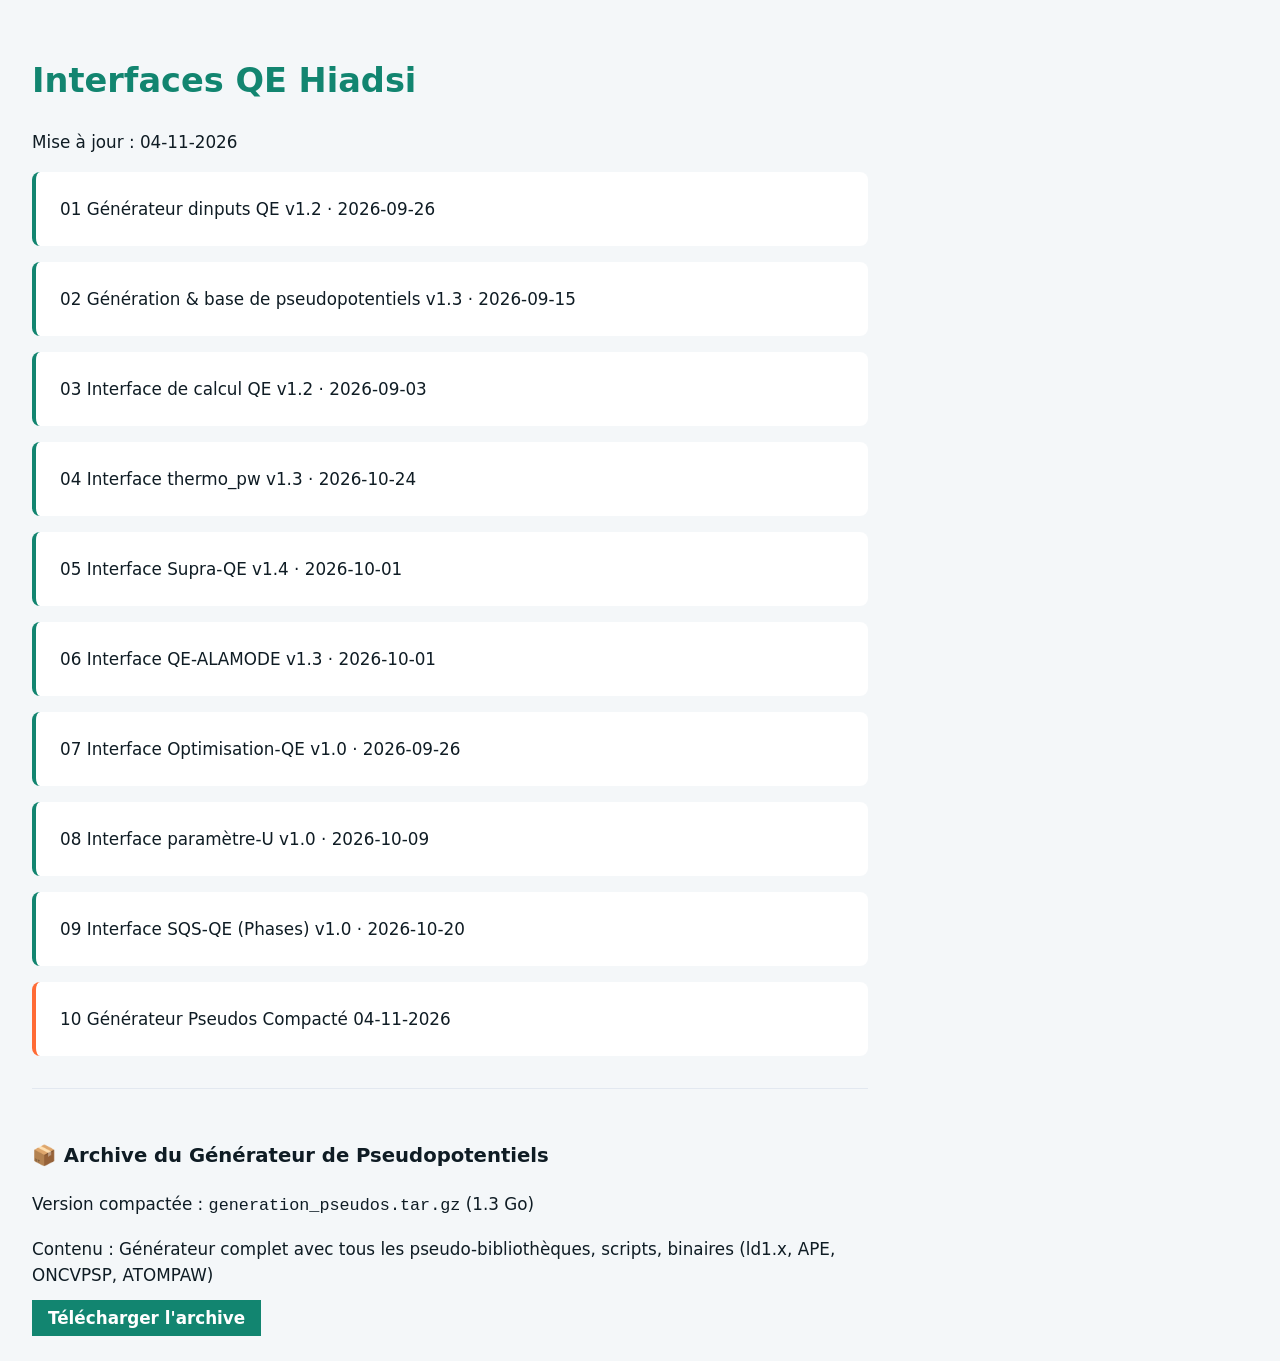
==== index.html @ 395f05a8 "Ajout lien de téléchargement archive générateur 04-11-2026" ====
<!DOCTYPE html>
<html lang="fr">
<head>
    <meta charset="UTF-8">
    <meta name="viewport" content="width=device-width, initial-scale=1.0">
    <title>Interfaces QE Hiadsi - 10 interfaces</title>
    <style>
        body { font-family: 'Source Sans 3', sans-serif; max-width: 900px; margin: 0 auto; padding: 2rem; background: #f5f7fa; }
        h1 { color: #128570; }
        .interface { background: white; padding: 1.5rem; margin: 1rem 0; border-radius: 8px; border-left: 4px solid #128570; }
        .interface.new { border-left-color: #ff6b35; }
        .version { color: #666; font-size: 0.9rem; }
    </style>
    <link rel="stylesheet" href="css/style.css?v=20261020">
</head>
<body>
    <h1>Interfaces QE Hiadsi</h1>
    <p>Mise à jour : 04-11-2026</p>
    <div class="interface">01 Générateur dinputs QE v1.2 · 2026-09-26</div>
    <div class="interface">02 Génération & base de pseudopotentiels v1.3 · 2026-09-15</div>
    <div class="interface">03 Interface de calcul QE v1.2 · 2026-09-03</div>
    <div class="interface">04 Interface thermo_pw v1.3 · 2026-10-24</div>
    <div class="interface">05 Interface Supra-QE v1.4 · 2026-10-01</div>
    <div class="interface">06 Interface QE-ALAMODE v1.3 · 2026-10-01</div>
    <div class="interface">07 Interface Optimisation-QE v1.0 · 2026-09-26</div>
    <div class="interface">08 Interface paramètre-U v1.0 · 2026-10-09</div>
    <div class="interface">09 Interface SQS-QE (Phases) v1.0 · 2026-10-20</div>
    <div class="interface new">10 Générateur Pseudos Compacté 04-11-2026</div>
    <div style="margin-top: 2rem; padding-top: 2rem; border-top: 1px solid #e2e8f0;">
        <h3>📦 Archive du Générateur de Pseudopotentiels</h3>
        <p>Version compactée : <code>generation_pseudos.tar.gz</code> (1.3 Go)</p>
        <p>Contenu : Générateur complet avec tous les pseudo-bibliothèques, scripts, binaires (ld1.x, APE, ONCVPSP, ATOMPAW)</p>
        <a href="generation_pseudos.tar.gz" download style="background: #128570; color: white; padding: 0.5rem 1rem; border-radius: 4; text-decoration: none; font-weight: bold;">Télécharger l'archive</a>
    </div>
</body>
</html>
---- css/style.css ----
/* HIADSI — Interfaces Quantum ESPRESSO */
:root {
  --ink: #0f1c24;
  --ink-soft: #243642;
  --mist: #e8eef2;
  --paper: #f4f7f9;
  --teal: #0d6e6e;
  --teal-bright: #128a8a;
  --copper: #b86b2e;
  --line: rgba(15, 28, 36, 0.12);
  --shadow: 0 24px 60px rgba(15, 28, 36, 0.1);
  --font-display: "Syne", system-ui, sans-serif;
  --font-body: "Source Sans 3", system-ui, sans-serif;
  --max: 1120px;
  --radius: 4px;
}

*,
*::before,
*::after {
  box-sizing: border-box;
}

html {
  scroll-behavior: smooth;
}

body {
  margin: 0;
  color: var(--ink);
  font-family: var(--font-body);
  font-size: 1.05rem;
  line-height: 1.55;
  background: var(--paper);
  overflow-x: hidden;
}

img {
  max-width: 100%;
  display: block;
}

a {
  color: inherit;
  text-decoration: none;
}

/* ——— Citation notice (top) ——— */
.cite-banner {
  position: relative;
  z-index: 25;
  padding: 0.42rem 0;
  background: #0a2a2a;
  color: #e8f4f3;
  border-bottom: 1px solid rgba(184, 107, 46, 0.45);
  font-size: 0.8rem;
  line-height: 1.3;
}

.cite-banner p {
  margin: 0;
  max-width: 68rem;
}

.cite-banner strong {
  color: #f0c48a;
  letter-spacing: 0.04em;
}

.cite-banner em {
  font-style: normal;
  font-weight: 600;
  color: #fff;
}

/* ——— Atmosphere ——— */
.bg-atmosphere {
  position: fixed;
  inset: 0;
  z-index: -1;
  background:
    radial-gradient(ellipse 90% 70% at 10% -10%, rgba(13, 110, 110, 0.18), transparent 55%),
    radial-gradient(ellipse 70% 50% at 90% 20%, rgba(184, 107, 46, 0.12), transparent 50%),
    linear-gradient(165deg, #edf3f6 0%, #e2eaef 45%, #dce8e8 100%);
}

.bg-lattice {
  position: fixed;
  inset: 0;
  z-index: -1;
  opacity: 0.35;
  background-image:
    linear-gradient(var(--line) 1px, transparent 1px),
    linear-gradient(90deg, var(--line) 1px, transparent 1px);
  background-size: 56px 56px;
  mask-image: radial-gradient(ellipse 80% 60% at 50% 20%, #000 20%, transparent 75%);
  pointer-events: none;
}

/* ——— Layout ——— */
.wrap {
  width: min(100% - 2.5rem, var(--max));
  margin-inline: auto;
}

.site-header {
  position: sticky;
  top: 0;
  z-index: 20;
  padding: 0.5rem 0;
  color: #f3faf9;
  background:
    radial-gradient(ellipse 80% 120% at 12% 0%, rgba(127, 212, 208, 0.22), transparent 55%),
    linear-gradient(125deg, #063636 0%, #0d6e6e 48%, #245f78 100%);
  border-bottom: 3px solid rgba(184, 107, 46, 0.5);
  box-shadow: 0 10px 28px rgba(15, 28, 36, 0.12);
}

.site-header .wrap,
.header-inner {
  display: flex;
  align-items: center;
  justify-content: space-between;
  gap: 1rem;
}

.nav-brand {
  font-family: var(--font-display);
  font-weight: 800;
  font-size: 0.96rem;
  letter-spacing: 0.04em;
  color: #fff;
}

.nav-links {
  display: flex;
  flex-wrap: wrap;
  gap: 0.7rem 1rem;
  font-size: 0.78rem;
  font-weight: 600;
  letter-spacing: 0.02em;
  justify-content: flex-end;
}

.nav-links a {
  color: rgba(243, 250, 249, 0.82);
  transition: color 0.2s ease;
}

.nav-links a:hover {
  color: #fff;
}

/* ——— Hero ——— */
.hero {
  min-height: min(62vh, 36rem);
  display: grid;
  align-content: center;
  padding: 1.8rem 0 2.2rem;
  position: relative;
  text-align: left;
}

.brand {
  font-family: var(--font-display);
  font-weight: 800;
  font-size: clamp(2.2rem, 6vw, 4.2rem);
  line-height: 0.95;
  letter-spacing: -0.03em;
  margin: 0 0 0.7rem;
  color: var(--ink);
}

.brand span {
  color: var(--teal);
}

.hero-lead {
  max-width: 34rem;
  font-size: clamp(1rem, 1.8vw, 1.2rem);
  color: var(--ink-soft);
  margin: 0 0 0.35rem;
  font-weight: 500;
}

.hero-sub {
  max-width: 32rem;
  margin: 0 0 1.2rem;
  color: rgba(15, 28, 36, 0.72);
  font-size: 0.96rem;
}

.cta-row {
  display: flex;
  flex-wrap: wrap;
  gap: 0.85rem;
  align-items: center;
}

.btn {
  display: inline-flex;
  align-items: center;
  justify-content: center;
  gap: 0.45rem;
  padding: 0.85rem 1.35rem;
  font-family: var(--font-display);
  font-weight: 700;
  font-size: 0.95rem;
  letter-spacing: 0.01em;
  border-radius: var(--radius);
  border: 2px solid transparent;
  cursor: pointer;
  transition: transform 0.2s ease, background 0.2s ease, color 0.2s ease, border-color 0.2s ease;
}

.btn:hover {
  transform: translateY(-2px);
}

.btn-primary {
  background: var(--teal);
  color: #fff;
}

.btn-primary:hover {
  background: var(--teal-bright);
}

.btn-ghost {
  background: transparent;
  border-color: rgba(15, 28, 36, 0.25);
  color: var(--ink);
}

.btn-ghost:hover {
  border-color: var(--ink);
}

.hero-meta {
  margin-top: 3rem;
  max-width: 36rem;
  display: flex;
  flex-direction: column;
  gap: 0.35rem;
  font-size: 0.92rem;
  color: rgba(15, 28, 36, 0.62);
  font-weight: 500;
  line-height: 1.45;
}

.hero-meta-name {
  font-weight: 700;
  letter-spacing: 0.04em;
  text-transform: uppercase;
  color: rgba(15, 28, 36, 0.72);
}

.hero-meta-aff {
  font-size: 0.86rem;
  font-weight: 500;
  letter-spacing: 0.01em;
  text-transform: none;
}

/* ——— Sections ——— */
section {
  padding: 2.3rem 0;
}

.section-head {
  max-width: 38rem;
  margin-bottom: 1.2rem;
}

.section-kicker {
  font-family: var(--font-display);
  font-size: 0.7rem;
  font-weight: 700;
  letter-spacing: 0.12em;
  text-transform: uppercase;
  color: var(--copper);
  margin: 0 0 0.45rem;
}

.section-head h2 {
  font-family: var(--font-display);
  font-size: clamp(1.5rem, 3.2vw, 2.2rem);
  line-height: 1.1;
  letter-spacing: -0.03em;
  margin: 0 0 0.5rem;
}

.section-head p {
  margin: 0;
  color: rgba(15, 28, 36, 0.7);
}

/* ——— Interface list (interaction containers) ——— */
.interface-list {
  display: grid;
  gap: 1rem;
}

.interface-item {
  display: grid;
  grid-template-columns: auto 1fr auto;
  gap: 0.7rem 0.8rem;
  align-items: center;
  padding: 0.8rem 0.9rem;
  background: rgba(255, 255, 255, 0.55);
  border: 1px solid rgba(15, 28, 36, 0.08);
  border-radius: var(--radius);
  backdrop-filter: blur(8px);
  transition: border-color 0.2s ease, transform 0.2s ease, box-shadow 0.2s ease;
}

.interface-item:hover {
  border-color: rgba(13, 110, 110, 0.35);
  transform: translateY(-2px);
  box-shadow: var(--shadow);
}

.iface-num {
  font-family: var(--font-display);
  font-weight: 800;
  font-size: 1.5rem;
  color: var(--teal);
  min-width: 2rem;
}

.iface-body h3 {
  font-family: var(--font-display);
  font-size: 0.98rem;
  margin: 0 0 0.2rem;
  letter-spacing: -0.02em;
}

.iface-body p {
  margin: 0;
  font-size: 0.84rem;
  color: rgba(15, 28, 36, 0.7);
}

.iface-actions {
  display: flex;
  flex-wrap: wrap;
  gap: 0.5rem;
  justify-content: flex-end;
}

.btn-sm {
  padding: 0.45rem 0.7rem;
  font-size: 0.76rem;
}

.btn-download {
  background: var(--ink);
  color: #fff;
  border: none;
  cursor: pointer;
  font: inherit;
}

.btn-download:hover {
  background: var(--ink-soft);
}

.dl-count {
  margin: 0.55rem 0 0;
  font-size: 0.82rem;
  font-weight: 600;
  color: rgba(15, 28, 36, 0.5);
}

/* ——— Stats ——— */
.stats-grid {
  display: grid;
  grid-template-columns: repeat(3, minmax(0, 1fr));
  gap: 1rem;
}

.stat-card {
  padding: 1.25rem 1rem;
  border-top: 2px solid rgba(13, 110, 110, 0.35);
  background: rgba(255, 255, 255, 0.35);
}

.stat-card h3 {
  margin: 0 0 0.75rem;
  font-family: var(--font-display);
  font-size: 0.95rem;
  letter-spacing: -0.02em;
  line-height: 1.3;
}

.stat-num {
  margin: 0;
  font-family: var(--font-display);
  font-size: 2.2rem;
  font-weight: 800;
  color: var(--teal);
  line-height: 1;
}

.stat-label {
  margin: 0.35rem 0 0;
  font-size: 0.8rem;
  color: rgba(15, 28, 36, 0.55);
}

@media (max-width: 960px) {
  .stats-grid {
    grid-template-columns: repeat(2, minmax(0, 1fr));
  }
}

@media (max-width: 520px) {
  .stats-grid {
    grid-template-columns: 1fr;
  }
}

/* ——— Download modal ——— */
body.modal-open {
  overflow: hidden;
}

.dl-modal[hidden] {
  display: none !important;
}

.dl-modal {
  position: fixed;
  inset: 0;
  z-index: 80;
  display: grid;
  place-items: center;
  padding: 1.25rem;
}

.dl-modal-backdrop {
  position: absolute;
  inset: 0;
  background: rgba(10, 18, 24, 0.55);
  backdrop-filter: blur(2px);
}

.dl-modal-panel {
  position: relative;
  z-index: 1;
  width: min(32rem, 100%);
  max-height: min(92vh, 40rem);
  overflow: auto;
  padding: 1.75rem 1.5rem 1.5rem;
  background: #f7f4ef;
  border: 1px solid rgba(15, 28, 36, 0.12);
  box-shadow: 0 24px 60px rgba(10, 18, 24, 0.28);
}

.dl-modal-panel h2 {
  margin: 0 0 0.35rem;
  font-family: var(--font-display);
  font-size: 1.45rem;
  letter-spacing: -0.02em;
}

.dl-modal-lead {
  margin: 0 0 0.75rem;
  color: rgba(15, 28, 36, 0.7);
}

.dl-modal-note {
  margin: 0 0 1.25rem;
  font-size: 0.9rem;
  color: rgba(15, 28, 36, 0.6);
  line-height: 1.45;
}

.dl-modal-x {
  position: absolute;
  top: 0.65rem;
  right: 0.75rem;
  border: none;
  background: transparent;
  font-size: 1.6rem;
  line-height: 1;
  color: rgba(15, 28, 36, 0.55);
  cursor: pointer;
}

.dl-modal-x:hover {
  color: var(--ink);
}

.dl-modal .suggest-actions {
  flex-wrap: wrap;
}

.kw-label {
  margin: 0.65rem 0 0.3rem;
  font-size: 0.72rem;
  font-weight: 700;
  letter-spacing: 0.06em;
  text-transform: uppercase;
  color: rgba(15, 28, 36, 0.45);
}

.iface-keywords {
  list-style: none;
  margin: 0 0 0.65rem;
  padding: 0;
  display: flex;
  flex-wrap: wrap;
  gap: 0.35rem;
}

.iface-keywords li {
  font-size: 0.72rem;
  font-weight: 500;
  line-height: 1.25;
  padding: 0.22rem 0.5rem;
  border-radius: 999px;
  border: 1px solid rgba(13, 110, 110, 0.22);
  background: rgba(13, 110, 110, 0.07);
  color: var(--ink-soft);
}

.tag {
  display: inline-block;
  margin-top: 0.45rem;
  font-size: 0.75rem;
  font-weight: 700;
  letter-spacing: 0.04em;
  text-transform: uppercase;
  color: var(--teal);
}
.tag-version {
  margin-top: 0;
  margin-left: 0.35rem;
  font-size: 0.68rem;
  color: var(--gold, #ffb066);
  vertical-align: middle;
}
.iface-release-date {
  display: block;
  margin-bottom: 0.45rem;
  font-size: 0.72rem;
  font-weight: 700;
  letter-spacing: 0.03em;
  color: var(--gold, #ffb066);
  text-align: center;
}

/* ——— How it works ——— */
.steps {
  display: grid;
  grid-template-columns: repeat(3, 1fr);
  gap: 0.8rem 1rem;
  counter-reset: step;
}

.step h3 {
  font-family: var(--font-display);
  font-size: 0.94rem;
  margin: 0 0 0.25rem;
}

.step p {
  margin: 0;
  color: rgba(15, 28, 36, 0.7);
  font-size: 0.84rem;
}

.step::before {
  counter-increment: step;
  content: "0" counter(step);
  display: block;
  font-family: var(--font-display);
  font-weight: 800;
  font-size: 2rem;
  color: var(--teal);
  line-height: 1;
  margin-bottom: 0.75rem;
  letter-spacing: -0.03em;
}

/* ——— Install note ——— */
.note-panel {
  padding: 2rem 0 0;
  border-top: 1px solid var(--line);
  margin-top: 3rem;
}

.note-panel pre {
  margin: 1rem 0 0;
  padding: 1.1rem 1.25rem;
  background: var(--ink);
  color: #d7e6e6;
  border-radius: var(--radius);
  overflow-x: auto;
  font-size: 0.9rem;
  line-height: 1.6;
}

/* ——— Feedback ——— */
.suggest-form {
  display: grid;
  gap: 1rem;
  max-width: 40rem;
  padding: 1.5rem;
  background: rgba(255, 255, 255, 0.6);
  border: 1px solid rgba(15, 28, 36, 0.1);
  border-radius: var(--radius);
}

.suggest-row {
  display: grid;
  gap: 0.4rem;
}

.suggest-row label {
  font-weight: 700;
  font-size: 0.9rem;
}

.suggest-row label span {
  font-weight: 500;
  color: rgba(15, 28, 36, 0.5);
}

.suggest-row input,
.suggest-row select,
.suggest-row textarea {
  width: 100%;
  padding: 0.75rem 0.9rem;
  border: 1px solid rgba(15, 28, 36, 0.2);
  border-radius: var(--radius);
  font: inherit;
  background: #fff;
  color: var(--ink);
}

.suggest-row textarea {
  resize: vertical;
  min-height: 8rem;
}

.suggest-row input:focus,
.suggest-row select:focus,
.suggest-row textarea:focus {
  outline: 2px solid rgba(13, 110, 110, 0.35);
  border-color: var(--teal);
}

.suggest-actions {
  display: flex;
  flex-wrap: wrap;
  align-items: center;
  gap: 1rem;
  margin-top: 0.25rem;
}

.suggest-status {
  margin: 0;
  font-size: 0.95rem;
  font-weight: 600;
}

.suggest-status.is-ok {
  color: var(--teal);
}

.suggest-status.is-err {
  color: #9b2c2c;
}

.suggest-list-wrap {
  margin-top: 2.5rem;
}

.suggest-list-title {
  font-family: var(--font-display);
  font-size: 1.25rem;
  margin: 0 0 1rem;
  letter-spacing: -0.02em;
}

.suggest-list {
  display: grid;
  gap: 0.85rem;
}

.suggest-card {
  padding: 1.1rem 1.2rem;
  background: rgba(255, 255, 255, 0.5);
  border-left: 3px solid var(--teal);
  border-radius: 0 var(--radius) var(--radius) 0;
}

.suggest-card header {
  display: flex;
  flex-wrap: wrap;
  gap: 0.5rem 1rem;
  margin-bottom: 0.45rem;
  font-size: 0.85rem;
  color: rgba(15, 28, 36, 0.55);
  font-weight: 600;
}

.suggest-card .iface {
  color: var(--teal);
}

.suggest-card p {
  margin: 0;
  white-space: pre-wrap;
  color: rgba(15, 28, 36, 0.8);
}

.suggest-empty {
  margin: 0;
  color: rgba(15, 28, 36, 0.55);
}

/* ——— Licence ——— */
.licence-grid {
  display: grid;
  grid-template-columns: 1fr 1fr;
  gap: 1.5rem;
}

.licence-col {
  padding: 1.5rem 1.4rem;
  border-radius: var(--radius);
  border: 1px solid rgba(15, 28, 36, 0.1);
  background: rgba(255, 255, 255, 0.55);
}

.licence-col h3 {
  font-family: var(--font-display);
  font-size: 1.15rem;
  margin: 0 0 0.85rem;
  letter-spacing: -0.02em;
}

.licence-col.ok h3 {
  color: var(--teal);
}

.licence-col.no h3 {
  color: var(--copper);
}

.licence-col ul {
  margin: 0;
  padding-left: 1.15rem;
  color: rgba(15, 28, 36, 0.75);
}

.licence-col li {
  margin-bottom: 0.4rem;
}

.licence-note {
  margin: 2rem 0 0;
  font-size: 0.95rem;
  color: rgba(15, 28, 36, 0.65);
}

.licence-note a {
  color: var(--teal);
  font-weight: 600;
  text-decoration: underline;
  text-underline-offset: 2px;
}

@media (max-width: 720px) {
  .licence-grid {
    grid-template-columns: 1fr;
  }
}

/* ——— Footer ——— */
.site-footer {
  padding: 2.5rem 0 3rem;
  border-top: 1px solid var(--line);
  font-size: 0.92rem;
  color: rgba(15, 28, 36, 0.6);
}

.site-footer .wrap {
  display: flex;
  flex-wrap: wrap;
  justify-content: space-between;
  gap: 1rem;
}

.site-footer strong {
  color: var(--ink);
  font-family: var(--font-display);
}

.footer-aff {
  text-align: right;
  line-height: 1.5;
  max-width: 28rem;
}

.footer-dl-stats {
  margin: 0.75rem 0 0;
  display: flex;
  flex-wrap: wrap;
  align-items: baseline;
  gap: 0.35rem 0.6rem;
  font-size: 0.88rem;
}

.footer-dl-num {
  font-family: var(--font-display);
  font-size: 1.35rem;
  font-weight: 700;
  color: var(--accent, #0d6b5c);
  letter-spacing: 0.02em;
}

@media (max-width: 720px) {
  .footer-aff {
    text-align: left;
  }
}

/* ——— Motion ——— */
.reveal {
  opacity: 0;
  transform: translateY(22px);
  transition: opacity 0.7s ease, transform 0.7s ease;
}

.reveal.is-visible {
  opacity: 1;
  transform: none;
}

.brand {
  animation: brandIn 1s cubic-bezier(0.22, 1, 0.36, 1) both;
}

.hero-lead,
.hero-sub,
.cta-row,
.hero-meta {
  animation: rise 0.9s cubic-bezier(0.22, 1, 0.36, 1) both;
}

.hero-lead { animation-delay: 0.15s; }
.hero-sub { animation-delay: 0.28s; }
.cta-row { animation-delay: 0.4s; }
.hero-meta { animation-delay: 0.55s; }

@keyframes brandIn {
  from {
    opacity: 0;
    transform: translateY(28px) scale(0.98);
    letter-spacing: 0.04em;
  }
  to {
    opacity: 1;
    transform: none;
    letter-spacing: -0.04em;
  }
}

@keyframes rise {
  from {
    opacity: 0;
    transform: translateY(16px);
  }
  to {
    opacity: 1;
    transform: none;
  }
}

/* ——— Responsive ——— */
@media (max-width: 820px) {
  .interface-item {
    grid-template-columns: auto 1fr;
  }

  .iface-actions {
    grid-column: 1 / -1;
    justify-content: flex-start;
  }

  .steps {
    grid-template-columns: 1fr;
    gap: 1.75rem;
  }
}

@media (max-width: 560px) {
  .nav-links {
    gap: 1rem;
    font-size: 0.85rem;
  }

  .hero {
    padding-top: 5.5rem;
  }

  .interface-item {
    grid-template-columns: 1fr;
    gap: 0.75rem;
  }
}

@media (prefers-reduced-motion: reduce) {
  *,
  *::before,
  *::after {
    animation: none !important;
    transition: none !important;
  }

  .reveal {
    opacity: 1;
    transform: none;
  }
}


/* ——— Suite workflow ——— */
.suite-section {
  padding-top: 3.5rem;
  border-top: 1px solid rgba(15, 28, 36, 0.06);
}

.suite-flow {
  list-style: none;
  margin: 1.75rem 0 0;
  padding: 0;
  display: grid;
  grid-template-columns: repeat(6, minmax(0, 1fr));
  gap: 0.65rem;
}

/* ——— Presentation (FR / EN) ——— */
.presentation-section {
  padding: 3.25rem 0 2.5rem;
  border-top: 1px solid rgba(15, 28, 36, 0.06);
}

.lang-switch {
  display: inline-flex;
  gap: 0.35rem;
  margin: 0 0 1.5rem;
  padding: 0.25rem;
  border: 1px solid var(--line);
  border-radius: 999px;
  background: rgba(255, 255, 255, 0.65);
}

.lang-btn {
  border: 0;
  background: transparent;
  font-family: var(--font-body);
  font-size: 0.88rem;
  font-weight: 600;
  padding: 0.4rem 0.95rem;
  border-radius: 999px;
  color: var(--ink-soft);
  cursor: pointer;
}

.lang-btn.is-active {
  background: var(--teal);
  color: #fff;
}

.pres-panel[hidden] {
  display: none !important;
}

.pres-intro {
  margin: 0 0 1.5rem;
  max-width: 48rem;
  font-size: 1.08rem;
  line-height: 1.6;
  color: rgba(15, 28, 36, 0.82);
}

.pres-list {
  list-style: none;
  margin: 0;
  padding: 0;
  display: grid;
  gap: 1rem;
}

.pres-list > li {
  padding: 1.15rem 1.25rem 1.2rem;
  background: rgba(255, 255, 255, 0.72);
  border: 1px solid var(--line);
  border-left: 4px solid var(--teal);
  border-radius: var(--radius);
  box-shadow: 0 10px 28px rgba(15, 28, 36, 0.04);
}

.pres-list h3 {
  margin: 0 0 0.55rem;
  font-family: var(--font-display);
  font-size: 1.15rem;
  letter-spacing: -0.02em;
  display: flex;
  flex-wrap: wrap;
  align-items: baseline;
  gap: 0.55rem;
}

.pres-n {
  font-size: 0.82rem;
  font-weight: 800;
  letter-spacing: 0.06em;
  color: var(--copper);
}

.pres-list p {
  margin: 0.35rem 0 0;
  font-size: 0.98rem;
  color: rgba(15, 28, 36, 0.78);
  line-height: 1.5;
}

.pres-list code {
  font-size: 0.9em;
  background: rgba(13, 110, 110, 0.08);
  padding: 0.05rem 0.3rem;
  border-radius: 3px;
}

.pres-note {
  margin: 1.5rem 0 0;
  max-width: 48rem;
  font-size: 0.95rem;
  color: rgba(15, 28, 36, 0.68);
  border-left: 3px solid rgba(184, 107, 46, 0.45);
  padding-left: 1rem;
  line-height: 1.5;
}

.pres-cta {
  display: flex;
  flex-wrap: wrap;
  gap: 0.75rem;
  margin: 1.75rem 0 0;
}

.suite-flow li {
  display: grid;
  gap: 0.25rem;
  padding: 1rem 0.9rem;
  border-top: 3px solid var(--teal);
  background: rgba(255, 255, 255, 0.45);
}

.suite-flow .flow-n {
  font-family: var(--font-display);
  font-weight: 800;
  font-size: 0.85rem;
  color: var(--copper);
  letter-spacing: 0.06em;
}

.suite-flow strong {
  font-family: var(--font-display);
  font-size: 1rem;
  letter-spacing: -0.02em;
}

.suite-flow span:last-child {
  font-size: 0.85rem;
  color: rgba(15, 28, 36, 0.62);
  line-height: 1.35;
}

.suite-en {
  margin: 0;
  max-width: 46rem;
  font-size: 0.98rem;
  color: rgba(15, 28, 36, 0.68);
  line-height: 1.55;
  border-left: 3px solid rgba(13, 110, 110, 0.35);
  padding-left: 1rem;
}

.suite-overview {
  margin-top: 2.75rem;
  max-width: 46rem;
  font-size: 1.02rem;
  color: rgba(15, 28, 36, 0.78);
  line-height: 1.6;
}

.suite-overview p {
  margin: 0 0 1rem;
}

.suite-overview a {
  color: var(--teal);
  word-break: break-all;
}

.suite-overview ul {
  margin: 0;
  padding-left: 1.15rem;
  display: grid;
  gap: 0.45rem;
}

.suite-overview li {
  padding-left: 0.15rem;
}

.interface-item {
  border-left: 3px solid transparent;
}

.interface-item:hover {
  border-left-color: var(--teal);
}


@media (max-width: 1100px) {
  .suite-flow {
    grid-template-columns: repeat(3, minmax(0, 1fr));
  }
}

@media (max-width: 900px) {
  .suite-flow {
    grid-template-columns: 1fr 1fr;
  }
  .nav-links {
    gap: 0.75rem;
    font-size: 0.82rem;
  }
}

@media (max-width: 560px) {
  .suite-flow {
    grid-template-columns: 1fr;
  }
  .site-header .wrap,
  .header-inner {
    flex-direction: column;
    align-items: flex-start;
  }
}
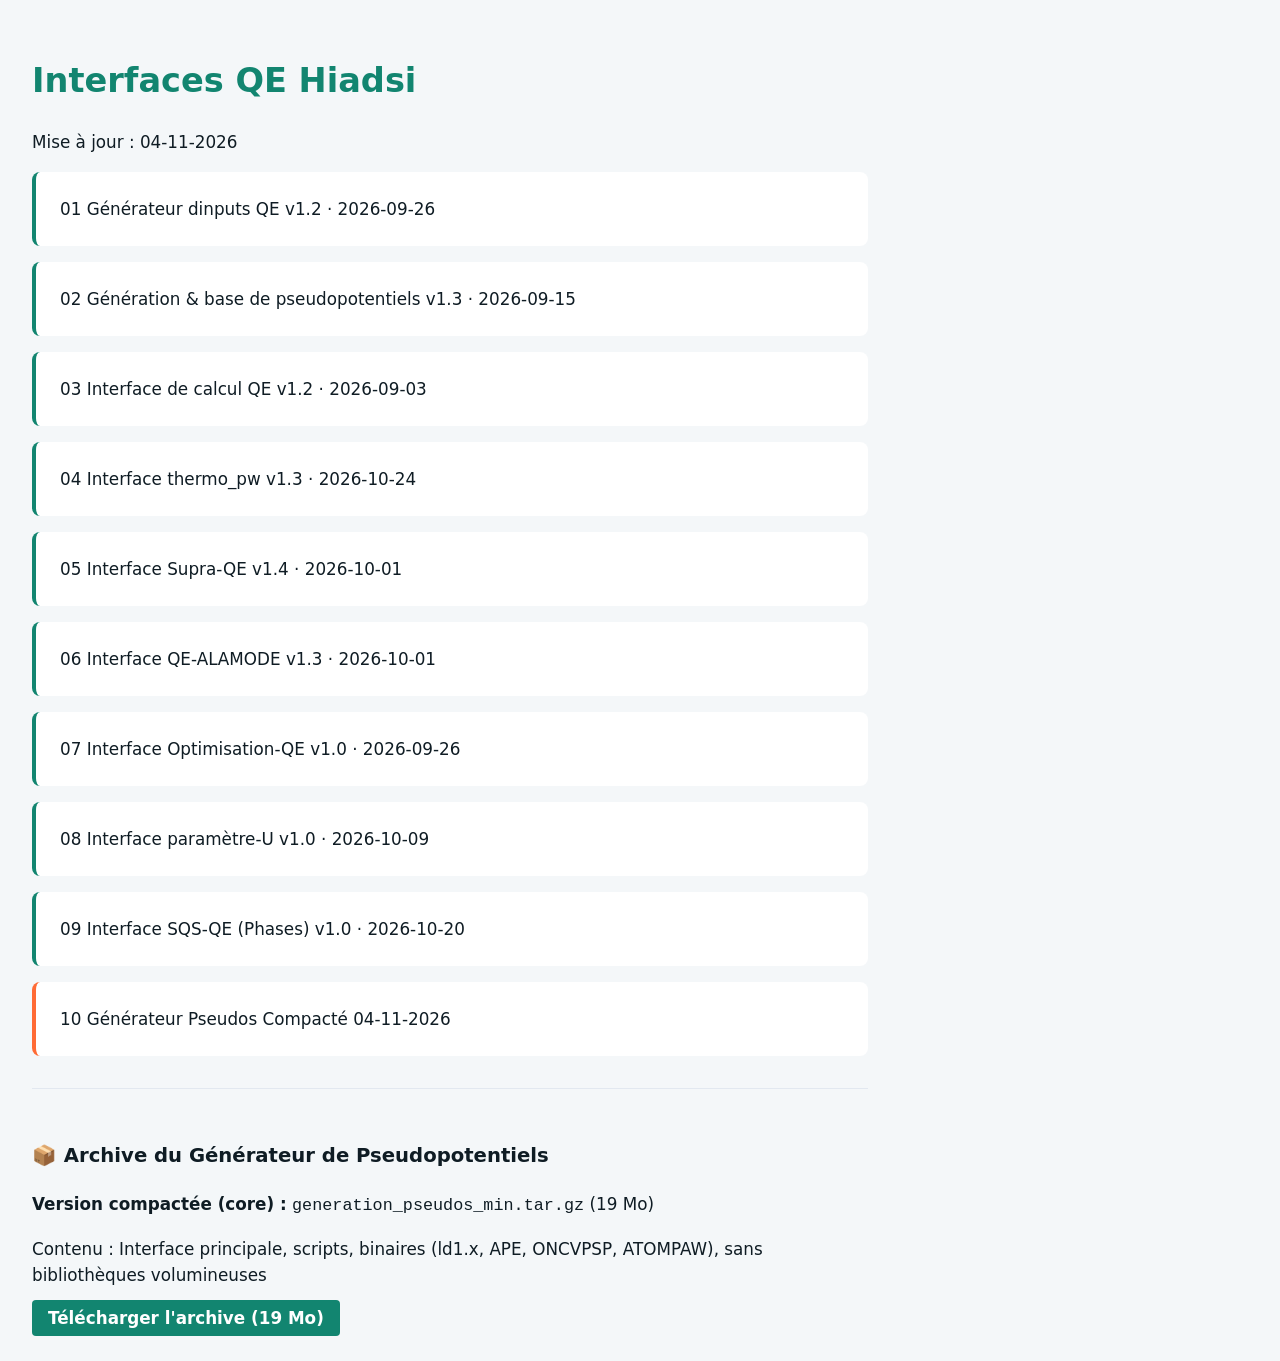
==== commit fa32efc9: "Mise à jour lien vers archive compactée 19MB" ====
--- a/index.html
+++ b/index.html
@@ -28,9 +28,9 @@
     <div class="interface new">10 Générateur Pseudos Compacté 04-11-2026</div>
     <div style="margin-top: 2rem; padding-top: 2rem; border-top: 1px solid #e2e8f0;">
         <h3>📦 Archive du Générateur de Pseudopotentiels</h3>
-        <p>Version compactée : <code>generation_pseudos.tar.gz</code> (1.3 Go)</p>
-        <p>Contenu : Générateur complet avec tous les pseudo-bibliothèques, scripts, binaires (ld1.x, APE, ONCVPSP, ATOMPAW)</p>
-        <a href="generation_pseudos.tar.gz" download style="background: #128570; color: white; padding: 0.5rem 1rem; border-radius: 4; text-decoration: none; font-weight: bold;">Télécharger l'archive</a>
+        <p><strong>Version compactée (core) :</strong> <code>generation_pseudos_min.tar.gz</code> (19 Mo)</p>
+        <p>Contenu : Interface principale, scripts, binaires (ld1.x, APE, ONCVPSP, ATOMPAW), sans bibliothèques volumineuses</p>
+        <a href="generation_pseudos_min.tar.gz" download style="background: #128570; color: white; padding: 0.5rem 1rem; border-radius: 4px; text-decoration: none; font-weight: bold;">Télécharger l'archive (19 Mo)</a>
     </div>
 </body>
 </html>
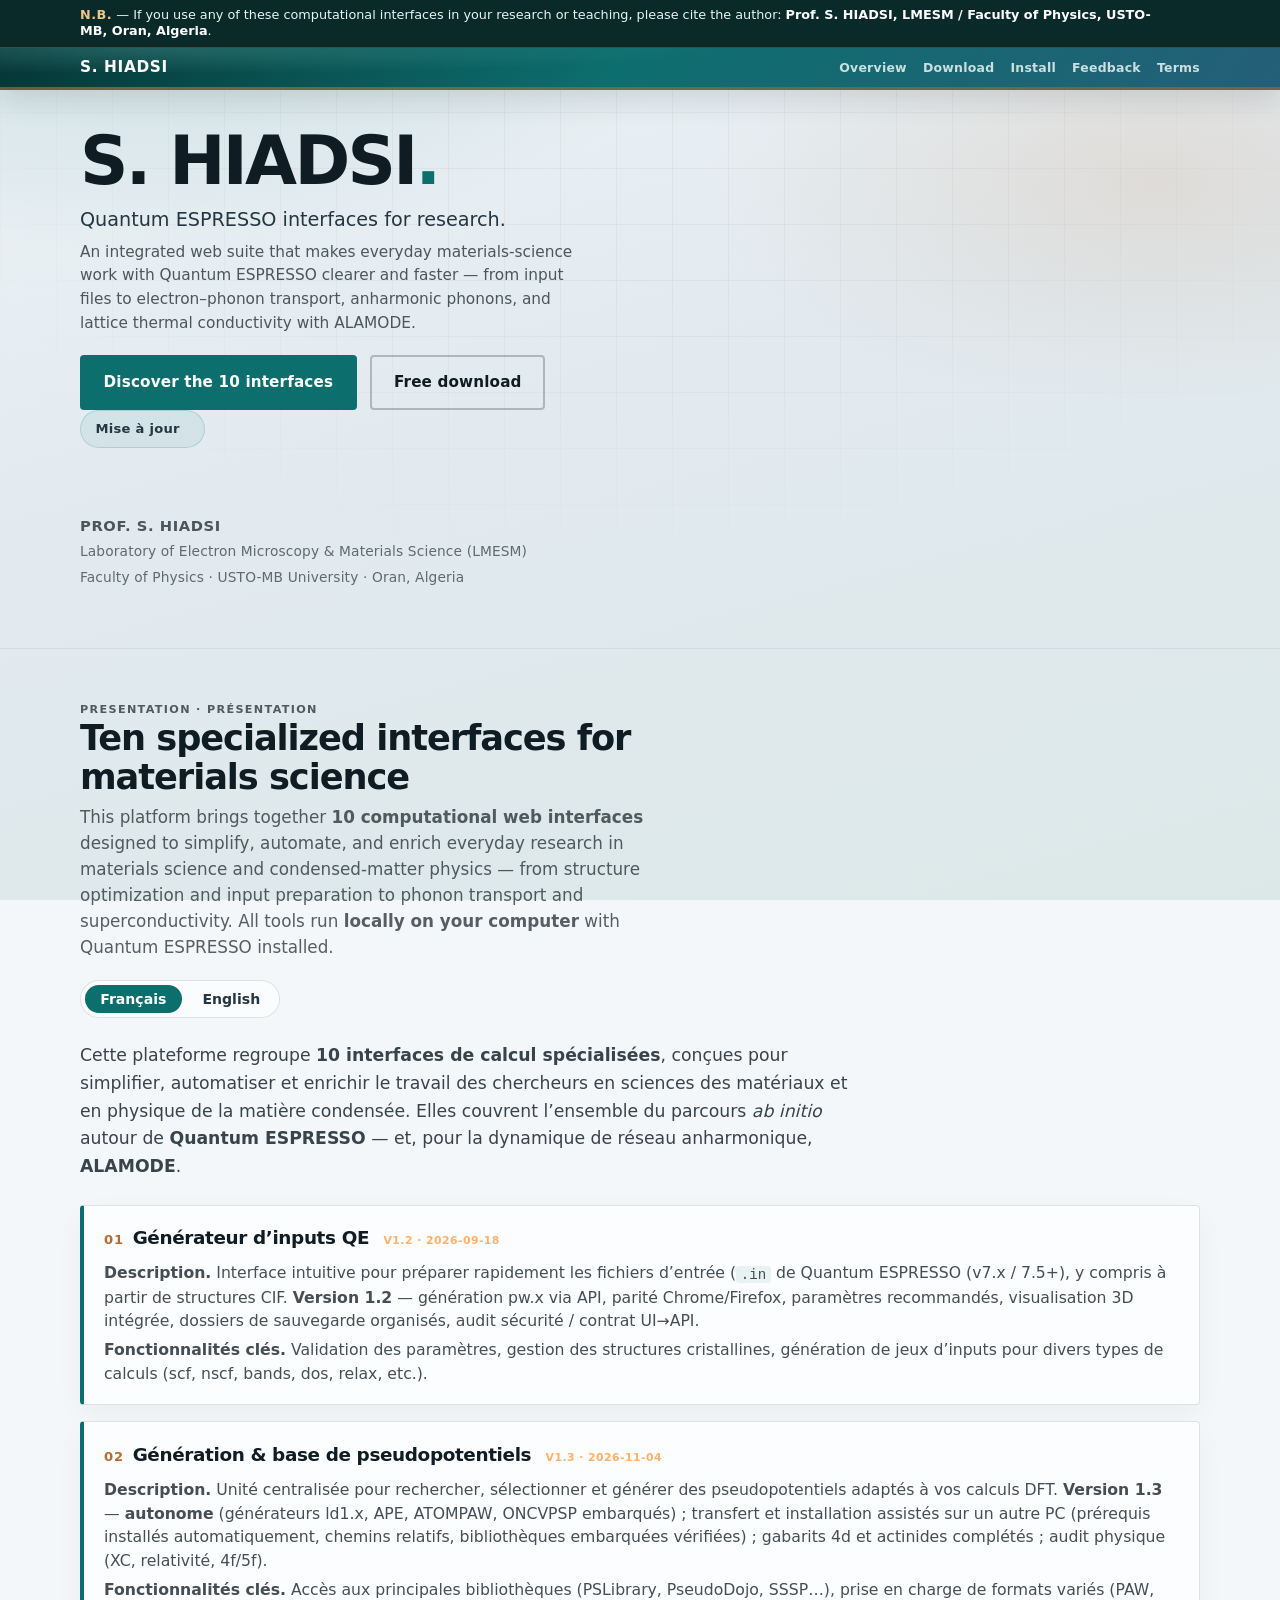
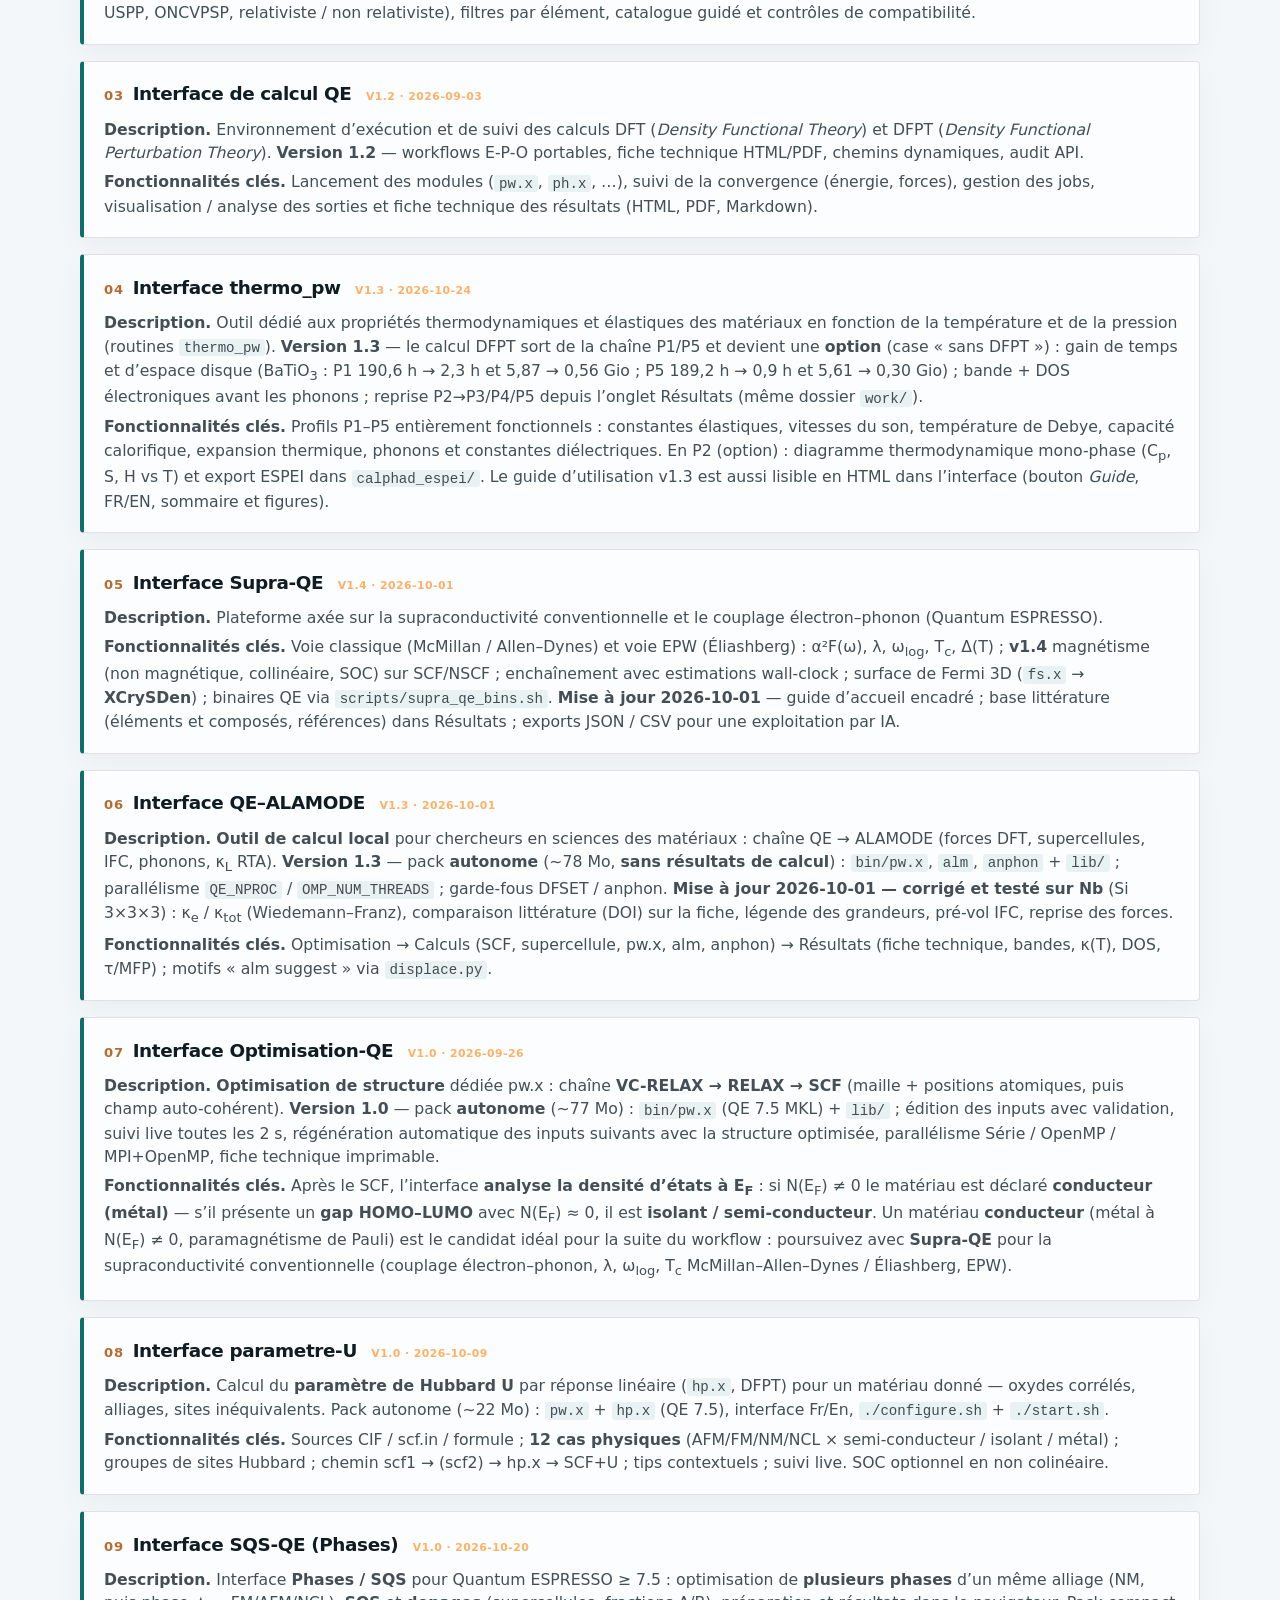
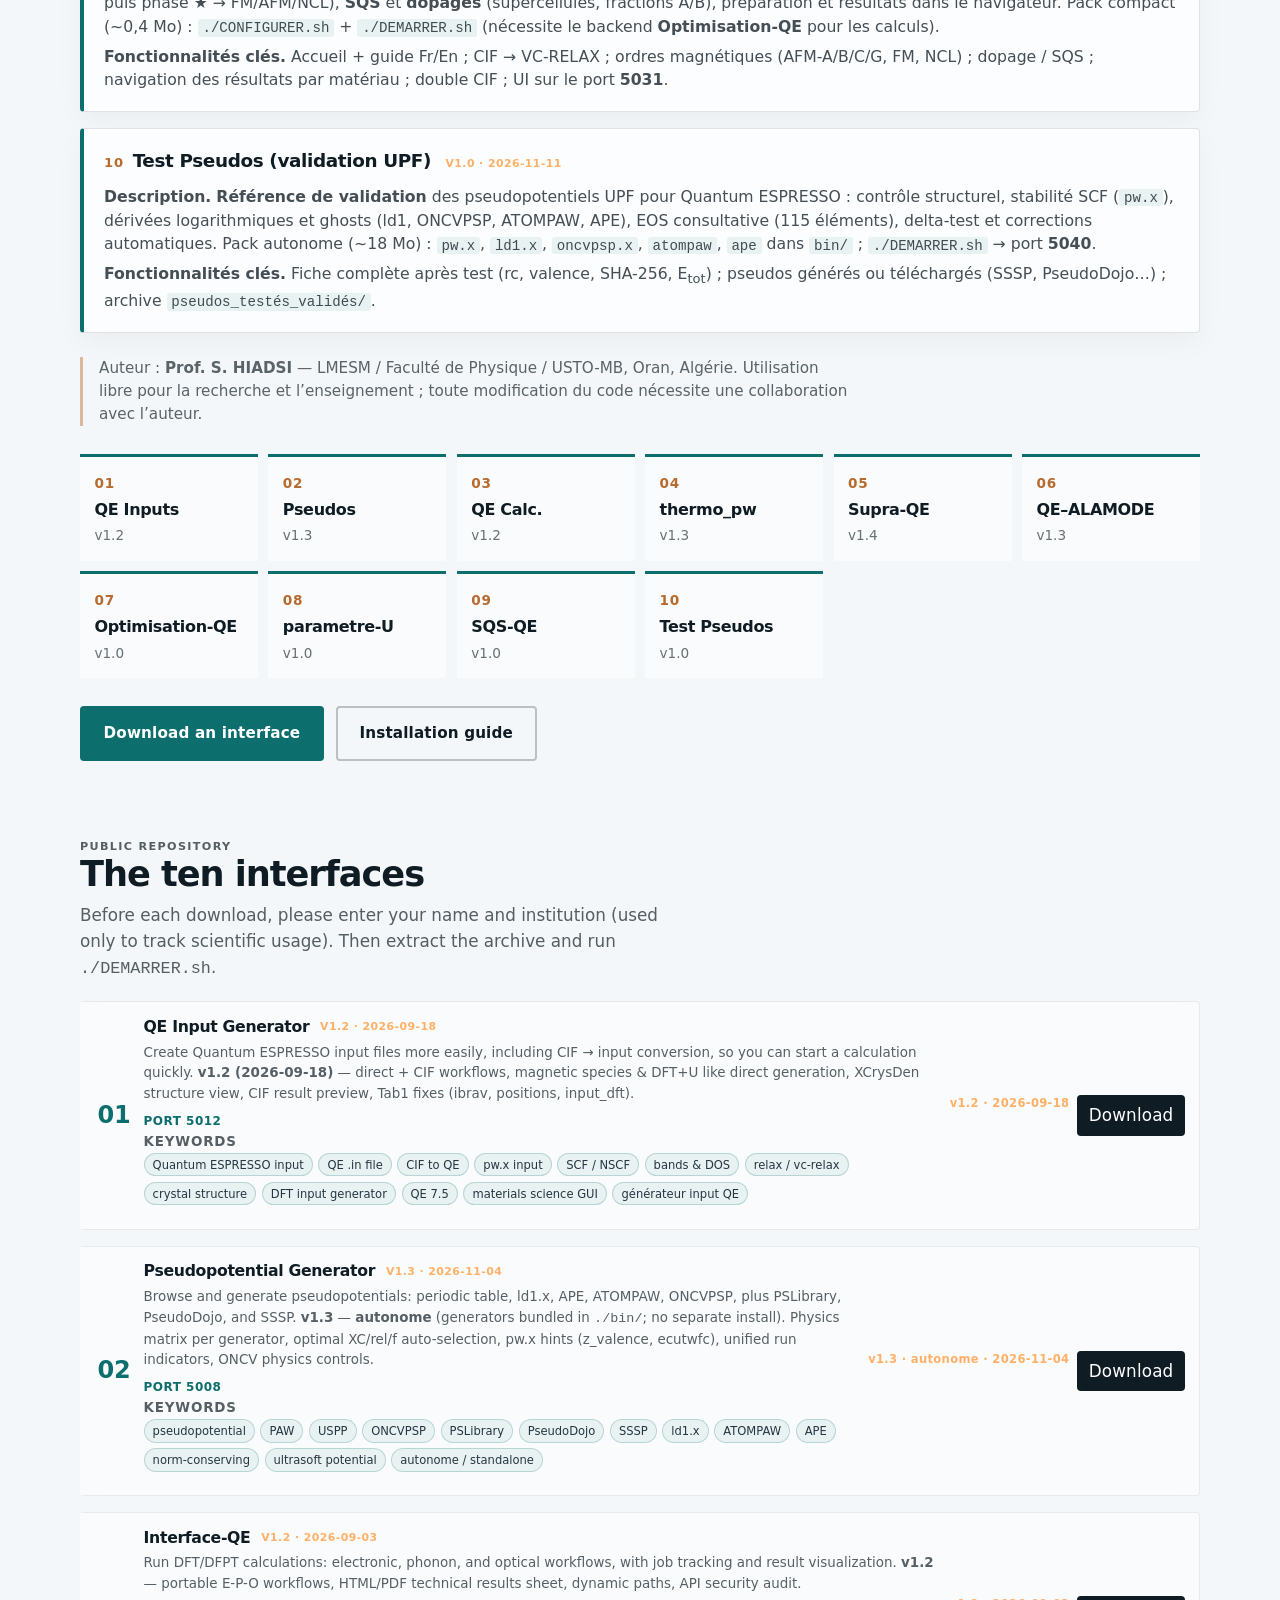
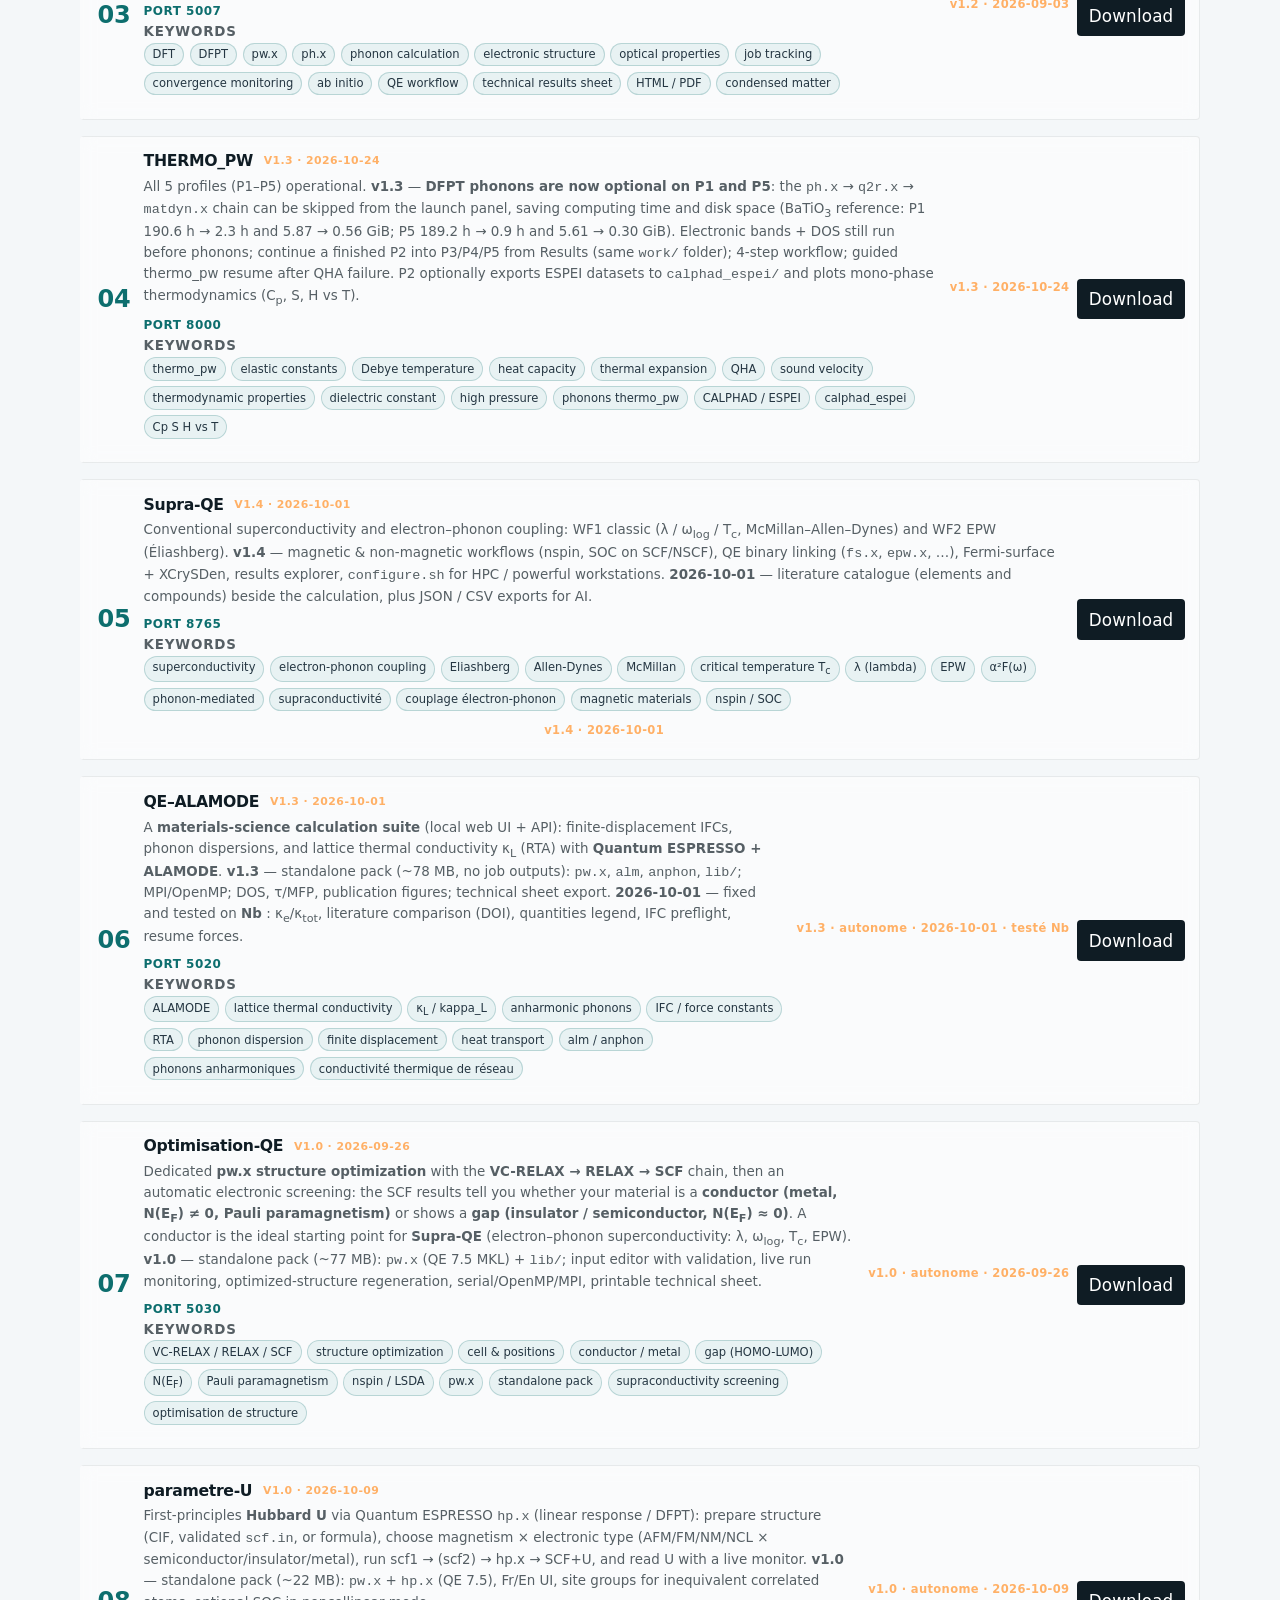
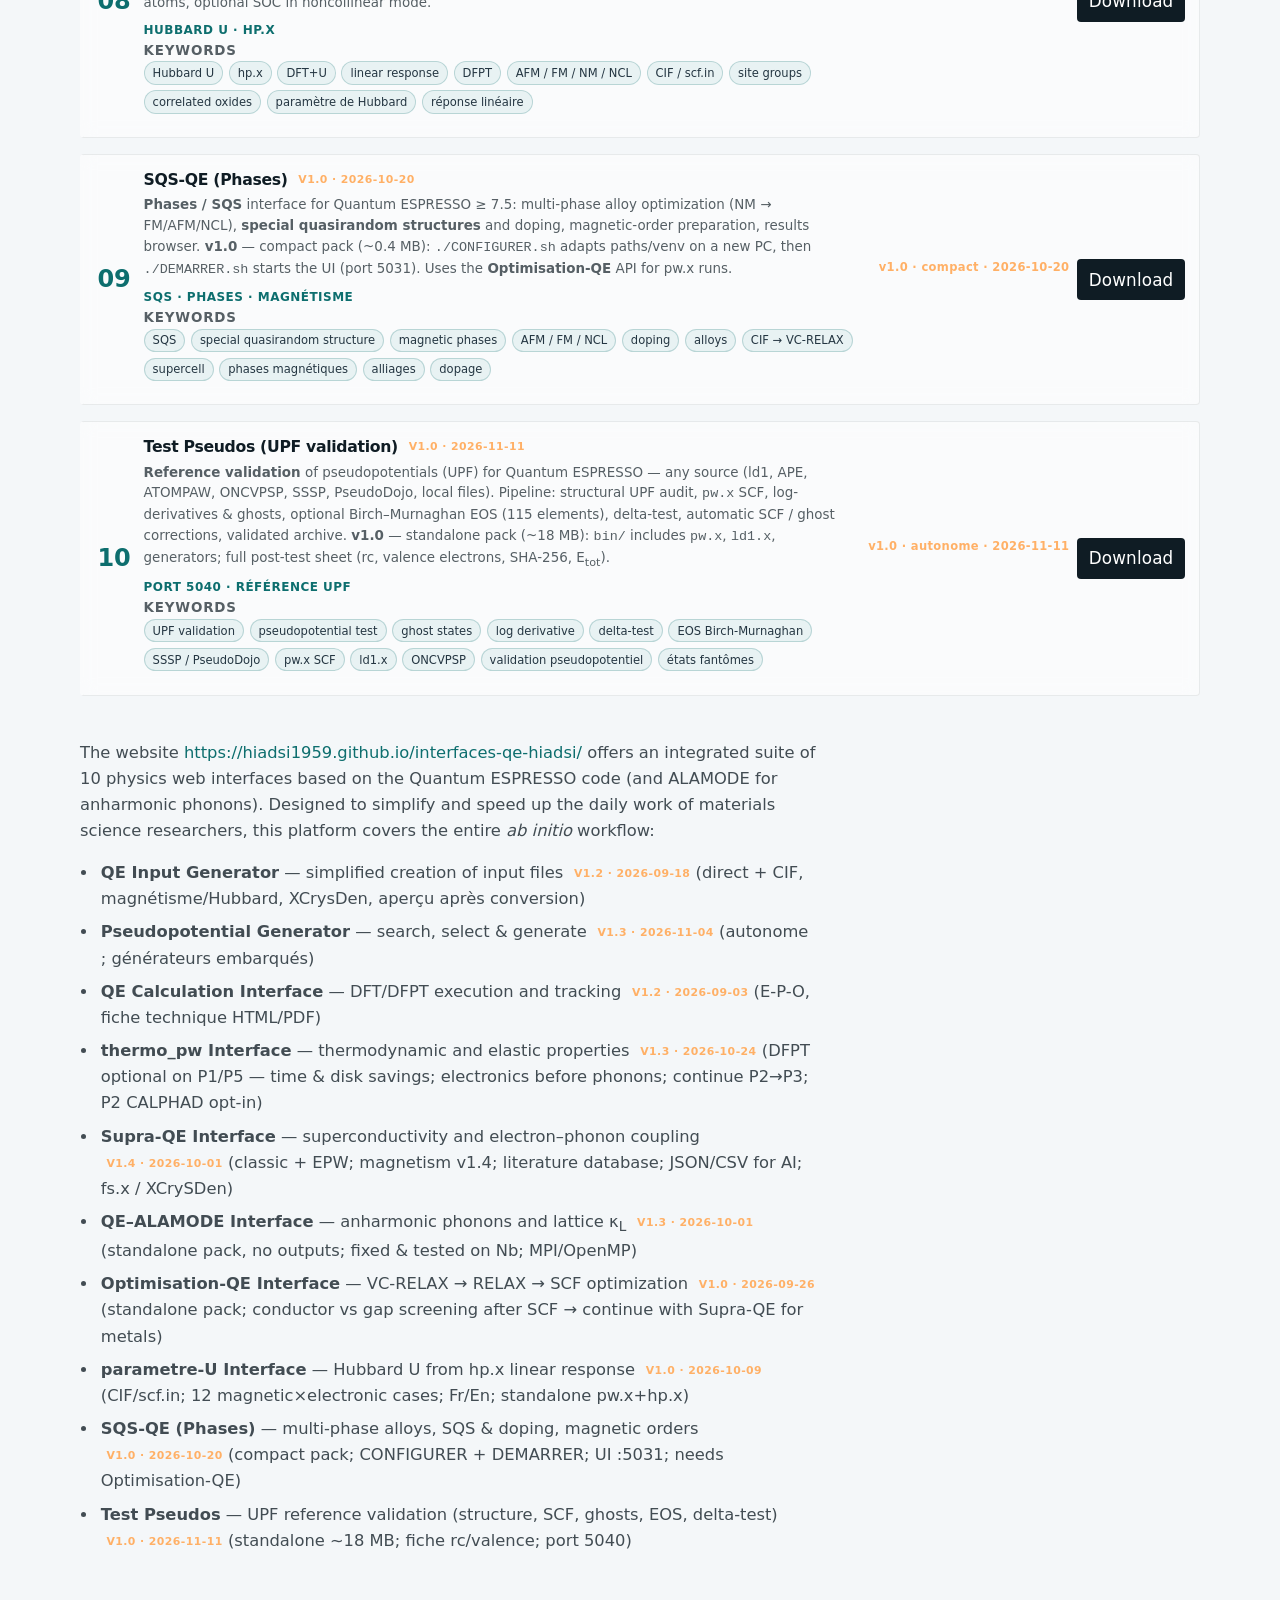
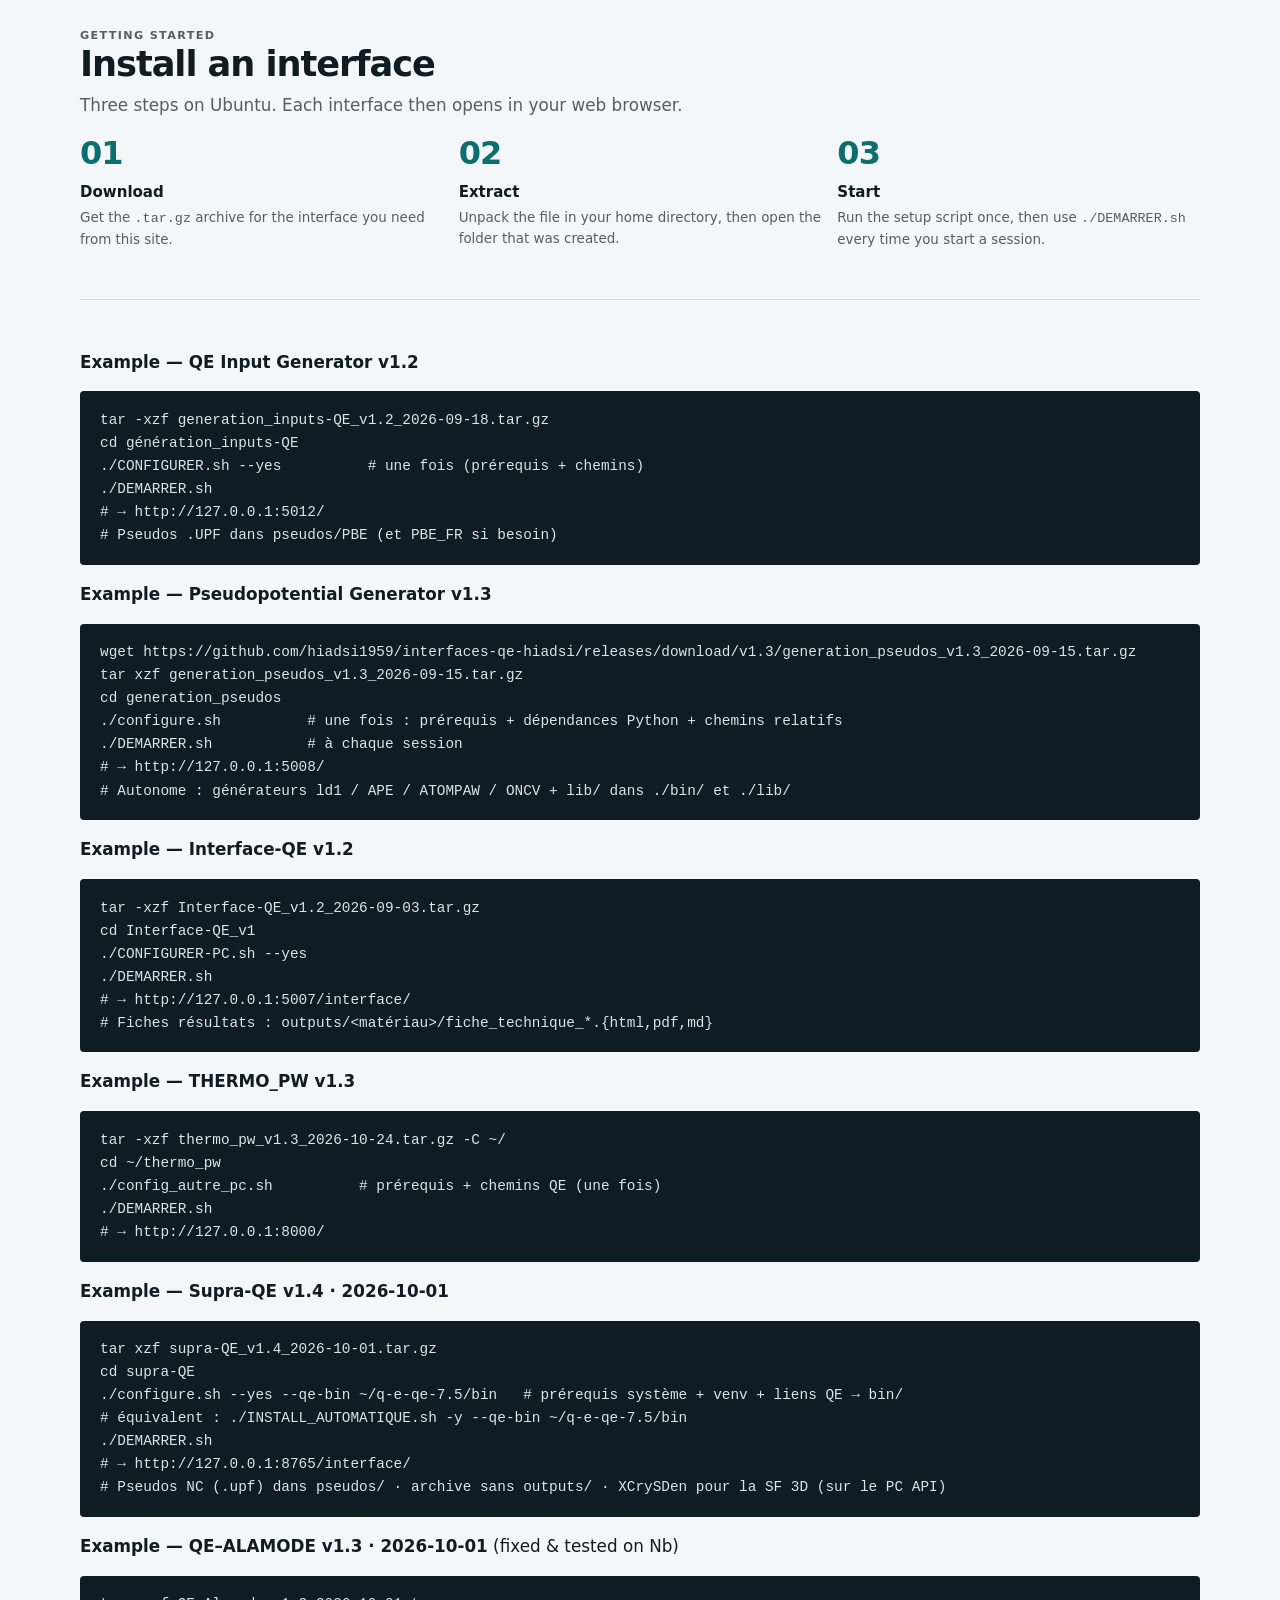
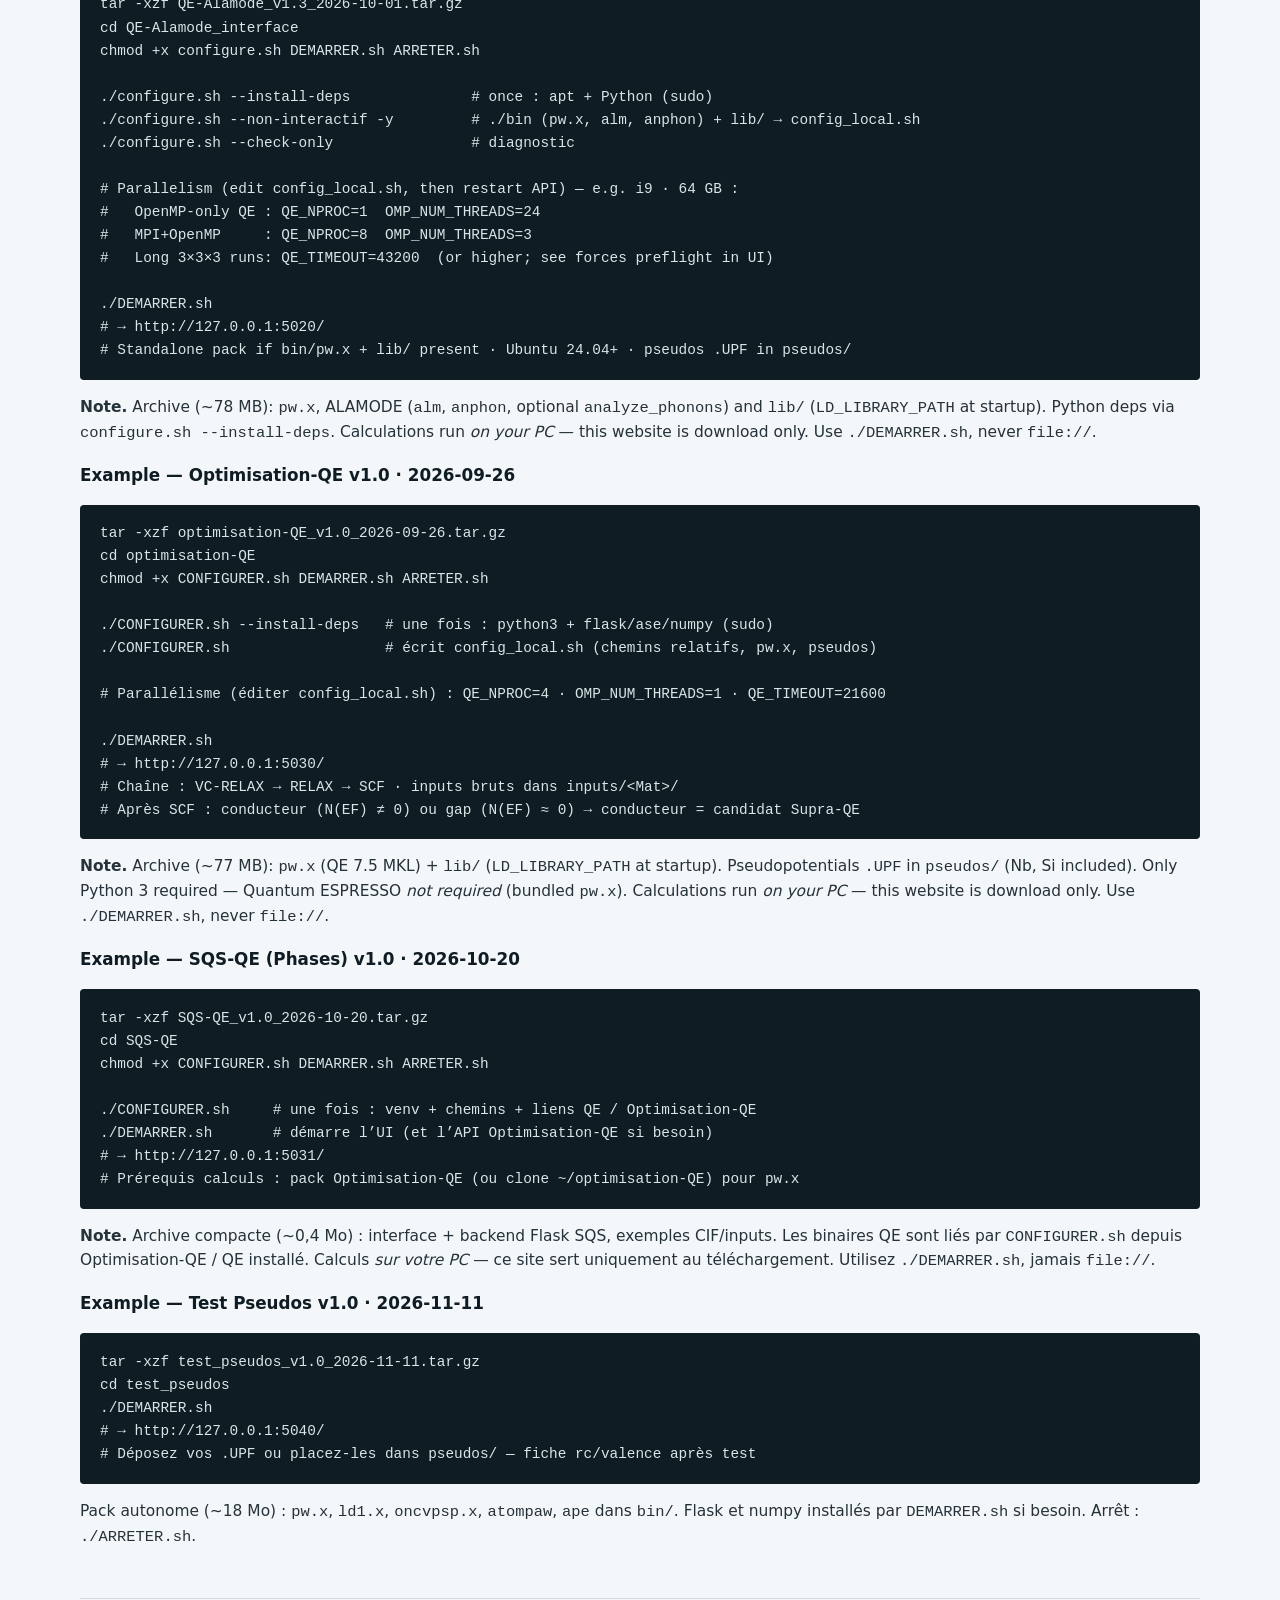
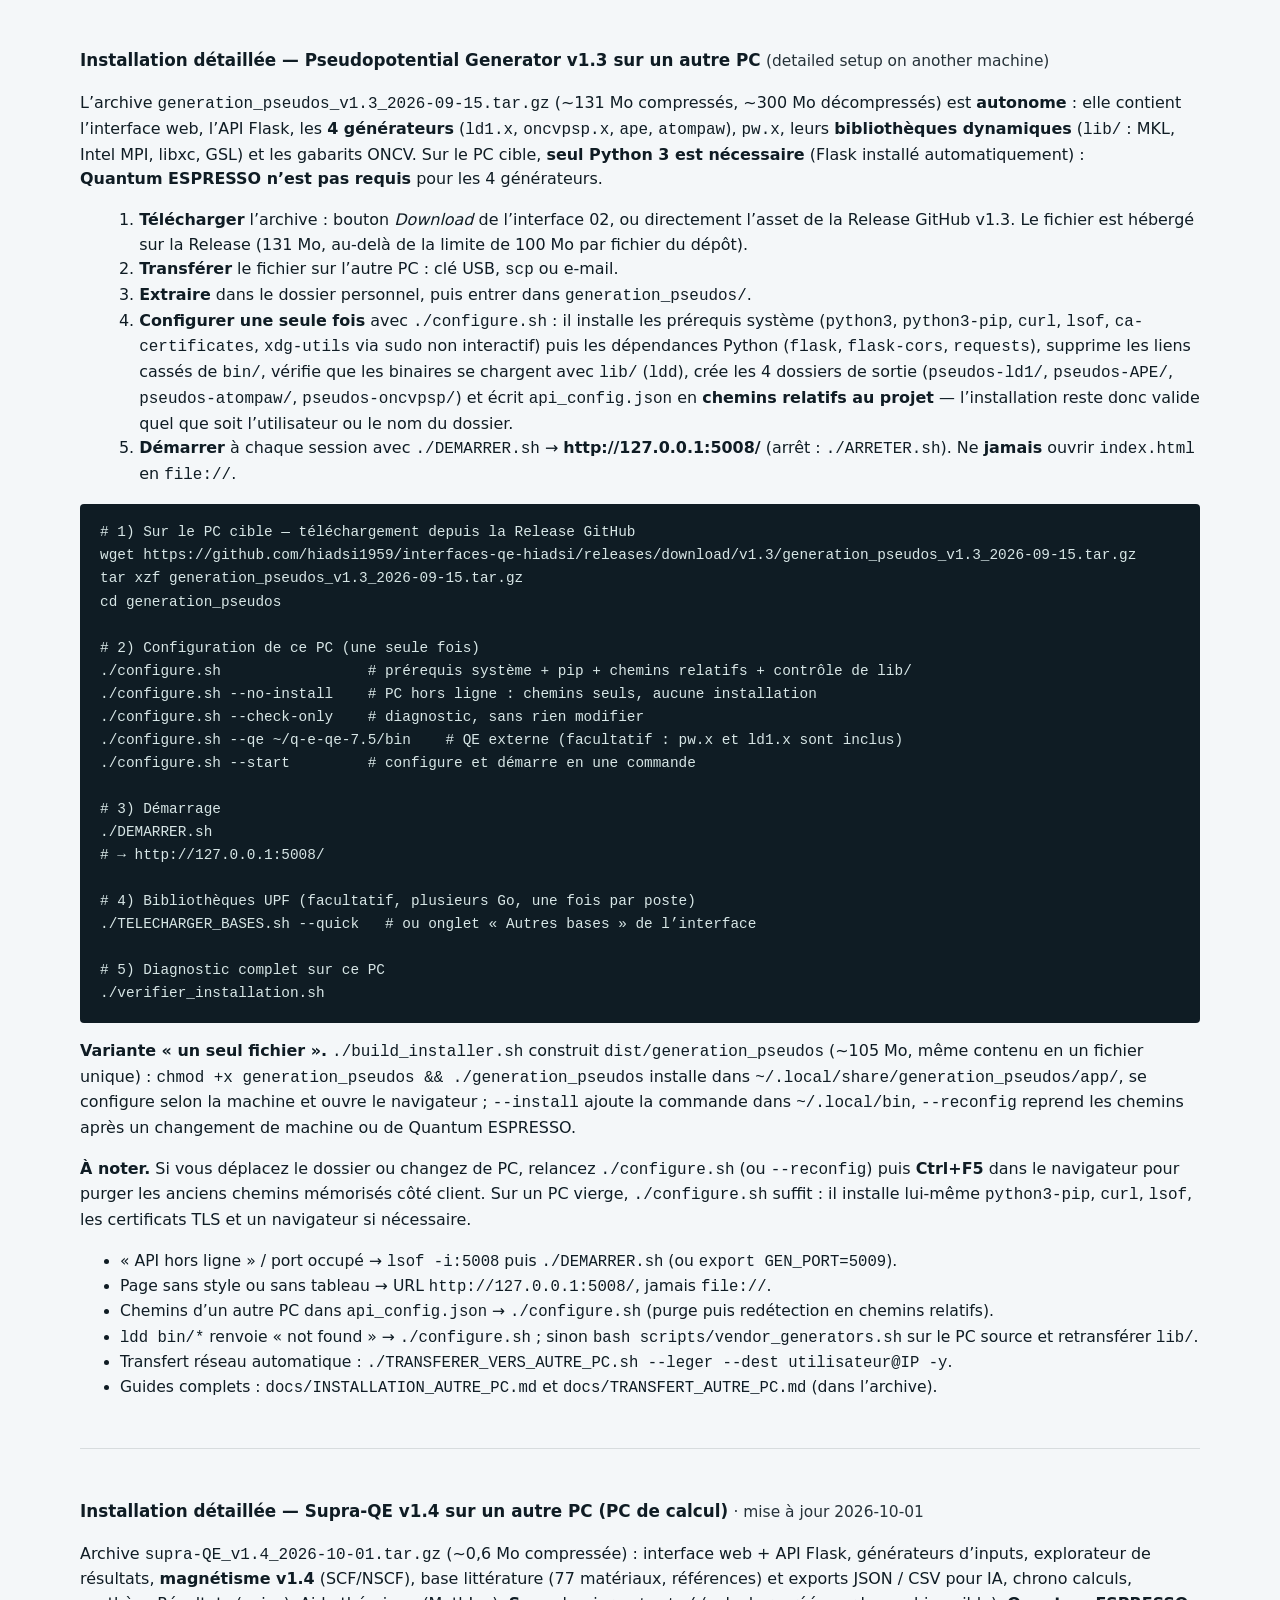
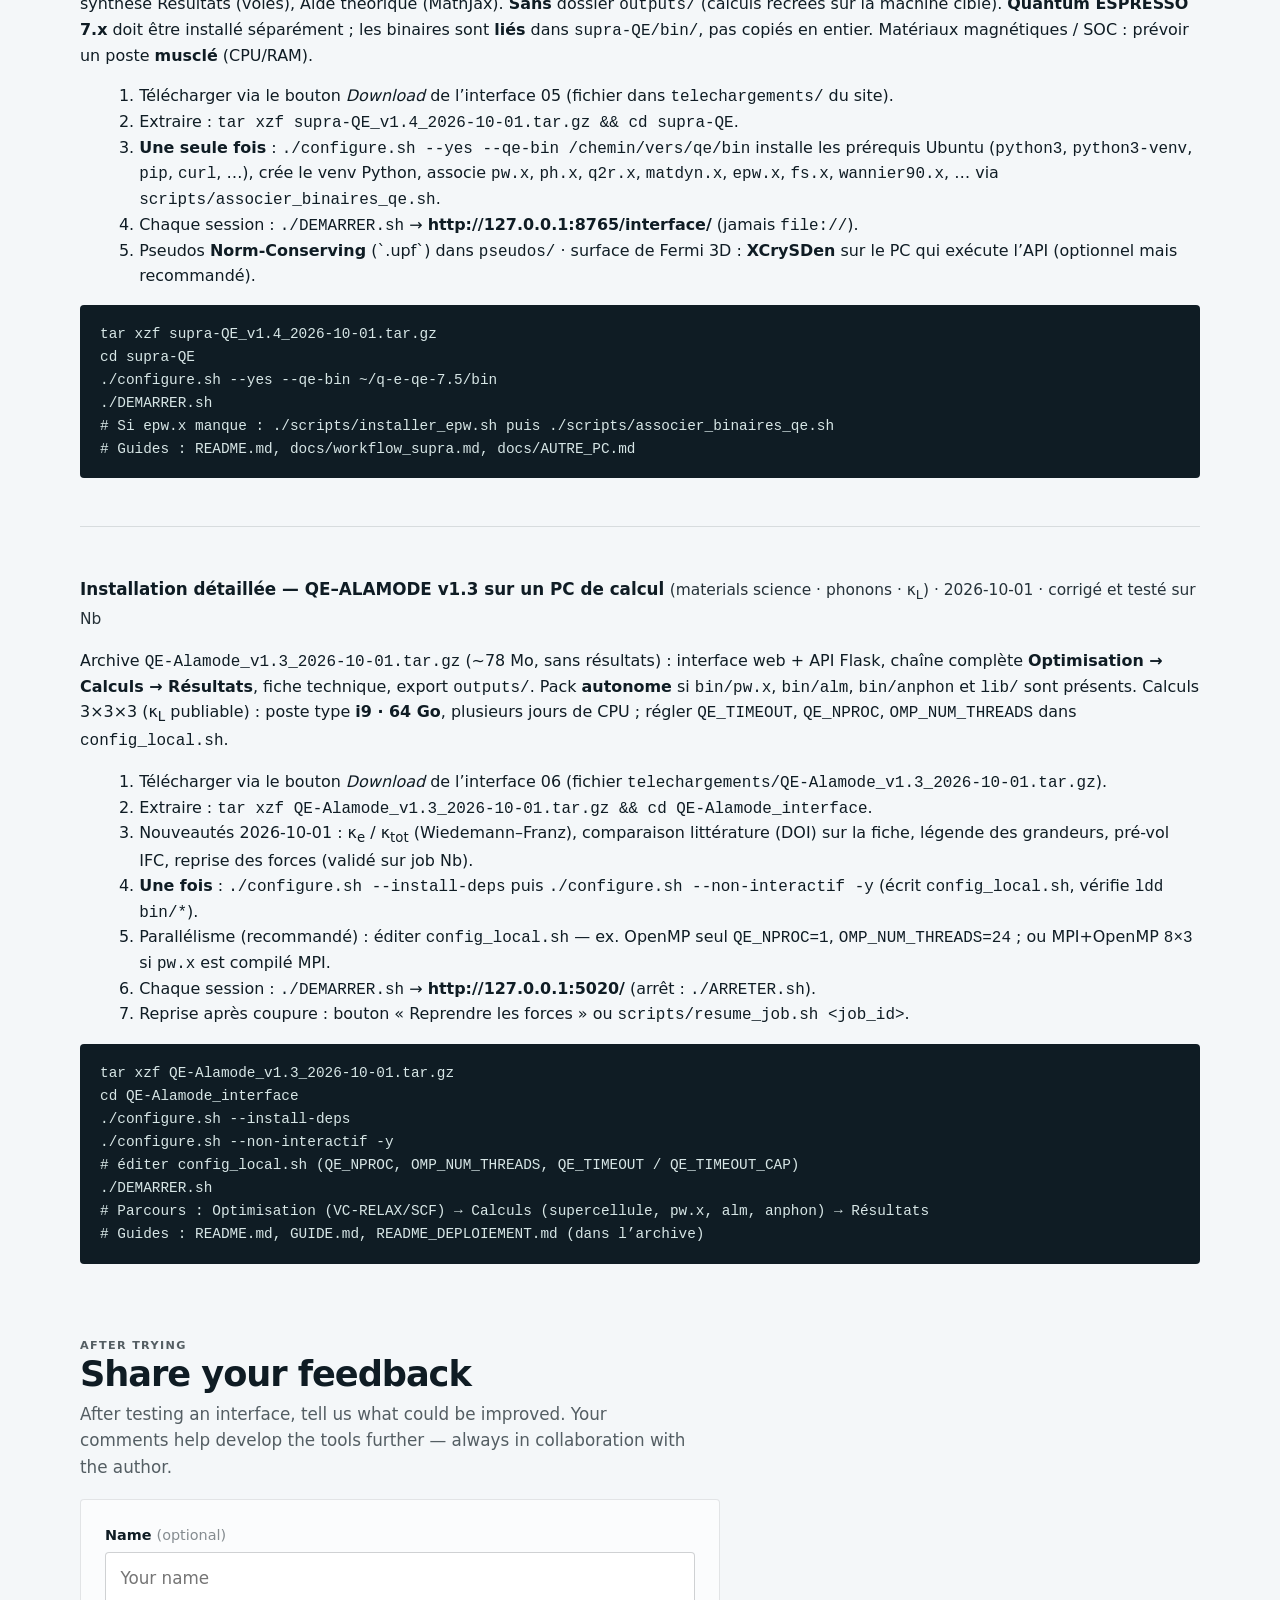
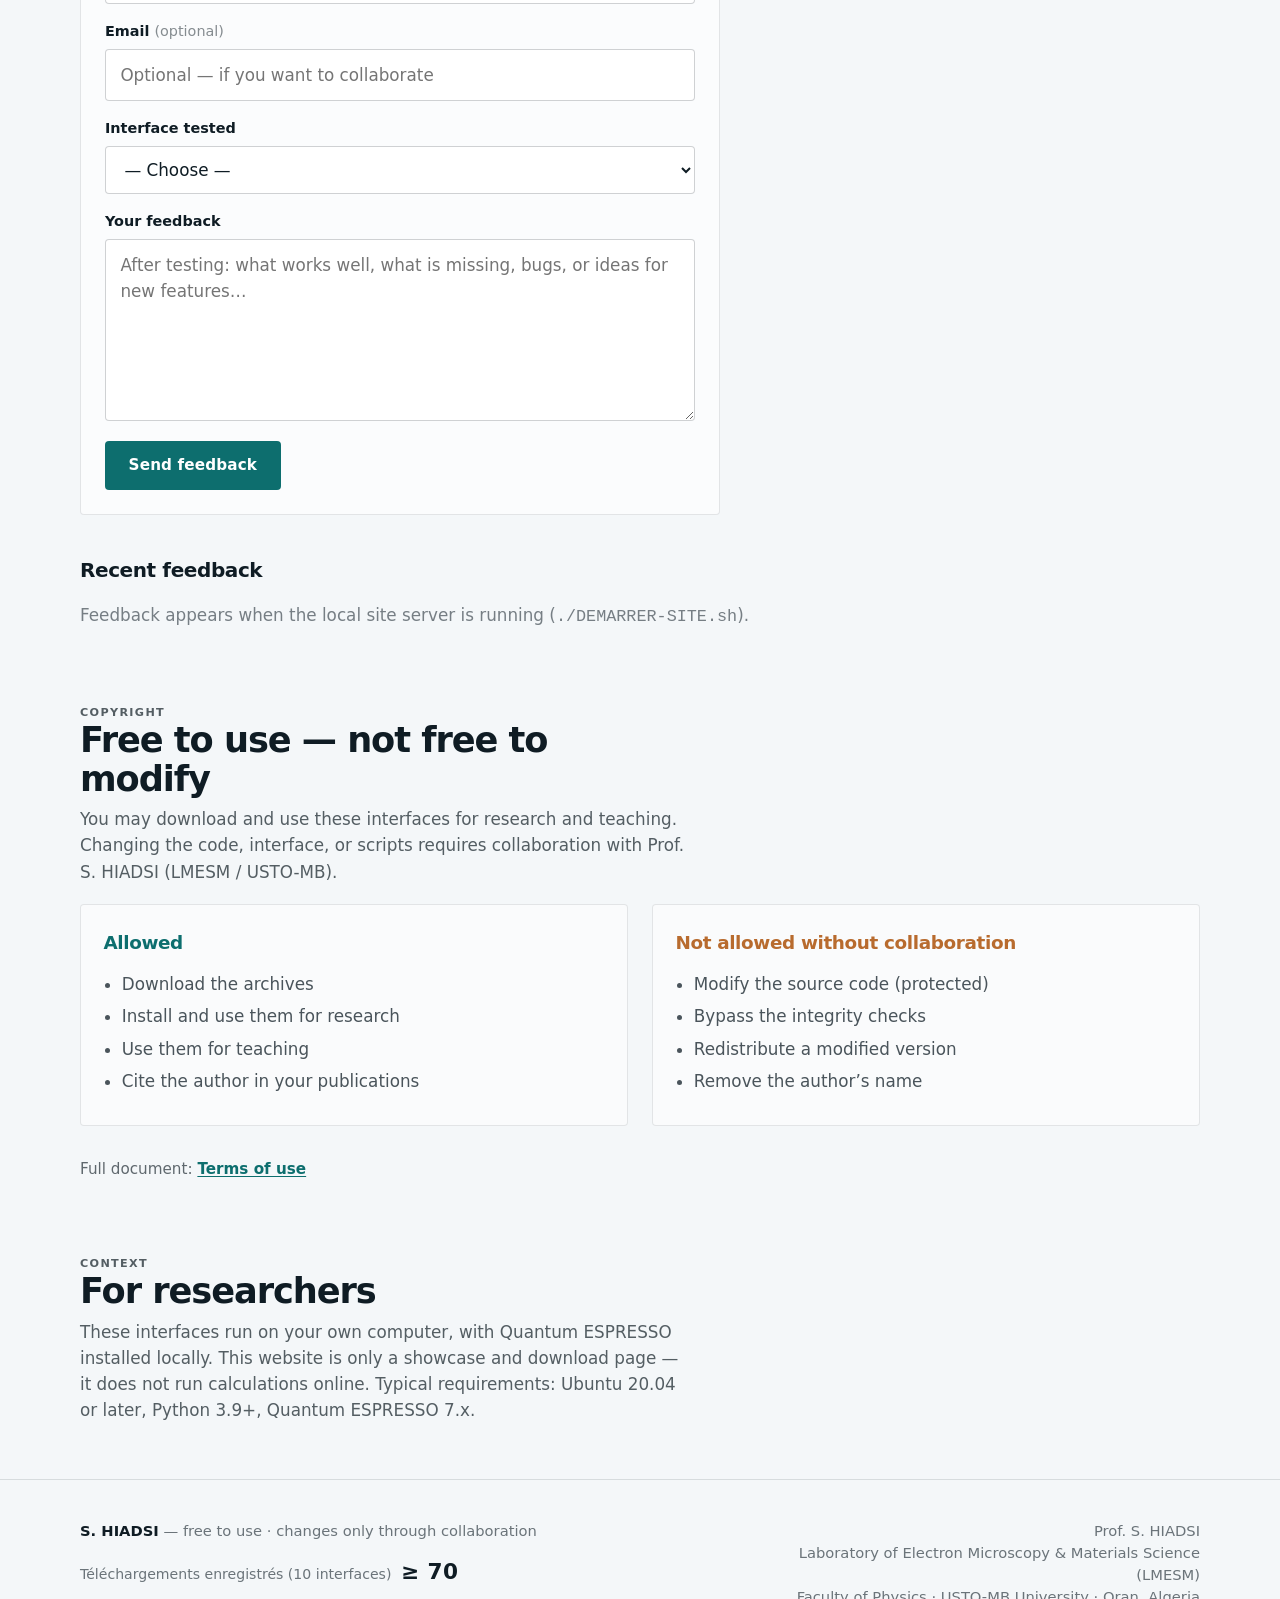
==== commit 640caebb: "Publish Test Pseudos v1.0 as 10th interface; site copy 9→10. Exclude local generation_pseudos v1.3 a" ====
--- a/index.html
+++ b/index.html
@@ -1,36 +1,1287 @@
 <!DOCTYPE html>
-<html lang="fr">
+<html lang="en">
 <head>
-    <meta charset="UTF-8">
-    <meta name="viewport" content="width=device-width, initial-scale=1.0">
-    <title>Interfaces QE Hiadsi - 10 interfaces</title>
-    <style>
-        body { font-family: 'Source Sans 3', sans-serif; max-width: 900px; margin: 0 auto; padding: 2rem; background: #f5f7fa; }
-        h1 { color: #128570; }
-        .interface { background: white; padding: 1.5rem; margin: 1rem 0; border-radius: 8px; border-left: 4px solid #128570; }
-        .interface.new { border-left-color: #ff6b35; }
-        .version { color: #666; font-size: 0.9rem; }
-    </style>
-    <link rel="stylesheet" href="css/style.css?v=20261020">
+  <meta charset="UTF-8" />
+  <meta name="viewport" content="width=device-width, initial-scale=1" />
+  <title>S. HIADSI — Quantum ESPRESSO Interfaces | DFT, DFPT, thermo_pw, Optimisation, Supra-QE, ALAMODE, parametre-U, SQS-QE, Test Pseudos</title>
+  <meta name="description" content="Free suite of ten Quantum ESPRESSO web interfaces for materials science researchers: QE input generator, pseudopotentials, Test Pseudos UPF validation, DFT/DFPT calculations, thermo_pw thermodynamics, VC-RELAX/RELAX/SCF structure optimization, Supra-QE superconductivity, QE–ALAMODE anharmonic phonons &amp; κ_L, parametre-U (Hubbard U via hp.x), and SQS-QE (phases, SQS alloys, magnetic orders)." />
+  <meta name="author" content="Prof. S. HIADSI, LMESM, Faculty of Physics, USTO-MB, Oran, Algeria" />
+  <meta name="robots" content="index, follow" />
+  <meta name="keywords" content="Quantum ESPRESSO, QE interfaces, DFT, DFPT, Hubbard U, hp.x, DFT+U, linear response, parametre-U, ab initio, materials science, condensed matter physics, pseudopotential, PAW, USPP, ONCVPSP, PSLibrary, PseudoDojo, SSSP, pw.x, ph.x, thermo_pw, elastic constants, Debye temperature, heat capacity, superconductivity, electron-phonon coupling, Eliashberg, Allen-Dynes, McMillan, Tc, EPW, ALAMODE, anharmonic phonons, lattice thermal conductivity, kappa_L, IFC, force constants, RTA, phonon dispersion, CIF to QE, SCF, NSCF, bands, DOS, HIADSI, LMESM, USTO-MB, Oran, Algeria, web interface Quantum ESPRESSO, générateur input QE, pseudopotentiel, conductivité thermique de réseau, phonons anharmoniques, paramètre de Hubbard, SQS, special quasirandom structure, phases magnétiques, alliages, dopage, AFM FM NCL" />
+  <link rel="canonical" href="https://hiadsi1959.github.io/interfaces-qe-hiadsi/" />
+  <meta property="og:title" content="S. HIADSI — Ten Quantum ESPRESSO Interfaces for Materials Science" />
+  <meta property="og:description" content="Free local web tools for QE inputs, pseudopotentials, Test Pseudos UPF validation, DFT/DFPT, thermo_pw, structure optimization (VC-RELAX/RELAX/SCF), superconductivity (Supra-QE), QE–ALAMODE phonon / κ_L, Hubbard U via hp.x (parametre-U), and SQS-QE phases / magnetic alloys." />
+  <meta property="og:url" content="https://hiadsi1959.github.io/interfaces-qe-hiadsi/" />
+  <meta property="og:type" content="website" />
+  <meta property="og:locale" content="en_US" />
+  <meta property="og:locale:alternate" content="fr_FR" />
+  <script type="application/ld+json">
+  {
+    "@context": "https://schema.org",
+    "@type": "WebSite",
+    "name": "S. HIADSI — Quantum ESPRESSO Interfaces",
+    "url": "https://hiadsi1959.github.io/interfaces-qe-hiadsi/",
+    "description": "Suite of ten free Quantum ESPRESSO web interfaces for materials science and condensed-matter research.",
+    "author": {
+      "@type": "Person",
+      "name": "S. HIADSI",
+      "affiliation": {
+        "@type": "Organization",
+        "name": "LMESM — Faculty of Physics, USTO-MB, Oran, Algeria"
+      }
+    },
+    "keywords": [
+      "Quantum ESPRESSO", "DFT", "DFPT", "pseudopotential", "thermo_pw",
+      "superconductivity", "ALAMODE", "lattice thermal conductivity", "phonons", "Hubbard U", "hp.x", "DFT+U", "SQS", "magnetic phases",
+      "materials science", "ab initio", "electron-phonon coupling"
+    ],
+    "hasPart": [
+      {
+        "@type": "SoftwareApplication",
+        "name": "QE Input Generator v1.2",
+        "applicationCategory": "ScientificApplication",
+        "keywords": "Quantum ESPRESSO input, QE .in file, CIF to QE, pw.x input, SCF, NSCF, bands, DOS, relax, crystal structure, DFT input generator, QE 7.5, materials science GUI, QE Input Generator v1.2, génération inputs QE"
+      },
+      {
+        "@type": "SoftwareApplication",
+        "name": "Pseudopotential Generator v1.3",
+        "applicationCategory": "ScientificApplication",
+        "keywords": "pseudopotential, PAW, USPP, ONCVPSP, PSLibrary, PseudoDojo, SSSP, ld1.x, ATOMPAW, APE, norm-conserving, ultrasoft, Pseudopotential Generator v1.3, autonome"
+      },
+      {
+        "@type": "SoftwareApplication",
+        "name": "Interface-QE v1.2",
+        "applicationCategory": "ScientificApplication",
+        "keywords": "DFT, DFPT, pw.x, ph.x, phonon calculation, electronic structure, optical properties, job tracking, convergence, ab initio, QE workflow, condensed matter, technical sheet, HTML PDF, Interface-QE v1.2"
+      },
+      {
+        "@type": "SoftwareApplication",
+        "name": "THERMO_PW v1.3",
+        "applicationCategory": "ScientificApplication",
+        "keywords": "thermo_pw, elastic constants, Debye temperature, heat capacity, thermal expansion, QHA, sound velocity, thermodynamic properties, dielectric constant, high pressure, CALPHAD, ESPEI, calphad_espei, mono-phase thermodynamics, optional DFPT, without-DFPT mode, faster P1 P5, smaller disk footprint"
+      },
+      {
+        "@type": "SoftwareApplication",
+        "name": "Supra-QE v1.4",
+        "applicationCategory": "ScientificApplication",
+        "keywords": "superconductivity, electron-phonon coupling, Eliashberg, Allen-Dynes, McMillan, critical temperature Tc, lambda, EPW, alpha2F, fs.x, XCrySDen, Fermi surface, phonon-mediated superconductivity, magnetic materials, nspin, spin-orbit, Supra-QE v1.4"
+      },
+      {
+        "@type": "SoftwareApplication",
+        "name": "QE–ALAMODE v1.3",
+        "applicationCategory": "ScientificApplication",
+        "keywords": "ALAMODE, lattice thermal conductivity, anharmonic phonons, IFC, force constants, RTA, kappa_L, phonon dispersion, finite displacement, heat transport, alm, anphon, MPI OpenMP, QE-ALAMODE v1.3, materials science DFT"
+      },
+      {
+        "@type": "SoftwareApplication",
+        "name": "Optimisation-QE v1.0",
+        "applicationCategory": "ScientificApplication",
+        "keywords": "VC-RELAX, RELAX, SCF, structure optimization, cell parameters, atomic positions, metal, insulator, gap, HOMO-LUMO, density of states at Fermi level, N(EF), Pauli paramagnetism, LSDA, nspin, pw.x, Quantum ESPRESSO, standalone pack, conductor screening, superconductivity workflow, Optimisation-QE"
+      }      ,
+      {
+        "@type": "SoftwareApplication",
+        "name": "parametre-U v1.0",
+        "applicationCategory": "ScientificApplication",
+        "keywords": "Hubbard U, hp.x, DFT+U, linear response, DFPT, Quantum ESPRESSO, AFM, FM, NM, noncollinear, SOC, CIF, scf.in, correlated materials, oxides, alloys, parametre-U"
+      },
+      {
+        "@type": "SoftwareApplication",
+        "name": "SQS-QE (Phases) v1.0",
+        "applicationCategory": "ScientificApplication",
+        "keywords": "SQS, special quasirandom structure, magnetic phases, AFM, FM, NCL, doping, alloys, CIF, VC-RELAX, Quantum ESPRESSO, Phases, SQS-QE, substitution, supercell"
+      }
+    ]
+  }
+  </script>
+  <link rel="preconnect" href="https://fonts.googleapis.com" />
+  <link rel="preconnect" href="https://fonts.gstatic.com" crossorigin />
+  <link href="https://fonts.googleapis.com/css2?family=Source+Sans+3:wght@400;500;600;700&family=Syne:wght@700;800&display=swap" rel="stylesheet" />
+  <link rel="stylesheet" href="css/style.css?v=20261020" />
 </head>
 <body>
-    <h1>Interfaces QE Hiadsi</h1>
-    <p>Mise à jour : 04-11-2026</p>
-    <div class="interface">01 Générateur dinputs QE v1.2 · 2026-09-26</div>
-    <div class="interface">02 Génération & base de pseudopotentiels v1.3 · 2026-09-15</div>
-    <div class="interface">03 Interface de calcul QE v1.2 · 2026-09-03</div>
-    <div class="interface">04 Interface thermo_pw v1.3 · 2026-10-24</div>
-    <div class="interface">05 Interface Supra-QE v1.4 · 2026-10-01</div>
-    <div class="interface">06 Interface QE-ALAMODE v1.3 · 2026-10-01</div>
-    <div class="interface">07 Interface Optimisation-QE v1.0 · 2026-09-26</div>
-    <div class="interface">08 Interface paramètre-U v1.0 · 2026-10-09</div>
-    <div class="interface">09 Interface SQS-QE (Phases) v1.0 · 2026-10-20</div>
-    <div class="interface new">10 Générateur Pseudos Compacté 04-11-2026</div>
-    <div style="margin-top: 2rem; padding-top: 2rem; border-top: 1px solid #e2e8f0;">
-        <h3>📦 Archive du Générateur de Pseudopotentiels</h3>
-        <p><strong>Version compactée (core) :</strong> <code>generation_pseudos_min.tar.gz</code> (19 Mo)</p>
-        <p>Contenu : Interface principale, scripts, binaires (ld1.x, APE, ONCVPSP, ATOMPAW), sans bibliothèques volumineuses</p>
-        <a href="generation_pseudos_min.tar.gz" download style="background: #128570; color: white; padding: 0.5rem 1rem; border-radius: 4px; text-decoration: none; font-weight: bold;">Télécharger l'archive (19 Mo)</a>
+  <div class="bg-atmosphere" aria-hidden="true"></div>
+  <div class="bg-lattice" aria-hidden="true"></div>
+
+  <aside class="cite-banner" role="note" aria-label="Citation notice">
+    <div class="wrap">
+      <p>
+        <strong>N.B.</strong> —
+        If you use any of these computational interfaces in your research or teaching,
+        please cite the author:
+        <em>Prof. S. HIADSI, LMESM / Faculty of Physics, USTO-MB, Oran, Algeria</em>.
+      </p>
     </div>
+  </aside>
+
+  <header class="site-header">
+    <div class="wrap header-inner">
+      <a href="#top" class="nav-brand" aria-label="S. HIADSI — home">S.&nbsp;HIADSI</a>
+      <nav class="nav-links" aria-label="Main navigation">
+        <a href="#presentation">Overview</a>
+        <a href="#interfaces">Download</a>
+        <a href="#install">Install</a>
+        <a href="#feedback">Feedback</a>
+        <a href="#license">Terms</a>
+      </nav>
+    </div>
+  </header>
+
+  <main id="top">
+    <section class="hero">
+      <div class="wrap">
+        <h1 class="brand">S.&nbsp;HIADSI<span>.</span></h1>
+        <p class="hero-lead">Quantum ESPRESSO interfaces for research.</p>
+        <p class="hero-sub">
+          An integrated web suite that makes everyday materials-science work with Quantum ESPRESSO
+          clearer and faster — from input files to electron–phonon transport, anharmonic phonons,
+          and lattice thermal conductivity with ALAMODE.
+        </p>
+        <div class="cta-row">
+          <a class="btn btn-primary" href="#presentation">Discover the 10 interfaces</a>
+          <a class="btn btn-ghost" href="#interfaces">Free download</a>
+        </div>
+        <div class="hero-update" aria-live="polite">
+          <span class="update-label" data-i18n-update="fr">Mise à jour</span>
+          <span class="update-label" data-i18n-update="en" hidden>Updated</span>
+          <time id="site-update-date" datetime=""></time>
+        </div>
+        <p class="hero-meta">
+          <span class="hero-meta-name">Prof. S. HIADSI</span>
+          <span class="hero-meta-aff">Laboratory of Electron Microscopy &amp; Materials Science (LMESM)</span>
+          <span class="hero-meta-aff">Faculty of Physics · USTO-MB University · Oran, Algeria</span>
+        </p>
+      </div>
+    </section>
+
+    <section id="presentation" class="presentation-section">
+      <div class="wrap">
+        <div class="section-head reveal">
+          <p class="section-kicker">Presentation · Présentation</p>
+          <h2>Ten specialized interfaces for materials science</h2>
+          <p>
+            This platform brings together <strong>10 computational web interfaces</strong>
+            designed to simplify, automate, and enrich everyday research in materials science
+            and condensed-matter physics — from structure optimization and input preparation to phonon transport and superconductivity.
+            All tools run <strong>locally on your computer</strong> with Quantum&nbsp;ESPRESSO installed.
+          </p>
+        </div>
+
+        <div class="lang-switch reveal" role="group" aria-label="Language">
+          <button type="button" class="lang-btn is-active" data-pres-lang="fr" aria-pressed="true">Français</button>
+          <button type="button" class="lang-btn" data-pres-lang="en" aria-pressed="false">English</button>
+        </div>
+
+        <!-- 🇫🇷 Français -->
+        <div class="pres-panel is-active" data-pres-panel="fr" lang="fr">
+          <p class="pres-intro">
+            Cette plateforme regroupe <strong>10 interfaces de calcul spécialisées</strong>, conçues pour
+            simplifier, automatiser et enrichir le travail des chercheurs en sciences des matériaux
+            et en physique de la matière condensée. Elles couvrent l’ensemble du parcours
+            <em>ab initio</em> autour de <strong>Quantum&nbsp;ESPRESSO</strong> — et, pour la dynamique
+            de réseau anharmonique, <strong>ALAMODE</strong>.
+          </p>
+          <ol class="pres-list">
+            <li>
+              <h3><span class="pres-n">01</span> Générateur d’inputs QE <span class="tag tag-version">v1.2 · 2026-09-18</span></h3>
+              <p><strong>Description.</strong> Interface intuitive pour préparer rapidement les fichiers d’entrée
+              (<code>.in</code> de Quantum&nbsp;ESPRESSO (v7.x / 7.5+), y compris à partir de structures CIF.
+              <strong>Version 1.2</strong> — génération pw.x via API, parité Chrome/Firefox, paramètres recommandés,
+              visualisation 3D intégrée, dossiers de sauvegarde organisés, audit sécurité / contrat UI→API.</p>
+              <p><strong>Fonctionnalités clés.</strong> Validation des paramètres, gestion des structures cristallines,
+              génération de jeux d’inputs pour divers types de calculs (scf, nscf, bands, dos, relax, etc.).</p>
+            </li>
+            <li>
+              <h3><span class="pres-n">02</span> Génération &amp; base de pseudopotentiels <span class="tag tag-version">v1.3 · 2026-11-04</span></h3>
+              <p><strong>Description.</strong> Unité centralisée pour rechercher, sélectionner et générer des pseudopotentiels
+              adaptés à vos calculs DFT.
+              <strong>Version 1.3</strong> — <strong>autonome</strong> (générateurs ld1.x, APE, ATOMPAW, ONCVPSP embarqués) ;
+              transfert et installation assistés sur un autre PC (prérequis installés automatiquement, chemins relatifs, bibliothèques embarquées vérifiées) ; gabarits 4d et actinides complétés ; audit physique (XC, relativité, 4f/5f).</p>
+              <p><strong>Fonctionnalités clés.</strong> Accès aux principales bibliothèques (PSLibrary, PseudoDojo, SSSP…),
+              prise en charge de formats variés (PAW, USPP, ONCVPSP, relativiste / non relativiste),
+              filtres par élément, catalogue guidé et contrôles de compatibilité.</p>
+            </li>
+            <li>
+              <h3><span class="pres-n">03</span> Interface de calcul QE <span class="tag tag-version">v1.2 · 2026-09-03</span></h3>
+              <p><strong>Description.</strong> Environnement d’exécution et de suivi des calculs
+              DFT (<em>Density Functional Theory</em>) et DFPT (<em>Density Functional Perturbation Theory</em>).
+              <strong>Version 1.2</strong> — workflows E-P-O portables, fiche technique HTML/PDF, chemins dynamiques, audit API.</p>
+              <p><strong>Fonctionnalités clés.</strong> Lancement des modules (<code>pw.x</code>, <code>ph.x</code>, …),
+              suivi de la convergence (énergie, forces), gestion des jobs, visualisation / analyse des sorties
+              et fiche technique des résultats (HTML, PDF, Markdown).</p>
+            </li>
+            <li>
+              <h3><span class="pres-n">04</span> Interface thermo_pw <span class="tag tag-version">v1.3 · 2026-10-24</span></h3>
+              <p><strong>Description.</strong> Outil dédié aux propriétés thermodynamiques et élastiques
+              des matériaux en fonction de la température et de la pression (routines <code>thermo_pw</code>).
+              <strong>Version 1.3</strong> — le calcul DFPT sort de la chaîne P1/P5 et devient une
+              <strong>option</strong> (case « sans DFPT ») : gain de temps et d’espace disque
+              (BaTiO<sub>3</sub> : P1 190,6 h → 2,3 h et 5,87 → 0,56 Gio ; P5 189,2 h → 0,9 h et 5,61 → 0,30 Gio) ;
+              bande + DOS électroniques avant les phonons ; reprise P2→P3/P4/P5 depuis l’onglet Résultats (même dossier <code>work/</code>).</p>
+              <p><strong>Fonctionnalités clés.</strong> Profils P1–P5 entièrement fonctionnels : constantes élastiques,
+              vitesses du son, température de Debye, capacité calorifique, expansion thermique, phonons et constantes
+              diélectriques. En P2 (option) : diagramme thermodynamique mono-phase (C<sub>p</sub>, S, H vs T) et export
+              ESPEI dans <code>calphad_espei/</code>. Le guide d’utilisation v1.3 est aussi lisible
+              en HTML dans l’interface (bouton <em>Guide</em>, FR/EN, sommaire et figures).</p>
+            </li>
+            <li>
+              <h3><span class="pres-n">05</span> Interface Supra-QE <span class="tag tag-version">v1.4 · 2026-10-01</span></h3>
+              <p><strong>Description.</strong> Plateforme axée sur la supraconductivité conventionnelle
+              et le couplage électron–phonon (Quantum&nbsp;ESPRESSO).</p>
+              <p><strong>Fonctionnalités clés.</strong> Voie classique (McMillan / Allen–Dynes) et voie EPW (Éliashberg) :
+              α²F(ω), λ, ω<sub>log</sub>, T<sub>c</sub>, Δ(T) ; <strong>v1.4</strong> magnétisme (non magnétique, collinéaire, SOC) sur SCF/NSCF ;
+              enchaînement avec estimations wall-clock ; surface de Fermi 3D (<code>fs.x</code> → <strong>XCrySDen</strong>) ;
+              binaires QE via <code>scripts/supra_qe_bins.sh</code>.
+              <strong>Mise à jour 2026-10-01</strong> — guide d’accueil encadré ; base littérature (éléments et composés, références) dans Résultats ; exports JSON / CSV pour une exploitation par IA.</p>
+            </li>
+            <li>
+              <h3><span class="pres-n">06</span> Interface QE–ALAMODE <span class="tag tag-version">v1.3 · 2026-10-01</span></h3>
+              <p><strong>Description.</strong> <strong>Outil de calcul local</strong> pour chercheurs en sciences des matériaux :
+              chaîne QE → ALAMODE (forces DFT, supercellules, IFC, phonons, κ<sub>L</sub> RTA).
+              <strong>Version 1.3</strong> — pack <strong>autonome</strong> (~78&nbsp;Mo, <strong>sans résultats de calcul</strong>) : <code>bin/pw.x</code>, <code>alm</code>, <code>anphon</code> + <code>lib/</code> ;
+              parallélisme <code>QE_NPROC</code> / <code>OMP_NUM_THREADS</code> ; garde-fous DFSET / anphon.
+              <strong>Mise à jour 2026-10-01 — corrigé et testé sur Nb</strong> (Si 3×3×3) : κ<sub>e</sub> / κ<sub>tot</sub> (Wiedemann–Franz), comparaison littérature (DOI) sur la fiche, légende des grandeurs, pré-vol IFC, reprise des forces.</p>
+              <p><strong>Fonctionnalités clés.</strong> Optimisation → Calculs (SCF, supercellule, pw.x, alm, anphon) → Résultats
+              (fiche technique, bandes, κ(T), DOS, τ/MFP) ; motifs « alm suggest » via <code>displace.py</code>.</p>
+            </li>
+            <li>
+              <h3><span class="pres-n">07</span> Interface Optimisation-QE <span class="tag tag-version">v1.0 · 2026-09-26</span></h3>
+              <p><strong>Description.</strong> <strong>Optimisation de structure</strong> dédiée pw.x&nbsp;: chaîne
+              <strong>VC-RELAX → RELAX → SCF</strong> (maille + positions atomiques, puis champ auto-cohérent).
+              <strong>Version 1.0</strong> — pack <strong>autonome</strong> (~77&nbsp;Mo) : <code>bin/pw.x</code> (QE&nbsp;7.5 MKL) + <code>lib/</code> ;
+              édition des inputs avec validation, suivi live toutes les 2&nbsp;s, régénération automatique des inputs suivants
+              avec la structure optimisée, parallélisme Série / OpenMP / MPI+OpenMP, fiche technique imprimable.</p>
+              <p><strong>Fonctionnalités clés.</strong> Après le SCF, l’interface <strong>analyse la densité d’états à E<sub>F</sub></strong> :
+              si N(E<sub>F</sub>) ≠ 0 le matériau est déclaré <strong>conducteur (métal)</strong> — s’il présente un
+              <strong>gap HOMO–LUMO</strong> avec N(E<sub>F</sub>) ≈ 0, il est <strong>isolant / semi-conducteur</strong>.
+              Un matériau <strong>conducteur</strong> (métal à N(E<sub>F</sub>) ≠ 0, paramagnétisme de Pauli) est le candidat idéal
+              pour la suite du workflow&nbsp;: poursuivez avec <strong>Supra-QE</strong> pour la supraconductivité
+              conventionnelle (couplage électron–phonon, λ, ω<sub>log</sub>, T<sub>c</sub> McMillan–Allen–Dynes / Éliashberg, EPW).</p>
+            </li>
+            <li>
+              <h3><span class="pres-n">08</span> Interface parametre-U <span class="tag tag-version">v1.0 · 2026-10-09</span></h3>
+              <p><strong>Description.</strong> Calcul du <strong>paramètre de Hubbard U</strong> par réponse linéaire
+              (<code>hp.x</code>, DFPT) pour un matériau donné — oxydes corrélés, alliages, sites inéquivalents.
+              Pack autonome (~22&nbsp;Mo) : <code>pw.x</code> + <code>hp.x</code> (QE&nbsp;7.5), interface Fr/En,
+              <code>./configure.sh</code> + <code>./start.sh</code>.</p>
+              <p><strong>Fonctionnalités clés.</strong> Sources CIF / scf.in / formule ; <strong>12 cas physiques</strong>
+              (AFM/FM/NM/NCL × semi-conducteur / isolant / métal) ; groupes de sites Hubbard ; chemin
+              scf1 → (scf2) → hp.x → SCF+U ; tips contextuels ; suivi live. SOC optionnel en non colinéaire.</p>
+            </li>
+            <li>
+              <h3><span class="pres-n">09</span> Interface SQS-QE (Phases) <span class="tag tag-version">v1.0 · 2026-10-20</span></h3>
+              <p><strong>Description.</strong> Interface <strong>Phases / SQS</strong> pour Quantum&nbsp;ESPRESSO ≥&nbsp;7.5&nbsp;:
+              optimisation de <strong>plusieurs phases</strong> d’un même alliage (NM, puis phase ★ → FM/AFM/NCL),
+              <strong>SQS</strong> et <strong>dopages</strong> (supercellules, fractions A/B), préparation et résultats
+              dans le navigateur. Pack compact (~0,4&nbsp;Mo) : <code>./CONFIGURER.sh</code> + <code>./DEMARRER.sh</code>
+              (nécessite le backend <strong>Optimisation-QE</strong> pour les calculs).</p>
+              <p><strong>Fonctionnalités clés.</strong> Accueil + guide Fr/En ; CIF → VC-RELAX ; ordres magnétiques
+              (AFM-A/B/C/G, FM, NCL) ; dopage / SQS ; navigation des résultats par matériau ; double CIF ;
+              UI sur le port <strong>5031</strong>.</p>
+            </li>
+            <li>
+              <h3><span class="pres-n">10</span> Test Pseudos (validation UPF) <span class="tag tag-version">v1.0 · 2026-11-11</span></h3>
+              <p><strong>Description.</strong> <strong>Référence de validation</strong> des pseudopotentiels UPF pour Quantum&nbsp;ESPRESSO :
+              contrôle structurel, stabilité SCF (<code>pw.x</code>), dérivées logarithmiques et ghosts (ld1, ONCVPSP, ATOMPAW, APE),
+              EOS consultative (115 éléments), delta-test et corrections automatiques.
+              Pack autonome (~18&nbsp;Mo) : <code>pw.x</code>, <code>ld1.x</code>, <code>oncvpsp.x</code>, <code>atompaw</code>, <code>ape</code> dans <code>bin/</code> ;
+              <code>./DEMARRER.sh</code> → port <strong>5040</strong>.</p>
+              <p><strong>Fonctionnalités clés.</strong> Fiche complète après test (rc, valence, SHA-256, E<sub>tot</sub>) ;
+              pseudos générés ou téléchargés (SSSP, PseudoDojo…) ; archive <code>pseudos_testés_validés/</code>.</p>
+            </li>
+
+          </ol>
+          <p class="pres-note">
+            Auteur : <strong>Prof. S. HIADSI</strong> — LMESM / Faculté de Physique / USTO-MB, Oran, Algérie.
+            Utilisation libre pour la recherche et l’enseignement ; toute modification du code nécessite une collaboration avec l’auteur.
+          </p>
+        </div>
+
+        <!-- 🇬🇧 English -->
+        <div class="pres-panel" data-pres-panel="en" lang="en" hidden>
+          <p class="pres-intro">
+            This platform brings together <strong>10 specialized computational interfaces</strong> designed to
+            streamline, automate, and enhance research workflows in materials science and condensed-matter physics.
+            Together they cover the full <em>ab initio</em> path around <strong>Quantum&nbsp;ESPRESSO</strong> —
+            and, for anharmonic lattice dynamics, <strong>ALAMODE</strong>.
+          </p>
+          <ol class="pres-list">
+            <li>
+              <h3><span class="pres-n">01</span> QE Input Generator <span class="tag tag-version">v1.2 · 2026-09-18</span></h3>
+              <p><strong>Description.</strong> An intuitive interface for the rapid setup of Quantum&nbsp;ESPRESSO
+              (v7.x / 7.5+) input files (<code>.in</code>), including CIF → input conversion.</p>
+              <p><strong>Key features.</strong> Parameter validation, crystal-structure handling, and fast generation
+              of input sets for scf, nscf, bands, dos, relax, and related calculation types.</p>
+            </li>
+            <li>
+              <h3><span class="pres-n">02</span> Pseudopotential Generator &amp; Database <span class="tag tag-version">v1.3 · 2026-11-04</span></h3>
+              <p><strong>Description.</strong> A centralized tool to search, select, and generate pseudopotentials
+              for DFT calculations.
+              <strong>Version 1.3</strong> — <strong>standalone</strong> (ld1.x, APE, ATOMPAW, ONCVPSP generators bundled);
+              guided transfer and setup on another PC (prerequisites installed automatically, relative paths, bundled libraries verified); 4d and actinide templates completed; physics audit (XC, relativity, 4f/5f).</p>
+              <p><strong>Key features.</strong> Access to major libraries (PSLibrary, PseudoDojo, SSSP, …),
+              support for PAW, USPP, ONCVPSP (relativistic / non-relativistic), element filters, guided catalogue, and compatibility checks.</p>
+            </li>
+            <li>
+              <h3><span class="pres-n">03</span> QE Calculation Interface <span class="tag tag-version">v1.2 · 2026-09-03</span></h3>
+              <p><strong>Description.</strong> An execution and monitoring environment for DFT and DFPT simulations.
+              <strong>Version 1.2</strong> — portable E-P-O workflows, HTML/PDF technical results sheet, dynamic paths, API audit.</p>
+              <p><strong>Key features.</strong> Launch of core modules (<code>pw.x</code>, <code>ph.x</code>, …),
+              tracking of energy/force convergence, job management, output visualization,
+              and a technical results sheet (HTML, PDF, Markdown).</p>
+            </li>
+            <li>
+              <h3><span class="pres-n">04</span> thermo_pw Interface <span class="tag tag-version">v1.3 · 2026-10-24</span></h3>
+              <p><strong>Description.</strong> A dedicated workflow for thermodynamic and elastic properties
+              under varying temperature and pressure, driven by <code>thermo_pw</code>.
+              <strong>Version 1.3</strong> — DFPT phonons are now <strong>optional</strong> in the P1/P5 chain
+              (“without DFPT” checkbox): saves computing time and disk space
+              (BaTiO<sub>3</sub>: P1 190.6 h → 2.3 h and 5.87 → 0.56 GiB ; P5 189.2 h → 0.9 h and 5.61 → 0.30 GiB) ;
+              electronic bands + DOS still run before phonons; continue P2→P3/P4/P5 from the Results tab (same <code>work/</code> folder).</p>
+              <p><strong>Key features.</strong> All P1–P5 profiles fully operational: elastic constants, sound velocities,
+              Debye temperature, heat capacity, thermal expansion, phonons, and dielectric constants. P2 optionally adds
+              a mono-phase thermodynamic plot (C<sub>p</sub>, S, H vs T) and ESPEI export to <code>calphad_espei/</code>.
+              The v1.3 user guide is also readable as HTML inside the interface (<em>Guide</em> button, FR/EN, contents and figures).</p>
+            </li>
+            <li>
+              <h3><span class="pres-n">05</span> Supra-QE Interface <span class="tag tag-version">v1.4 · 2026-10-01</span></h3>
+              <p><strong>Description.</strong> An analysis module focused on conventional superconductivity
+              and electron–phonon coupling (Quantum&nbsp;ESPRESSO).</p>
+              <p><strong>Key features.</strong> Classic route (McMillan / Allen–Dynes) and EPW (Éliashberg):
+              α²F(ω), λ, ω<sub>log</sub>, T<sub>c</sub>, Δ(T); <strong>v1.4</strong> magnetic &amp; non-magnetic materials (SCF/NSCF);
+              chain timing; 3D Fermi surface (<code>fs.x</code> → <strong>XCrySDen</strong>); QE binaries via
+              <code>scripts/supra_qe_bins.sh</code>.
+              <strong>2026-10-01 update</strong> — framed home guide; literature database (elements and compounds, with references) in Results; JSON / CSV exports for AI use.</p>
+            </li>
+            <li>
+              <h3><span class="pres-n">06</span> QE–ALAMODE Interface <span class="tag tag-version">v1.3 · 2026-10-01</span></h3>
+              <p><strong>Description.</strong> A <strong>local research workflow</strong> for materials scientists:
+              Quantum&nbsp;ESPRESSO + ALAMODE from DFT forces to anharmonic phonons and lattice κ<sub>L</sub> (RTA).
+              <strong>Version 1.3</strong> — <strong>standalone pack</strong> (~78&nbsp;MB, no job outputs): <code>pw.x</code>, <code>alm</code>, <code>anphon</code> + <code>lib/</code>;
+              MPI/OpenMP via <code>QE_NPROC</code> / <code>OMP_NUM_THREADS</code>; DFSET / anphon safeguards.
+              <strong>2026-10-01 update — fixed and tested on Nb</strong> (Si 3×3×3): κ<sub>e</sub>/κ<sub>tot</sub> (Wiedemann–Franz), literature comparison with DOI on the technical sheet, quantities legend, IFC preflight, resume forces.</p>
+              <p><strong>Key features.</strong> Optimization → Calculations → Results (technical sheet, bands, κ(T), DOS, τ/MFP);
+              alm-suggest displacements via bundled <code>displace.py</code>.</p>
+            </li>
+            <li>
+              <h3><span class="pres-n">07</span> Optimisation-QE Interface <span class="tag tag-version">v1.0 · 2026-09-26</span></h3>
+              <p><strong>Description.</strong> Dedicated <strong>pw.x structure optimization</strong>: the
+              <strong>VC-RELAX → RELAX → SCF</strong> chain (cell + atomic positions, then self-consistent field).
+              <strong>Version 1.0</strong> — <strong>standalone pack</strong> (~77&nbsp;MB): <code>bin/pw.x</code> (QE&nbsp;7.5 MKL) + <code>lib/</code>;
+              input editing with structure validation, live monitoring every 2&nbsp;s, automatic regeneration of follow-up inputs
+              with the optimized structure, Serial / OpenMP / MPI+OpenMP parallelism, printable technical sheet.</p>
+              <p><strong>Key features.</strong> After SCF, the interface <strong>analyzes the density of states at E<sub>F</sub></strong>:
+              if N(E<sub>F</sub>) ≠ 0 the material is identified as a <strong>conductor (metal)</strong> — if it shows a
+              <strong>HOMO–LUMO gap</strong> with N(E<sub>F</sub>) ≈ 0, it is an <strong>insulator / semiconductor</strong>.
+              A <strong>conducting</strong> material (metal with N(E<sub>F</sub>) ≠ 0, Pauli paramagnetism) is the ideal candidate
+              for the next step of the workflow: continue with <strong>Supra-QE</strong> for conventional superconductivity
+              (electron–phonon coupling, λ, ω<sub>log</sub>, McMillan–Allen–Dynes / Eliashberg T<sub>c</sub>, EPW).</p>
+            </li>
+            <li>
+              <h3><span class="pres-n">08</span> parametre-U Interface <span class="tag tag-version">v1.0 · 2026-10-09</span></h3>
+              <p><strong>Description.</strong> Compute the material-specific <strong>Hubbard U</strong> from first principles
+              via linear response (<code>hp.x</code>, DFPT) for correlated oxides and alloys.
+              Standalone pack (~22&nbsp;MB): <code>pw.x</code> + <code>hp.x</code> (QE&nbsp;7.5), Fr/En UI,
+              <code>./configure.sh</code> + <code>./start.sh</code>.</p>
+              <p><strong>Key features.</strong> CIF / scf.in / formula sources; <strong>12 physical cases</strong>
+              (AFM/FM/NM/NCL × semiconductor / insulator / metal); Hubbard site groups; pipeline
+              scf1 → (scf2) → hp.x → SCF+U; contextual tips; live monitor. Optional SOC for noncollinear runs.</p>
+            </li>
+            <li>
+              <h3><span class="pres-n">09</span> SQS-QE (Phases) Interface <span class="tag tag-version">v1.0 · 2026-10-20</span></h3>
+              <p><strong>Description.</strong> <strong>Phases / SQS</strong> web UI for Quantum&nbsp;ESPRESSO ≥&nbsp;7.5:
+              optimize <strong>several phases</strong> of the same alloy (NM, then ★ phase → FM/AFM/NCL),
+              <strong>SQS</strong> and <strong>doping</strong> (supercells, A/B fractions), prepare and browse results
+              in the browser. Compact pack (~0.4&nbsp;MB): <code>./CONFIGURER.sh</code> + <code>./DEMARRER.sh</code>
+              (requires the <strong>Optimisation-QE</strong> backend for calculations).</p>
+              <p><strong>Key features.</strong> Home + Fr/En guide; CIF → VC-RELAX; magnetic orders
+              (AFM-A/B/C/G, FM, NCL); doping / SQS; results browser by material; dual CIF;
+              UI on port <strong>5031</strong>.</p>
+            </li>
+            <li>
+              <h3><span class="pres-n">10</span> Test Pseudos (UPF validation) <span class="tag tag-version">v1.0 · 2026-11-11</span></h3>
+              <p><strong>Description.</strong> <strong>Reference validation</strong> of UPF pseudopotentials for Quantum&nbsp;ESPRESSO:
+              structural checks, SCF stability (<code>pw.x</code>), log-derivative / ghost analysis (ld1, ONCVPSP, ATOMPAW, APE),
+              optional EOS (115 elements), delta-test, and automatic corrections.
+              Standalone pack (~18&nbsp;MB): <code>pw.x</code>, <code>ld1.x</code>, <code>oncvpsp.x</code>, <code>atompaw</code>, <code>ape</code> in <code>bin/</code>;
+              <code>./DEMARRER.sh</code> → port <strong>5040</strong>.</p>
+              <p><strong>Key features.</strong> Full post-test sheet (rc, valence, SHA-256, E<sub>tot</sub>);
+              generated or downloaded pseudos (SSSP, PseudoDojo…); archive <code>pseudos_testés_validés/</code>.</p>
+            </li>
+
+          </ol>
+          <p class="pres-note">
+            Author: <strong>Prof. S. HIADSI</strong> — LMESM / Faculty of Physics / USTO-MB, Oran, Algeria.
+            Free to use for research and teaching; modifying the source code requires collaboration with the author.
+          </p>
+        </div>
+
+        <ol class="suite-flow reveal" aria-hidden="true">
+          <li><span class="flow-n">01</span><strong>QE Inputs</strong><span>v1.2</span></li>
+          <li><span class="flow-n">02</span><strong>Pseudos</strong><span>v1.3</span></li>
+          <li><span class="flow-n">03</span><strong>QE Calc.</strong><span>v1.2</span></li>
+          <li><span class="flow-n">04</span><strong>thermo_pw</strong><span>v1.3</span></li>
+          <li><span class="flow-n">05</span><strong>Supra-QE</strong><span>v1.4</span></li>
+          <li><span class="flow-n">06</span><strong>QE–ALAMODE</strong><span>v1.3</span></li>
+          <li><span class="flow-n">07</span><strong>Optimisation-QE</strong><span>v1.0</span></li>
+          <li><span class="flow-n">08</span><strong>parametre-U</strong><span>v1.0</span></li>
+          <li><span class="flow-n">09</span><strong>SQS-QE</strong><span>v1.0</span></li>
+          <li><span class="flow-n">10</span><strong>Test Pseudos</strong><span>v1.0</span></li>
+        </ol>
+
+        <p class="pres-cta reveal">
+          <a class="btn btn-primary" href="#interfaces">Download an interface</a>
+          <a class="btn btn-ghost" href="#install">Installation guide</a>
+        </p>
+      </div>
+    </section>
+
+    <section id="interfaces">
+      <div class="wrap">
+        <div class="section-head reveal">
+          <p class="section-kicker">Public repository</p>
+          <h2>The ten interfaces</h2>
+          <p>
+            Before each download, please enter your name and institution
+            (used only to track scientific usage). Then extract the archive and run
+            <code>./DEMARRER.sh</code>.
+          </p>
+        </div>
+
+        <div class="interface-list">
+          <article class="interface-item reveal" itemscope itemtype="https://schema.org/SoftwareApplication">
+            <div class="iface-num">01</div>
+            <div class="iface-body">
+              <h3 itemprop="name">QE Input Generator <span class="tag tag-version">v1.2 · 2026-09-18</span></h3>
+              <p itemprop="description">Create Quantum ESPRESSO input files more easily, including CIF → input conversion, so you can start a calculation quickly. <strong>v1.2 (2026-09-18)</strong> — direct + CIF workflows, magnetic species &amp; DFT+U like direct generation, XCrysDen structure view, CIF result preview, Tab1 fixes (ibrav, positions, input_dft).</p>
+              <span class="tag">Port 5012</span>
+              <p class="kw-label">Keywords</p>
+              <ul class="iface-keywords" aria-label="Keywords for QE Input Generator">
+                <li>Quantum ESPRESSO input</li>
+                <li>QE .in file</li>
+                <li>CIF to QE</li>
+                <li>pw.x input</li>
+                <li>SCF / NSCF</li>
+                <li>bands &amp; DOS</li>
+                <li>relax / vc-relax</li>
+                <li>crystal structure</li>
+                <li>DFT input generator</li>
+                <li>QE 7.5</li>
+                <li>materials science GUI</li>
+                <li>générateur input QE</li>
+              </ul>
+            </div>
+            <div class="iface-actions">
+              <span class="iface-release-date" title="Release date">v1.2 · 2026-09-18</span>
+              <button type="button" class="btn btn-sm btn-download"
+                data-interface="generation_inputs-QE"
+                data-label="QE Input Generator v1.2"
+                data-file="telechargements/generation_inputs-QE_v1.2_2026-09-18.tar.gz">Download</button>
+            </div>
+          </article>
+
+          <article class="interface-item reveal" itemscope itemtype="https://schema.org/SoftwareApplication">
+            <div class="iface-num">02</div>
+            <div class="iface-body">
+              <h3 itemprop="name">Pseudopotential Generator <span class="tag tag-version">v1.3 · 2026-11-04</span></h3>
+              <p itemprop="description">
+                Browse and generate pseudopotentials: periodic table, ld1.x, APE, ATOMPAW, ONCVPSP,
+                plus PSLibrary, PseudoDojo, and SSSP.
+                <strong>v1.3</strong> — <strong>autonome</strong> (generators bundled in <code>./bin/</code>;
+                no separate install). Physics matrix per generator, optimal XC/rel/f auto-selection,
+                pw.x hints (z_valence, ecutwfc), unified run indicators, ONCV physics controls.
+              </p>
+              <span class="tag">Port 5008</span>
+              <p class="kw-label">Keywords</p>
+              <ul class="iface-keywords" aria-label="Keywords for Pseudopotential Generator">
+                <li>pseudopotential</li>
+                <li>PAW</li>
+                <li>USPP</li>
+                <li>ONCVPSP</li>
+                <li>PSLibrary</li>
+                <li>PseudoDojo</li>
+                <li>SSSP</li>
+                <li>ld1.x</li>
+                <li>ATOMPAW</li>
+                <li>APE</li>
+                <li>norm-conserving</li>
+                <li>ultrasoft potential</li>
+                <li>autonome / standalone</li>
+              </ul>
+            </div>
+            <div class="iface-actions">
+              <span class="iface-release-date" title="Release date">v1.3 · autonome · 2026-11-04</span>
+              <button type="button" class="btn btn-sm btn-download"
+                data-interface="generation_pseudos"
+                data-label="Pseudopotential Generator v1.3"
+                data-file="telechargements/generation_pseudos_v1.3_2026-11-04.tar.gz">Download</button>
+            </div>
+          </article>
+
+          <article class="interface-item reveal" itemscope itemtype="https://schema.org/SoftwareApplication">
+            <div class="iface-num">03</div>
+            <div class="iface-body">
+              <h3 itemprop="name">Interface-QE <span class="tag tag-version">v1.2 · 2026-09-03</span></h3>
+              <p itemprop="description">Run DFT/DFPT calculations: electronic, phonon, and optical workflows, with job tracking and result visualization. <strong>v1.2</strong> — portable E-P-O workflows, HTML/PDF technical results sheet, dynamic paths, API security audit.</p>
+              <span class="tag">Port 5007</span>
+              <p class="kw-label">Keywords</p>
+              <ul class="iface-keywords" aria-label="Keywords for Interface-QE v1.2">
+                <li>DFT</li>
+                <li>DFPT</li>
+                <li>pw.x</li>
+                <li>ph.x</li>
+                <li>phonon calculation</li>
+                <li>electronic structure</li>
+                <li>optical properties</li>
+                <li>job tracking</li>
+                <li>convergence monitoring</li>
+                <li>ab initio</li>
+                <li>QE workflow</li>
+                <li>technical results sheet</li>
+                <li>HTML / PDF</li>
+                <li>condensed matter</li>
+              </ul>
+            </div>
+            <div class="iface-actions">
+              <span class="iface-release-date" title="Release date">v1.2 · 2026-09-03</span>
+              <button type="button" class="btn btn-sm btn-download"
+                data-interface="Interface-QE_v1"
+                data-label="Interface-QE v1.2"
+                data-file="telechargements/Interface-QE_v1.2_2026-09-03.tar.gz">Download</button>
+            </div>
+          </article>
+
+          <article class="interface-item reveal" itemscope itemtype="https://schema.org/SoftwareApplication">
+            <div class="iface-num">04</div>
+            <div class="iface-body">
+              <h3 itemprop="name">THERMO_PW <span class="tag tag-version">v1.3 · 2026-10-24</span></h3>
+              <p itemprop="description">All 5 profiles (P1–P5) operational. <strong>v1.3</strong> — <strong>DFPT phonons are now optional on P1 and P5</strong>: the <code>ph.x</code> → <code>q2r.x</code> → <code>matdyn.x</code> chain can be skipped from the launch panel, saving computing time and disk space (BaTiO<sub>3</sub> reference: P1 190.6 h → 2.3 h and 5.87 → 0.56 GiB; P5 189.2 h → 0.9 h and 5.61 → 0.30 GiB). Electronic bands + DOS still run before phonons; continue a finished P2 into P3/P4/P5 from Results (same <code>work/</code> folder); 4-step workflow; guided thermo_pw resume after QHA failure. P2 optionally exports ESPEI datasets to <code>calphad_espei/</code> and plots mono-phase thermodynamics (C<sub>p</sub>, S, H vs T).</p>
+              <span class="tag">Port 8000</span>
+              <p class="kw-label">Keywords</p>
+              <ul class="iface-keywords" aria-label="Keywords for THERMO_PW">
+                <li>thermo_pw</li>
+                <li>elastic constants</li>
+                <li>Debye temperature</li>
+                <li>heat capacity</li>
+                <li>thermal expansion</li>
+                <li>QHA</li>
+                <li>sound velocity</li>
+                <li>thermodynamic properties</li>
+                <li>dielectric constant</li>
+                <li>high pressure</li>
+                <li>phonons thermo_pw</li>
+                <li>CALPHAD / ESPEI</li>
+                <li>calphad_espei</li>
+                <li>Cp S H vs T</li>
+              </ul>
+            </div>
+            <div class="iface-actions">
+              <span class="iface-release-date" title="Release date">v1.3 · 2026-10-24</span>
+              <button type="button" class="btn btn-sm btn-download"
+                data-interface="thermo_pw"
+                data-label="THERMO_PW v1.3"
+                data-file="telechargements/thermo_pw_v1.3_2026-10-24.tar.gz">Download</button>
+            </div>
+          </article>
+
+          <article class="interface-item reveal" itemscope itemtype="https://schema.org/SoftwareApplication">
+            <div class="iface-num">05</div>
+            <div class="iface-body">
+              <h3 itemprop="name">Supra-QE <span class="tag tag-version">v1.4 · 2026-10-01</span></h3>
+              <p itemprop="description">
+                Conventional superconductivity and electron–phonon coupling: WF1 classic (λ / ω<sub>log</sub> / T<sub>c</sub>,
+                McMillan–Allen–Dynes) and WF2 EPW (Éliashberg). <strong>v1.4</strong> — magnetic &amp; non-magnetic workflows
+                (nspin, SOC on SCF/NSCF), QE binary linking (<code>fs.x</code>, <code>epw.x</code>, …),
+                Fermi-surface + XCrySDen, results explorer, <code>configure.sh</code> for HPC / powerful workstations.
+                <strong>2026-10-01</strong> — literature catalogue (elements and compounds) beside the calculation, plus JSON / CSV exports for AI.
+              </p>
+              <span class="tag">Port 8765</span>
+              <p class="kw-label">Keywords</p>
+              <ul class="iface-keywords" aria-label="Keywords for Supra-QE">
+                <li>superconductivity</li>
+                <li>electron-phonon coupling</li>
+                <li>Eliashberg</li>
+                <li>Allen-Dynes</li>
+                <li>McMillan</li>
+                <li>critical temperature T<sub>c</sub></li>
+                <li>λ (lambda)</li>
+                <li>EPW</li>
+                <li>α²F(ω)</li>
+                <li>phonon-mediated</li>
+                <li>supraconductivité</li>
+                <li>couplage électron-phonon</li>
+                <li>magnetic materials</li>
+                <li>nspin / SOC</li>
+              </ul>
+              <span class="iface-release-date" title="Release date">v1.4 · 2026-10-01</span>
+            </div>
+            <div class="iface-actions">
+              <button type="button" class="btn btn-sm btn-download"
+                data-interface="supra-QE"
+                data-label="Supra-QE v1.4"
+                data-file="telechargements/supra-QE_v1.4_2026-10-01.tar.gz">Download</button>
+            </div>
+          </article>
+
+          <article class="interface-item reveal" itemscope itemtype="https://schema.org/SoftwareApplication">
+            <div class="iface-num">06</div>
+            <div class="iface-body">
+              <h3 itemprop="name">QE–ALAMODE <span class="tag tag-version">v1.3 · 2026-10-01</span></h3>
+              <p itemprop="description">
+                A <strong>materials-science calculation suite</strong> (local web UI + API): finite-displacement
+                IFCs, phonon dispersions, and lattice thermal conductivity κ<sub>L</sub> (RTA) with
+                <strong>Quantum ESPRESSO + ALAMODE</strong>.
+                <strong>v1.3</strong> — standalone pack (~78&nbsp;MB, no job outputs): <code>pw.x</code>, <code>alm</code>, <code>anphon</code>, <code>lib/</code>;
+                MPI/OpenMP; DOS, τ/MFP, publication figures; technical sheet export.
+                <strong>2026-10-01</strong> — fixed and tested on <strong>Nb</strong> : κ<sub>e</sub>/κ<sub>tot</sub>, literature comparison (DOI), quantities legend, IFC preflight, resume forces.
+              </p>
+              <span class="tag">Port 5020</span>
+              <p class="kw-label">Keywords</p>
+              <ul class="iface-keywords" aria-label="Keywords for QE–ALAMODE">
+                <li>ALAMODE</li>
+                <li>lattice thermal conductivity</li>
+                <li>κ<sub>L</sub> / kappa_L</li>
+                <li>anharmonic phonons</li>
+                <li>IFC / force constants</li>
+                <li>RTA</li>
+                <li>phonon dispersion</li>
+                <li>finite displacement</li>
+                <li>heat transport</li>
+                <li>alm / anphon</li>
+                <li>phonons anharmoniques</li>
+                <li>conductivité thermique de réseau</li>
+              </ul>
+            </div>
+            <div class="iface-actions">
+              <span class="iface-release-date" title="Release date">v1.3 · autonome · 2026-10-01 · testé Nb</span>
+              <button type="button" class="btn btn-sm btn-download"
+                data-interface="QE-Alamode_interface"
+                data-label="QE–ALAMODE v1.3 · 2026-10-01"
+                data-file="telechargements/QE-Alamode_v1.3_2026-10-01.tar.gz">Download</button>
+            </div>
+          </article>
+
+          <article class="interface-item reveal" itemscope itemtype="https://schema.org/SoftwareApplication">
+            <div class="iface-num">07</div>
+            <div class="iface-body">
+              <h3 itemprop="name">Optimisation-QE <span class="tag tag-version">v1.0 · 2026-09-26</span></h3>
+              <p itemprop="description">
+                Dedicated <strong>pw.x structure optimization</strong> with the <strong>VC-RELAX → RELAX → SCF</strong> chain,
+                then an automatic electronic screening: the SCF results tell you whether your material is a
+                <strong>conductor (metal, N(E<sub>F</sub>) ≠ 0, Pauli paramagnetism)</strong> or shows a
+                <strong>gap (insulator / semiconductor, N(E<sub>F</sub>) ≈ 0)</strong>. A conductor is the ideal
+                starting point for <strong>Supra-QE</strong> (electron–phonon superconductivity: λ, ω<sub>log</sub>, T<sub>c</sub>, EPW).
+                <strong>v1.0</strong> — standalone pack (~77&nbsp;MB): <code>pw.x</code> (QE&nbsp;7.5 MKL) + <code>lib/</code>;
+                input editor with validation, live run monitoring, optimized-structure regeneration, serial/OpenMP/MPI,
+                printable technical sheet.
+              </p>
+              <span class="tag">Port 5030</span>
+              <p class="kw-label">Keywords</p>
+              <ul class="iface-keywords" aria-label="Keywords for Optimisation-QE">
+                <li>VC-RELAX / RELAX / SCF</li>
+                <li>structure optimization</li>
+                <li>cell &amp; positions</li>
+                <li>conductor / metal</li>
+                <li>gap (HOMO-LUMO)</li>
+                <li>N(E<sub>F</sub>)</li>
+                <li>Pauli paramagnetism</li>
+                <li>nspin / LSDA</li>
+                <li>pw.x</li>
+                <li>standalone pack</li>
+                <li>supraconductivity screening</li>
+                <li>optimisation de structure</li>
+              </ul>
+            </div>
+            <div class="iface-actions">
+              <span class="iface-release-date" title="Release date">v1.0 · autonome · 2026-09-26</span>
+              <button type="button" class="btn btn-sm btn-download"
+                data-interface="optimisation-QE"
+                data-label="Optimisation-QE v1.0"
+                data-file="telechargements/optimisation-QE_v1.0_2026-09-26.tar.gz">Download</button>
+            </div>
+          </article>
+
+          <article class="interface-item reveal" itemscope itemtype="https://schema.org/SoftwareApplication">
+            <div class="iface-num">08</div>
+            <div class="iface-body">
+              <h3 itemprop="name">parametre-U <span class="tag tag-version">v1.0 · 2026-10-09</span></h3>
+              <p itemprop="description">
+                First-principles <strong>Hubbard U</strong> via Quantum&nbsp;ESPRESSO <code>hp.x</code> (linear response / DFPT):
+                prepare structure (CIF, validated <code>scf.in</code>, or formula), choose magnetism × electronic type
+                (AFM/FM/NM/NCL × semiconductor/insulator/metal), run scf1 → (scf2) → hp.x → SCF+U, and read U with a live monitor.
+                <strong>v1.0</strong> — standalone pack (~22&nbsp;MB): <code>pw.x</code> + <code>hp.x</code> (QE&nbsp;7.5), Fr/En UI,
+                site groups for inequivalent correlated atoms, optional SOC in noncollinear mode.
+              </p>
+              <span class="tag">Hubbard U · hp.x</span>
+              <p class="kw-label">Keywords</p>
+              <ul class="iface-keywords" aria-label="Keywords for parametre-U">
+                <li>Hubbard U</li>
+                <li>hp.x</li>
+                <li>DFT+U</li>
+                <li>linear response</li>
+                <li>DFPT</li>
+                <li>AFM / FM / NM / NCL</li>
+                <li>CIF / scf.in</li>
+                <li>site groups</li>
+                <li>correlated oxides</li>
+                <li>paramètre de Hubbard</li>
+                <li>réponse linéaire</li>
+              </ul>
+            </div>
+            <div class="iface-actions">
+              <span class="iface-release-date" title="Release date">v1.0 · autonome · 2026-10-09</span>
+              <button type="button" class="btn btn-sm btn-download"
+                data-interface="parametre-U"
+                data-label="parametre-U v1.0"
+                data-file="telechargements/parametre-U_v1.0_2026-10-09.tar.gz">Download</button>
+            </div>
+          </article>
+
+          <article class="interface-item reveal" itemscope itemtype="https://schema.org/SoftwareApplication">
+            <div class="iface-num">09</div>
+            <div class="iface-body">
+              <h3 itemprop="name">SQS-QE (Phases) <span class="tag tag-version">v1.0 · 2026-10-20</span></h3>
+              <p itemprop="description">
+                <strong>Phases / SQS</strong> interface for Quantum&nbsp;ESPRESSO ≥&nbsp;7.5: multi-phase alloy optimization
+                (NM → FM/AFM/NCL), <strong>special quasirandom structures</strong> and doping, magnetic-order preparation,
+                results browser. <strong>v1.0</strong> — compact pack (~0.4&nbsp;MB): <code>./CONFIGURER.sh</code> adapts
+                paths/venv on a new PC, then <code>./DEMARRER.sh</code> starts the UI (port 5031). Uses the
+                <strong>Optimisation-QE</strong> API for pw.x runs.
+              </p>
+              <span class="tag">SQS · Phases · magnétisme</span>
+              <p class="kw-label">Keywords</p>
+              <ul class="iface-keywords" aria-label="Keywords for SQS-QE">
+                <li>SQS</li>
+                <li>special quasirandom structure</li>
+                <li>magnetic phases</li>
+                <li>AFM / FM / NCL</li>
+                <li>doping</li>
+                <li>alloys</li>
+                <li>CIF → VC-RELAX</li>
+                <li>supercell</li>
+                <li>phases magnétiques</li>
+                <li>alliages</li>
+                <li>dopage</li>
+              </ul>
+            </div>
+            <div class="iface-actions">
+              <span class="iface-release-date" title="Release date">v1.0 · compact · 2026-10-20</span>
+              <button type="button" class="btn btn-sm btn-download"
+                data-interface="SQS-QE"
+                data-label="SQS-QE (Phases) v1.0"
+                data-file="telechargements/SQS-QE_v1.0_2026-10-20.tar.gz">Download</button>
+            </div>
+          </article>
+
+          <article class="interface-item reveal" itemscope itemtype="https://schema.org/SoftwareApplication">
+            <div class="iface-num">10</div>
+            <div class="iface-body">
+              <h3 itemprop="name">Test Pseudos (UPF validation) <span class="tag tag-version">v1.0 · 2026-11-11</span></h3>
+              <p itemprop="description">
+                <strong>Reference validation</strong> of pseudopotentials (UPF) for Quantum&nbsp;ESPRESSO — any source
+                (ld1, APE, ATOMPAW, ONCVPSP, SSSP, PseudoDojo, local files). Pipeline: structural UPF audit,
+                <code>pw.x</code> SCF, log-derivatives &amp; ghosts, optional Birch–Murnaghan EOS (115 elements),
+                delta-test, automatic SCF / ghost corrections, validated archive.
+                <strong>v1.0</strong> — standalone pack (~18&nbsp;MB): <code>bin/</code> includes <code>pw.x</code>,
+                <code>ld1.x</code>, generators; full post-test sheet (rc, valence electrons, SHA-256, E<sub>tot</sub>).
+              </p>
+              <span class="tag">Port 5040 · référence UPF</span>
+              <p class="kw-label">Keywords</p>
+              <ul class="iface-keywords" aria-label="Keywords for Test Pseudos">
+                <li>UPF validation</li>
+                <li>pseudopotential test</li>
+                <li>ghost states</li>
+                <li>log derivative</li>
+                <li>delta-test</li>
+                <li>EOS Birch-Murnaghan</li>
+                <li>SSSP / PseudoDojo</li>
+                <li>pw.x SCF</li>
+                <li>ld1.x</li>
+                <li>ONCVPSP</li>
+                <li>validation pseudopotentiel</li>
+                <li>états fantômes</li>
+              </ul>
+            </div>
+            <div class="iface-actions">
+              <span class="iface-release-date" title="Release date">v1.0 · autonome · 2026-11-11</span>
+              <button type="button" class="btn btn-sm btn-download"
+                data-interface="test_pseudos"
+                data-label="Test Pseudos v1.0"
+                data-file="telechargements/test_pseudos_v1.0_2026-11-11.tar.gz">Download</button>
+            </div>
+          </article>
+
+        </div>
+
+        <div class="suite-overview reveal">
+          <p>
+            The website
+            <a href="https://hiadsi1959.github.io/interfaces-qe-hiadsi/">https://hiadsi1959.github.io/interfaces-qe-hiadsi/</a>
+            offers an integrated suite of 10 physics web interfaces based on the
+            Quantum&nbsp;ESPRESSO code (and ALAMODE for anharmonic phonons). Designed to simplify
+            and speed up the daily work of materials science researchers, this platform covers the entire
+            <em>ab initio</em> workflow:
+          </p>
+          <ul>
+            <li><strong>QE Input Generator</strong> — simplified creation of input files <span class="tag tag-version">v1.2 · 2026-09-18</span> (direct + CIF, magnétisme/Hubbard, XCrysDen, aperçu après conversion)</li>
+            <li><strong>Pseudopotential Generator</strong> — search, select &amp; generate <span class="tag tag-version">v1.3 · 2026-11-04</span> (autonome ; générateurs embarqués)</li>
+            <li><strong>QE Calculation Interface</strong> — DFT/DFPT execution and tracking <span class="tag tag-version">v1.2 · 2026-09-03</span> (E-P-O, fiche technique HTML/PDF)</li>
+            <li><strong>thermo_pw Interface</strong> — thermodynamic and elastic properties <span class="tag tag-version">v1.3 · 2026-10-24</span> (DFPT optional on P1/P5 — time &amp; disk savings; electronics before phonons; continue P2→P3; P2 CALPHAD opt-in)</li>
+            <li><strong>Supra-QE Interface</strong> — superconductivity and electron–phonon coupling <span class="tag tag-version">v1.4 · 2026-10-01</span> (classic + EPW; magnetism v1.4; literature database; JSON/CSV for AI; fs.x / XCrySDen)</li>
+            <li><strong>QE–ALAMODE Interface</strong> — anharmonic phonons and lattice κ<sub>L</sub> <span class="tag tag-version">v1.3 · 2026-10-01</span> (standalone pack, no outputs; fixed &amp; tested on Nb; MPI/OpenMP)</li>
+            <li><strong>Optimisation-QE Interface</strong> — VC-RELAX → RELAX → SCF optimization <span class="tag tag-version">v1.0 · 2026-09-26</span> (standalone pack; conductor vs gap screening after SCF → continue with Supra-QE for metals)</li>
+            <li><strong>parametre-U Interface</strong> — Hubbard U from hp.x linear response <span class="tag tag-version">v1.0 · 2026-10-09</span> (CIF/scf.in; 12 magnetic×electronic cases; Fr/En; standalone pw.x+hp.x)</li>
+            <li><strong>SQS-QE (Phases)</strong> — multi-phase alloys, SQS &amp; doping, magnetic orders <span class="tag tag-version">v1.0 · 2026-10-20</span> (compact pack; CONFIGURER + DEMARRER; UI :5031; needs Optimisation-QE)</li>
+            <li><strong>Test Pseudos</strong> — UPF reference validation (structure, SCF, ghosts, EOS, delta-test) <span class="tag tag-version">v1.0 · 2026-11-11</span> (standalone ~18&nbsp;MB; fiche rc/valence; port 5040)</li>
+          </ul>
+        </div>
+      </div>
+    </section>
+
+    <section id="install">
+      <div class="wrap">
+        <div class="section-head reveal">
+          <p class="section-kicker">Getting started</p>
+          <h2>Install an interface</h2>
+          <p>Three steps on Ubuntu. Each interface then opens in your web browser.</p>
+        </div>
+
+        <div class="steps reveal">
+          <div class="step">
+            <h3>Download</h3>
+            <p>Get the <code>.tar.gz</code> archive for the interface you need from this site.</p>
+          </div>
+          <div class="step">
+            <h3>Extract</h3>
+            <p>Unpack the file in your home directory, then open the folder that was created.</p>
+          </div>
+          <div class="step">
+            <h3>Start</h3>
+            <p>Run the setup script once, then use <code>./DEMARRER.sh</code> every time you start a session.</p>
+          </div>
+        </div>
+
+        <div class="note-panel reveal">
+          <p><strong>Example — QE Input Generator v1.2</strong></p>
+          <pre>tar -xzf generation_inputs-QE_v1.2_2026-09-18.tar.gz
+cd génération_inputs-QE
+./CONFIGURER.sh --yes          # une fois (prérequis + chemins)
+./DEMARRER.sh
+# → http://127.0.0.1:5012/
+# Pseudos .UPF dans pseudos/PBE (et PBE_FR si besoin)</pre>
+          <p style="margin-top:1rem"><strong>Example — Pseudopotential Generator v1.3</strong></p>
+          <pre>wget https://github.com/hiadsi1959/interfaces-qe-hiadsi/releases/download/v1.3/generation_pseudos_v1.3_2026-09-15.tar.gz
+tar xzf generation_pseudos_v1.3_2026-09-15.tar.gz
+cd generation_pseudos
+./configure.sh          # une fois : prérequis + dépendances Python + chemins relatifs
+./DEMARRER.sh           # à chaque session
+# → http://127.0.0.1:5008/
+# Autonome : générateurs ld1 / APE / ATOMPAW / ONCV + lib/ dans ./bin/ et ./lib/</pre>
+          <p style="margin-top:1rem"><strong>Example — Interface-QE v1.2</strong></p>
+          <pre>tar -xzf Interface-QE_v1.2_2026-09-03.tar.gz
+cd Interface-QE_v1
+./CONFIGURER-PC.sh --yes
+./DEMARRER.sh
+# → http://127.0.0.1:5007/interface/
+# Fiches résultats : outputs/&lt;matériau&gt;/fiche_technique_*.{html,pdf,md}</pre>
+          <p style="margin-top:1rem"><strong>Example — THERMO_PW v1.3</strong></p>
+          <pre>tar -xzf thermo_pw_v1.3_2026-10-24.tar.gz -C ~/
+cd ~/thermo_pw
+./config_autre_pc.sh          # prérequis + chemins QE (une fois)
+./DEMARRER.sh
+# → http://127.0.0.1:8000/</pre>
+          <p style="margin-top:1rem"><strong>Example — Supra-QE v1.4 · 2026-10-01</strong></p>
+          <pre>tar xzf supra-QE_v1.4_2026-10-01.tar.gz
+cd supra-QE
+./configure.sh --yes --qe-bin ~/q-e-qe-7.5/bin   # prérequis système + venv + liens QE → bin/
+# équivalent : ./INSTALL_AUTOMATIQUE.sh -y --qe-bin ~/q-e-qe-7.5/bin
+./DEMARRER.sh
+# → http://127.0.0.1:8765/interface/
+# Pseudos NC (.upf) dans pseudos/ · archive sans outputs/ · XCrySDen pour la SF 3D (sur le PC API)</pre>
+          <p style="margin-top:1rem"><strong>Example — QE–ALAMODE v1.3 · 2026-10-01</strong> (fixed &amp; tested on Nb)</p>
+          <pre>tar -xzf QE-Alamode_v1.3_2026-10-01.tar.gz
+cd QE-Alamode_interface
+chmod +x configure.sh DEMARRER.sh ARRETER.sh
+
+./configure.sh --install-deps              # once : apt + Python (sudo)
+./configure.sh --non-interactif -y         # ./bin (pw.x, alm, anphon) + lib/ → config_local.sh
+./configure.sh --check-only                # diagnostic
+
+# Parallelism (edit config_local.sh, then restart API) — e.g. i9 · 64 GB :
+#   OpenMP-only QE : QE_NPROC=1  OMP_NUM_THREADS=24
+#   MPI+OpenMP     : QE_NPROC=8  OMP_NUM_THREADS=3
+#   Long 3×3×3 runs: QE_TIMEOUT=43200  (or higher; see forces preflight in UI)
+
+./DEMARRER.sh
+# → http://127.0.0.1:5020/
+# Standalone pack if bin/pw.x + lib/ present · Ubuntu 24.04+ · pseudos .UPF in pseudos/</pre>
+          <p style="margin-top:1rem;font-size:0.92em;opacity:0.9">
+            <strong>Note.</strong> Archive (~78&nbsp;MB): <code>pw.x</code>, ALAMODE (<code>alm</code>, <code>anphon</code>, optional <code>analyze_phonons</code>)
+            and <code>lib/</code> (<code>LD_LIBRARY_PATH</code> at startup). Python deps via <code>configure.sh --install-deps</code>.
+            Calculations run <em>on your PC</em> — this website is download only. Use <code>./DEMARRER.sh</code>, never <code>file://</code>.
+          </p>
+          <p style="margin-top:1rem"><strong>Example — Optimisation-QE v1.0 · 2026-09-26</strong></p>
+          <pre>tar -xzf optimisation-QE_v1.0_2026-09-26.tar.gz
+cd optimisation-QE
+chmod +x CONFIGURER.sh DEMARRER.sh ARRETER.sh
+
+./CONFIGURER.sh --install-deps   # une fois : python3 + flask/ase/numpy (sudo)
+./CONFIGURER.sh                  # écrit config_local.sh (chemins relatifs, pw.x, pseudos)
+
+# Parallélisme (éditer config_local.sh) : QE_NPROC=4 · OMP_NUM_THREADS=1 · QE_TIMEOUT=21600
+
+./DEMARRER.sh
+# → http://127.0.0.1:5030/
+# Chaîne : VC-RELAX → RELAX → SCF · inputs bruts dans inputs/&lt;Mat&gt;/
+# Après SCF : conducteur (N(EF) ≠ 0) ou gap (N(EF) ≈ 0) → conducteur = candidat Supra-QE</pre>
+          <p style="margin-top:1rem;font-size:0.92em;opacity:0.9">
+            <strong>Note.</strong> Archive (~77&nbsp;MB): <code>pw.x</code> (QE&nbsp;7.5 MKL) + <code>lib/</code> (<code>LD_LIBRARY_PATH</code> at startup).
+            Pseudopotentials <code>.UPF</code> in <code>pseudos/</code> (Nb, Si included). Only Python 3 required —
+            Quantum&nbsp;ESPRESSO <em>not required</em> (bundled <code>pw.x</code>). Calculations run <em>on your PC</em> —
+            this website is download only. Use <code>./DEMARRER.sh</code>, never <code>file://</code>.
+          </p>
+          <p style="margin-top:1rem"><strong>Example — SQS-QE (Phases) v1.0 · 2026-10-20</strong></p>
+          <pre>tar -xzf SQS-QE_v1.0_2026-10-20.tar.gz
+cd SQS-QE
+chmod +x CONFIGURER.sh DEMARRER.sh ARRETER.sh
+
+./CONFIGURER.sh     # une fois : venv + chemins + liens QE / Optimisation-QE
+./DEMARRER.sh       # démarre l’UI (et l’API Optimisation-QE si besoin)
+# → http://127.0.0.1:5031/
+# Prérequis calculs : pack Optimisation-QE (ou clone ~/optimisation-QE) pour pw.x</pre>
+          <p style="margin-top:1rem;font-size:0.92em;opacity:0.9">
+            <strong>Note.</strong> Archive compacte (~0,4&nbsp;Mo) : interface + backend Flask SQS, exemples CIF/inputs.
+            Les binaires QE sont liés par <code>CONFIGURER.sh</code> depuis Optimisation-QE / QE installé.
+            Calculs <em>sur votre PC</em> — ce site sert uniquement au téléchargement. Utilisez <code>./DEMARRER.sh</code>, jamais <code>file://</code>.
+          </p>
+          <p style="margin-top:1rem"><strong>Example — Test Pseudos v1.0 · 2026-11-11</strong></p>
+          <pre>tar -xzf test_pseudos_v1.0_2026-11-11.tar.gz
+cd test_pseudos
+./DEMARRER.sh
+# → http://127.0.0.1:5040/
+# Déposez vos .UPF ou placez-les dans pseudos/ — fiche rc/valence après test</pre>
+          <p style="margin-top:1rem;font-size:0.92em;opacity:0.9">
+            Pack autonome (~18&nbsp;Mo) : <code>pw.x</code>, <code>ld1.x</code>, <code>oncvpsp.x</code>, <code>atompaw</code>, <code>ape</code> dans <code>bin/</code>.
+            Flask et numpy installés par <code>DEMARRER.sh</code> si besoin. Arrêt : <code>./ARRETER.sh</code>.
+          </p>
+
+        </div>
+
+        <div class="note-panel reveal" id="install-pseudos-autre-pc">
+          <p><strong>Installation détaillée — Pseudopotential Generator v1.3 sur un autre PC</strong>
+          <span style="font-size:0.92em;opacity:0.9">(detailed setup on another machine)</span></p>
+          <p style="font-size:0.95em">
+            L’archive <code>generation_pseudos_v1.3_2026-09-15.tar.gz</code> (~131 Mo compressés, ~300 Mo décompressés) est
+            <strong>autonome</strong> : elle contient l’interface web, l’API Flask, les
+            <strong>4 générateurs</strong> (<code>ld1.x</code>, <code>oncvpsp.x</code>, <code>ape</code>,
+            <code>atompaw</code>), <code>pw.x</code>, leurs <strong>bibliothèques dynamiques</strong>
+            (<code>lib/</code> : MKL, Intel MPI, libxc, GSL) et les gabarits ONCV.
+            Sur le PC cible, <strong>seul Python 3 est nécessaire</strong> (Flask installé automatiquement) :
+            <strong>Quantum&nbsp;ESPRESSO n’est pas requis</strong> pour les 4 générateurs.
+          </p>
+          <ol style="margin:0.6rem 0 0.6rem 1.2rem;font-size:0.95em">
+            <li><strong>Télécharger</strong> l’archive : bouton <em>Download</em> de l’interface 02, ou
+            directement l’asset de la Release GitHub
+            <a href="https://github.com/hiadsi1959/interfaces-qe-hiadsi/releases/download/v1.3/generation_pseudos_v1.3_2026-09-15.tar.gz">v1.3</a>. Le fichier est hébergé sur la Release
+            (131 Mo, au-delà de la limite de 100 Mo par fichier du dépôt).</li>
+            <li><strong>Transférer</strong> le fichier sur l’autre PC : clé USB, <code>scp</code> ou e-mail.</li>
+            <li><strong>Extraire</strong> dans le dossier personnel, puis entrer dans
+            <code>generation_pseudos/</code>.</li>
+            <li><strong>Configurer une seule fois</strong> avec <code>./configure.sh</code> : il installe les
+            prérequis système (<code>python3</code>, <code>python3-pip</code>, <code>curl</code>,
+            <code>lsof</code>, <code>ca-certificates</code>, <code>xdg-utils</code> via <code>sudo</code>
+            non interactif) puis les dépendances Python (<code>flask</code>, <code>flask-cors</code>,
+            <code>requests</code>), supprime les liens cassés de <code>bin/</code>, vérifie que les binaires
+            se chargent avec <code>lib/</code> (<code>ldd</code>), crée les 4 dossiers de sortie
+            (<code>pseudos-ld1/</code>, <code>pseudos-APE/</code>, <code>pseudos-atompaw/</code>,
+            <code>pseudos-oncvpsp/</code>) et écrit <code>api_config.json</code> en
+            <strong>chemins relatifs au projet</strong> — l’installation reste donc valide quel que soit
+            l’utilisateur ou le nom du dossier.</li>
+            <li><strong>Démarrer</strong> à chaque session avec <code>./DEMARRER.sh</code> →
+            <strong>http://127.0.0.1:5008/</strong> (arrêt : <code>./ARRETER.sh</code>).
+            Ne <strong>jamais</strong> ouvrir <code>index.html</code> en <code>file://</code>.</li>
+          </ol>
+          <pre># 1) Sur le PC cible — téléchargement depuis la Release GitHub
+wget https://github.com/hiadsi1959/interfaces-qe-hiadsi/releases/download/v1.3/generation_pseudos_v1.3_2026-09-15.tar.gz
+tar xzf generation_pseudos_v1.3_2026-09-15.tar.gz
+cd generation_pseudos
+
+# 2) Configuration de ce PC (une seule fois)
+./configure.sh                 # prérequis système + pip + chemins relatifs + contrôle de lib/
+./configure.sh --no-install    # PC hors ligne : chemins seuls, aucune installation
+./configure.sh --check-only    # diagnostic, sans rien modifier
+./configure.sh --qe ~/q-e-qe-7.5/bin    # QE externe (facultatif : pw.x et ld1.x sont inclus)
+./configure.sh --start         # configure et démarre en une commande
+
+# 3) Démarrage
+./DEMARRER.sh
+# → http://127.0.0.1:5008/
+
+# 4) Bibliothèques UPF (facultatif, plusieurs Go, une fois par poste)
+./TELECHARGER_BASES.sh --quick   # ou onglet « Autres bases » de l’interface
+
+# 5) Diagnostic complet sur ce PC
+./verifier_installation.sh</pre>
+          <p style="font-size:0.95em">
+            <strong>Variante « un seul fichier ».</strong> <code>./build_installer.sh</code> construit
+            <code>dist/generation_pseudos</code> (~105 Mo, même contenu en un fichier unique) :
+            <code>chmod +x generation_pseudos &amp;&amp; ./generation_pseudos</code> installe dans
+            <code>~/.local/share/generation_pseudos/app/</code>, se configure selon la machine et ouvre
+            le navigateur ; <code>--install</code> ajoute la commande dans <code>~/.local/bin</code>,
+            <code>--reconfig</code> reprend les chemins après un changement de machine ou de Quantum&nbsp;ESPRESSO.
+          </p>
+          <p style="font-size:0.95em">
+            <strong>À noter.</strong> Si vous déplacez le dossier ou changez de PC, relancez
+            <code>./configure.sh</code> (ou <code>--reconfig</code>) puis <strong>Ctrl+F5</strong> dans le
+            navigateur pour purger les anciens chemins mémorisés côté client. Sur un PC vierge,
+            <code>./configure.sh</code> suffit : il installe lui-même <code>python3-pip</code>,
+            <code>curl</code>, <code>lsof</code>, les certificats TLS et un navigateur si nécessaire.
+          </p>
+          <ul style="font-size:0.93em;margin-top:0.4rem">
+            <li>« API hors ligne » / port occupé → <code>lsof -i:5008</code> puis <code>./DEMARRER.sh</code>
+            (ou <code>export GEN_PORT=5009</code>).</li>
+            <li>Page sans style ou sans tableau → URL <code>http://127.0.0.1:5008/</code>, jamais <code>file://</code>.</li>
+            <li>Chemins d’un autre PC dans <code>api_config.json</code> → <code>./configure.sh</code>
+            (purge puis redétection en chemins relatifs).</li>
+            <li><code>ldd bin/*</code> renvoie « not found » → <code>./configure.sh</code> ; sinon
+            <code>bash scripts/vendor_generators.sh</code> sur le PC source et retransférer <code>lib/</code>.</li>
+            <li>Transfert réseau automatique :
+            <code>./TRANSFERER_VERS_AUTRE_PC.sh --leger --dest utilisateur@IP -y</code>.</li>
+            <li>Guides complets : <code>docs/INSTALLATION_AUTRE_PC.md</code> et
+            <code>docs/TRANSFERT_AUTRE_PC.md</code> (dans l’archive).</li>
+          </ul>
+        </div>
+
+        <div class="note-panel reveal" id="install-supra-autre-pc">
+          <p><strong>Installation détaillée — Supra-QE v1.4 sur un autre PC (PC de calcul)</strong>
+          <span style="font-size:0.92em;opacity:0.9">· mise à jour 2026-10-01</span></p>
+          <p style="font-size:0.95em">
+            Archive <code>supra-QE_v1.4_2026-10-01.tar.gz</code> (~0,6 Mo compressée) : interface web + API Flask,
+            générateurs d’inputs, explorateur de résultats, <strong>magnétisme v1.4</strong> (SCF/NSCF),
+            base littérature (77 matériaux, références) et exports JSON / CSV pour IA,
+            chrono calculs, synthèse Résultats (voies), Aide théorique (MathJax). <strong>Sans</strong> dossier <code>outputs/</code>
+            (calculs recréés sur la machine cible). <strong>Quantum ESPRESSO 7.x</strong> doit être installé
+            séparément ; les binaires sont <strong>liés</strong> dans <code>supra-QE/bin/</code>, pas copiés en entier.
+            Matériaux magnétiques / SOC : prévoir un poste <strong>musclé</strong> (CPU/RAM).
+          </p>
+          <ol style="margin:0.6rem 0 0.6rem 1.2rem;font-size:0.95em">
+            <li>Télécharger via le bouton <em>Download</em> de l’interface 05 (fichier dans
+            <code>telechargements/</code> du site).</li>
+            <li>Extraire : <code>tar xzf supra-QE_v1.4_2026-10-01.tar.gz && cd supra-QE</code>.</li>
+            <li><strong>Une seule fois</strong> : <code>./configure.sh --yes --qe-bin /chemin/vers/qe/bin</code>
+            installe les prérequis Ubuntu (<code>python3</code>, <code>python3-venv</code>, <code>pip</code>,
+            <code>curl</code>, …), crée le venv Python, associe
+            <code>pw.x</code>, <code>ph.x</code>, <code>q2r.x</code>, <code>matdyn.x</code>,
+            <code>epw.x</code>, <code>fs.x</code>, <code>wannier90.x</code>, … via
+            <code>scripts/associer_binaires_qe.sh</code>.</li>
+            <li>Chaque session : <code>./DEMARRER.sh</code> → <strong>http://127.0.0.1:8765/interface/</strong>
+            (jamais <code>file://</code>).</li>
+            <li>Pseudos <strong>Norm-Conserving</strong> (`.upf`) dans <code>pseudos/</code> · surface de Fermi 3D :
+            <strong>XCrySDen</strong> sur le PC qui exécute l’API (optionnel mais recommandé).</li>
+          </ol>
+          <pre>tar xzf supra-QE_v1.4_2026-10-01.tar.gz
+cd supra-QE
+./configure.sh --yes --qe-bin ~/q-e-qe-7.5/bin
+./DEMARRER.sh
+# Si epw.x manque : ./scripts/installer_epw.sh puis ./scripts/associer_binaires_qe.sh
+# Guides : README.md, docs/workflow_supra.md, docs/AUTRE_PC.md</pre>
+        </div>
+
+        <div class="note-panel reveal" id="install-qe-alamode-autre-pc">
+          <p><strong>Installation détaillée — QE–ALAMODE v1.3 sur un PC de calcul</strong>
+          <span style="font-size:0.92em;opacity:0.9">(materials science · phonons · κ<sub>L</sub>) · 2026-10-01 · corrigé et testé sur Nb</span></p>
+          <p style="font-size:0.95em">
+            Archive <code>QE-Alamode_v1.3_2026-10-01.tar.gz</code> (~78&nbsp;Mo, sans résultats) : interface web + API Flask, chaîne complète
+            <strong>Optimisation → Calculs → Résultats</strong>, fiche technique, export <code>outputs/</code>.
+            Pack <strong>autonome</strong> si <code>bin/pw.x</code>, <code>bin/alm</code>, <code>bin/anphon</code> et <code>lib/</code> sont présents.
+            Calculs 3×3×3 (κ<sub>L</sub> publiable) : poste type <strong>i9 · 64&nbsp;Go</strong>, plusieurs jours de CPU ;
+            régler <code>QE_TIMEOUT</code>, <code>QE_NPROC</code>, <code>OMP_NUM_THREADS</code> dans <code>config_local.sh</code>.
+          </p>
+          <ol style="margin:0.6rem 0 0.6rem 1.2rem;font-size:0.95em">
+            <li>Télécharger via le bouton <em>Download</em> de l’interface 06 (fichier <code>telechargements/QE-Alamode_v1.3_2026-10-01.tar.gz</code>).</li>
+            <li>Extraire : <code>tar xzf QE-Alamode_v1.3_2026-10-01.tar.gz && cd QE-Alamode_interface</code>.</li>
+            <li>Nouveautés 2026-10-01 : κ<sub>e</sub> / κ<sub>tot</sub> (Wiedemann–Franz), comparaison littérature (DOI) sur la fiche, légende des grandeurs, pré-vol IFC, reprise des forces (validé sur job Nb).</li>
+            <li><strong>Une fois</strong> : <code>./configure.sh --install-deps</code> puis <code>./configure.sh --non-interactif -y</code>
+            (écrit <code>config_local.sh</code>, vérifie <code>ldd bin/*</code>).</li>
+            <li>Parallélisme (recommandé) : éditer <code>config_local.sh</code> — ex. OpenMP seul
+            <code>QE_NPROC=1</code>, <code>OMP_NUM_THREADS=24</code> ; ou MPI+OpenMP <code>8×3</code> si <code>pw.x</code> est compilé MPI.</li>
+            <li>Chaque session : <code>./DEMARRER.sh</code> → <strong>http://127.0.0.1:5020/</strong> (arrêt : <code>./ARRETER.sh</code>).</li>
+            <li>Reprise après coupure : bouton « Reprendre les forces » ou <code>scripts/resume_job.sh &lt;job_id&gt;</code>.</li>
+          </ol>
+          <pre>tar xzf QE-Alamode_v1.3_2026-10-01.tar.gz
+cd QE-Alamode_interface
+./configure.sh --install-deps
+./configure.sh --non-interactif -y
+# éditer config_local.sh (QE_NPROC, OMP_NUM_THREADS, QE_TIMEOUT / QE_TIMEOUT_CAP)
+./DEMARRER.sh
+# Parcours : Optimisation (VC-RELAX/SCF) → Calculs (supercellule, pw.x, alm, anphon) → Résultats
+# Guides : README.md, GUIDE.md, README_DEPLOIEMENT.md (dans l’archive)</pre>
+        </div>
+      </div>
+    </section>
+
+    <section id="feedback">
+      <div class="wrap">
+        <div class="section-head reveal">
+          <p class="section-kicker">After trying</p>
+          <h2>Share your feedback</h2>
+          <p>
+            After testing an interface, tell us what could be improved.
+            Your comments help develop the tools further — always in collaboration with the author.
+          </p>
+        </div>
+
+        <form id="form-suggestions" class="suggest-form reveal" novalidate>
+          <div class="suggest-row">
+            <label for="sug-nom">Name <span>(optional)</span></label>
+            <input id="sug-nom" name="nom" type="text" maxlength="80" placeholder="Your name" />
+          </div>
+          <div class="suggest-row">
+            <label for="sug-email">Email <span>(optional)</span></label>
+            <input id="sug-email" name="email" type="email" maxlength="120" placeholder="Optional — if you want to collaborate" />
+          </div>
+          <div class="suggest-row">
+            <label for="sug-interface">Interface tested</label>
+            <select id="sug-interface" name="interface" required>
+              <option value="">— Choose —</option>
+              <option value="generation_inputs-QE">QE Input Generator v1.2</option>
+              <option value="generation_pseudos">Pseudopotential Generator v1.3</option>
+              <option value="Interface-QE_v1">Interface-QE v1.2</option>
+              <option value="thermo_pw">THERMO_PW v1.3</option>
+              <option value="supra-QE">Supra-QE v1.4</option>
+              <option value="QE-Alamode_interface">QE–ALAMODE v1.3</option>
+              <option value="optimisation-QE">Optimisation-QE v1.0</option>
+              <option value="plusieurs">Several interfaces</option>
+              <option value="autre">Other / general comments</option>
+            </select>
+          </div>
+          <div class="suggest-row">
+            <label for="sug-message">Your feedback</label>
+            <textarea id="sug-message" name="message" required minlength="10" maxlength="4000" rows="6"
+              placeholder="After testing: what works well, what is missing, bugs, or ideas for new features…"></textarea>
+          </div>
+          <div class="suggest-actions">
+            <button class="btn btn-primary" type="submit">Send feedback</button>
+            <p id="sug-status" class="suggest-status" role="status" aria-live="polite"></p>
+          </div>
+        </form>
+
+        <div class="suggest-list-wrap reveal">
+          <h3 class="suggest-list-title">Recent feedback</h3>
+          <div id="liste-suggestions" class="suggest-list">
+            <p class="suggest-empty">Loading…</p>
+          </div>
+        </div>
+      </div>
+    </section>
+
+    <section id="license">
+      <div class="wrap">
+        <div class="section-head reveal">
+          <p class="section-kicker">Copyright</p>
+          <h2>Free to use — not free to modify</h2>
+          <p>
+            You may download and use these interfaces for research and teaching.
+            Changing the code, interface, or scripts requires collaboration with
+            Prof. S. HIADSI (LMESM / USTO-MB).
+          </p>
+        </div>
+
+        <div class="licence-grid reveal">
+          <div class="licence-col ok">
+            <h3>Allowed</h3>
+            <ul>
+              <li>Download the archives</li>
+              <li>Install and use them for research</li>
+              <li>Use them for teaching</li>
+              <li>Cite the author in your publications</li>
+            </ul>
+          </div>
+          <div class="licence-col no">
+            <h3>Not allowed without collaboration</h3>
+            <ul>
+              <li>Modify the source code (protected)</li>
+              <li>Bypass the integrity checks</li>
+              <li>Redistribute a modified version</li>
+              <li>Remove the author’s name</li>
+            </ul>
+          </div>
+        </div>
+
+        <p class="licence-note reveal">
+          Full document:
+          <a href="TERMS_OF_USE.md">Terms of use</a>
+        </p>
+      </div>
+    </section>
+
+    <section id="about">
+      <div class="wrap">
+        <div class="section-head reveal">
+          <p class="section-kicker">Context</p>
+          <h2>For researchers</h2>
+          <p>
+            These interfaces run on your own computer, with Quantum ESPRESSO installed locally.
+            This website is only a showcase and download page — it does not run calculations online.
+            Typical requirements: Ubuntu 20.04 or later, Python 3.9+, Quantum ESPRESSO 7.x.
+          </p>
+        </div>
+      </div>
+    </section>
+  </main>
+
+  <footer class="site-footer">
+    <div class="wrap">
+      <div>
+        <div><strong>S. HIADSI</strong> — free to use · changes only through collaboration</div>
+        <p class="footer-dl-stats" id="footer-dl-stats" aria-live="polite">
+          <span class="footer-dl-label" data-i18n-footer="fr">Téléchargements enregistrés (10 interfaces)</span>
+          <span class="footer-dl-label" data-i18n-footer="en" hidden>Recorded downloads (10 interfaces)</span>
+          <strong id="footer-dl-total" class="footer-dl-num" title="Baseline historique + compteur en ligne">…</strong>
+        </p>
+      </div>
+      <div class="footer-aff">
+        Prof. S. HIADSI<br />
+        Laboratory of Electron Microscopy &amp; Materials Science (LMESM)<br />
+        Faculty of Physics · USTO-MB University · Oran, Algeria
+      </div>
+    </div>
+  </footer>
+
+  <div id="dl-modal" class="dl-modal" hidden>
+    <div class="dl-modal-backdrop" data-dl-close></div>
+    <div class="dl-modal-panel" role="dialog" aria-modal="true" aria-labelledby="dl-modal-title">
+      <button type="button" class="dl-modal-x" data-dl-close aria-label="Close">×</button>
+      <h2 id="dl-modal-title">Before you download</h2>
+      <p class="dl-modal-lead">
+        Interface: <strong id="dl-modal-iface">—</strong>
+      </p>
+      <p class="dl-modal-note">
+        This information helps Prof. S. HIADSI track how the interfaces are used
+        in research and teaching. It is not published on the website.
+      </p>
+      <form id="form-download" novalidate>
+        <div class="suggest-row">
+          <label for="dl-nom">Full name</label>
+          <input id="dl-nom" name="nom" type="text" maxlength="80" required placeholder="Your name" autocomplete="name" />
+        </div>
+        <div class="suggest-row">
+          <label for="dl-organisme">Institution / laboratory</label>
+          <input id="dl-organisme" name="organisme" type="text" maxlength="160" required placeholder="e.g. LMESM, USTO-MB" autocomplete="organization" />
+        </div>
+        <div class="suggest-row">
+          <label for="dl-email">Email <span>(optional)</span></label>
+          <input id="dl-email" name="email" type="email" maxlength="120" placeholder="Optional — if you want to collaborate" autocomplete="email" />
+        </div>
+        <div class="suggest-actions">
+          <button class="btn btn-primary" type="submit">Download archive</button>
+          <button class="btn btn-ghost" type="button" data-dl-close>Cancel</button>
+        </div>
+        <p id="dl-status" class="suggest-status" role="status" aria-live="polite"></p>
+      </form>
+    </div>
+  </div>
+
+  <script src="js/config.js?v=20261020"></script>
+  <script src="js/main.js?v=20261020"></script>
 </body>
-</html>+</html>
--- a/css/style.css
+++ b/css/style.css
@@ -197,6 +197,26 @@
   align-items: center;
 }
 
+.hero-update {
+  display: inline-flex;
+  align-items: center;
+  gap: 0.6rem;
+  margin: 0 0 1.2rem;
+  padding: 0.5rem 0.9rem;
+  border-radius: 999px;
+  border: 1px solid rgba(13, 110, 110, 0.18);
+  background: rgba(13, 110, 110, 0.07);
+  color: var(--ink-soft);
+  font-size: 0.82rem;
+  font-weight: 700;
+  letter-spacing: 0.02em;
+}
+
+.hero-update time {
+  color: var(--teal);
+  font-weight: 800;
+}
+
 .btn {
   display: inline-flex;
   align-items: center;
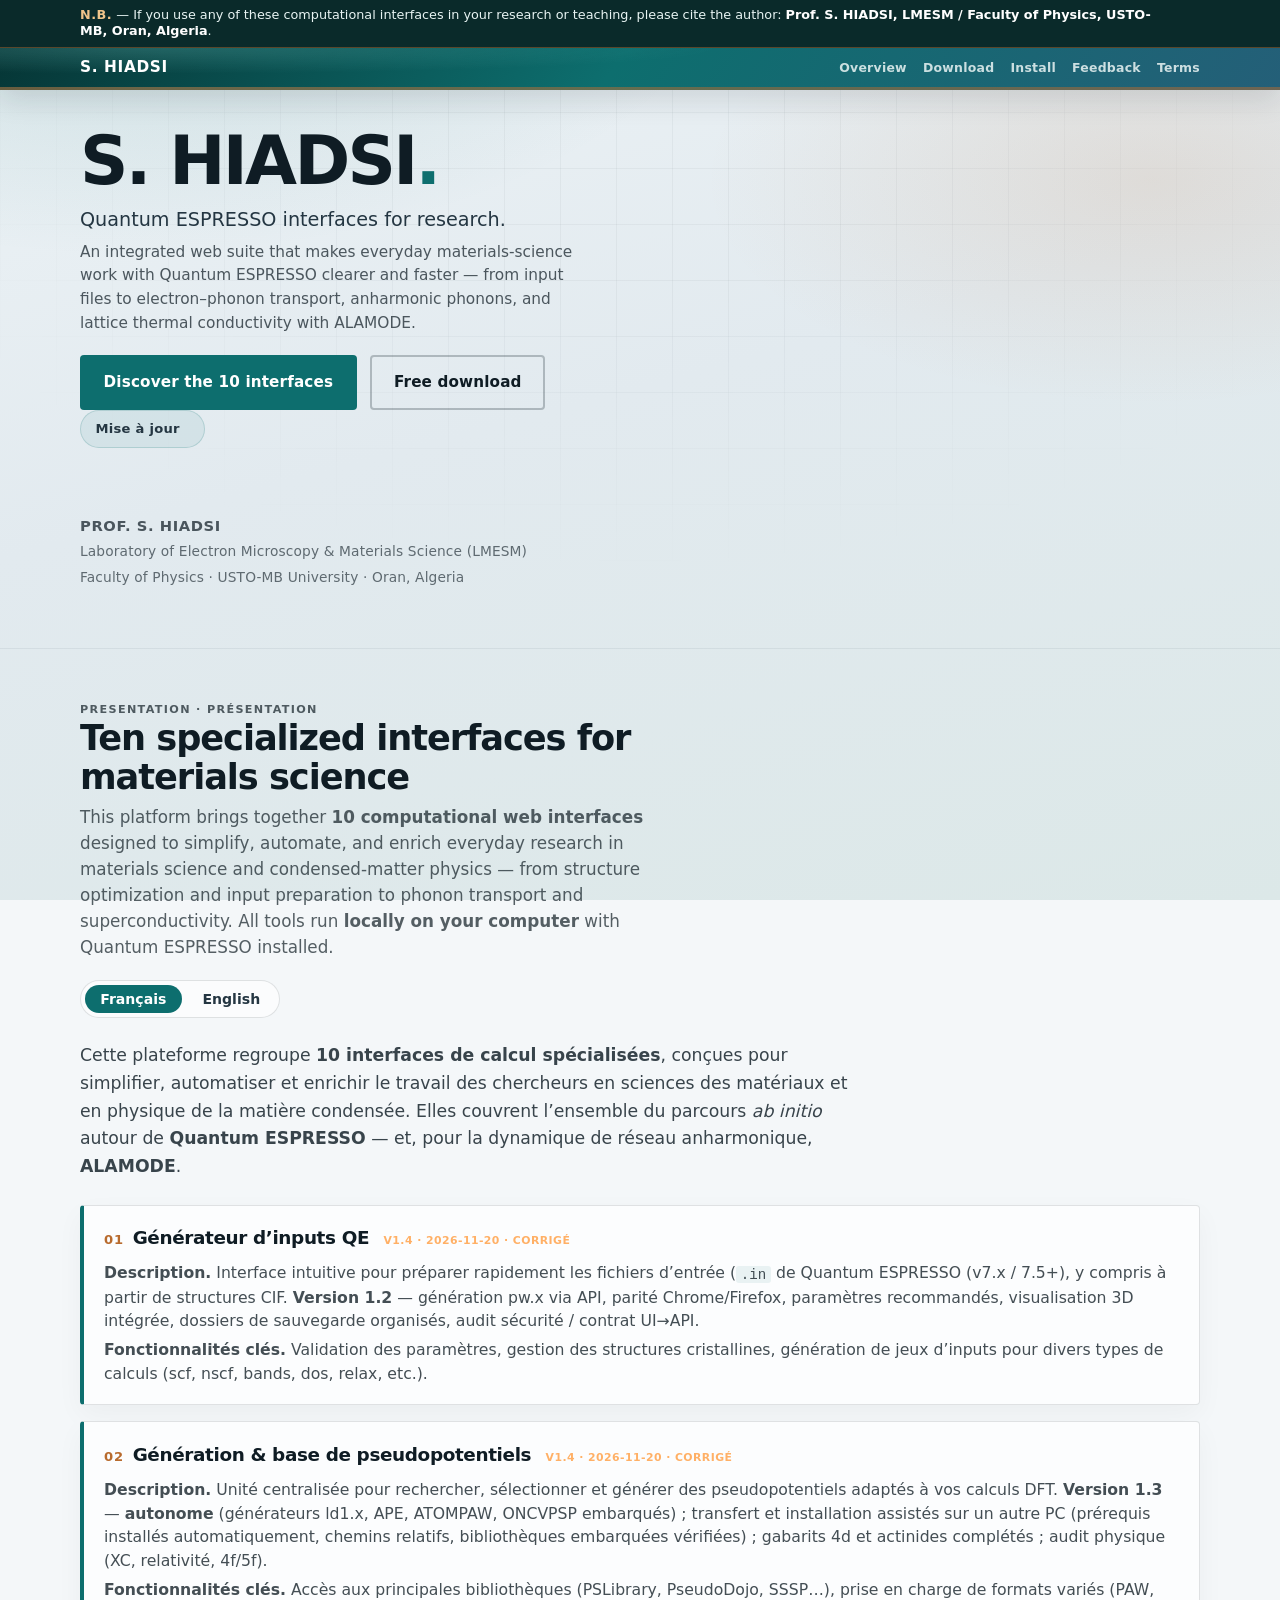
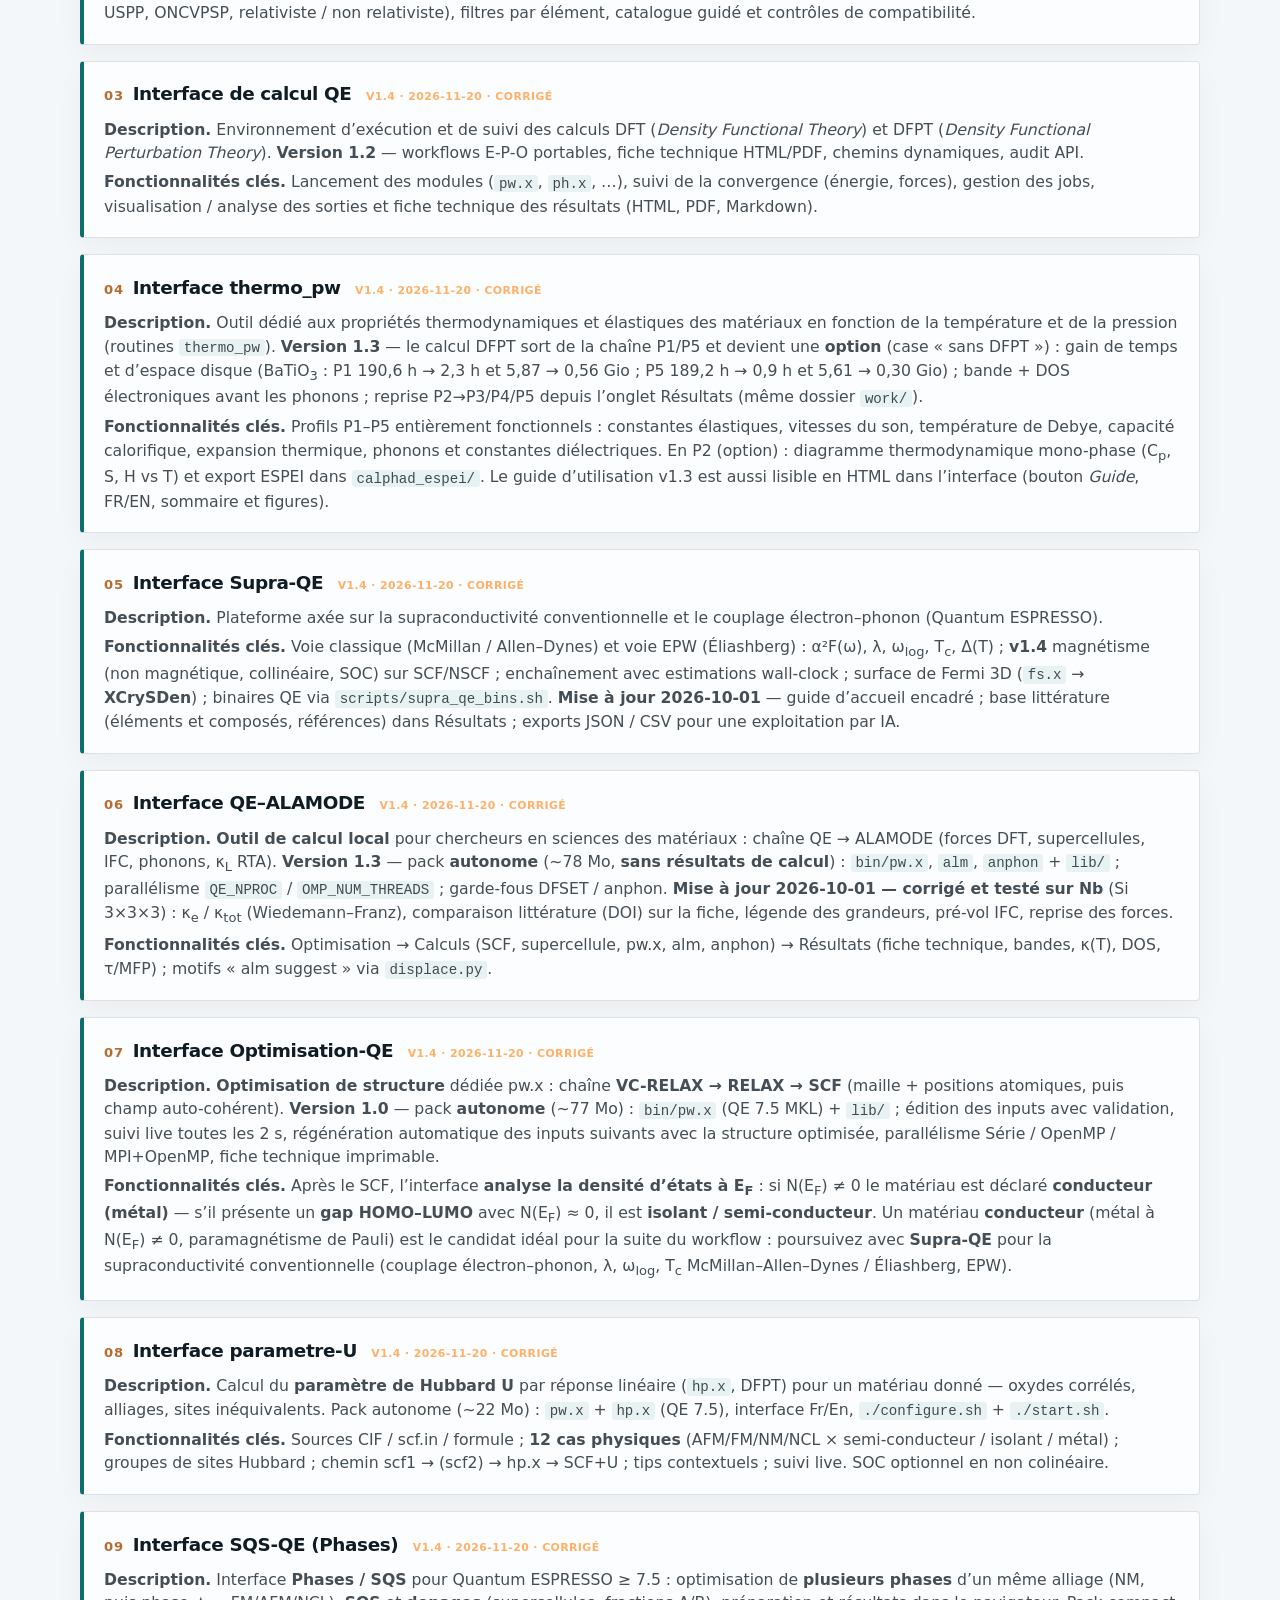
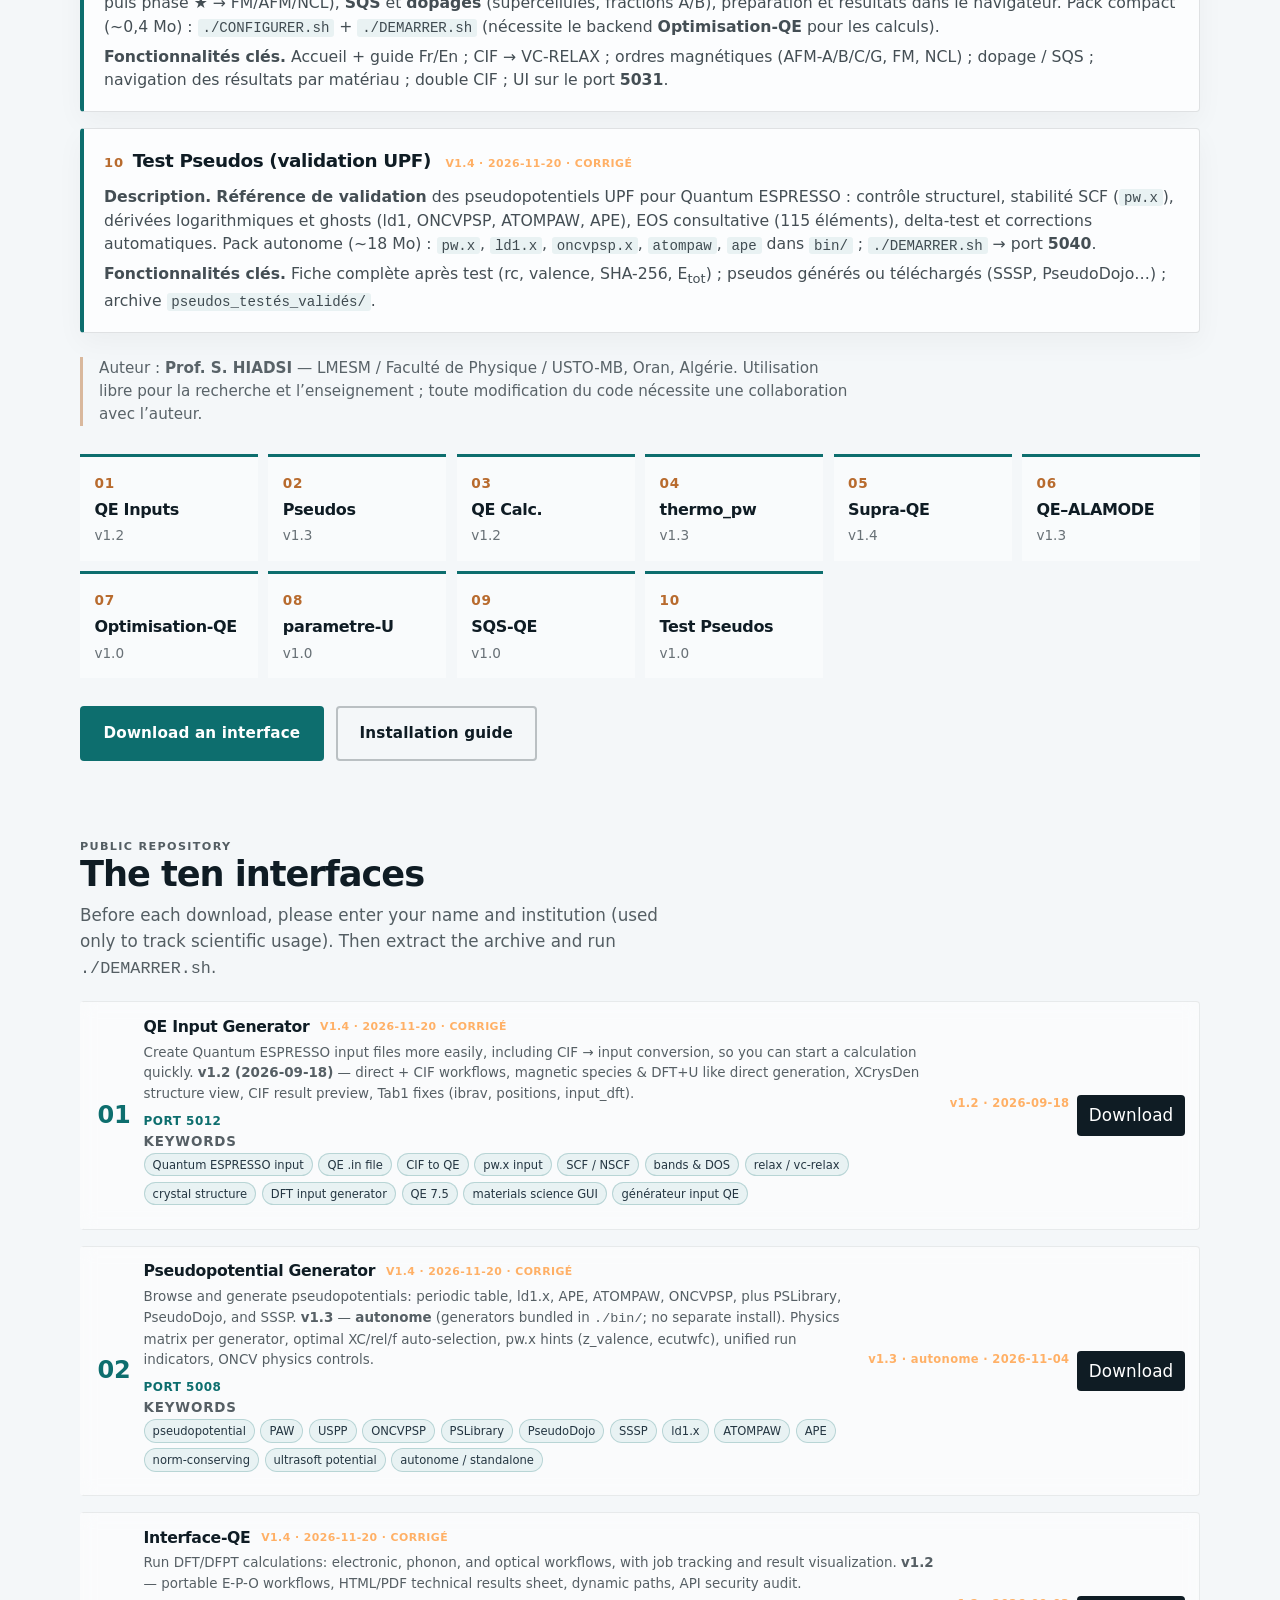
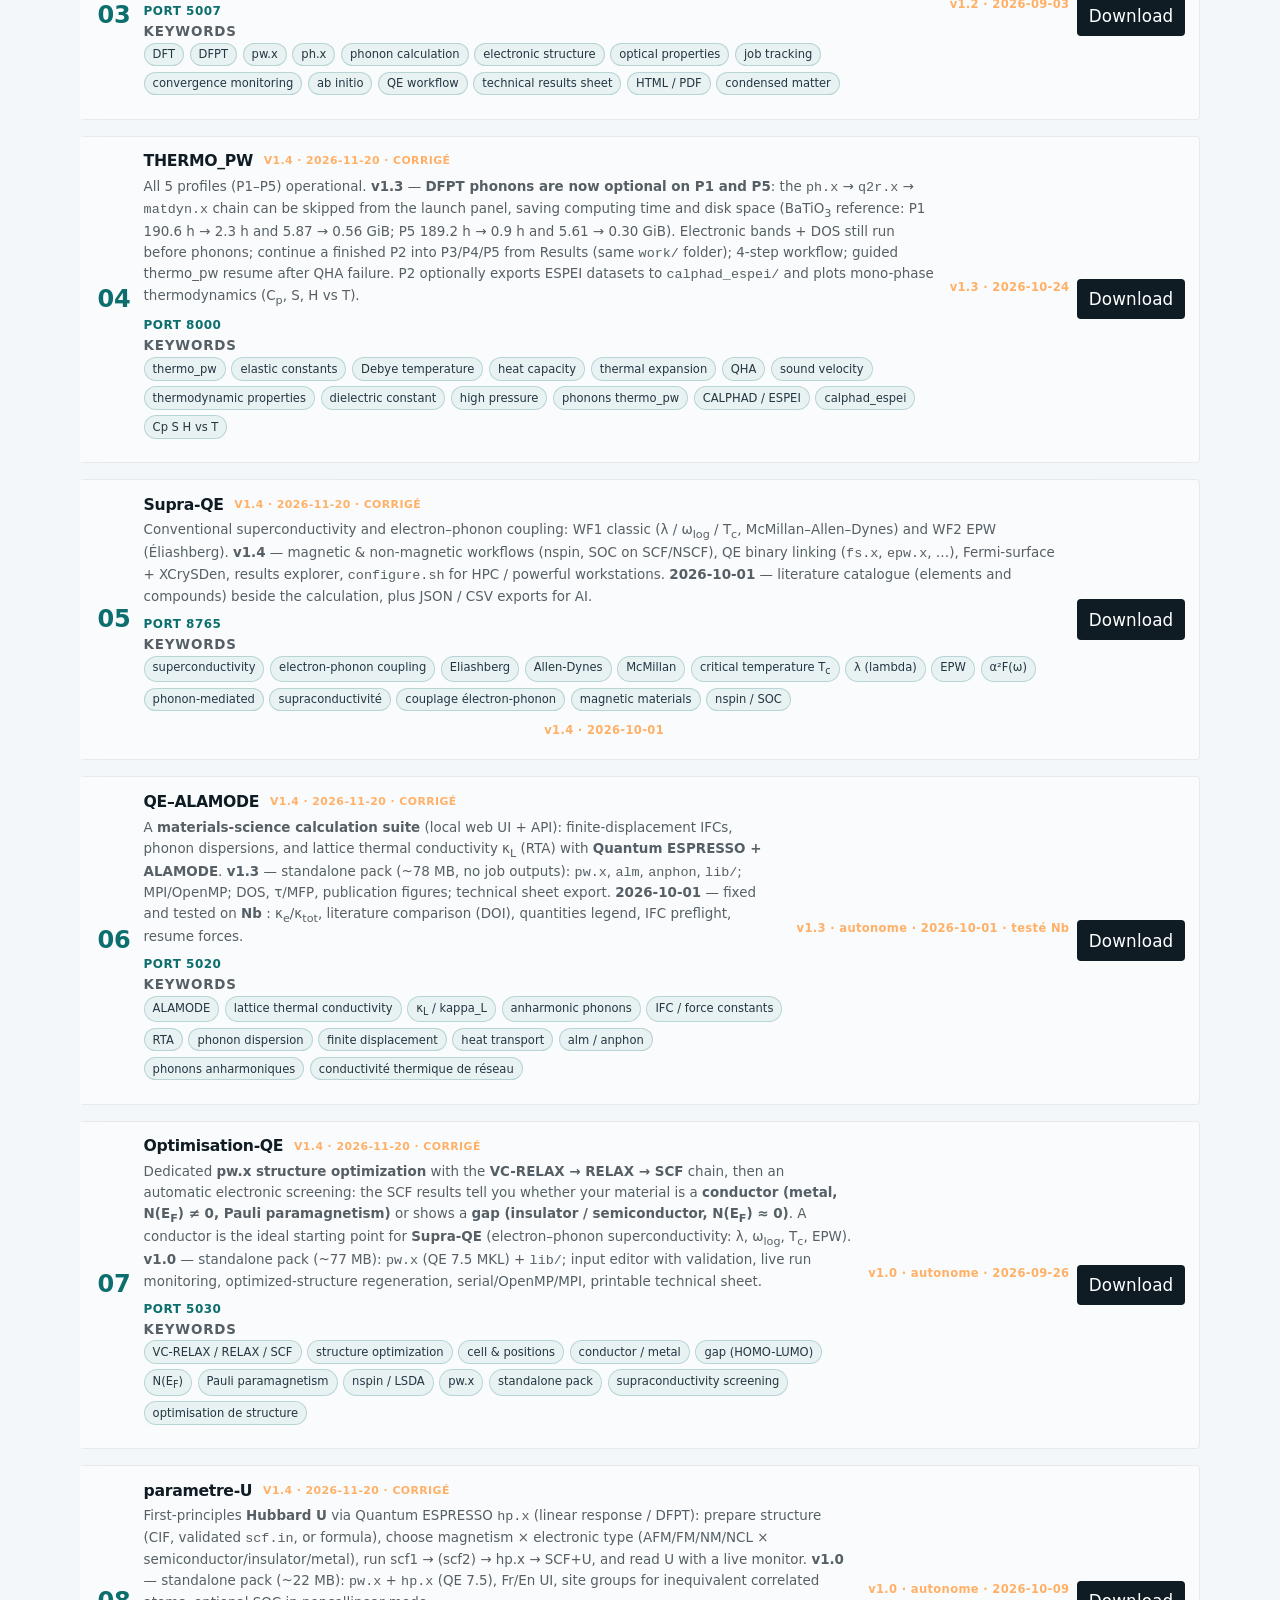
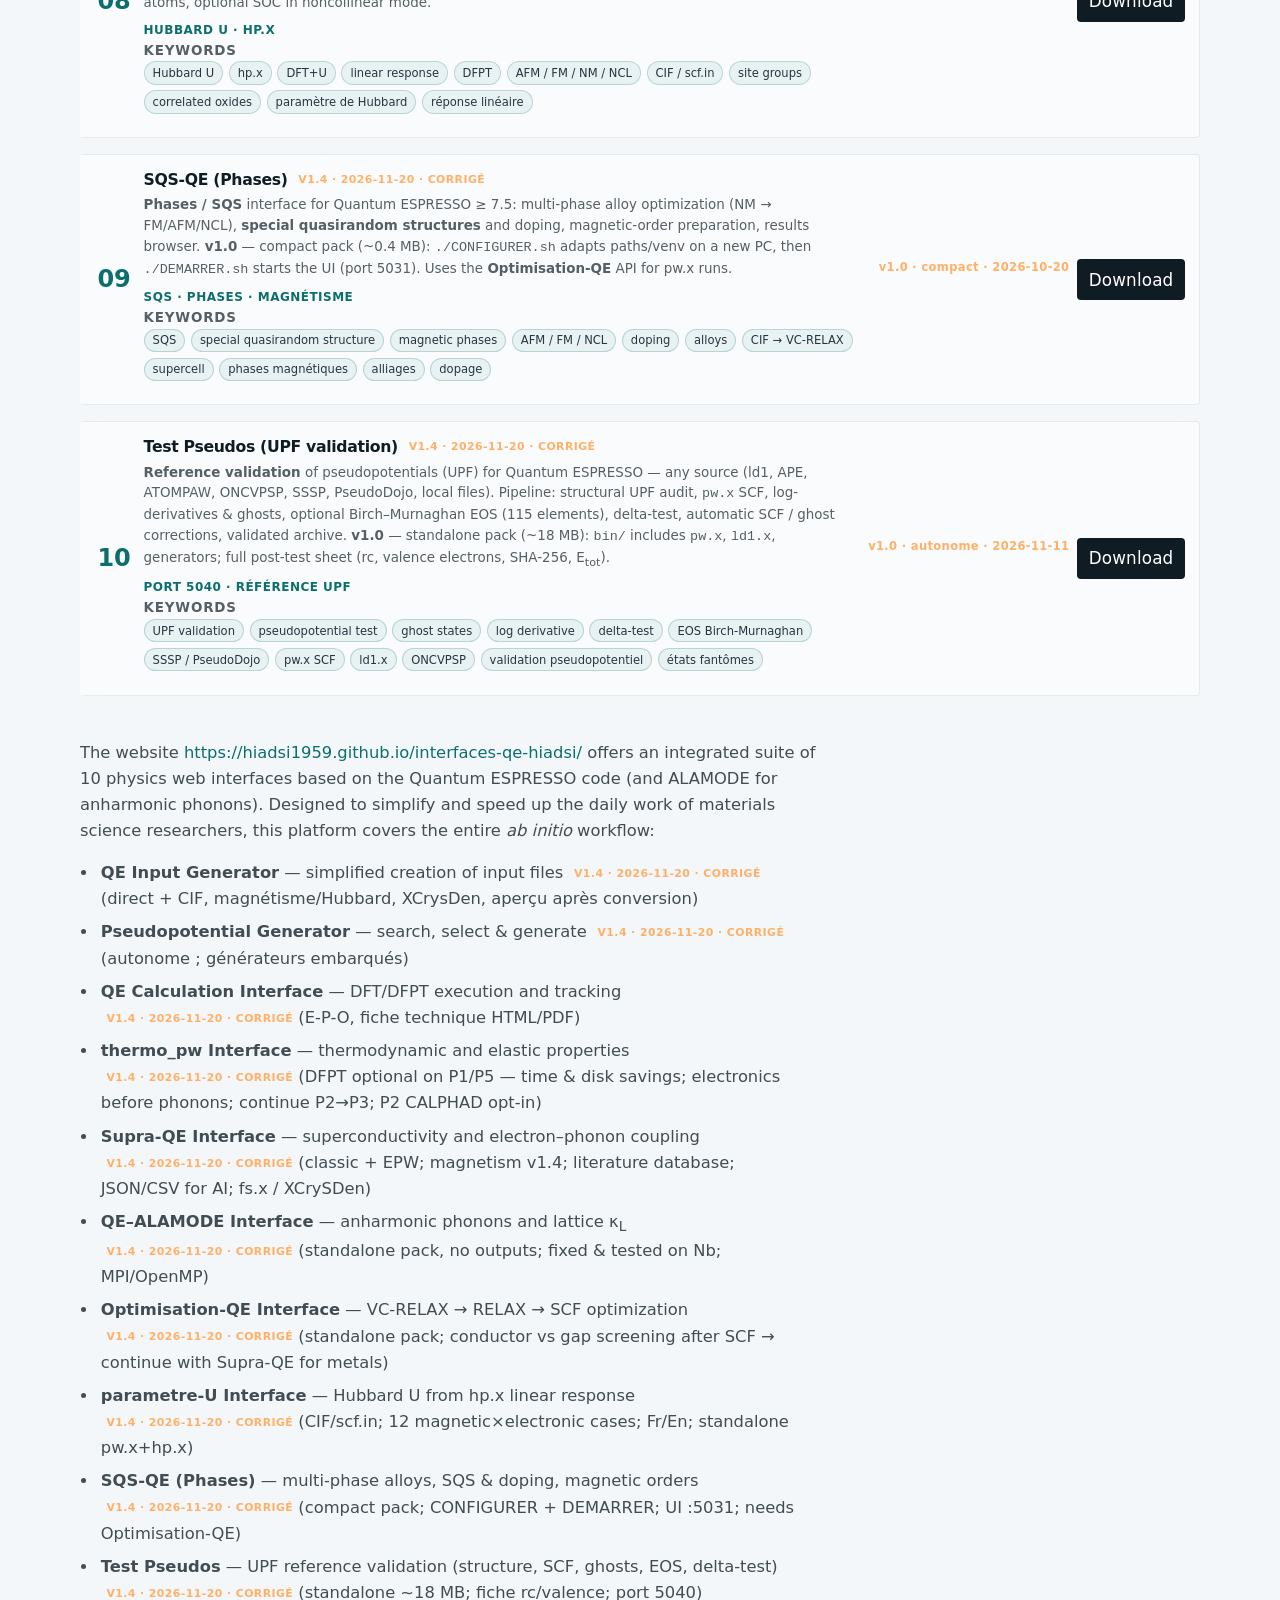
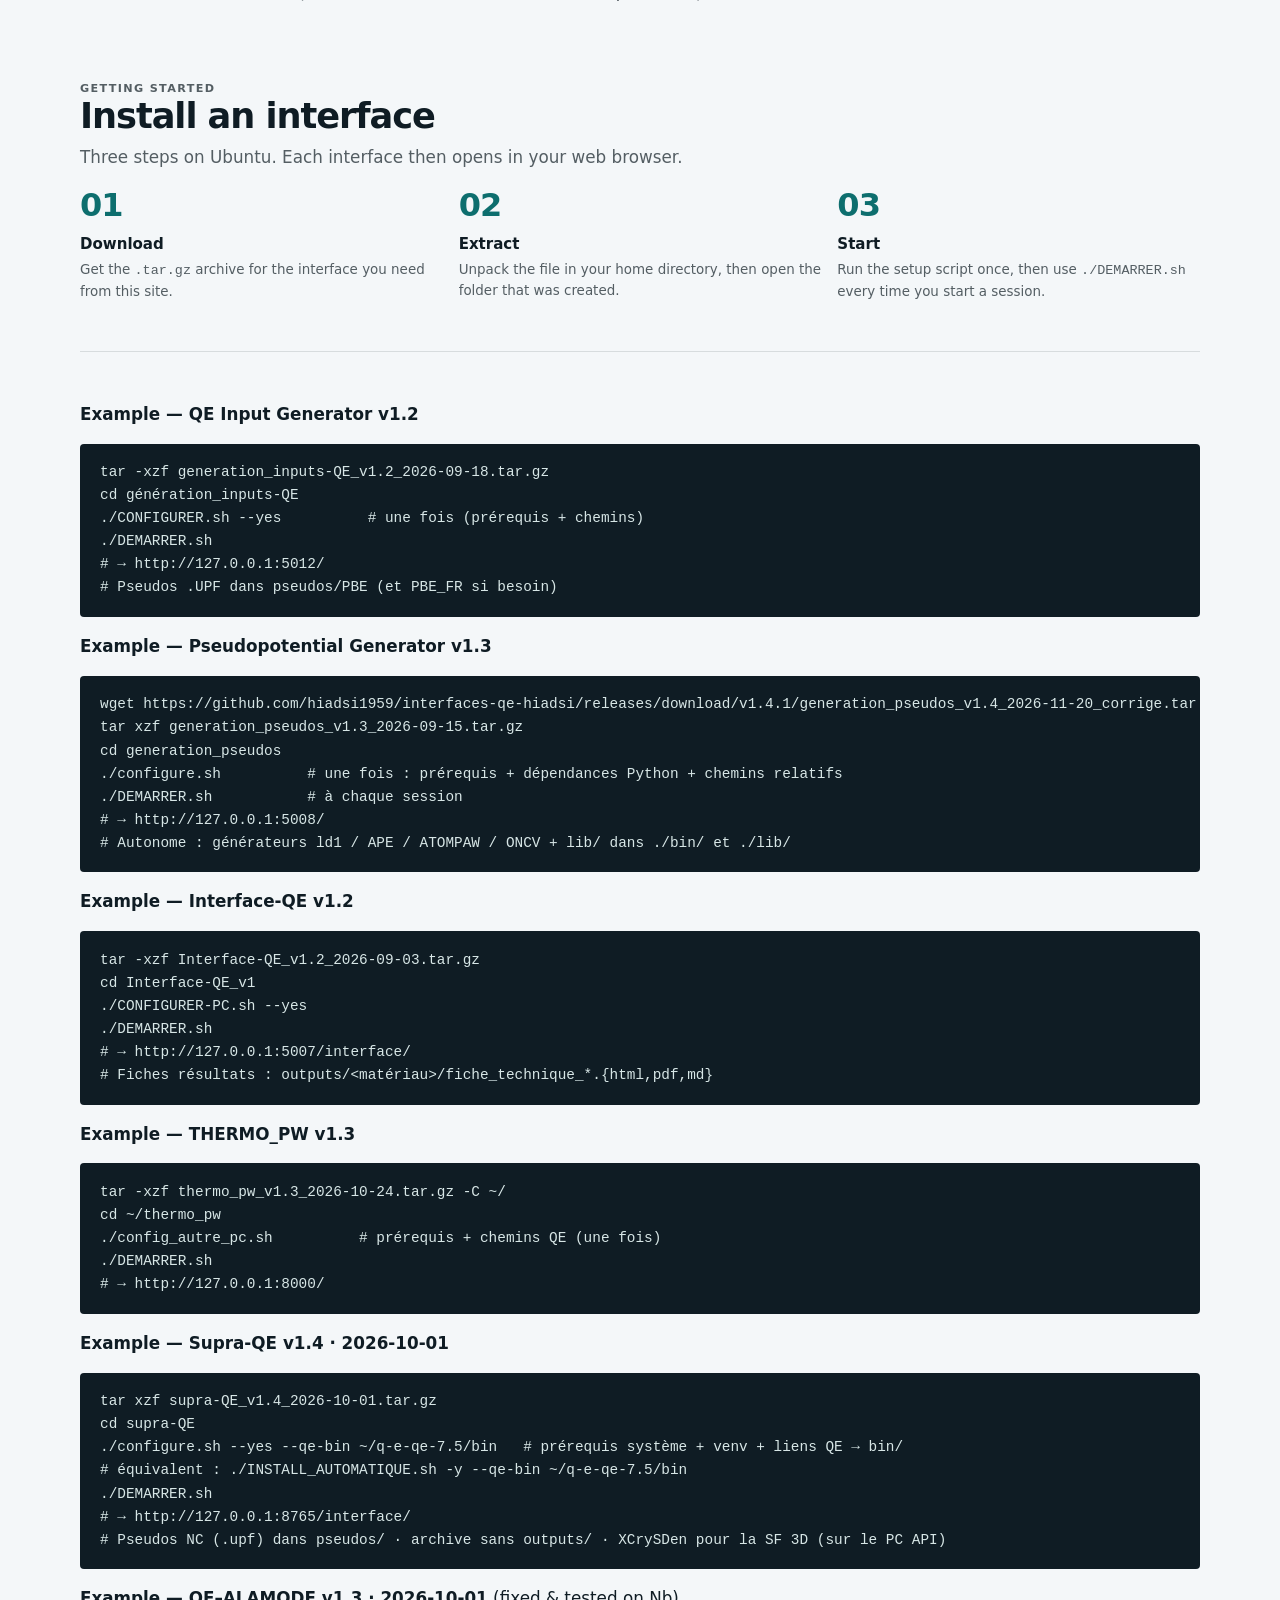
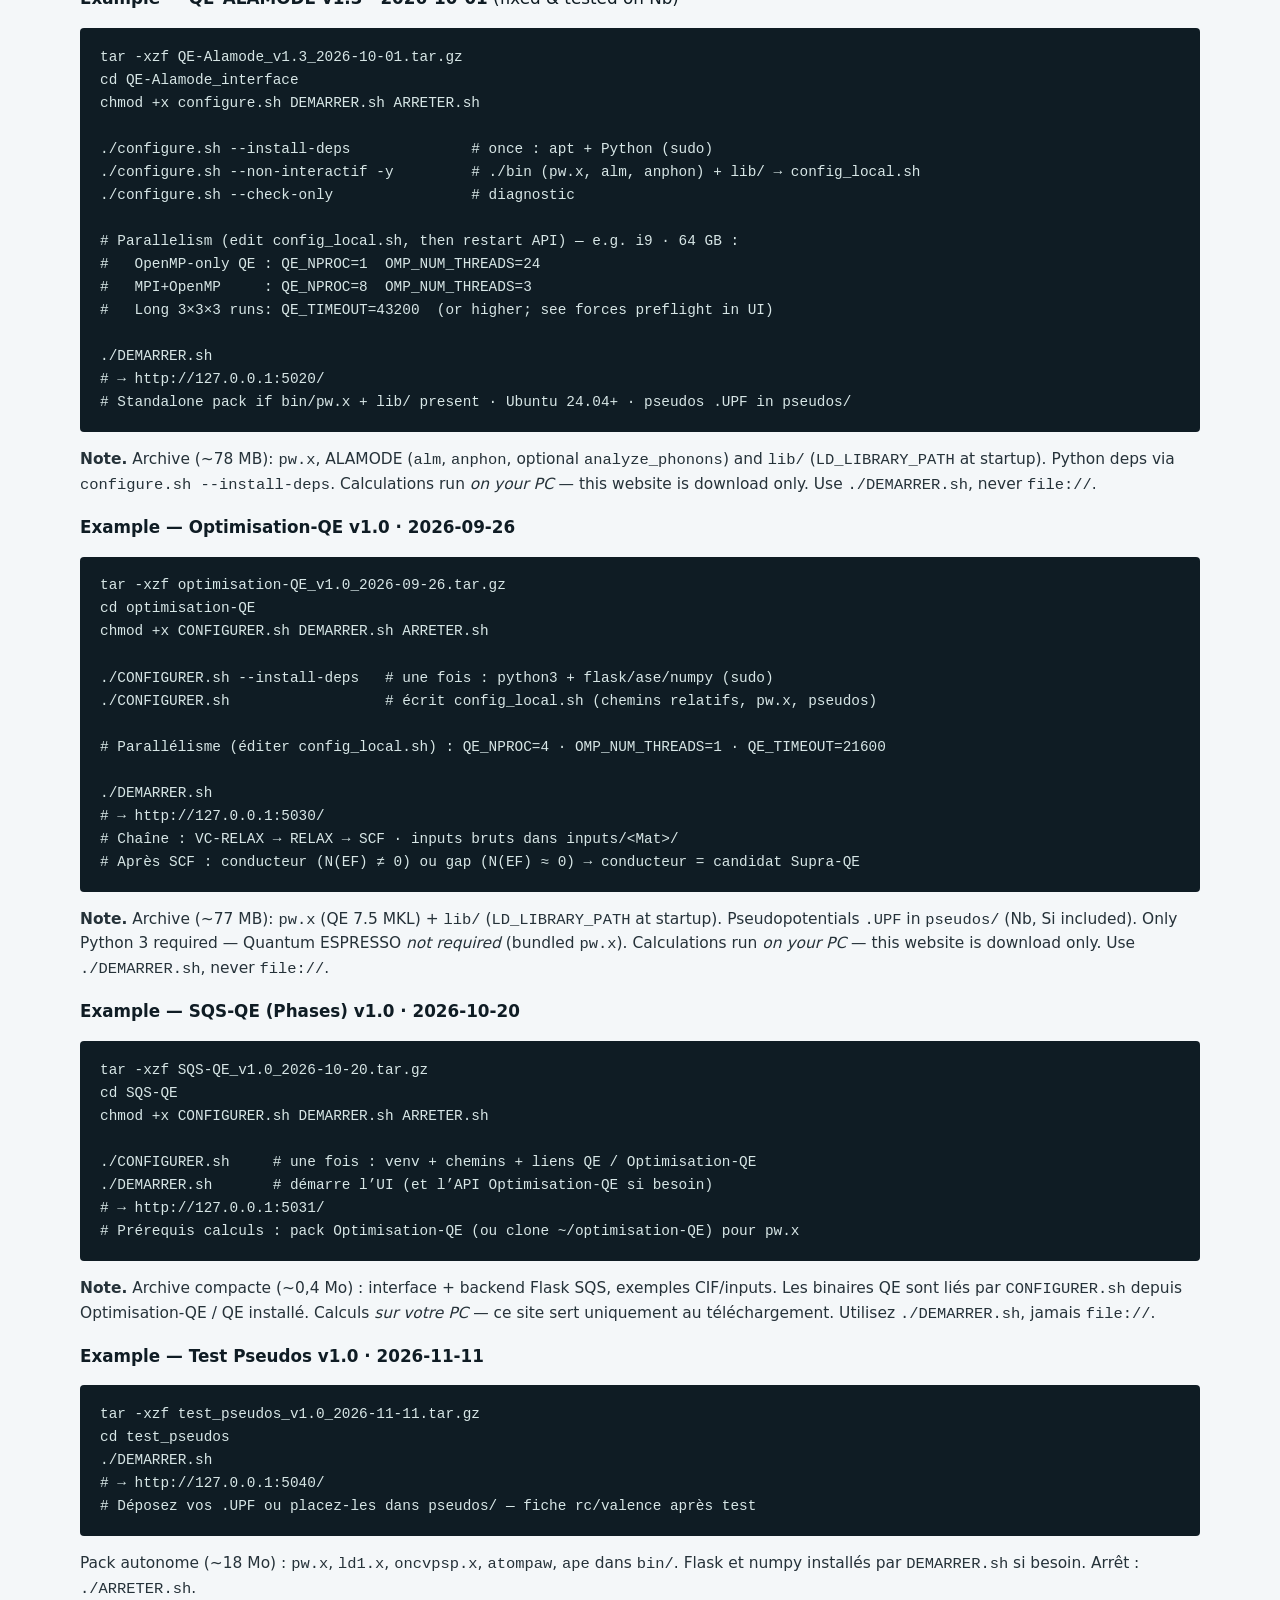
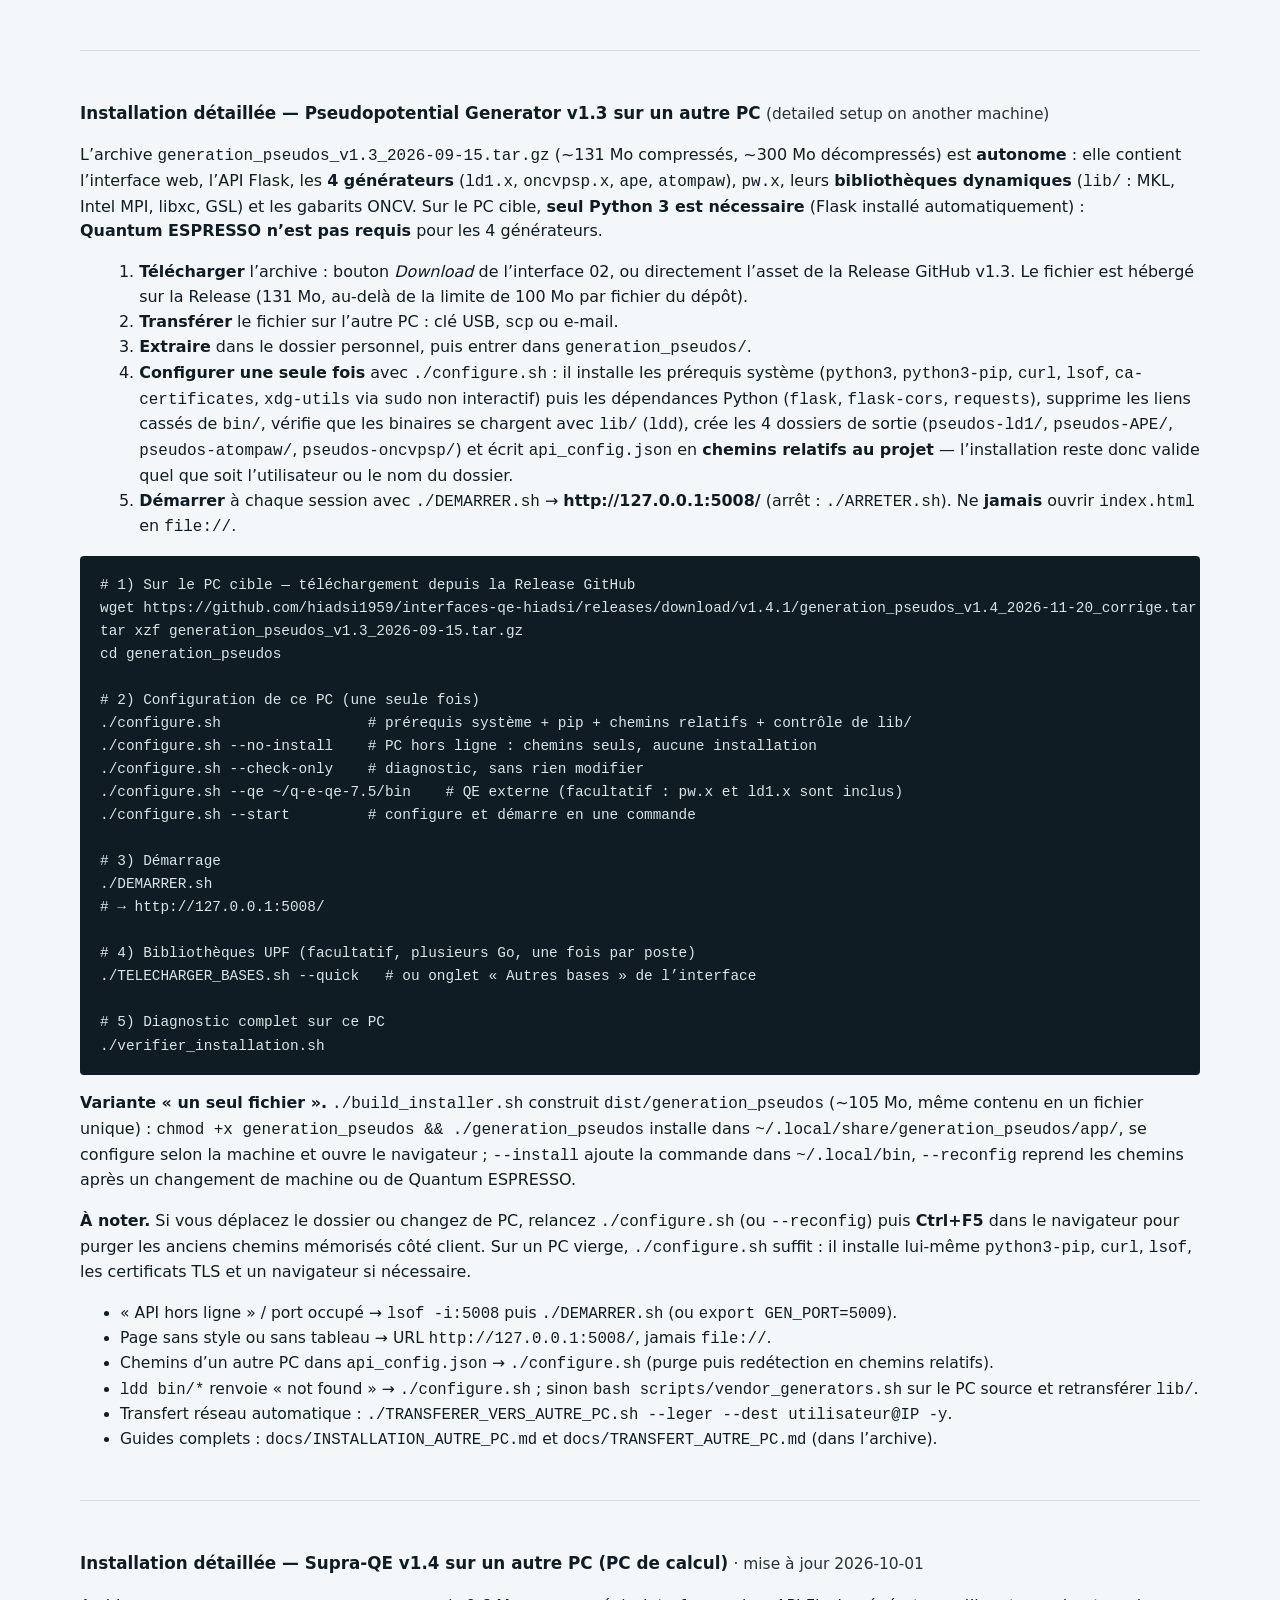
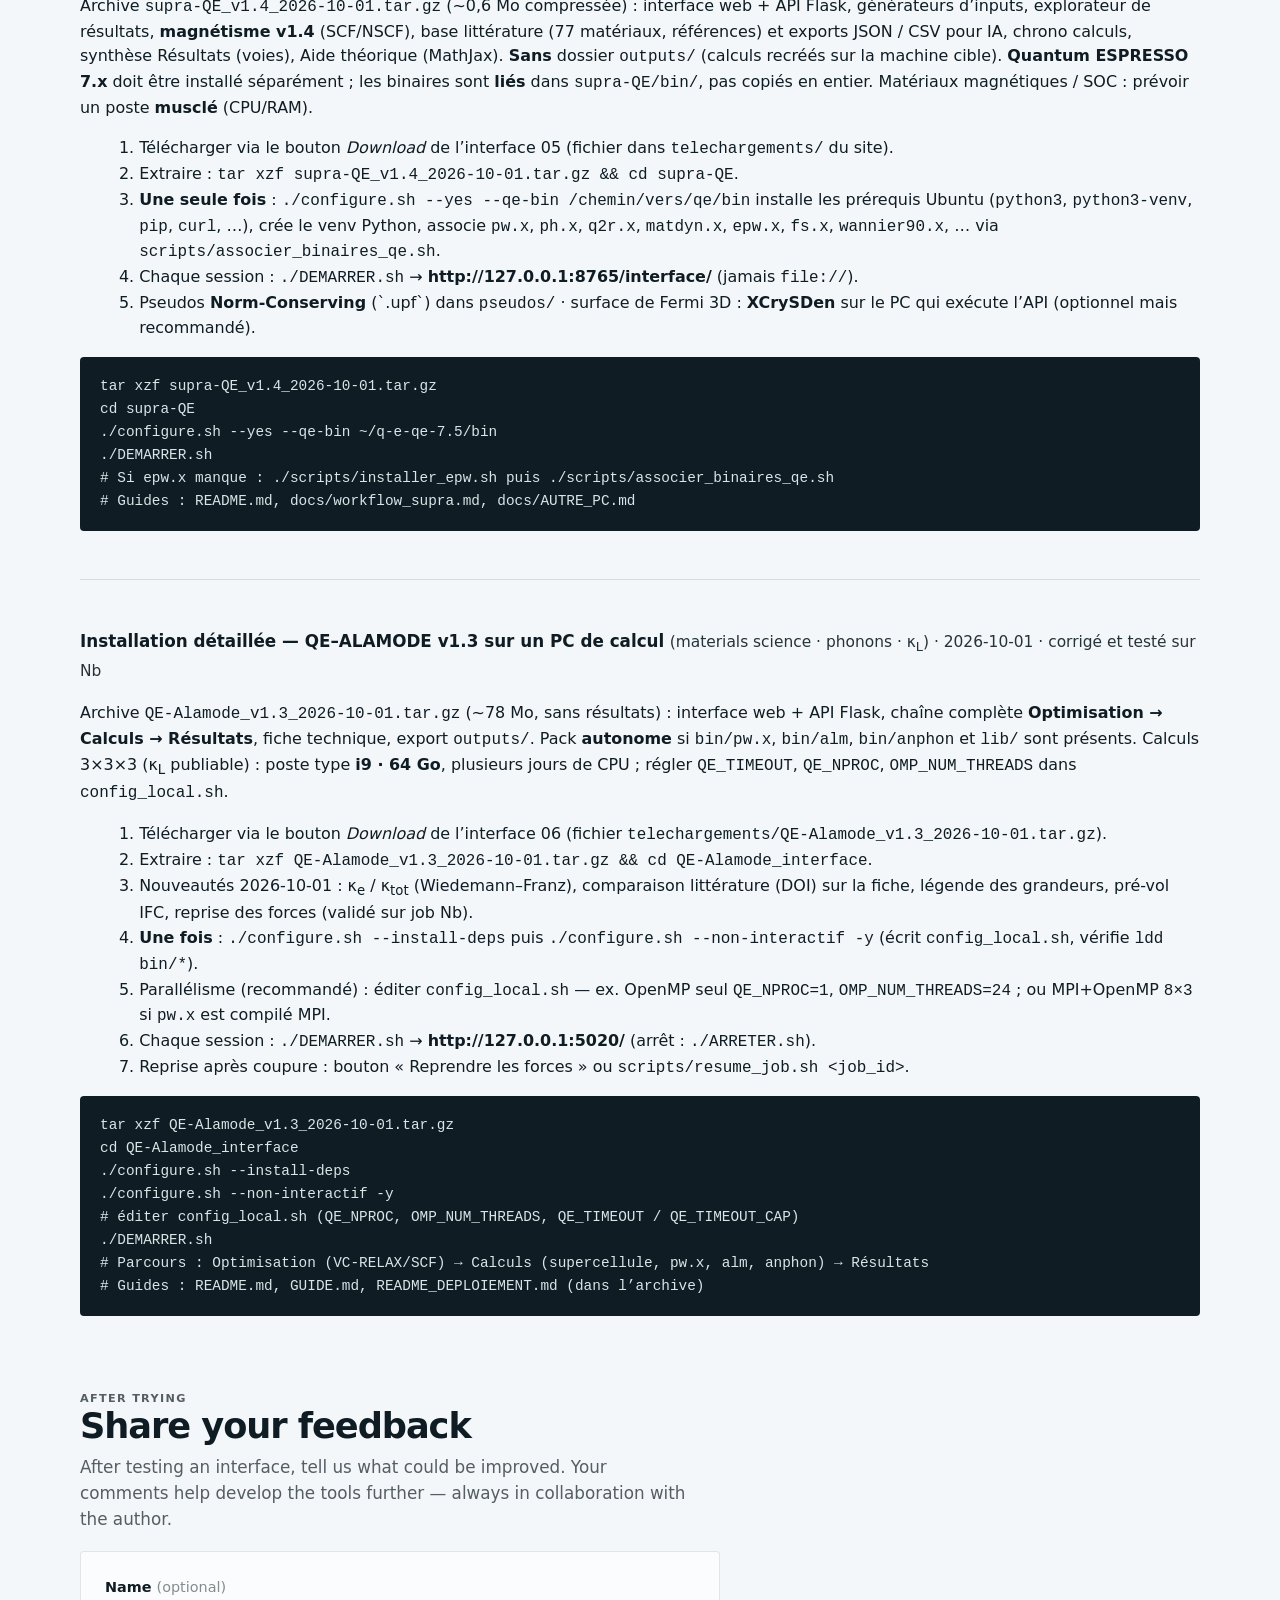
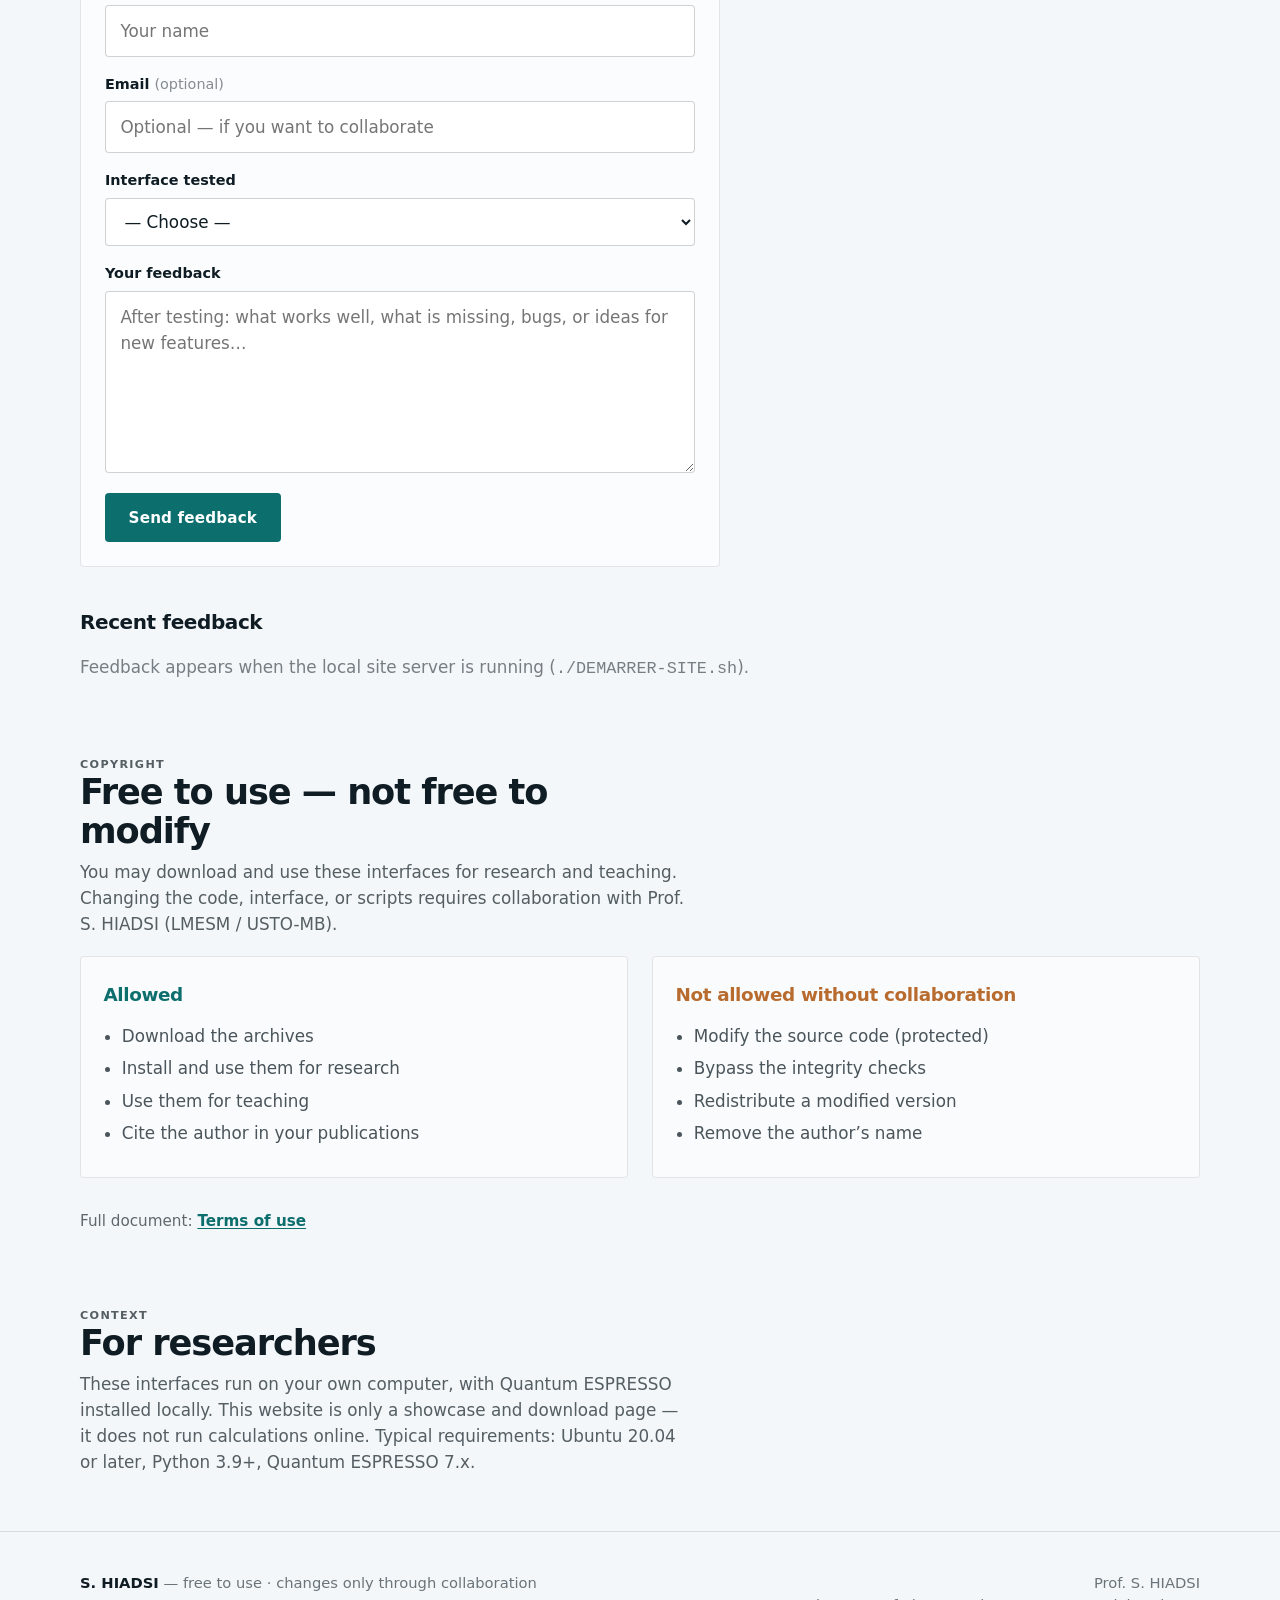
==== commit f536c267: "Pseudopotential Generator v1.4 corrigé (2026-11-20) — Release v1.4.1 Co-authored-by: Cursor <cursora" ====
--- a/index.html
+++ b/index.html
@@ -182,7 +182,7 @@
           </p>
           <ol class="pres-list">
             <li>
-              <h3><span class="pres-n">01</span> Générateur d’inputs QE <span class="tag tag-version">v1.2 · 2026-09-18</span></h3>
+              <h3><span class="pres-n">01</span> Générateur d’inputs QE <span class="tag tag-version">v1.4 · 2026-11-20 · corrigé</span></h3>
               <p><strong>Description.</strong> Interface intuitive pour préparer rapidement les fichiers d’entrée
               (<code>.in</code> de Quantum&nbsp;ESPRESSO (v7.x / 7.5+), y compris à partir de structures CIF.
               <strong>Version 1.2</strong> — génération pw.x via API, parité Chrome/Firefox, paramètres recommandés,
@@ -191,7 +191,7 @@
               génération de jeux d’inputs pour divers types de calculs (scf, nscf, bands, dos, relax, etc.).</p>
             </li>
             <li>
-              <h3><span class="pres-n">02</span> Génération &amp; base de pseudopotentiels <span class="tag tag-version">v1.3 · 2026-11-04</span></h3>
+              <h3><span class="pres-n">02</span> Génération &amp; base de pseudopotentiels <span class="tag tag-version">v1.4 · 2026-11-20 · corrigé</span></h3>
               <p><strong>Description.</strong> Unité centralisée pour rechercher, sélectionner et générer des pseudopotentiels
               adaptés à vos calculs DFT.
               <strong>Version 1.3</strong> — <strong>autonome</strong> (générateurs ld1.x, APE, ATOMPAW, ONCVPSP embarqués) ;
@@ -201,7 +201,7 @@
               filtres par élément, catalogue guidé et contrôles de compatibilité.</p>
             </li>
             <li>
-              <h3><span class="pres-n">03</span> Interface de calcul QE <span class="tag tag-version">v1.2 · 2026-09-03</span></h3>
+              <h3><span class="pres-n">03</span> Interface de calcul QE <span class="tag tag-version">v1.4 · 2026-11-20 · corrigé</span></h3>
               <p><strong>Description.</strong> Environnement d’exécution et de suivi des calculs
               DFT (<em>Density Functional Theory</em>) et DFPT (<em>Density Functional Perturbation Theory</em>).
               <strong>Version 1.2</strong> — workflows E-P-O portables, fiche technique HTML/PDF, chemins dynamiques, audit API.</p>
@@ -210,7 +210,7 @@
               et fiche technique des résultats (HTML, PDF, Markdown).</p>
             </li>
             <li>
-              <h3><span class="pres-n">04</span> Interface thermo_pw <span class="tag tag-version">v1.3 · 2026-10-24</span></h3>
+              <h3><span class="pres-n">04</span> Interface thermo_pw <span class="tag tag-version">v1.4 · 2026-11-20 · corrigé</span></h3>
               <p><strong>Description.</strong> Outil dédié aux propriétés thermodynamiques et élastiques
               des matériaux en fonction de la température et de la pression (routines <code>thermo_pw</code>).
               <strong>Version 1.3</strong> — le calcul DFPT sort de la chaîne P1/P5 et devient une
@@ -224,7 +224,7 @@
               en HTML dans l’interface (bouton <em>Guide</em>, FR/EN, sommaire et figures).</p>
             </li>
             <li>
-              <h3><span class="pres-n">05</span> Interface Supra-QE <span class="tag tag-version">v1.4 · 2026-10-01</span></h3>
+              <h3><span class="pres-n">05</span> Interface Supra-QE <span class="tag tag-version">v1.4 · 2026-11-20 · corrigé</span></h3>
               <p><strong>Description.</strong> Plateforme axée sur la supraconductivité conventionnelle
               et le couplage électron–phonon (Quantum&nbsp;ESPRESSO).</p>
               <p><strong>Fonctionnalités clés.</strong> Voie classique (McMillan / Allen–Dynes) et voie EPW (Éliashberg) :
@@ -234,7 +234,7 @@
               <strong>Mise à jour 2026-10-01</strong> — guide d’accueil encadré ; base littérature (éléments et composés, références) dans Résultats ; exports JSON / CSV pour une exploitation par IA.</p>
             </li>
             <li>
-              <h3><span class="pres-n">06</span> Interface QE–ALAMODE <span class="tag tag-version">v1.3 · 2026-10-01</span></h3>
+              <h3><span class="pres-n">06</span> Interface QE–ALAMODE <span class="tag tag-version">v1.4 · 2026-11-20 · corrigé</span></h3>
               <p><strong>Description.</strong> <strong>Outil de calcul local</strong> pour chercheurs en sciences des matériaux :
               chaîne QE → ALAMODE (forces DFT, supercellules, IFC, phonons, κ<sub>L</sub> RTA).
               <strong>Version 1.3</strong> — pack <strong>autonome</strong> (~78&nbsp;Mo, <strong>sans résultats de calcul</strong>) : <code>bin/pw.x</code>, <code>alm</code>, <code>anphon</code> + <code>lib/</code> ;
@@ -244,7 +244,7 @@
               (fiche technique, bandes, κ(T), DOS, τ/MFP) ; motifs « alm suggest » via <code>displace.py</code>.</p>
             </li>
             <li>
-              <h3><span class="pres-n">07</span> Interface Optimisation-QE <span class="tag tag-version">v1.0 · 2026-09-26</span></h3>
+              <h3><span class="pres-n">07</span> Interface Optimisation-QE <span class="tag tag-version">v1.4 · 2026-11-20 · corrigé</span></h3>
               <p><strong>Description.</strong> <strong>Optimisation de structure</strong> dédiée pw.x&nbsp;: chaîne
               <strong>VC-RELAX → RELAX → SCF</strong> (maille + positions atomiques, puis champ auto-cohérent).
               <strong>Version 1.0</strong> — pack <strong>autonome</strong> (~77&nbsp;Mo) : <code>bin/pw.x</code> (QE&nbsp;7.5 MKL) + <code>lib/</code> ;
@@ -258,7 +258,7 @@
               conventionnelle (couplage électron–phonon, λ, ω<sub>log</sub>, T<sub>c</sub> McMillan–Allen–Dynes / Éliashberg, EPW).</p>
             </li>
             <li>
-              <h3><span class="pres-n">08</span> Interface parametre-U <span class="tag tag-version">v1.0 · 2026-10-09</span></h3>
+              <h3><span class="pres-n">08</span> Interface parametre-U <span class="tag tag-version">v1.4 · 2026-11-20 · corrigé</span></h3>
               <p><strong>Description.</strong> Calcul du <strong>paramètre de Hubbard U</strong> par réponse linéaire
               (<code>hp.x</code>, DFPT) pour un matériau donné — oxydes corrélés, alliages, sites inéquivalents.
               Pack autonome (~22&nbsp;Mo) : <code>pw.x</code> + <code>hp.x</code> (QE&nbsp;7.5), interface Fr/En,
@@ -268,7 +268,7 @@
               scf1 → (scf2) → hp.x → SCF+U ; tips contextuels ; suivi live. SOC optionnel en non colinéaire.</p>
             </li>
             <li>
-              <h3><span class="pres-n">09</span> Interface SQS-QE (Phases) <span class="tag tag-version">v1.0 · 2026-10-20</span></h3>
+              <h3><span class="pres-n">09</span> Interface SQS-QE (Phases) <span class="tag tag-version">v1.4 · 2026-11-20 · corrigé</span></h3>
               <p><strong>Description.</strong> Interface <strong>Phases / SQS</strong> pour Quantum&nbsp;ESPRESSO ≥&nbsp;7.5&nbsp;:
               optimisation de <strong>plusieurs phases</strong> d’un même alliage (NM, puis phase ★ → FM/AFM/NCL),
               <strong>SQS</strong> et <strong>dopages</strong> (supercellules, fractions A/B), préparation et résultats
@@ -279,7 +279,7 @@
               UI sur le port <strong>5031</strong>.</p>
             </li>
             <li>
-              <h3><span class="pres-n">10</span> Test Pseudos (validation UPF) <span class="tag tag-version">v1.0 · 2026-11-11</span></h3>
+              <h3><span class="pres-n">10</span> Test Pseudos (validation UPF) <span class="tag tag-version">v1.4 · 2026-11-20 · corrigé</span></h3>
               <p><strong>Description.</strong> <strong>Référence de validation</strong> des pseudopotentiels UPF pour Quantum&nbsp;ESPRESSO :
               contrôle structurel, stabilité SCF (<code>pw.x</code>), dérivées logarithmiques et ghosts (ld1, ONCVPSP, ATOMPAW, APE),
               EOS consultative (115 éléments), delta-test et corrections automatiques.
@@ -306,14 +306,14 @@
           </p>
           <ol class="pres-list">
             <li>
-              <h3><span class="pres-n">01</span> QE Input Generator <span class="tag tag-version">v1.2 · 2026-09-18</span></h3>
+              <h3><span class="pres-n">01</span> QE Input Generator <span class="tag tag-version">v1.4 · 2026-11-20 · corrigé</span></h3>
               <p><strong>Description.</strong> An intuitive interface for the rapid setup of Quantum&nbsp;ESPRESSO
               (v7.x / 7.5+) input files (<code>.in</code>), including CIF → input conversion.</p>
               <p><strong>Key features.</strong> Parameter validation, crystal-structure handling, and fast generation
               of input sets for scf, nscf, bands, dos, relax, and related calculation types.</p>
             </li>
             <li>
-              <h3><span class="pres-n">02</span> Pseudopotential Generator &amp; Database <span class="tag tag-version">v1.3 · 2026-11-04</span></h3>
+              <h3><span class="pres-n">02</span> Pseudopotential Generator &amp; Database <span class="tag tag-version">v1.4 · 2026-11-20 · corrigé</span></h3>
               <p><strong>Description.</strong> A centralized tool to search, select, and generate pseudopotentials
               for DFT calculations.
               <strong>Version 1.3</strong> — <strong>standalone</strong> (ld1.x, APE, ATOMPAW, ONCVPSP generators bundled);
@@ -322,7 +322,7 @@
               support for PAW, USPP, ONCVPSP (relativistic / non-relativistic), element filters, guided catalogue, and compatibility checks.</p>
             </li>
             <li>
-              <h3><span class="pres-n">03</span> QE Calculation Interface <span class="tag tag-version">v1.2 · 2026-09-03</span></h3>
+              <h3><span class="pres-n">03</span> QE Calculation Interface <span class="tag tag-version">v1.4 · 2026-11-20 · corrigé</span></h3>
               <p><strong>Description.</strong> An execution and monitoring environment for DFT and DFPT simulations.
               <strong>Version 1.2</strong> — portable E-P-O workflows, HTML/PDF technical results sheet, dynamic paths, API audit.</p>
               <p><strong>Key features.</strong> Launch of core modules (<code>pw.x</code>, <code>ph.x</code>, …),
@@ -330,7 +330,7 @@
               and a technical results sheet (HTML, PDF, Markdown).</p>
             </li>
             <li>
-              <h3><span class="pres-n">04</span> thermo_pw Interface <span class="tag tag-version">v1.3 · 2026-10-24</span></h3>
+              <h3><span class="pres-n">04</span> thermo_pw Interface <span class="tag tag-version">v1.4 · 2026-11-20 · corrigé</span></h3>
               <p><strong>Description.</strong> A dedicated workflow for thermodynamic and elastic properties
               under varying temperature and pressure, driven by <code>thermo_pw</code>.
               <strong>Version 1.3</strong> — DFPT phonons are now <strong>optional</strong> in the P1/P5 chain
@@ -343,7 +343,7 @@
               The v1.3 user guide is also readable as HTML inside the interface (<em>Guide</em> button, FR/EN, contents and figures).</p>
             </li>
             <li>
-              <h3><span class="pres-n">05</span> Supra-QE Interface <span class="tag tag-version">v1.4 · 2026-10-01</span></h3>
+              <h3><span class="pres-n">05</span> Supra-QE Interface <span class="tag tag-version">v1.4 · 2026-11-20 · corrigé</span></h3>
               <p><strong>Description.</strong> An analysis module focused on conventional superconductivity
               and electron–phonon coupling (Quantum&nbsp;ESPRESSO).</p>
               <p><strong>Key features.</strong> Classic route (McMillan / Allen–Dynes) and EPW (Éliashberg):
@@ -353,7 +353,7 @@
               <strong>2026-10-01 update</strong> — framed home guide; literature database (elements and compounds, with references) in Results; JSON / CSV exports for AI use.</p>
             </li>
             <li>
-              <h3><span class="pres-n">06</span> QE–ALAMODE Interface <span class="tag tag-version">v1.3 · 2026-10-01</span></h3>
+              <h3><span class="pres-n">06</span> QE–ALAMODE Interface <span class="tag tag-version">v1.4 · 2026-11-20 · corrigé</span></h3>
               <p><strong>Description.</strong> A <strong>local research workflow</strong> for materials scientists:
               Quantum&nbsp;ESPRESSO + ALAMODE from DFT forces to anharmonic phonons and lattice κ<sub>L</sub> (RTA).
               <strong>Version 1.3</strong> — <strong>standalone pack</strong> (~78&nbsp;MB, no job outputs): <code>pw.x</code>, <code>alm</code>, <code>anphon</code> + <code>lib/</code>;
@@ -363,7 +363,7 @@
               alm-suggest displacements via bundled <code>displace.py</code>.</p>
             </li>
             <li>
-              <h3><span class="pres-n">07</span> Optimisation-QE Interface <span class="tag tag-version">v1.0 · 2026-09-26</span></h3>
+              <h3><span class="pres-n">07</span> Optimisation-QE Interface <span class="tag tag-version">v1.4 · 2026-11-20 · corrigé</span></h3>
               <p><strong>Description.</strong> Dedicated <strong>pw.x structure optimization</strong>: the
               <strong>VC-RELAX → RELAX → SCF</strong> chain (cell + atomic positions, then self-consistent field).
               <strong>Version 1.0</strong> — <strong>standalone pack</strong> (~77&nbsp;MB): <code>bin/pw.x</code> (QE&nbsp;7.5 MKL) + <code>lib/</code>;
@@ -377,7 +377,7 @@
               (electron–phonon coupling, λ, ω<sub>log</sub>, McMillan–Allen–Dynes / Eliashberg T<sub>c</sub>, EPW).</p>
             </li>
             <li>
-              <h3><span class="pres-n">08</span> parametre-U Interface <span class="tag tag-version">v1.0 · 2026-10-09</span></h3>
+              <h3><span class="pres-n">08</span> parametre-U Interface <span class="tag tag-version">v1.4 · 2026-11-20 · corrigé</span></h3>
               <p><strong>Description.</strong> Compute the material-specific <strong>Hubbard U</strong> from first principles
               via linear response (<code>hp.x</code>, DFPT) for correlated oxides and alloys.
               Standalone pack (~22&nbsp;MB): <code>pw.x</code> + <code>hp.x</code> (QE&nbsp;7.5), Fr/En UI,
@@ -387,7 +387,7 @@
               scf1 → (scf2) → hp.x → SCF+U; contextual tips; live monitor. Optional SOC for noncollinear runs.</p>
             </li>
             <li>
-              <h3><span class="pres-n">09</span> SQS-QE (Phases) Interface <span class="tag tag-version">v1.0 · 2026-10-20</span></h3>
+              <h3><span class="pres-n">09</span> SQS-QE (Phases) Interface <span class="tag tag-version">v1.4 · 2026-11-20 · corrigé</span></h3>
               <p><strong>Description.</strong> <strong>Phases / SQS</strong> web UI for Quantum&nbsp;ESPRESSO ≥&nbsp;7.5:
               optimize <strong>several phases</strong> of the same alloy (NM, then ★ phase → FM/AFM/NCL),
               <strong>SQS</strong> and <strong>doping</strong> (supercells, A/B fractions), prepare and browse results
@@ -398,7 +398,7 @@
               UI on port <strong>5031</strong>.</p>
             </li>
             <li>
-              <h3><span class="pres-n">10</span> Test Pseudos (UPF validation) <span class="tag tag-version">v1.0 · 2026-11-11</span></h3>
+              <h3><span class="pres-n">10</span> Test Pseudos (UPF validation) <span class="tag tag-version">v1.4 · 2026-11-20 · corrigé</span></h3>
               <p><strong>Description.</strong> <strong>Reference validation</strong> of UPF pseudopotentials for Quantum&nbsp;ESPRESSO:
               structural checks, SCF stability (<code>pw.x</code>), log-derivative / ghost analysis (ld1, ONCVPSP, ATOMPAW, APE),
               optional EOS (115 elements), delta-test, and automatic corrections.
@@ -451,7 +451,7 @@
           <article class="interface-item reveal" itemscope itemtype="https://schema.org/SoftwareApplication">
             <div class="iface-num">01</div>
             <div class="iface-body">
-              <h3 itemprop="name">QE Input Generator <span class="tag tag-version">v1.2 · 2026-09-18</span></h3>
+              <h3 itemprop="name">QE Input Generator <span class="tag tag-version">v1.4 · 2026-11-20 · corrigé</span></h3>
               <p itemprop="description">Create Quantum ESPRESSO input files more easily, including CIF → input conversion, so you can start a calculation quickly. <strong>v1.2 (2026-09-18)</strong> — direct + CIF workflows, magnetic species &amp; DFT+U like direct generation, XCrysDen structure view, CIF result preview, Tab1 fixes (ibrav, positions, input_dft).</p>
               <span class="tag">Port 5012</span>
               <p class="kw-label">Keywords</p>
@@ -482,7 +482,7 @@
           <article class="interface-item reveal" itemscope itemtype="https://schema.org/SoftwareApplication">
             <div class="iface-num">02</div>
             <div class="iface-body">
-              <h3 itemprop="name">Pseudopotential Generator <span class="tag tag-version">v1.3 · 2026-11-04</span></h3>
+              <h3 itemprop="name">Pseudopotential Generator <span class="tag tag-version">v1.4 · 2026-11-20 · corrigé</span></h3>
               <p itemprop="description">
                 Browse and generate pseudopotentials: periodic table, ld1.x, APE, ATOMPAW, ONCVPSP,
                 plus PSLibrary, PseudoDojo, and SSSP.
@@ -512,15 +512,15 @@
               <span class="iface-release-date" title="Release date">v1.3 · autonome · 2026-11-04</span>
               <button type="button" class="btn btn-sm btn-download"
                 data-interface="generation_pseudos"
-                data-label="Pseudopotential Generator v1.3"
-                data-file="telechargements/generation_pseudos_v1.3_2026-11-04.tar.gz">Download</button>
+                data-label="Pseudopotential Generator v1.4 corrigé"
+                data-file="https://github.com/hiadsi1959/interfaces-qe-hiadsi/releases/download/v1.4.1/generation_pseudos_v1.4_2026-11-20_corrige.tar.gz">Download</button>
             </div>
           </article>
 
           <article class="interface-item reveal" itemscope itemtype="https://schema.org/SoftwareApplication">
             <div class="iface-num">03</div>
             <div class="iface-body">
-              <h3 itemprop="name">Interface-QE <span class="tag tag-version">v1.2 · 2026-09-03</span></h3>
+              <h3 itemprop="name">Interface-QE <span class="tag tag-version">v1.4 · 2026-11-20 · corrigé</span></h3>
               <p itemprop="description">Run DFT/DFPT calculations: electronic, phonon, and optical workflows, with job tracking and result visualization. <strong>v1.2</strong> — portable E-P-O workflows, HTML/PDF technical results sheet, dynamic paths, API security audit.</p>
               <span class="tag">Port 5007</span>
               <p class="kw-label">Keywords</p>
@@ -553,7 +553,7 @@
           <article class="interface-item reveal" itemscope itemtype="https://schema.org/SoftwareApplication">
             <div class="iface-num">04</div>
             <div class="iface-body">
-              <h3 itemprop="name">THERMO_PW <span class="tag tag-version">v1.3 · 2026-10-24</span></h3>
+              <h3 itemprop="name">THERMO_PW <span class="tag tag-version">v1.4 · 2026-11-20 · corrigé</span></h3>
               <p itemprop="description">All 5 profiles (P1–P5) operational. <strong>v1.3</strong> — <strong>DFPT phonons are now optional on P1 and P5</strong>: the <code>ph.x</code> → <code>q2r.x</code> → <code>matdyn.x</code> chain can be skipped from the launch panel, saving computing time and disk space (BaTiO<sub>3</sub> reference: P1 190.6 h → 2.3 h and 5.87 → 0.56 GiB; P5 189.2 h → 0.9 h and 5.61 → 0.30 GiB). Electronic bands + DOS still run before phonons; continue a finished P2 into P3/P4/P5 from Results (same <code>work/</code> folder); 4-step workflow; guided thermo_pw resume after QHA failure. P2 optionally exports ESPEI datasets to <code>calphad_espei/</code> and plots mono-phase thermodynamics (C<sub>p</sub>, S, H vs T).</p>
               <span class="tag">Port 8000</span>
               <p class="kw-label">Keywords</p>
@@ -586,7 +586,7 @@
           <article class="interface-item reveal" itemscope itemtype="https://schema.org/SoftwareApplication">
             <div class="iface-num">05</div>
             <div class="iface-body">
-              <h3 itemprop="name">Supra-QE <span class="tag tag-version">v1.4 · 2026-10-01</span></h3>
+              <h3 itemprop="name">Supra-QE <span class="tag tag-version">v1.4 · 2026-11-20 · corrigé</span></h3>
               <p itemprop="description">
                 Conventional superconductivity and electron–phonon coupling: WF1 classic (λ / ω<sub>log</sub> / T<sub>c</sub>,
                 McMillan–Allen–Dynes) and WF2 EPW (Éliashberg). <strong>v1.4</strong> — magnetic &amp; non-magnetic workflows
@@ -625,7 +625,7 @@
           <article class="interface-item reveal" itemscope itemtype="https://schema.org/SoftwareApplication">
             <div class="iface-num">06</div>
             <div class="iface-body">
-              <h3 itemprop="name">QE–ALAMODE <span class="tag tag-version">v1.3 · 2026-10-01</span></h3>
+              <h3 itemprop="name">QE–ALAMODE <span class="tag tag-version">v1.4 · 2026-11-20 · corrigé</span></h3>
               <p itemprop="description">
                 A <strong>materials-science calculation suite</strong> (local web UI + API): finite-displacement
                 IFCs, phonon dispersions, and lattice thermal conductivity κ<sub>L</sub> (RTA) with
@@ -663,7 +663,7 @@
           <article class="interface-item reveal" itemscope itemtype="https://schema.org/SoftwareApplication">
             <div class="iface-num">07</div>
             <div class="iface-body">
-              <h3 itemprop="name">Optimisation-QE <span class="tag tag-version">v1.0 · 2026-09-26</span></h3>
+              <h3 itemprop="name">Optimisation-QE <span class="tag tag-version">v1.4 · 2026-11-20 · corrigé</span></h3>
               <p itemprop="description">
                 Dedicated <strong>pw.x structure optimization</strong> with the <strong>VC-RELAX → RELAX → SCF</strong> chain,
                 then an automatic electronic screening: the SCF results tell you whether your material is a
@@ -703,7 +703,7 @@
           <article class="interface-item reveal" itemscope itemtype="https://schema.org/SoftwareApplication">
             <div class="iface-num">08</div>
             <div class="iface-body">
-              <h3 itemprop="name">parametre-U <span class="tag tag-version">v1.0 · 2026-10-09</span></h3>
+              <h3 itemprop="name">parametre-U <span class="tag tag-version">v1.4 · 2026-11-20 · corrigé</span></h3>
               <p itemprop="description">
                 First-principles <strong>Hubbard U</strong> via Quantum&nbsp;ESPRESSO <code>hp.x</code> (linear response / DFPT):
                 prepare structure (CIF, validated <code>scf.in</code>, or formula), choose magnetism × electronic type
@@ -739,7 +739,7 @@
           <article class="interface-item reveal" itemscope itemtype="https://schema.org/SoftwareApplication">
             <div class="iface-num">09</div>
             <div class="iface-body">
-              <h3 itemprop="name">SQS-QE (Phases) <span class="tag tag-version">v1.0 · 2026-10-20</span></h3>
+              <h3 itemprop="name">SQS-QE (Phases) <span class="tag tag-version">v1.4 · 2026-11-20 · corrigé</span></h3>
               <p itemprop="description">
                 <strong>Phases / SQS</strong> interface for Quantum&nbsp;ESPRESSO ≥&nbsp;7.5: multi-phase alloy optimization
                 (NM → FM/AFM/NCL), <strong>special quasirandom structures</strong> and doping, magnetic-order preparation,
@@ -775,7 +775,7 @@
           <article class="interface-item reveal" itemscope itemtype="https://schema.org/SoftwareApplication">
             <div class="iface-num">10</div>
             <div class="iface-body">
-              <h3 itemprop="name">Test Pseudos (UPF validation) <span class="tag tag-version">v1.0 · 2026-11-11</span></h3>
+              <h3 itemprop="name">Test Pseudos (UPF validation) <span class="tag tag-version">v1.4 · 2026-11-20 · corrigé</span></h3>
               <p itemprop="description">
                 <strong>Reference validation</strong> of pseudopotentials (UPF) for Quantum&nbsp;ESPRESSO — any source
                 (ld1, APE, ATOMPAW, ONCVPSP, SSSP, PseudoDojo, local files). Pipeline: structural UPF audit,
@@ -822,16 +822,16 @@
             <em>ab initio</em> workflow:
           </p>
           <ul>
-            <li><strong>QE Input Generator</strong> — simplified creation of input files <span class="tag tag-version">v1.2 · 2026-09-18</span> (direct + CIF, magnétisme/Hubbard, XCrysDen, aperçu après conversion)</li>
-            <li><strong>Pseudopotential Generator</strong> — search, select &amp; generate <span class="tag tag-version">v1.3 · 2026-11-04</span> (autonome ; générateurs embarqués)</li>
-            <li><strong>QE Calculation Interface</strong> — DFT/DFPT execution and tracking <span class="tag tag-version">v1.2 · 2026-09-03</span> (E-P-O, fiche technique HTML/PDF)</li>
-            <li><strong>thermo_pw Interface</strong> — thermodynamic and elastic properties <span class="tag tag-version">v1.3 · 2026-10-24</span> (DFPT optional on P1/P5 — time &amp; disk savings; electronics before phonons; continue P2→P3; P2 CALPHAD opt-in)</li>
-            <li><strong>Supra-QE Interface</strong> — superconductivity and electron–phonon coupling <span class="tag tag-version">v1.4 · 2026-10-01</span> (classic + EPW; magnetism v1.4; literature database; JSON/CSV for AI; fs.x / XCrySDen)</li>
-            <li><strong>QE–ALAMODE Interface</strong> — anharmonic phonons and lattice κ<sub>L</sub> <span class="tag tag-version">v1.3 · 2026-10-01</span> (standalone pack, no outputs; fixed &amp; tested on Nb; MPI/OpenMP)</li>
-            <li><strong>Optimisation-QE Interface</strong> — VC-RELAX → RELAX → SCF optimization <span class="tag tag-version">v1.0 · 2026-09-26</span> (standalone pack; conductor vs gap screening after SCF → continue with Supra-QE for metals)</li>
-            <li><strong>parametre-U Interface</strong> — Hubbard U from hp.x linear response <span class="tag tag-version">v1.0 · 2026-10-09</span> (CIF/scf.in; 12 magnetic×electronic cases; Fr/En; standalone pw.x+hp.x)</li>
-            <li><strong>SQS-QE (Phases)</strong> — multi-phase alloys, SQS &amp; doping, magnetic orders <span class="tag tag-version">v1.0 · 2026-10-20</span> (compact pack; CONFIGURER + DEMARRER; UI :5031; needs Optimisation-QE)</li>
-            <li><strong>Test Pseudos</strong> — UPF reference validation (structure, SCF, ghosts, EOS, delta-test) <span class="tag tag-version">v1.0 · 2026-11-11</span> (standalone ~18&nbsp;MB; fiche rc/valence; port 5040)</li>
+            <li><strong>QE Input Generator</strong> — simplified creation of input files <span class="tag tag-version">v1.4 · 2026-11-20 · corrigé</span> (direct + CIF, magnétisme/Hubbard, XCrysDen, aperçu après conversion)</li>
+            <li><strong>Pseudopotential Generator</strong> — search, select &amp; generate <span class="tag tag-version">v1.4 · 2026-11-20 · corrigé</span> (autonome ; générateurs embarqués)</li>
+            <li><strong>QE Calculation Interface</strong> — DFT/DFPT execution and tracking <span class="tag tag-version">v1.4 · 2026-11-20 · corrigé</span> (E-P-O, fiche technique HTML/PDF)</li>
+            <li><strong>thermo_pw Interface</strong> — thermodynamic and elastic properties <span class="tag tag-version">v1.4 · 2026-11-20 · corrigé</span> (DFPT optional on P1/P5 — time &amp; disk savings; electronics before phonons; continue P2→P3; P2 CALPHAD opt-in)</li>
+            <li><strong>Supra-QE Interface</strong> — superconductivity and electron–phonon coupling <span class="tag tag-version">v1.4 · 2026-11-20 · corrigé</span> (classic + EPW; magnetism v1.4; literature database; JSON/CSV for AI; fs.x / XCrySDen)</li>
+            <li><strong>QE–ALAMODE Interface</strong> — anharmonic phonons and lattice κ<sub>L</sub> <span class="tag tag-version">v1.4 · 2026-11-20 · corrigé</span> (standalone pack, no outputs; fixed &amp; tested on Nb; MPI/OpenMP)</li>
+            <li><strong>Optimisation-QE Interface</strong> — VC-RELAX → RELAX → SCF optimization <span class="tag tag-version">v1.4 · 2026-11-20 · corrigé</span> (standalone pack; conductor vs gap screening after SCF → continue with Supra-QE for metals)</li>
+            <li><strong>parametre-U Interface</strong> — Hubbard U from hp.x linear response <span class="tag tag-version">v1.4 · 2026-11-20 · corrigé</span> (CIF/scf.in; 12 magnetic×electronic cases; Fr/En; standalone pw.x+hp.x)</li>
+            <li><strong>SQS-QE (Phases)</strong> — multi-phase alloys, SQS &amp; doping, magnetic orders <span class="tag tag-version">v1.4 · 2026-11-20 · corrigé</span> (compact pack; CONFIGURER + DEMARRER; UI :5031; needs Optimisation-QE)</li>
+            <li><strong>Test Pseudos</strong> — UPF reference validation (structure, SCF, ghosts, EOS, delta-test) <span class="tag tag-version">v1.4 · 2026-11-20 · corrigé</span> (standalone ~18&nbsp;MB; fiche rc/valence; port 5040)</li>
           </ul>
         </div>
       </div>
@@ -869,7 +869,7 @@
 # → http://127.0.0.1:5012/
 # Pseudos .UPF dans pseudos/PBE (et PBE_FR si besoin)</pre>
           <p style="margin-top:1rem"><strong>Example — Pseudopotential Generator v1.3</strong></p>
-          <pre>wget https://github.com/hiadsi1959/interfaces-qe-hiadsi/releases/download/v1.3/generation_pseudos_v1.3_2026-09-15.tar.gz
+          <pre>wget https://github.com/hiadsi1959/interfaces-qe-hiadsi/releases/download/v1.4.1/generation_pseudos_v1.4_2026-11-20_corrige.tar.gz
 tar xzf generation_pseudos_v1.3_2026-09-15.tar.gz
 cd generation_pseudos
 ./configure.sh          # une fois : prérequis + dépendances Python + chemins relatifs
@@ -1001,7 +1001,7 @@
             Ne <strong>jamais</strong> ouvrir <code>index.html</code> en <code>file://</code>.</li>
           </ol>
           <pre># 1) Sur le PC cible — téléchargement depuis la Release GitHub
-wget https://github.com/hiadsi1959/interfaces-qe-hiadsi/releases/download/v1.3/generation_pseudos_v1.3_2026-09-15.tar.gz
+wget https://github.com/hiadsi1959/interfaces-qe-hiadsi/releases/download/v1.4.1/generation_pseudos_v1.4_2026-11-20_corrige.tar.gz
 tar xzf generation_pseudos_v1.3_2026-09-15.tar.gz
 cd generation_pseudos
 
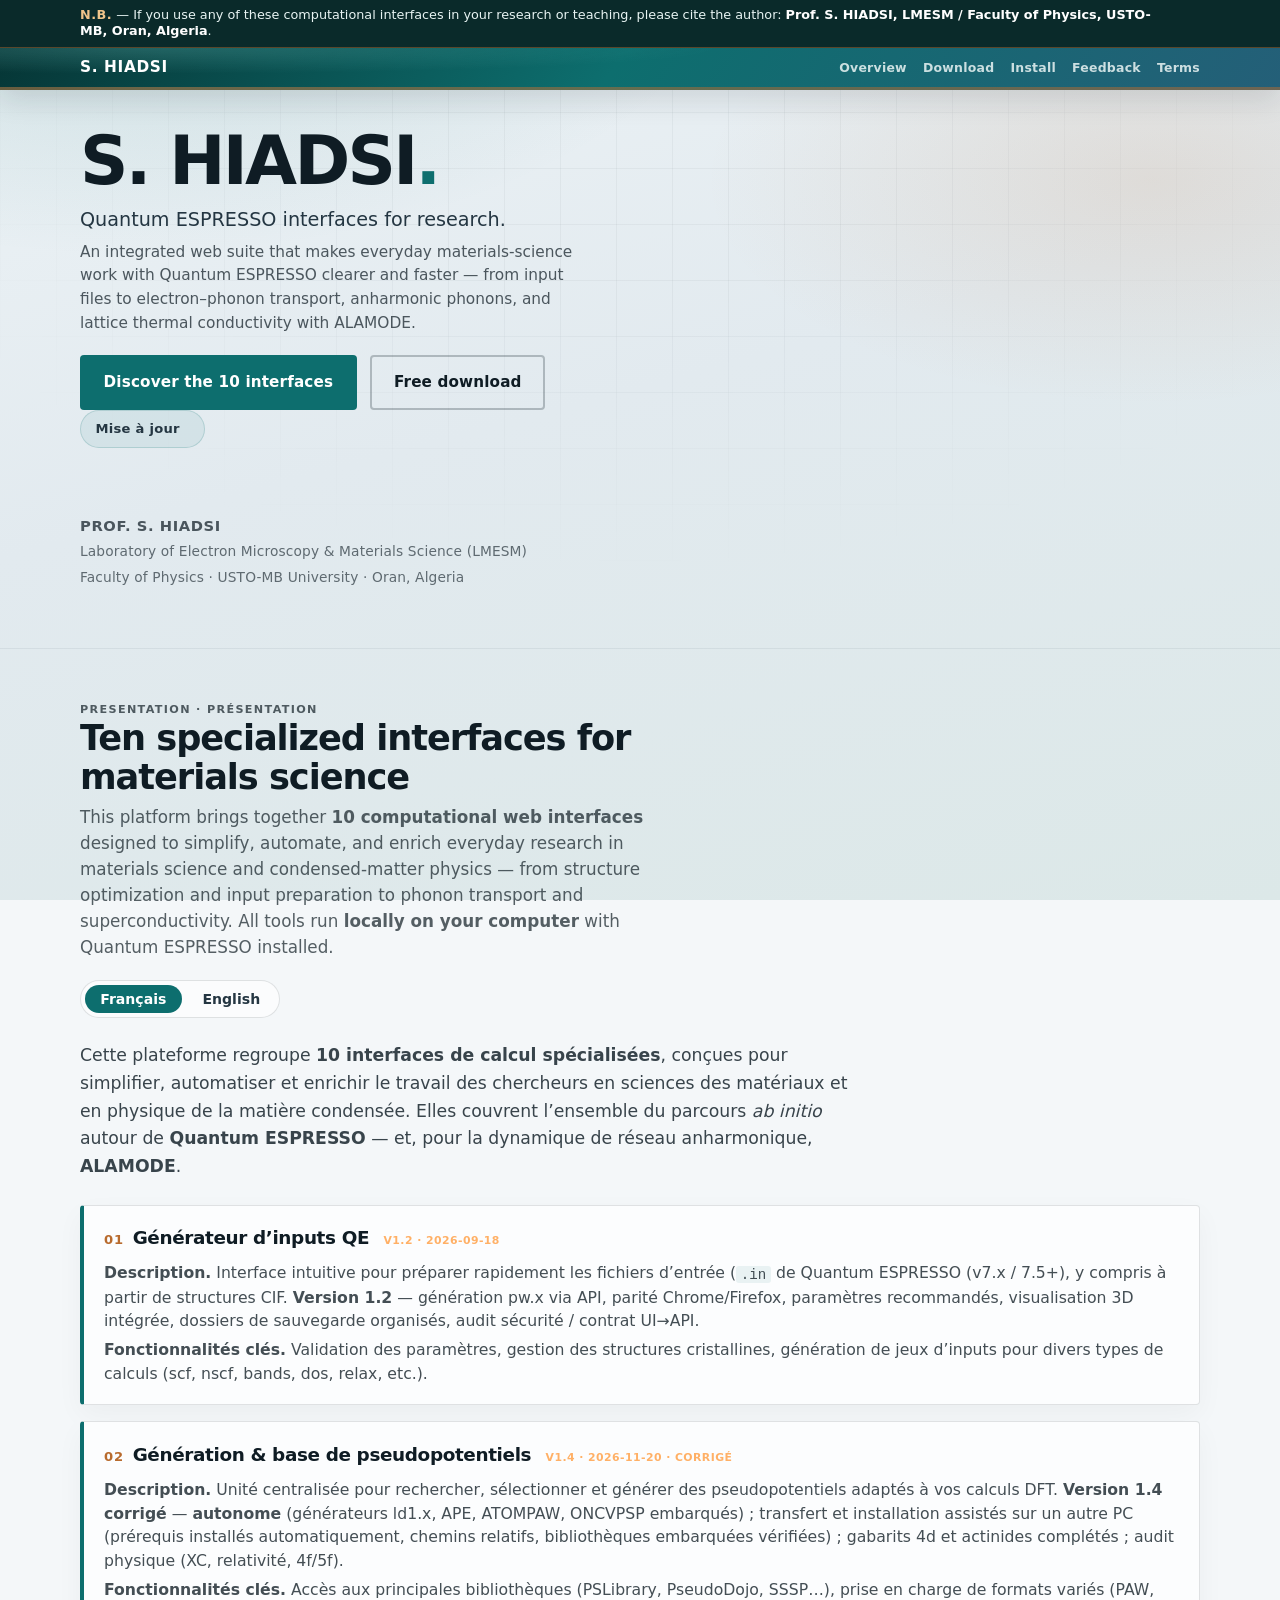
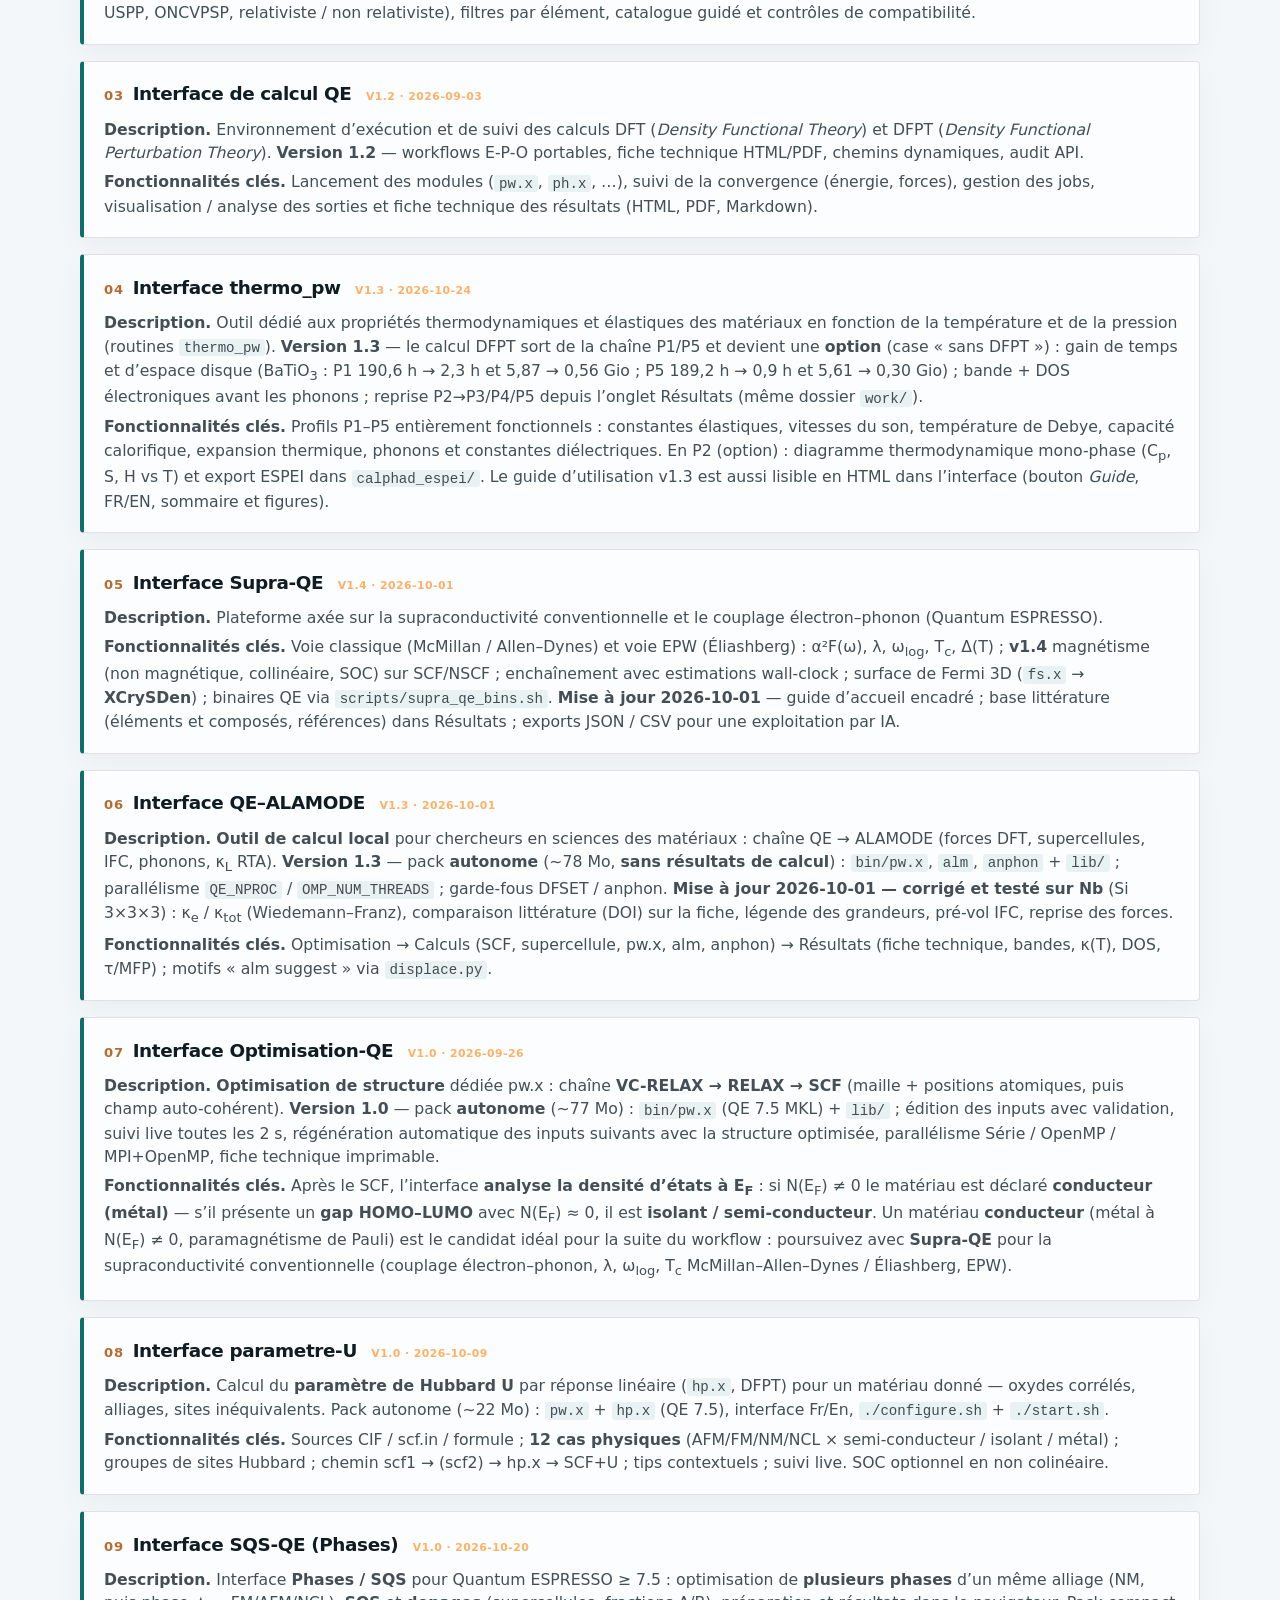
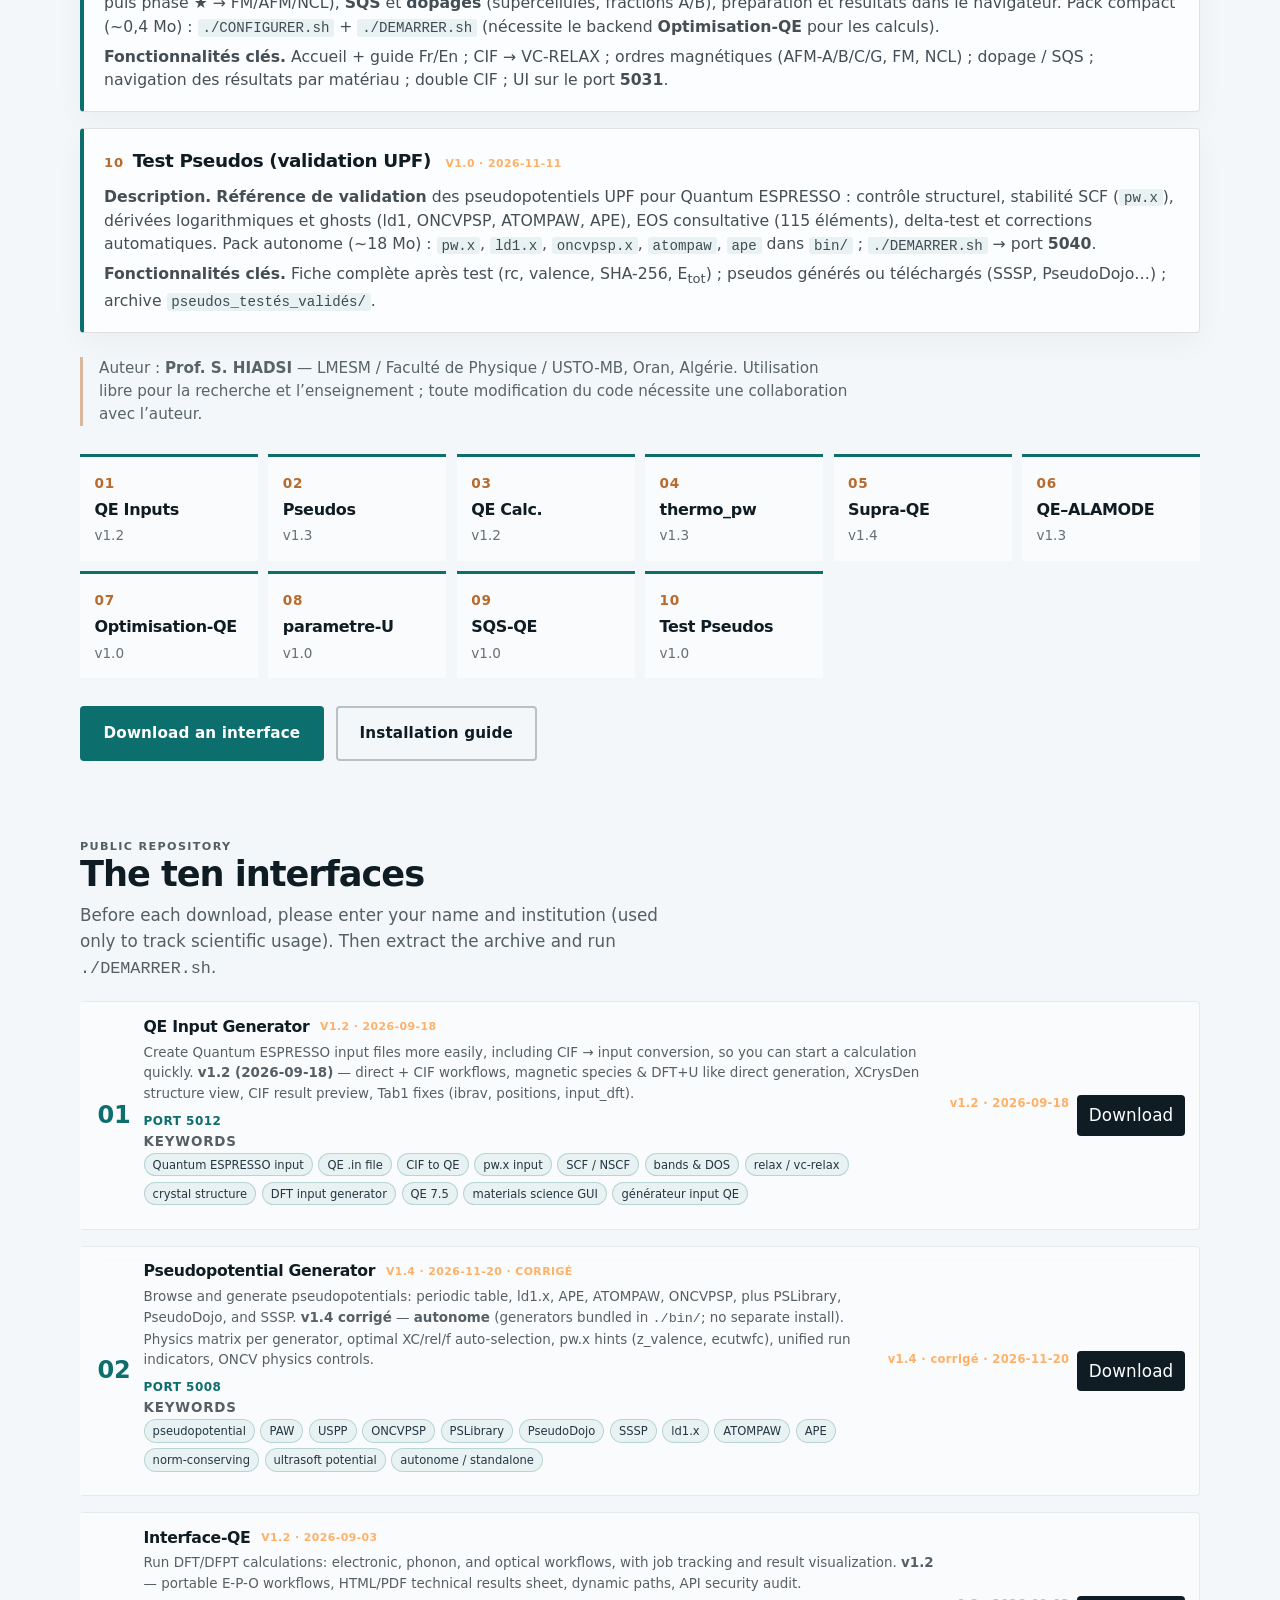
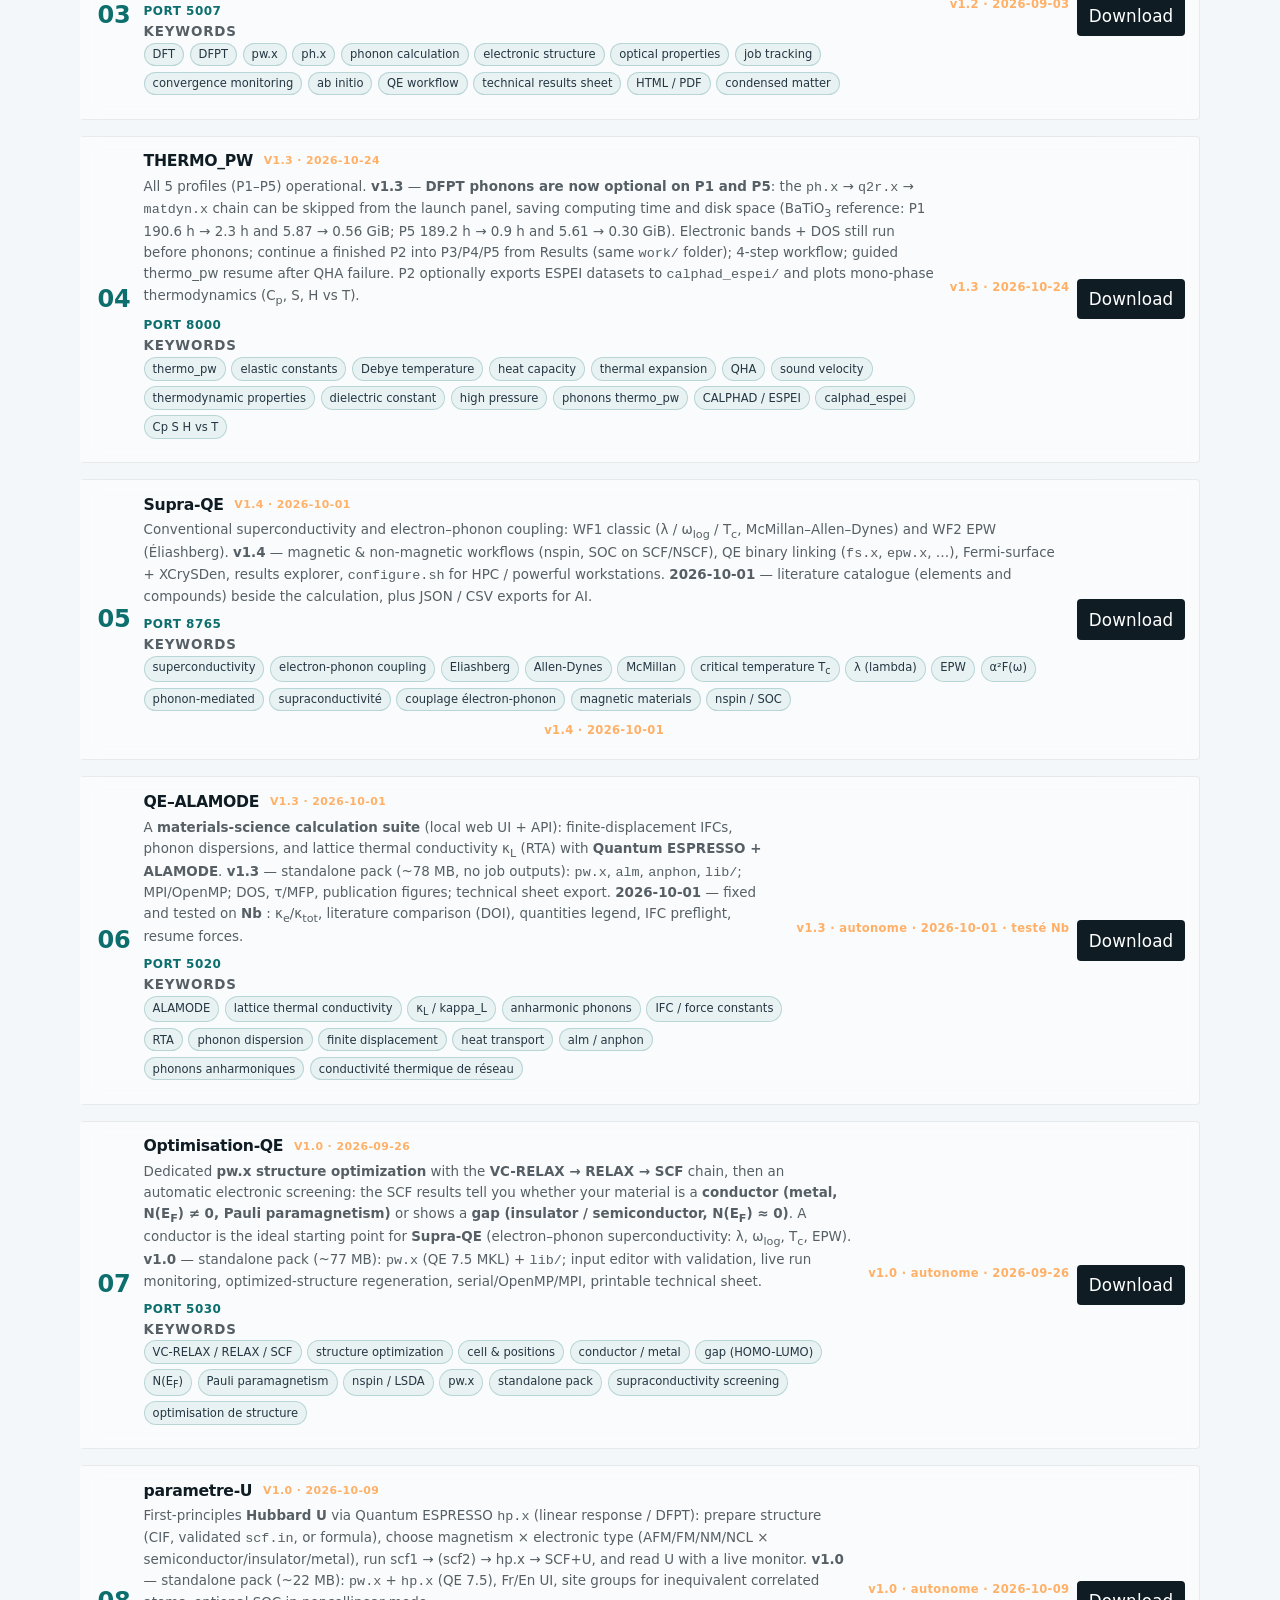
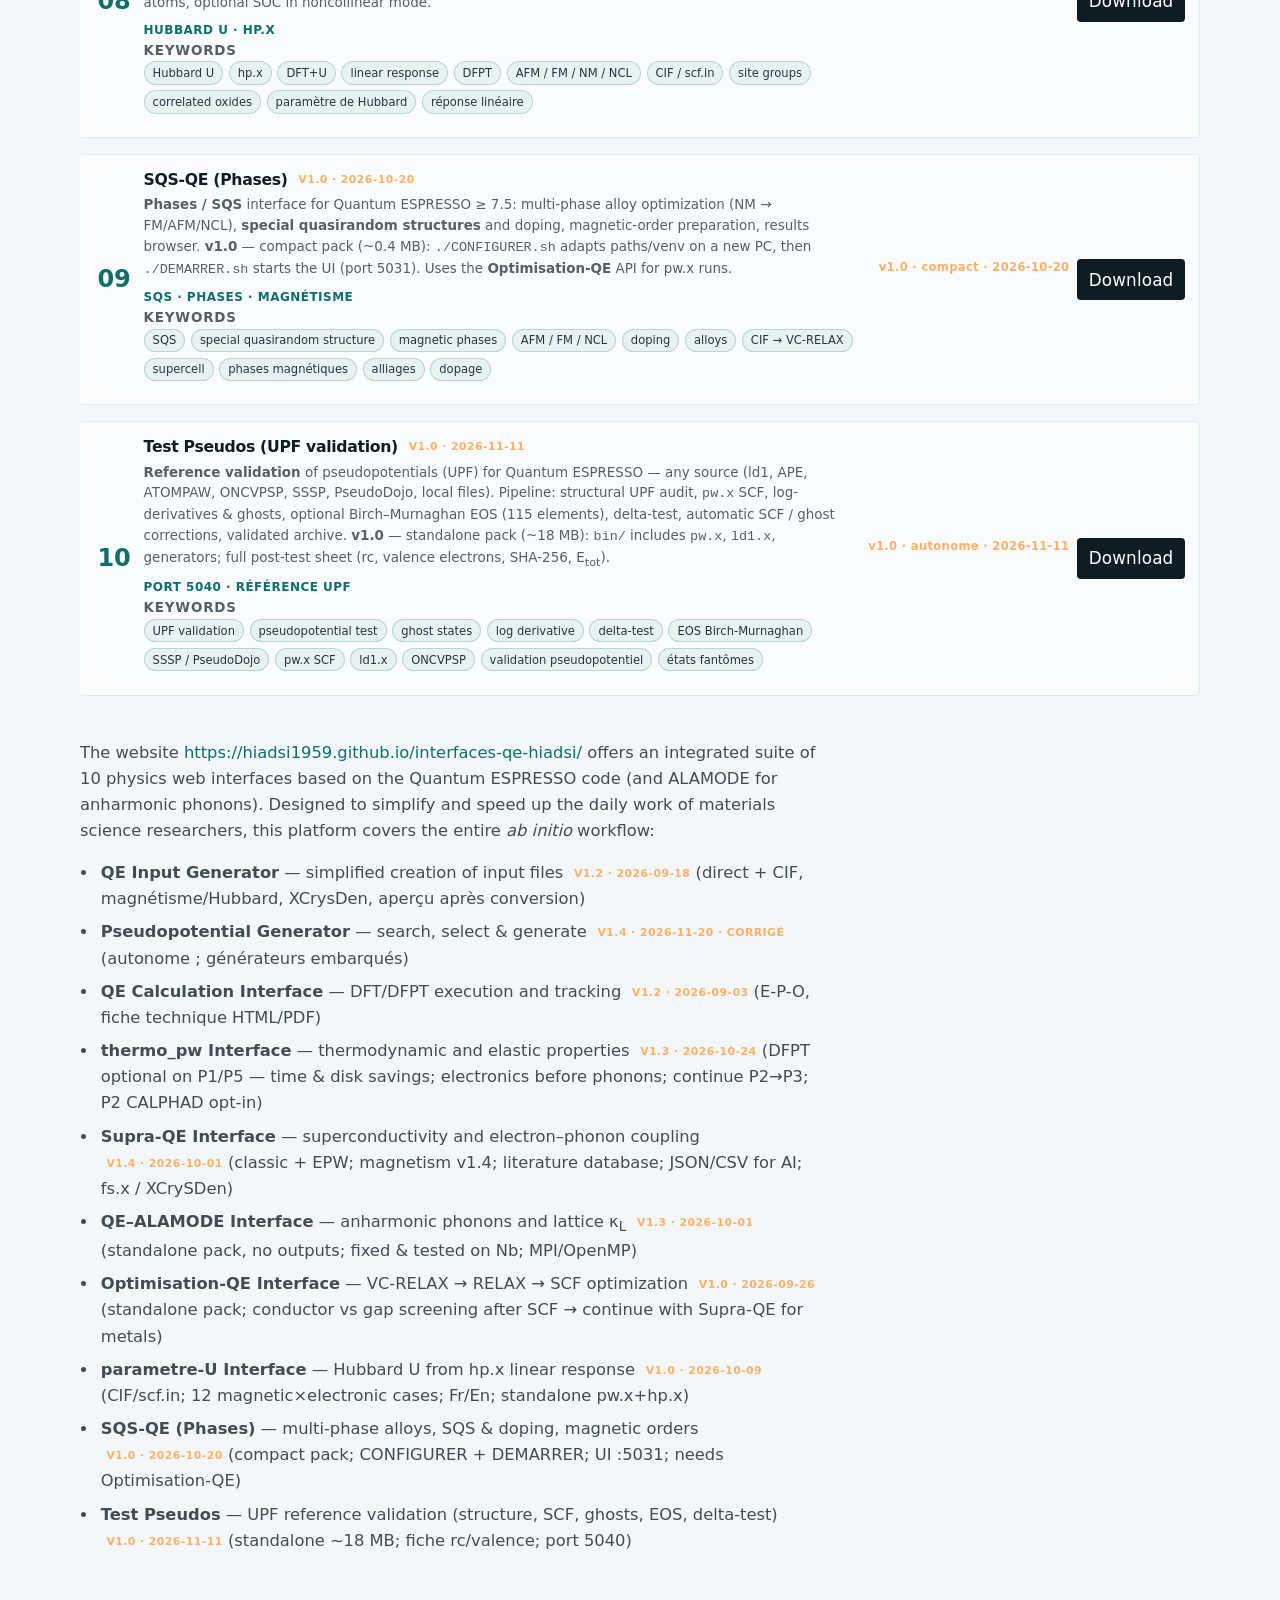
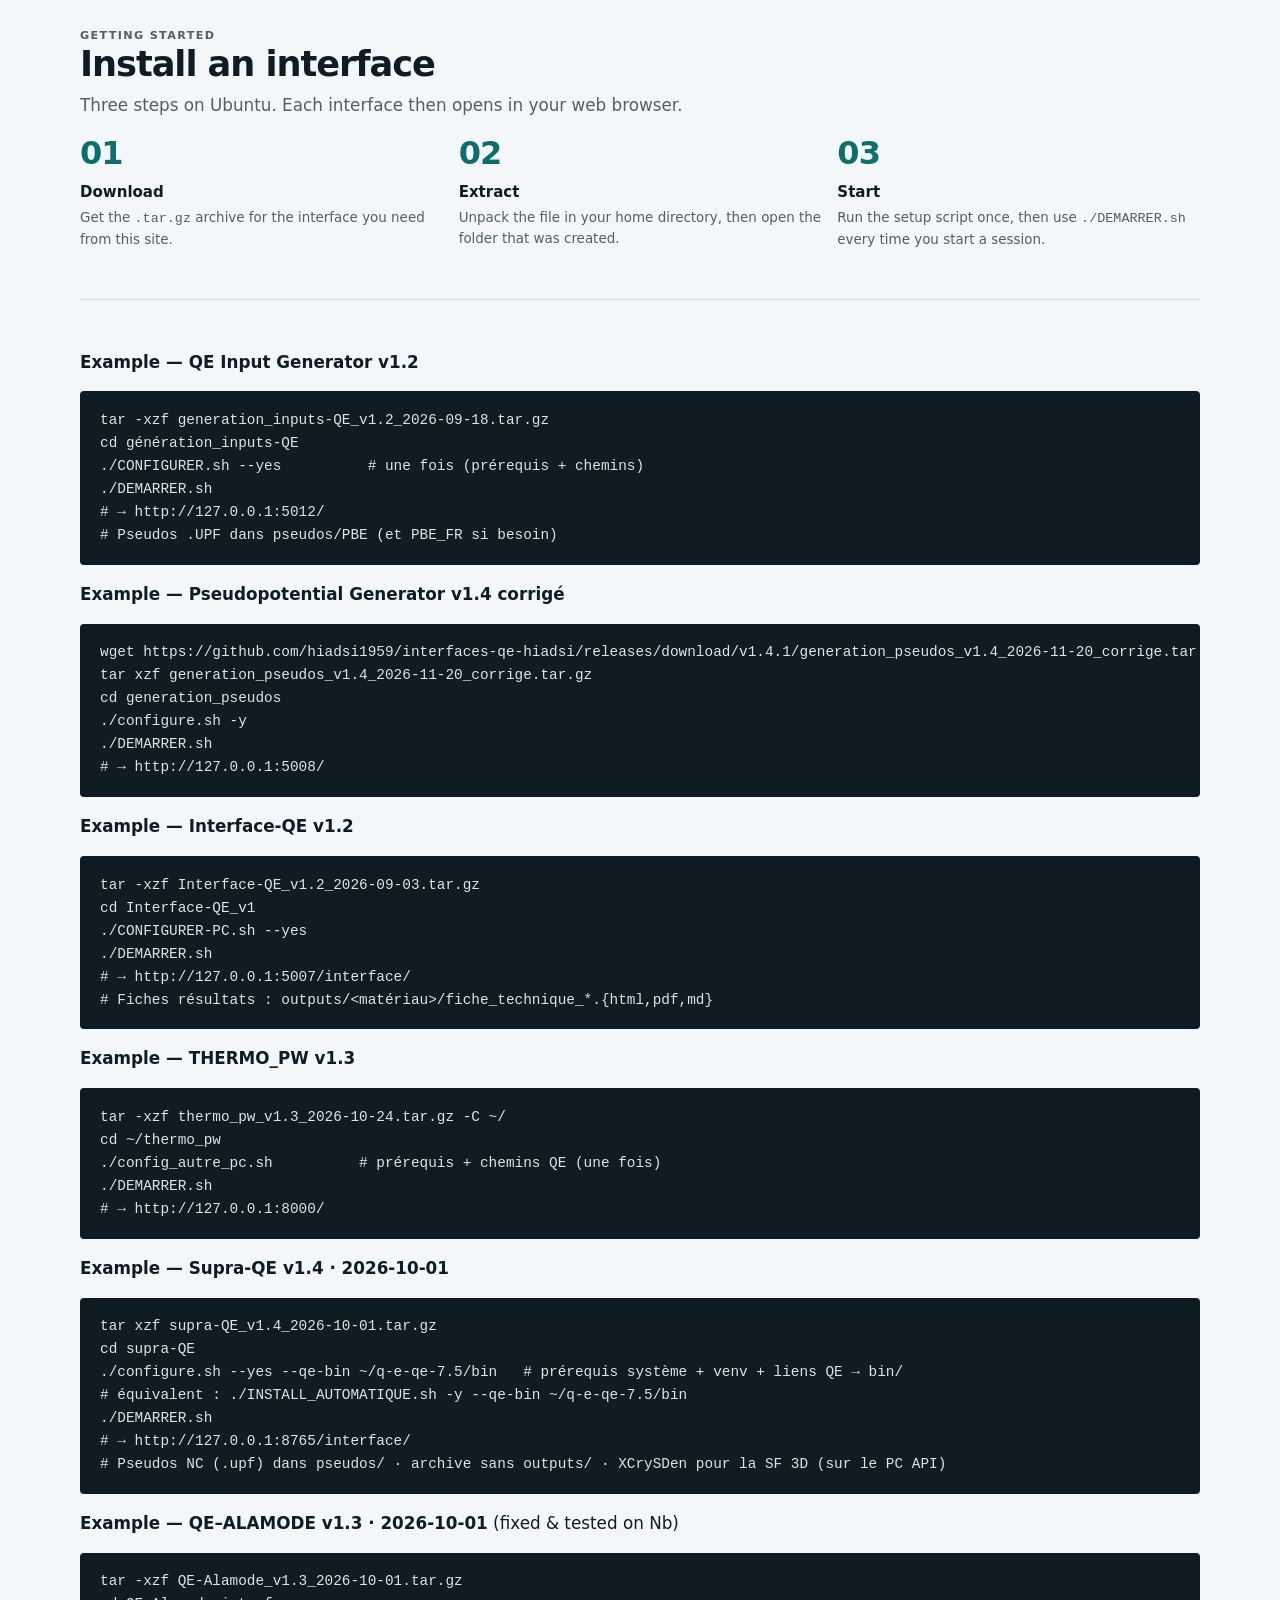
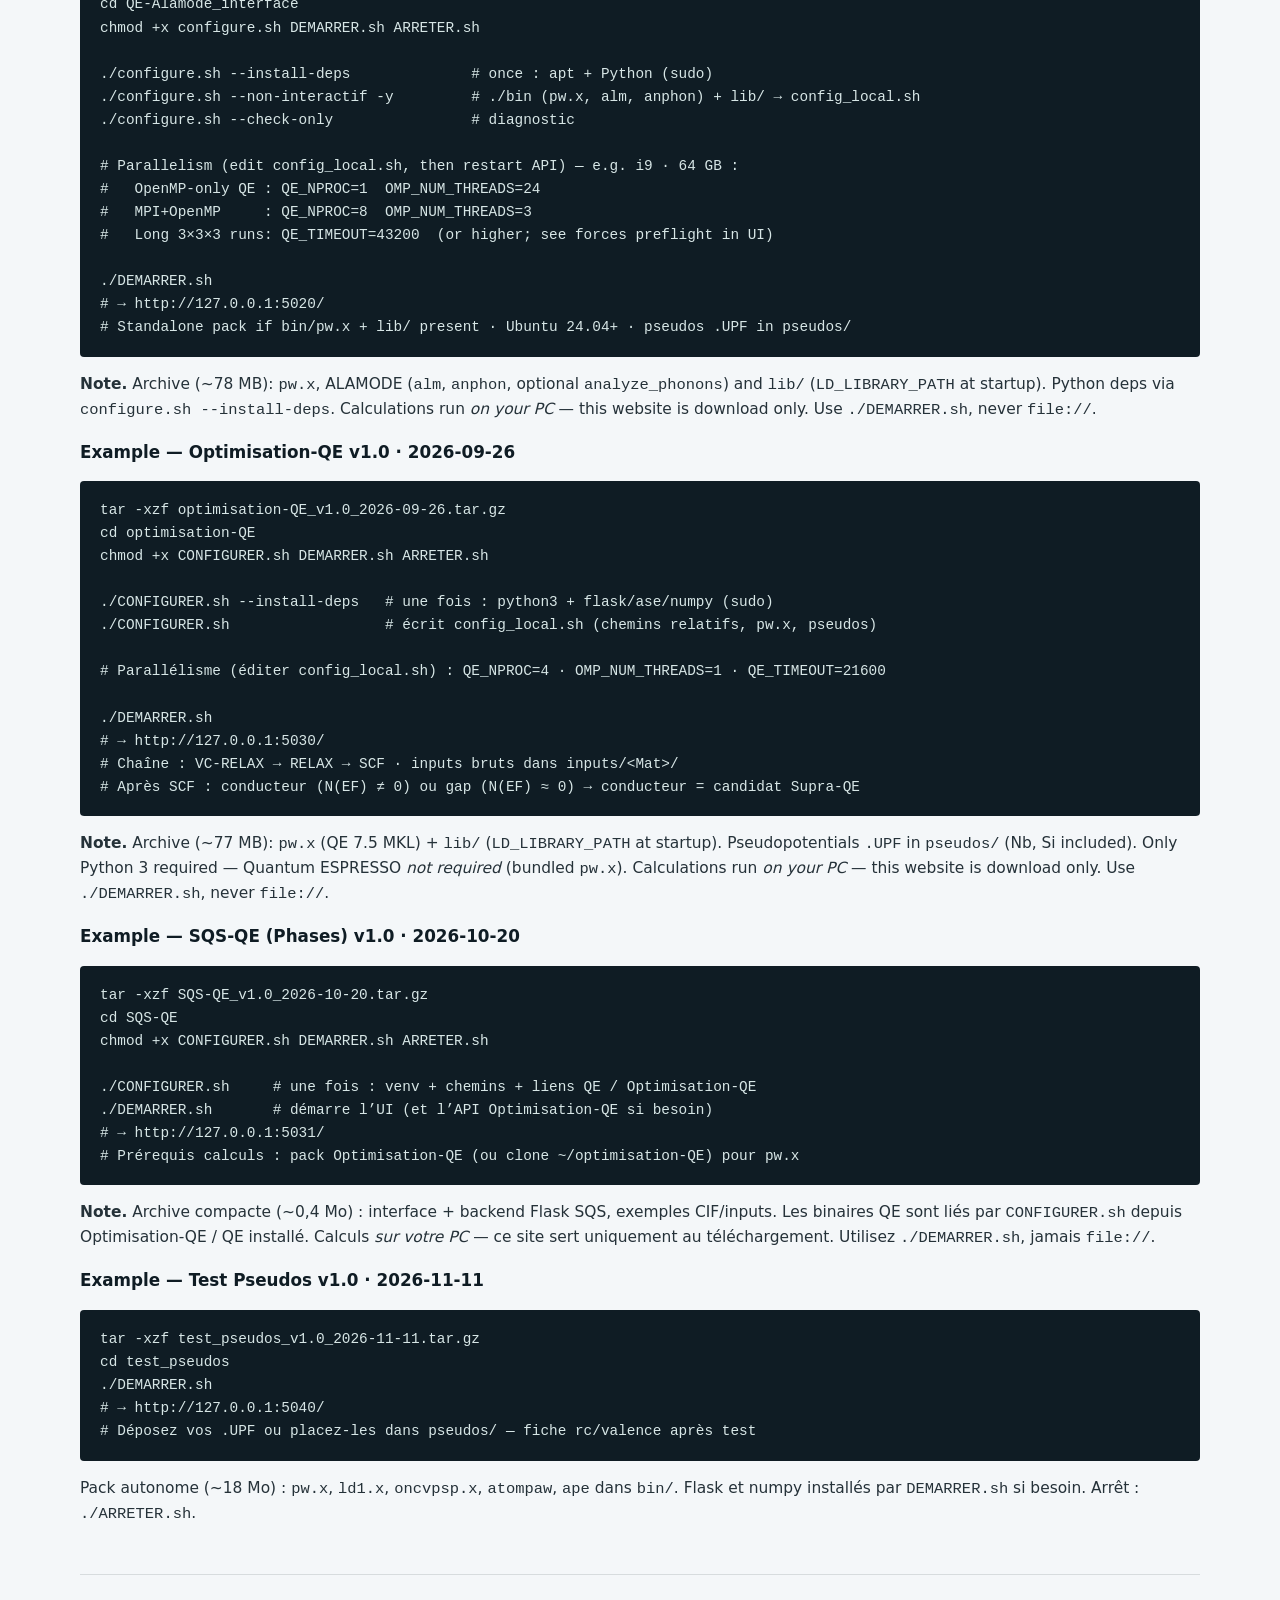
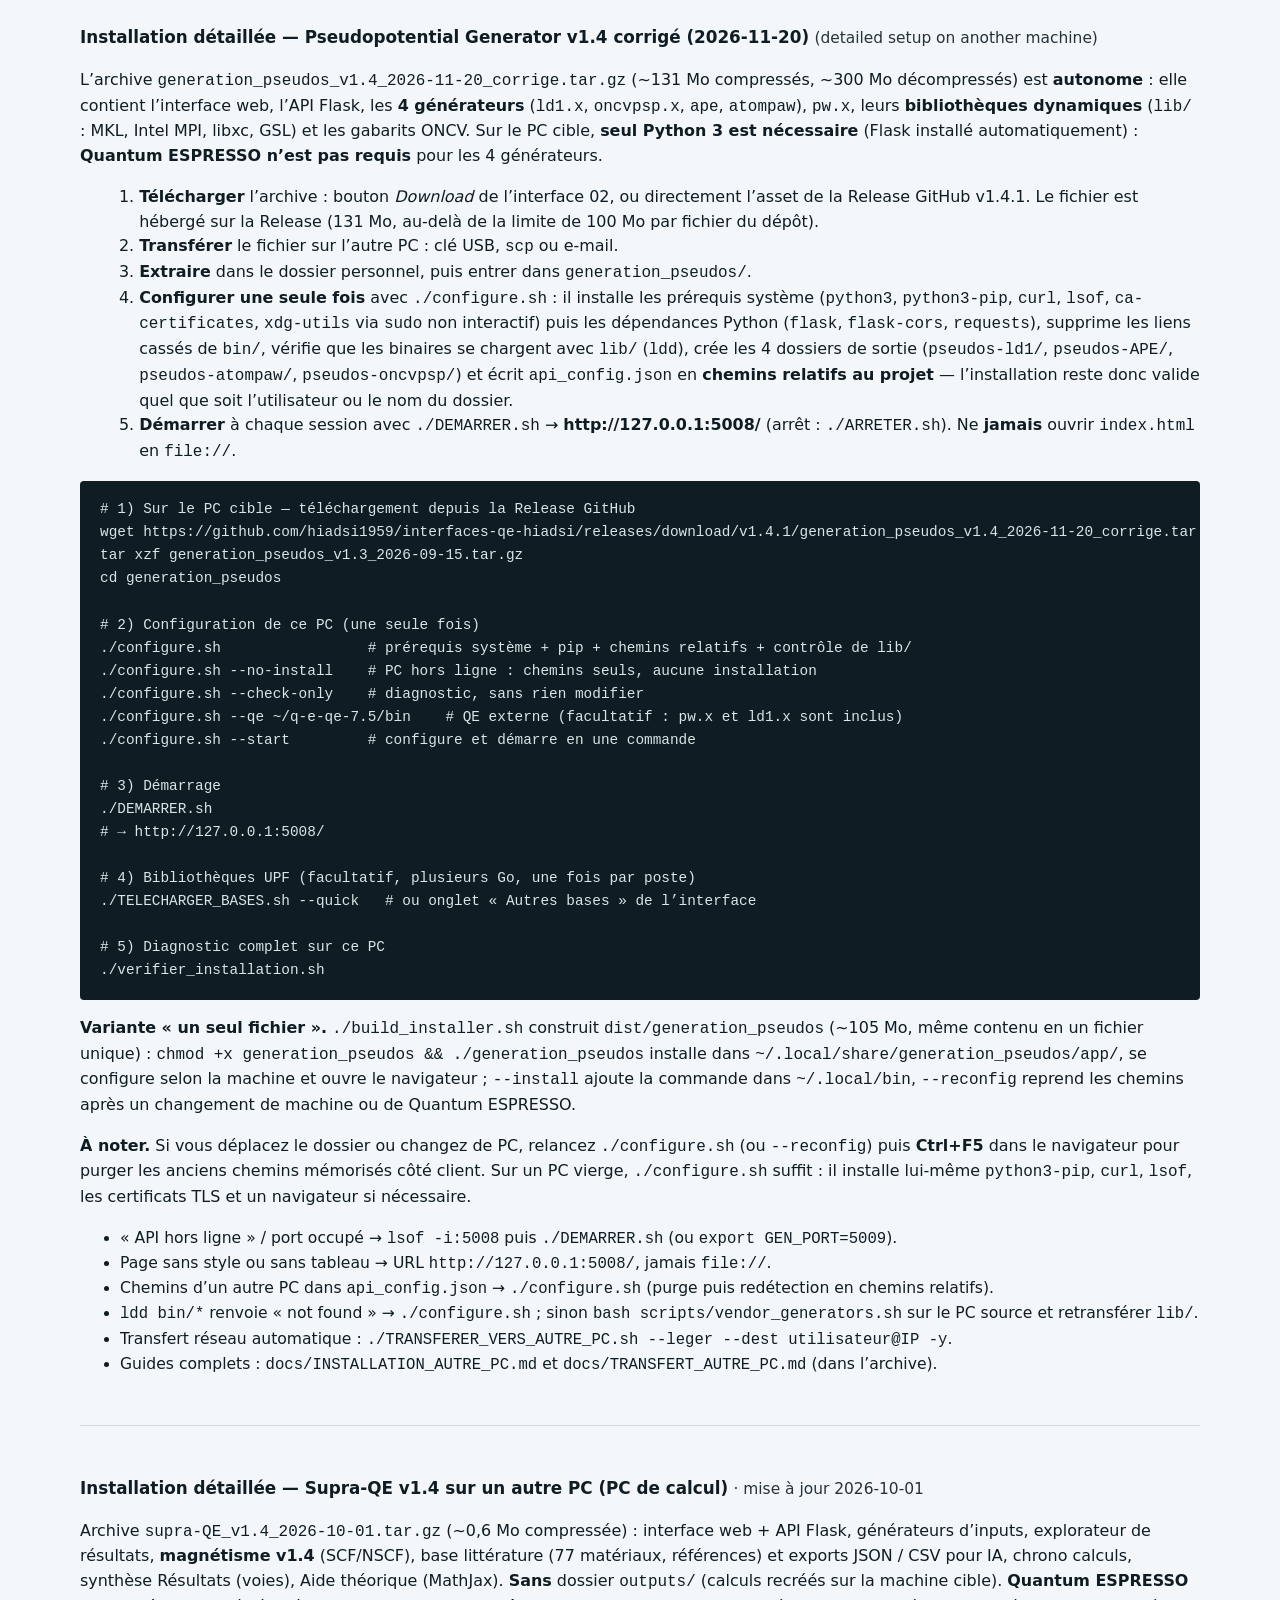
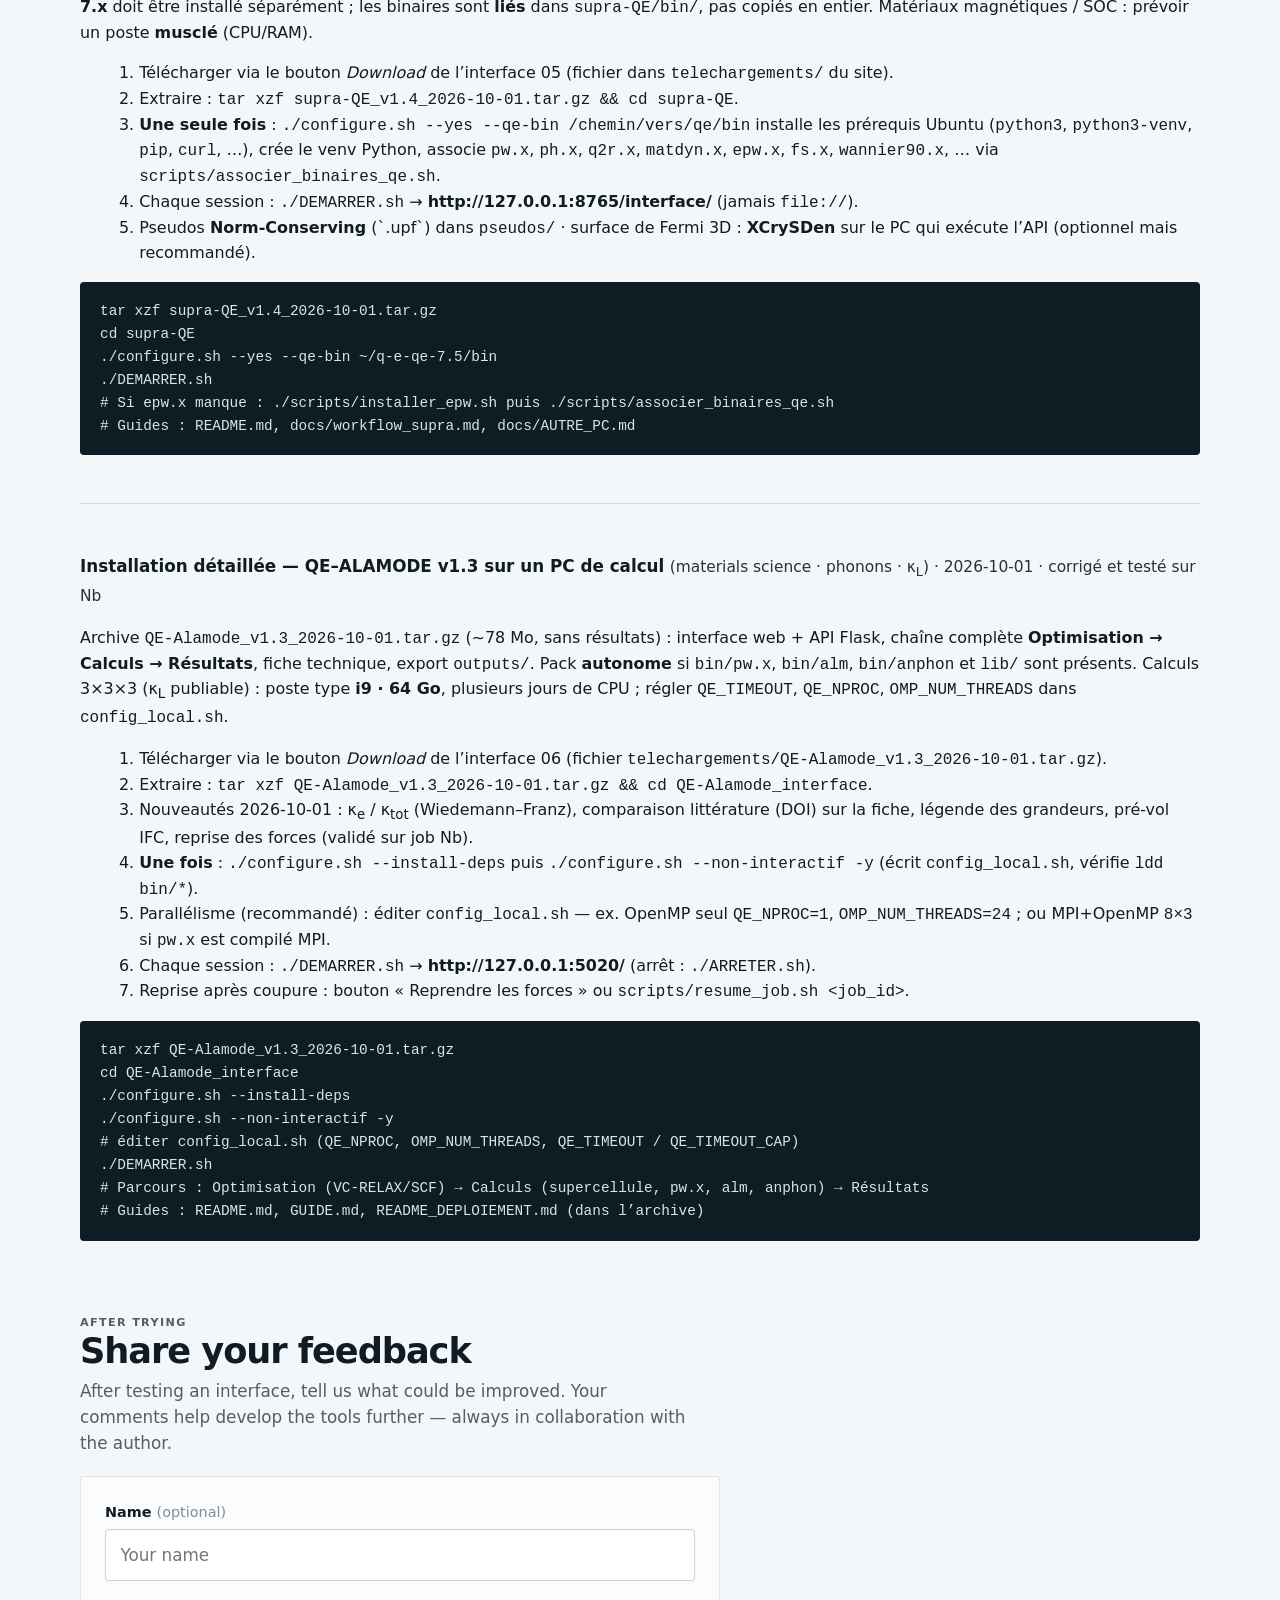
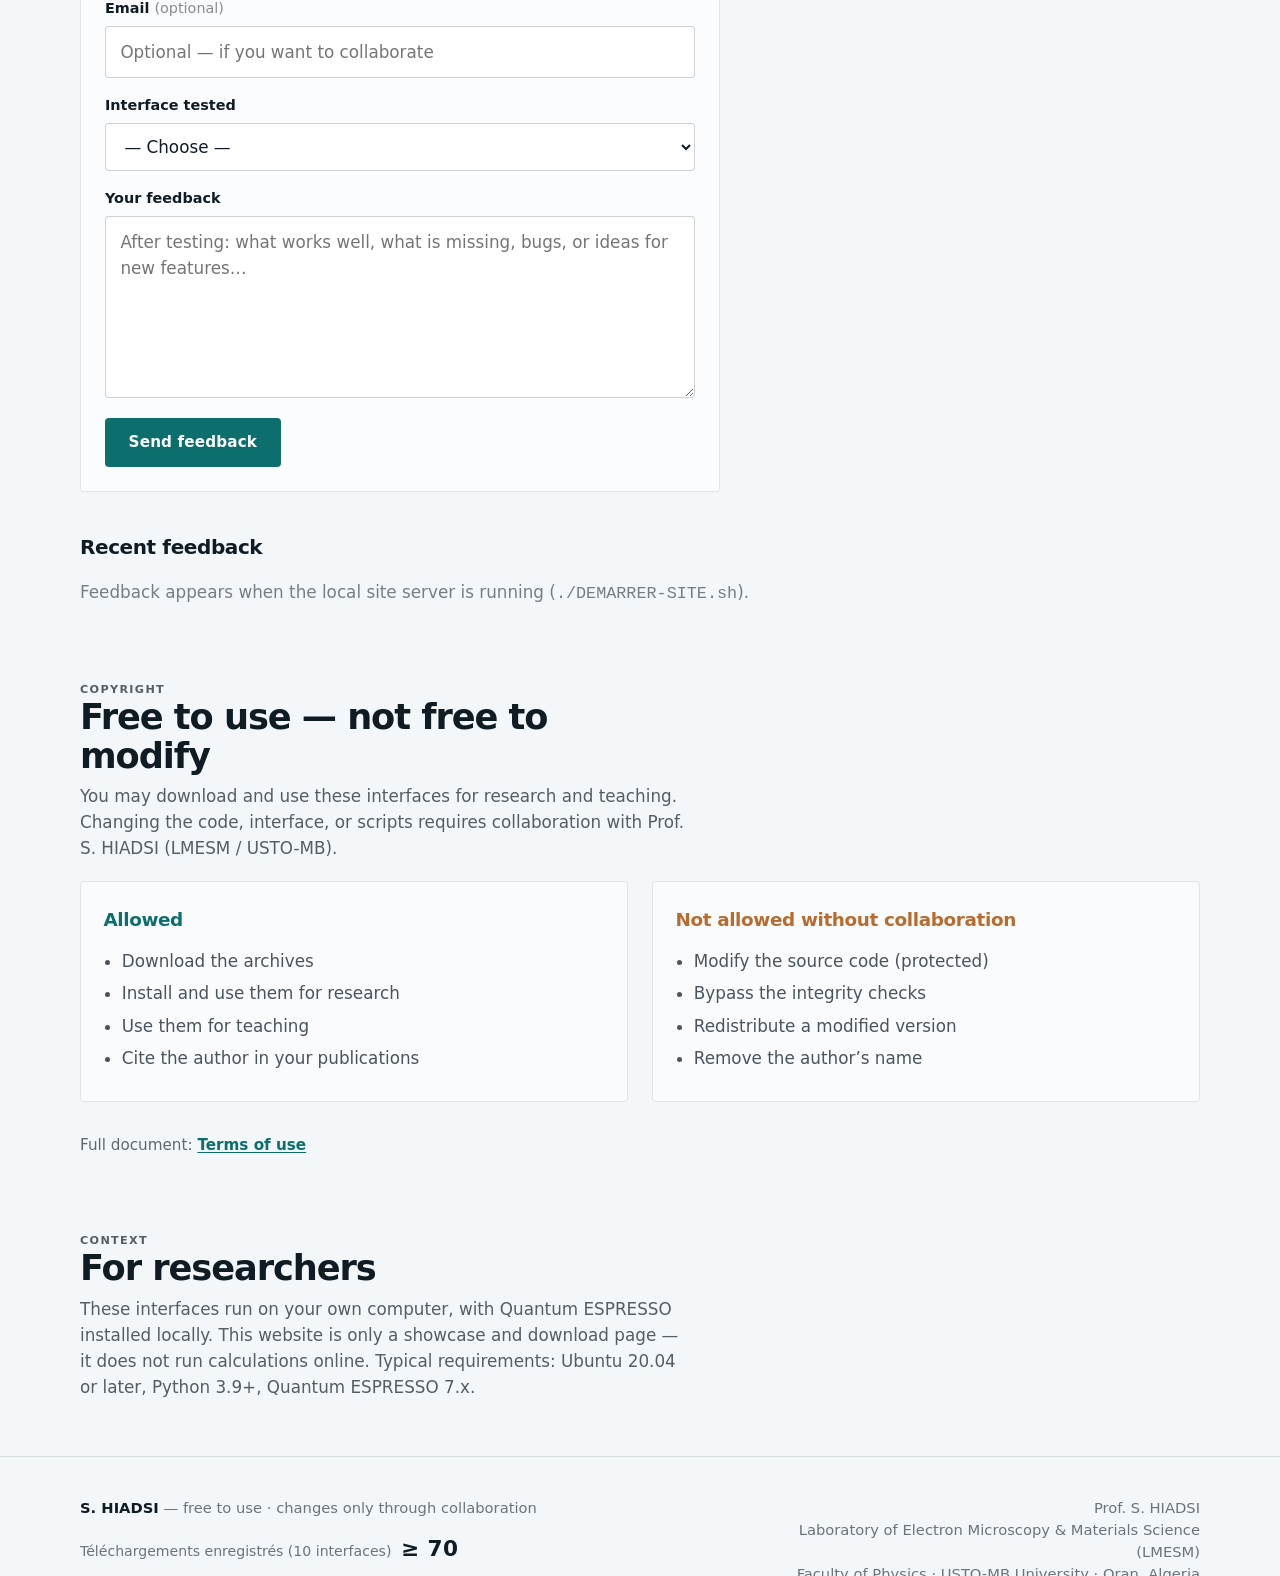
==== commit 37af0a2d: "Fix site: v1.4 corrigé (2026-11-20) — téléchargement v1.4.1 cohérent Co-authored-by: Cursor <cursora" ====
--- a/index.html
+++ b/index.html
@@ -44,9 +44,9 @@
       },
       {
         "@type": "SoftwareApplication",
-        "name": "Pseudopotential Generator v1.3",
+        "name": "Pseudopotential Generator v1.4 corrigé",
         "applicationCategory": "ScientificApplication",
-        "keywords": "pseudopotential, PAW, USPP, ONCVPSP, PSLibrary, PseudoDojo, SSSP, ld1.x, ATOMPAW, APE, norm-conserving, ultrasoft, Pseudopotential Generator v1.3, autonome"
+        "keywords": "pseudopotential, PAW, USPP, ONCVPSP, PSLibrary, PseudoDojo, SSSP, ld1.x, ATOMPAW, APE, norm-conserving, ultrasoft, Pseudopotential Generator v1.4 corrigé, autonome"
       },
       {
         "@type": "SoftwareApplication",
@@ -182,7 +182,7 @@
           </p>
           <ol class="pres-list">
             <li>
-              <h3><span class="pres-n">01</span> Générateur d’inputs QE <span class="tag tag-version">v1.4 · 2026-11-20 · corrigé</span></h3>
+              <h3><span class="pres-n">01</span> Générateur d’inputs QE <span class="tag tag-version">v1.2 · 2026-09-18</span></h3>
               <p><strong>Description.</strong> Interface intuitive pour préparer rapidement les fichiers d’entrée
               (<code>.in</code> de Quantum&nbsp;ESPRESSO (v7.x / 7.5+), y compris à partir de structures CIF.
               <strong>Version 1.2</strong> — génération pw.x via API, parité Chrome/Firefox, paramètres recommandés,
@@ -194,14 +194,14 @@
               <h3><span class="pres-n">02</span> Génération &amp; base de pseudopotentiels <span class="tag tag-version">v1.4 · 2026-11-20 · corrigé</span></h3>
               <p><strong>Description.</strong> Unité centralisée pour rechercher, sélectionner et générer des pseudopotentiels
               adaptés à vos calculs DFT.
-              <strong>Version 1.3</strong> — <strong>autonome</strong> (générateurs ld1.x, APE, ATOMPAW, ONCVPSP embarqués) ;
+              <strong>Version 1.4 corrigé</strong> — <strong>autonome</strong> (générateurs ld1.x, APE, ATOMPAW, ONCVPSP embarqués) ;
               transfert et installation assistés sur un autre PC (prérequis installés automatiquement, chemins relatifs, bibliothèques embarquées vérifiées) ; gabarits 4d et actinides complétés ; audit physique (XC, relativité, 4f/5f).</p>
               <p><strong>Fonctionnalités clés.</strong> Accès aux principales bibliothèques (PSLibrary, PseudoDojo, SSSP…),
               prise en charge de formats variés (PAW, USPP, ONCVPSP, relativiste / non relativiste),
               filtres par élément, catalogue guidé et contrôles de compatibilité.</p>
             </li>
             <li>
-              <h3><span class="pres-n">03</span> Interface de calcul QE <span class="tag tag-version">v1.4 · 2026-11-20 · corrigé</span></h3>
+              <h3><span class="pres-n">03</span> Interface de calcul QE <span class="tag tag-version">v1.2 · 2026-09-03</span></h3>
               <p><strong>Description.</strong> Environnement d’exécution et de suivi des calculs
               DFT (<em>Density Functional Theory</em>) et DFPT (<em>Density Functional Perturbation Theory</em>).
               <strong>Version 1.2</strong> — workflows E-P-O portables, fiche technique HTML/PDF, chemins dynamiques, audit API.</p>
@@ -210,7 +210,7 @@
               et fiche technique des résultats (HTML, PDF, Markdown).</p>
             </li>
             <li>
-              <h3><span class="pres-n">04</span> Interface thermo_pw <span class="tag tag-version">v1.4 · 2026-11-20 · corrigé</span></h3>
+              <h3><span class="pres-n">04</span> Interface thermo_pw <span class="tag tag-version">v1.3 · 2026-10-24</span></h3>
               <p><strong>Description.</strong> Outil dédié aux propriétés thermodynamiques et élastiques
               des matériaux en fonction de la température et de la pression (routines <code>thermo_pw</code>).
               <strong>Version 1.3</strong> — le calcul DFPT sort de la chaîne P1/P5 et devient une
@@ -224,7 +224,7 @@
               en HTML dans l’interface (bouton <em>Guide</em>, FR/EN, sommaire et figures).</p>
             </li>
             <li>
-              <h3><span class="pres-n">05</span> Interface Supra-QE <span class="tag tag-version">v1.4 · 2026-11-20 · corrigé</span></h3>
+              <h3><span class="pres-n">05</span> Interface Supra-QE <span class="tag tag-version">v1.4 · 2026-10-01</span></h3>
               <p><strong>Description.</strong> Plateforme axée sur la supraconductivité conventionnelle
               et le couplage électron–phonon (Quantum&nbsp;ESPRESSO).</p>
               <p><strong>Fonctionnalités clés.</strong> Voie classique (McMillan / Allen–Dynes) et voie EPW (Éliashberg) :
@@ -234,7 +234,7 @@
               <strong>Mise à jour 2026-10-01</strong> — guide d’accueil encadré ; base littérature (éléments et composés, références) dans Résultats ; exports JSON / CSV pour une exploitation par IA.</p>
             </li>
             <li>
-              <h3><span class="pres-n">06</span> Interface QE–ALAMODE <span class="tag tag-version">v1.4 · 2026-11-20 · corrigé</span></h3>
+              <h3><span class="pres-n">06</span> Interface QE–ALAMODE <span class="tag tag-version">v1.3 · 2026-10-01</span></h3>
               <p><strong>Description.</strong> <strong>Outil de calcul local</strong> pour chercheurs en sciences des matériaux :
               chaîne QE → ALAMODE (forces DFT, supercellules, IFC, phonons, κ<sub>L</sub> RTA).
               <strong>Version 1.3</strong> — pack <strong>autonome</strong> (~78&nbsp;Mo, <strong>sans résultats de calcul</strong>) : <code>bin/pw.x</code>, <code>alm</code>, <code>anphon</code> + <code>lib/</code> ;
@@ -244,7 +244,7 @@
               (fiche technique, bandes, κ(T), DOS, τ/MFP) ; motifs « alm suggest » via <code>displace.py</code>.</p>
             </li>
             <li>
-              <h3><span class="pres-n">07</span> Interface Optimisation-QE <span class="tag tag-version">v1.4 · 2026-11-20 · corrigé</span></h3>
+              <h3><span class="pres-n">07</span> Interface Optimisation-QE <span class="tag tag-version">v1.0 · 2026-09-26</span></h3>
               <p><strong>Description.</strong> <strong>Optimisation de structure</strong> dédiée pw.x&nbsp;: chaîne
               <strong>VC-RELAX → RELAX → SCF</strong> (maille + positions atomiques, puis champ auto-cohérent).
               <strong>Version 1.0</strong> — pack <strong>autonome</strong> (~77&nbsp;Mo) : <code>bin/pw.x</code> (QE&nbsp;7.5 MKL) + <code>lib/</code> ;
@@ -258,7 +258,7 @@
               conventionnelle (couplage électron–phonon, λ, ω<sub>log</sub>, T<sub>c</sub> McMillan–Allen–Dynes / Éliashberg, EPW).</p>
             </li>
             <li>
-              <h3><span class="pres-n">08</span> Interface parametre-U <span class="tag tag-version">v1.4 · 2026-11-20 · corrigé</span></h3>
+              <h3><span class="pres-n">08</span> Interface parametre-U <span class="tag tag-version">v1.0 · 2026-10-09</span></h3>
               <p><strong>Description.</strong> Calcul du <strong>paramètre de Hubbard U</strong> par réponse linéaire
               (<code>hp.x</code>, DFPT) pour un matériau donné — oxydes corrélés, alliages, sites inéquivalents.
               Pack autonome (~22&nbsp;Mo) : <code>pw.x</code> + <code>hp.x</code> (QE&nbsp;7.5), interface Fr/En,
@@ -268,7 +268,7 @@
               scf1 → (scf2) → hp.x → SCF+U ; tips contextuels ; suivi live. SOC optionnel en non colinéaire.</p>
             </li>
             <li>
-              <h3><span class="pres-n">09</span> Interface SQS-QE (Phases) <span class="tag tag-version">v1.4 · 2026-11-20 · corrigé</span></h3>
+              <h3><span class="pres-n">09</span> Interface SQS-QE (Phases) <span class="tag tag-version">v1.0 · 2026-10-20</span></h3>
               <p><strong>Description.</strong> Interface <strong>Phases / SQS</strong> pour Quantum&nbsp;ESPRESSO ≥&nbsp;7.5&nbsp;:
               optimisation de <strong>plusieurs phases</strong> d’un même alliage (NM, puis phase ★ → FM/AFM/NCL),
               <strong>SQS</strong> et <strong>dopages</strong> (supercellules, fractions A/B), préparation et résultats
@@ -279,7 +279,7 @@
               UI sur le port <strong>5031</strong>.</p>
             </li>
             <li>
-              <h3><span class="pres-n">10</span> Test Pseudos (validation UPF) <span class="tag tag-version">v1.4 · 2026-11-20 · corrigé</span></h3>
+              <h3><span class="pres-n">10</span> Test Pseudos (validation UPF) <span class="tag tag-version">v1.0 · 2026-11-11</span></h3>
               <p><strong>Description.</strong> <strong>Référence de validation</strong> des pseudopotentiels UPF pour Quantum&nbsp;ESPRESSO :
               contrôle structurel, stabilité SCF (<code>pw.x</code>), dérivées logarithmiques et ghosts (ld1, ONCVPSP, ATOMPAW, APE),
               EOS consultative (115 éléments), delta-test et corrections automatiques.
@@ -306,7 +306,7 @@
           </p>
           <ol class="pres-list">
             <li>
-              <h3><span class="pres-n">01</span> QE Input Generator <span class="tag tag-version">v1.4 · 2026-11-20 · corrigé</span></h3>
+              <h3><span class="pres-n">01</span> QE Input Generator <span class="tag tag-version">v1.2 · 2026-09-18</span></h3>
               <p><strong>Description.</strong> An intuitive interface for the rapid setup of Quantum&nbsp;ESPRESSO
               (v7.x / 7.5+) input files (<code>.in</code>), including CIF → input conversion.</p>
               <p><strong>Key features.</strong> Parameter validation, crystal-structure handling, and fast generation
@@ -322,7 +322,7 @@
               support for PAW, USPP, ONCVPSP (relativistic / non-relativistic), element filters, guided catalogue, and compatibility checks.</p>
             </li>
             <li>
-              <h3><span class="pres-n">03</span> QE Calculation Interface <span class="tag tag-version">v1.4 · 2026-11-20 · corrigé</span></h3>
+              <h3><span class="pres-n">03</span> QE Calculation Interface <span class="tag tag-version">v1.2 · 2026-09-03</span></h3>
               <p><strong>Description.</strong> An execution and monitoring environment for DFT and DFPT simulations.
               <strong>Version 1.2</strong> — portable E-P-O workflows, HTML/PDF technical results sheet, dynamic paths, API audit.</p>
               <p><strong>Key features.</strong> Launch of core modules (<code>pw.x</code>, <code>ph.x</code>, …),
@@ -330,7 +330,7 @@
               and a technical results sheet (HTML, PDF, Markdown).</p>
             </li>
             <li>
-              <h3><span class="pres-n">04</span> thermo_pw Interface <span class="tag tag-version">v1.4 · 2026-11-20 · corrigé</span></h3>
+              <h3><span class="pres-n">04</span> thermo_pw Interface <span class="tag tag-version">v1.3 · 2026-10-24</span></h3>
               <p><strong>Description.</strong> A dedicated workflow for thermodynamic and elastic properties
               under varying temperature and pressure, driven by <code>thermo_pw</code>.
               <strong>Version 1.3</strong> — DFPT phonons are now <strong>optional</strong> in the P1/P5 chain
@@ -343,7 +343,7 @@
               The v1.3 user guide is also readable as HTML inside the interface (<em>Guide</em> button, FR/EN, contents and figures).</p>
             </li>
             <li>
-              <h3><span class="pres-n">05</span> Supra-QE Interface <span class="tag tag-version">v1.4 · 2026-11-20 · corrigé</span></h3>
+              <h3><span class="pres-n">05</span> Supra-QE Interface <span class="tag tag-version">v1.4 · 2026-10-01</span></h3>
               <p><strong>Description.</strong> An analysis module focused on conventional superconductivity
               and electron–phonon coupling (Quantum&nbsp;ESPRESSO).</p>
               <p><strong>Key features.</strong> Classic route (McMillan / Allen–Dynes) and EPW (Éliashberg):
@@ -353,7 +353,7 @@
               <strong>2026-10-01 update</strong> — framed home guide; literature database (elements and compounds, with references) in Results; JSON / CSV exports for AI use.</p>
             </li>
             <li>
-              <h3><span class="pres-n">06</span> QE–ALAMODE Interface <span class="tag tag-version">v1.4 · 2026-11-20 · corrigé</span></h3>
+              <h3><span class="pres-n">06</span> QE–ALAMODE Interface <span class="tag tag-version">v1.3 · 2026-10-01</span></h3>
               <p><strong>Description.</strong> A <strong>local research workflow</strong> for materials scientists:
               Quantum&nbsp;ESPRESSO + ALAMODE from DFT forces to anharmonic phonons and lattice κ<sub>L</sub> (RTA).
               <strong>Version 1.3</strong> — <strong>standalone pack</strong> (~78&nbsp;MB, no job outputs): <code>pw.x</code>, <code>alm</code>, <code>anphon</code> + <code>lib/</code>;
@@ -363,7 +363,7 @@
               alm-suggest displacements via bundled <code>displace.py</code>.</p>
             </li>
             <li>
-              <h3><span class="pres-n">07</span> Optimisation-QE Interface <span class="tag tag-version">v1.4 · 2026-11-20 · corrigé</span></h3>
+              <h3><span class="pres-n">07</span> Optimisation-QE Interface <span class="tag tag-version">v1.0 · 2026-09-26</span></h3>
               <p><strong>Description.</strong> Dedicated <strong>pw.x structure optimization</strong>: the
               <strong>VC-RELAX → RELAX → SCF</strong> chain (cell + atomic positions, then self-consistent field).
               <strong>Version 1.0</strong> — <strong>standalone pack</strong> (~77&nbsp;MB): <code>bin/pw.x</code> (QE&nbsp;7.5 MKL) + <code>lib/</code>;
@@ -377,7 +377,7 @@
               (electron–phonon coupling, λ, ω<sub>log</sub>, McMillan–Allen–Dynes / Eliashberg T<sub>c</sub>, EPW).</p>
             </li>
             <li>
-              <h3><span class="pres-n">08</span> parametre-U Interface <span class="tag tag-version">v1.4 · 2026-11-20 · corrigé</span></h3>
+              <h3><span class="pres-n">08</span> parametre-U Interface <span class="tag tag-version">v1.0 · 2026-10-09</span></h3>
               <p><strong>Description.</strong> Compute the material-specific <strong>Hubbard U</strong> from first principles
               via linear response (<code>hp.x</code>, DFPT) for correlated oxides and alloys.
               Standalone pack (~22&nbsp;MB): <code>pw.x</code> + <code>hp.x</code> (QE&nbsp;7.5), Fr/En UI,
@@ -387,7 +387,7 @@
               scf1 → (scf2) → hp.x → SCF+U; contextual tips; live monitor. Optional SOC for noncollinear runs.</p>
             </li>
             <li>
-              <h3><span class="pres-n">09</span> SQS-QE (Phases) Interface <span class="tag tag-version">v1.4 · 2026-11-20 · corrigé</span></h3>
+              <h3><span class="pres-n">09</span> SQS-QE (Phases) Interface <span class="tag tag-version">v1.0 · 2026-10-20</span></h3>
               <p><strong>Description.</strong> <strong>Phases / SQS</strong> web UI for Quantum&nbsp;ESPRESSO ≥&nbsp;7.5:
               optimize <strong>several phases</strong> of the same alloy (NM, then ★ phase → FM/AFM/NCL),
               <strong>SQS</strong> and <strong>doping</strong> (supercells, A/B fractions), prepare and browse results
@@ -398,7 +398,7 @@
               UI on port <strong>5031</strong>.</p>
             </li>
             <li>
-              <h3><span class="pres-n">10</span> Test Pseudos (UPF validation) <span class="tag tag-version">v1.4 · 2026-11-20 · corrigé</span></h3>
+              <h3><span class="pres-n">10</span> Test Pseudos (UPF validation) <span class="tag tag-version">v1.0 · 2026-11-11</span></h3>
               <p><strong>Description.</strong> <strong>Reference validation</strong> of UPF pseudopotentials for Quantum&nbsp;ESPRESSO:
               structural checks, SCF stability (<code>pw.x</code>), log-derivative / ghost analysis (ld1, ONCVPSP, ATOMPAW, APE),
               optional EOS (115 elements), delta-test, and automatic corrections.
@@ -451,7 +451,7 @@
           <article class="interface-item reveal" itemscope itemtype="https://schema.org/SoftwareApplication">
             <div class="iface-num">01</div>
             <div class="iface-body">
-              <h3 itemprop="name">QE Input Generator <span class="tag tag-version">v1.4 · 2026-11-20 · corrigé</span></h3>
+              <h3 itemprop="name">QE Input Generator <span class="tag tag-version">v1.2 · 2026-09-18</span></h3>
               <p itemprop="description">Create Quantum ESPRESSO input files more easily, including CIF → input conversion, so you can start a calculation quickly. <strong>v1.2 (2026-09-18)</strong> — direct + CIF workflows, magnetic species &amp; DFT+U like direct generation, XCrysDen structure view, CIF result preview, Tab1 fixes (ibrav, positions, input_dft).</p>
               <span class="tag">Port 5012</span>
               <p class="kw-label">Keywords</p>
@@ -486,7 +486,7 @@
               <p itemprop="description">
                 Browse and generate pseudopotentials: periodic table, ld1.x, APE, ATOMPAW, ONCVPSP,
                 plus PSLibrary, PseudoDojo, and SSSP.
-                <strong>v1.3</strong> — <strong>autonome</strong> (generators bundled in <code>./bin/</code>;
+                <strong>v1.4 corrigé</strong> — <strong>autonome</strong> (generators bundled in <code>./bin/</code>;
                 no separate install). Physics matrix per generator, optimal XC/rel/f auto-selection,
                 pw.x hints (z_valence, ecutwfc), unified run indicators, ONCV physics controls.
               </p>
@@ -509,7 +509,7 @@
               </ul>
             </div>
             <div class="iface-actions">
-              <span class="iface-release-date" title="Release date">v1.3 · autonome · 2026-11-04</span>
+              <span class="iface-release-date" title="Release date">v1.4 · corrigé · 2026-11-20</span>
               <button type="button" class="btn btn-sm btn-download"
                 data-interface="generation_pseudos"
                 data-label="Pseudopotential Generator v1.4 corrigé"
@@ -520,7 +520,7 @@
           <article class="interface-item reveal" itemscope itemtype="https://schema.org/SoftwareApplication">
             <div class="iface-num">03</div>
             <div class="iface-body">
-              <h3 itemprop="name">Interface-QE <span class="tag tag-version">v1.4 · 2026-11-20 · corrigé</span></h3>
+              <h3 itemprop="name">Interface-QE <span class="tag tag-version">v1.2 · 2026-09-03</span></h3>
               <p itemprop="description">Run DFT/DFPT calculations: electronic, phonon, and optical workflows, with job tracking and result visualization. <strong>v1.2</strong> — portable E-P-O workflows, HTML/PDF technical results sheet, dynamic paths, API security audit.</p>
               <span class="tag">Port 5007</span>
               <p class="kw-label">Keywords</p>
@@ -553,7 +553,7 @@
           <article class="interface-item reveal" itemscope itemtype="https://schema.org/SoftwareApplication">
             <div class="iface-num">04</div>
             <div class="iface-body">
-              <h3 itemprop="name">THERMO_PW <span class="tag tag-version">v1.4 · 2026-11-20 · corrigé</span></h3>
+              <h3 itemprop="name">THERMO_PW <span class="tag tag-version">v1.3 · 2026-10-24</span></h3>
               <p itemprop="description">All 5 profiles (P1–P5) operational. <strong>v1.3</strong> — <strong>DFPT phonons are now optional on P1 and P5</strong>: the <code>ph.x</code> → <code>q2r.x</code> → <code>matdyn.x</code> chain can be skipped from the launch panel, saving computing time and disk space (BaTiO<sub>3</sub> reference: P1 190.6 h → 2.3 h and 5.87 → 0.56 GiB; P5 189.2 h → 0.9 h and 5.61 → 0.30 GiB). Electronic bands + DOS still run before phonons; continue a finished P2 into P3/P4/P5 from Results (same <code>work/</code> folder); 4-step workflow; guided thermo_pw resume after QHA failure. P2 optionally exports ESPEI datasets to <code>calphad_espei/</code> and plots mono-phase thermodynamics (C<sub>p</sub>, S, H vs T).</p>
               <span class="tag">Port 8000</span>
               <p class="kw-label">Keywords</p>
@@ -586,7 +586,7 @@
           <article class="interface-item reveal" itemscope itemtype="https://schema.org/SoftwareApplication">
             <div class="iface-num">05</div>
             <div class="iface-body">
-              <h3 itemprop="name">Supra-QE <span class="tag tag-version">v1.4 · 2026-11-20 · corrigé</span></h3>
+              <h3 itemprop="name">Supra-QE <span class="tag tag-version">v1.4 · 2026-10-01</span></h3>
               <p itemprop="description">
                 Conventional superconductivity and electron–phonon coupling: WF1 classic (λ / ω<sub>log</sub> / T<sub>c</sub>,
                 McMillan–Allen–Dynes) and WF2 EPW (Éliashberg). <strong>v1.4</strong> — magnetic &amp; non-magnetic workflows
@@ -625,7 +625,7 @@
           <article class="interface-item reveal" itemscope itemtype="https://schema.org/SoftwareApplication">
             <div class="iface-num">06</div>
             <div class="iface-body">
-              <h3 itemprop="name">QE–ALAMODE <span class="tag tag-version">v1.4 · 2026-11-20 · corrigé</span></h3>
+              <h3 itemprop="name">QE–ALAMODE <span class="tag tag-version">v1.3 · 2026-10-01</span></h3>
               <p itemprop="description">
                 A <strong>materials-science calculation suite</strong> (local web UI + API): finite-displacement
                 IFCs, phonon dispersions, and lattice thermal conductivity κ<sub>L</sub> (RTA) with
@@ -663,7 +663,7 @@
           <article class="interface-item reveal" itemscope itemtype="https://schema.org/SoftwareApplication">
             <div class="iface-num">07</div>
             <div class="iface-body">
-              <h3 itemprop="name">Optimisation-QE <span class="tag tag-version">v1.4 · 2026-11-20 · corrigé</span></h3>
+              <h3 itemprop="name">Optimisation-QE <span class="tag tag-version">v1.0 · 2026-09-26</span></h3>
               <p itemprop="description">
                 Dedicated <strong>pw.x structure optimization</strong> with the <strong>VC-RELAX → RELAX → SCF</strong> chain,
                 then an automatic electronic screening: the SCF results tell you whether your material is a
@@ -703,7 +703,7 @@
           <article class="interface-item reveal" itemscope itemtype="https://schema.org/SoftwareApplication">
             <div class="iface-num">08</div>
             <div class="iface-body">
-              <h3 itemprop="name">parametre-U <span class="tag tag-version">v1.4 · 2026-11-20 · corrigé</span></h3>
+              <h3 itemprop="name">parametre-U <span class="tag tag-version">v1.0 · 2026-10-09</span></h3>
               <p itemprop="description">
                 First-principles <strong>Hubbard U</strong> via Quantum&nbsp;ESPRESSO <code>hp.x</code> (linear response / DFPT):
                 prepare structure (CIF, validated <code>scf.in</code>, or formula), choose magnetism × electronic type
@@ -739,7 +739,7 @@
           <article class="interface-item reveal" itemscope itemtype="https://schema.org/SoftwareApplication">
             <div class="iface-num">09</div>
             <div class="iface-body">
-              <h3 itemprop="name">SQS-QE (Phases) <span class="tag tag-version">v1.4 · 2026-11-20 · corrigé</span></h3>
+              <h3 itemprop="name">SQS-QE (Phases) <span class="tag tag-version">v1.0 · 2026-10-20</span></h3>
               <p itemprop="description">
                 <strong>Phases / SQS</strong> interface for Quantum&nbsp;ESPRESSO ≥&nbsp;7.5: multi-phase alloy optimization
                 (NM → FM/AFM/NCL), <strong>special quasirandom structures</strong> and doping, magnetic-order preparation,
@@ -775,7 +775,7 @@
           <article class="interface-item reveal" itemscope itemtype="https://schema.org/SoftwareApplication">
             <div class="iface-num">10</div>
             <div class="iface-body">
-              <h3 itemprop="name">Test Pseudos (UPF validation) <span class="tag tag-version">v1.4 · 2026-11-20 · corrigé</span></h3>
+              <h3 itemprop="name">Test Pseudos (UPF validation) <span class="tag tag-version">v1.0 · 2026-11-11</span></h3>
               <p itemprop="description">
                 <strong>Reference validation</strong> of pseudopotentials (UPF) for Quantum&nbsp;ESPRESSO — any source
                 (ld1, APE, ATOMPAW, ONCVPSP, SSSP, PseudoDojo, local files). Pipeline: structural UPF audit,
@@ -822,16 +822,16 @@
             <em>ab initio</em> workflow:
           </p>
           <ul>
-            <li><strong>QE Input Generator</strong> — simplified creation of input files <span class="tag tag-version">v1.4 · 2026-11-20 · corrigé</span> (direct + CIF, magnétisme/Hubbard, XCrysDen, aperçu après conversion)</li>
+            <li><strong>QE Input Generator</strong> — simplified creation of input files <span class="tag tag-version">v1.2 · 2026-09-18</span> (direct + CIF, magnétisme/Hubbard, XCrysDen, aperçu après conversion)</li>
             <li><strong>Pseudopotential Generator</strong> — search, select &amp; generate <span class="tag tag-version">v1.4 · 2026-11-20 · corrigé</span> (autonome ; générateurs embarqués)</li>
-            <li><strong>QE Calculation Interface</strong> — DFT/DFPT execution and tracking <span class="tag tag-version">v1.4 · 2026-11-20 · corrigé</span> (E-P-O, fiche technique HTML/PDF)</li>
-            <li><strong>thermo_pw Interface</strong> — thermodynamic and elastic properties <span class="tag tag-version">v1.4 · 2026-11-20 · corrigé</span> (DFPT optional on P1/P5 — time &amp; disk savings; electronics before phonons; continue P2→P3; P2 CALPHAD opt-in)</li>
-            <li><strong>Supra-QE Interface</strong> — superconductivity and electron–phonon coupling <span class="tag tag-version">v1.4 · 2026-11-20 · corrigé</span> (classic + EPW; magnetism v1.4; literature database; JSON/CSV for AI; fs.x / XCrySDen)</li>
-            <li><strong>QE–ALAMODE Interface</strong> — anharmonic phonons and lattice κ<sub>L</sub> <span class="tag tag-version">v1.4 · 2026-11-20 · corrigé</span> (standalone pack, no outputs; fixed &amp; tested on Nb; MPI/OpenMP)</li>
-            <li><strong>Optimisation-QE Interface</strong> — VC-RELAX → RELAX → SCF optimization <span class="tag tag-version">v1.4 · 2026-11-20 · corrigé</span> (standalone pack; conductor vs gap screening after SCF → continue with Supra-QE for metals)</li>
-            <li><strong>parametre-U Interface</strong> — Hubbard U from hp.x linear response <span class="tag tag-version">v1.4 · 2026-11-20 · corrigé</span> (CIF/scf.in; 12 magnetic×electronic cases; Fr/En; standalone pw.x+hp.x)</li>
-            <li><strong>SQS-QE (Phases)</strong> — multi-phase alloys, SQS &amp; doping, magnetic orders <span class="tag tag-version">v1.4 · 2026-11-20 · corrigé</span> (compact pack; CONFIGURER + DEMARRER; UI :5031; needs Optimisation-QE)</li>
-            <li><strong>Test Pseudos</strong> — UPF reference validation (structure, SCF, ghosts, EOS, delta-test) <span class="tag tag-version">v1.4 · 2026-11-20 · corrigé</span> (standalone ~18&nbsp;MB; fiche rc/valence; port 5040)</li>
+            <li><strong>QE Calculation Interface</strong> — DFT/DFPT execution and tracking <span class="tag tag-version">v1.2 · 2026-09-03</span> (E-P-O, fiche technique HTML/PDF)</li>
+            <li><strong>thermo_pw Interface</strong> — thermodynamic and elastic properties <span class="tag tag-version">v1.3 · 2026-10-24</span> (DFPT optional on P1/P5 — time &amp; disk savings; electronics before phonons; continue P2→P3; P2 CALPHAD opt-in)</li>
+            <li><strong>Supra-QE Interface</strong> — superconductivity and electron–phonon coupling <span class="tag tag-version">v1.4 · 2026-10-01</span> (classic + EPW; magnetism v1.4; literature database; JSON/CSV for AI; fs.x / XCrySDen)</li>
+            <li><strong>QE–ALAMODE Interface</strong> — anharmonic phonons and lattice κ<sub>L</sub> <span class="tag tag-version">v1.3 · 2026-10-01</span> (standalone pack, no outputs; fixed &amp; tested on Nb; MPI/OpenMP)</li>
+            <li><strong>Optimisation-QE Interface</strong> — VC-RELAX → RELAX → SCF optimization <span class="tag tag-version">v1.0 · 2026-09-26</span> (standalone pack; conductor vs gap screening after SCF → continue with Supra-QE for metals)</li>
+            <li><strong>parametre-U Interface</strong> — Hubbard U from hp.x linear response <span class="tag tag-version">v1.0 · 2026-10-09</span> (CIF/scf.in; 12 magnetic×electronic cases; Fr/En; standalone pw.x+hp.x)</li>
+            <li><strong>SQS-QE (Phases)</strong> — multi-phase alloys, SQS &amp; doping, magnetic orders <span class="tag tag-version">v1.0 · 2026-10-20</span> (compact pack; CONFIGURER + DEMARRER; UI :5031; needs Optimisation-QE)</li>
+            <li><strong>Test Pseudos</strong> — UPF reference validation (structure, SCF, ghosts, EOS, delta-test) <span class="tag tag-version">v1.0 · 2026-11-11</span> (standalone ~18&nbsp;MB; fiche rc/valence; port 5040)</li>
           </ul>
         </div>
       </div>
@@ -868,14 +868,13 @@
 ./DEMARRER.sh
 # → http://127.0.0.1:5012/
 # Pseudos .UPF dans pseudos/PBE (et PBE_FR si besoin)</pre>
-          <p style="margin-top:1rem"><strong>Example — Pseudopotential Generator v1.3</strong></p>
+          <p style="margin-top:1rem"><strong>Example — Pseudopotential Generator v1.4 corrigé</strong></p>
           <pre>wget https://github.com/hiadsi1959/interfaces-qe-hiadsi/releases/download/v1.4.1/generation_pseudos_v1.4_2026-11-20_corrige.tar.gz
-tar xzf generation_pseudos_v1.3_2026-09-15.tar.gz
+tar xzf generation_pseudos_v1.4_2026-11-20_corrige.tar.gz
 cd generation_pseudos
-./configure.sh          # une fois : prérequis + dépendances Python + chemins relatifs
-./DEMARRER.sh           # à chaque session
-# → http://127.0.0.1:5008/
-# Autonome : générateurs ld1 / APE / ATOMPAW / ONCV + lib/ dans ./bin/ et ./lib/</pre>
+./configure.sh -y
+./DEMARRER.sh
+# → http://127.0.0.1:5008/</pre>
           <p style="margin-top:1rem"><strong>Example — Interface-QE v1.2</strong></p>
           <pre>tar -xzf Interface-QE_v1.2_2026-09-03.tar.gz
 cd Interface-QE_v1
@@ -967,10 +966,10 @@
         </div>
 
         <div class="note-panel reveal" id="install-pseudos-autre-pc">
-          <p><strong>Installation détaillée — Pseudopotential Generator v1.3 sur un autre PC</strong>
+          <p><strong>Installation détaillée — Pseudopotential Generator v1.4 corrigé (2026-11-20)</strong>
           <span style="font-size:0.92em;opacity:0.9">(detailed setup on another machine)</span></p>
           <p style="font-size:0.95em">
-            L’archive <code>generation_pseudos_v1.3_2026-09-15.tar.gz</code> (~131 Mo compressés, ~300 Mo décompressés) est
+            L’archive <code>generation_pseudos_v1.4_2026-11-20_corrige.tar.gz</code> (~131 Mo compressés, ~300 Mo décompressés) est
             <strong>autonome</strong> : elle contient l’interface web, l’API Flask, les
             <strong>4 générateurs</strong> (<code>ld1.x</code>, <code>oncvpsp.x</code>, <code>ape</code>,
             <code>atompaw</code>), <code>pw.x</code>, leurs <strong>bibliothèques dynamiques</strong>
@@ -981,7 +980,7 @@
           <ol style="margin:0.6rem 0 0.6rem 1.2rem;font-size:0.95em">
             <li><strong>Télécharger</strong> l’archive : bouton <em>Download</em> de l’interface 02, ou
             directement l’asset de la Release GitHub
-            <a href="https://github.com/hiadsi1959/interfaces-qe-hiadsi/releases/download/v1.3/generation_pseudos_v1.3_2026-09-15.tar.gz">v1.3</a>. Le fichier est hébergé sur la Release
+            <a href="https://github.com/hiadsi1959/interfaces-qe-hiadsi/releases/download/v1.4.1/generation_pseudos_v1.4_2026-11-20_corrige.tar.gz">v1.4.1</a>. Le fichier est hébergé sur la Release
             (131 Mo, au-delà de la limite de 100 Mo par fichier du dépôt).</li>
             <li><strong>Transférer</strong> le fichier sur l’autre PC : clé USB, <code>scp</code> ou e-mail.</li>
             <li><strong>Extraire</strong> dans le dossier personnel, puis entrer dans
@@ -1144,7 +1143,7 @@
             <select id="sug-interface" name="interface" required>
               <option value="">— Choose —</option>
               <option value="generation_inputs-QE">QE Input Generator v1.2</option>
-              <option value="generation_pseudos">Pseudopotential Generator v1.3</option>
+              <option value="generation_pseudos">Pseudopotential Generator v1.4 corrigé</option>
               <option value="Interface-QE_v1">Interface-QE v1.2</option>
               <option value="thermo_pw">THERMO_PW v1.3</option>
               <option value="supra-QE">Supra-QE v1.4</option>
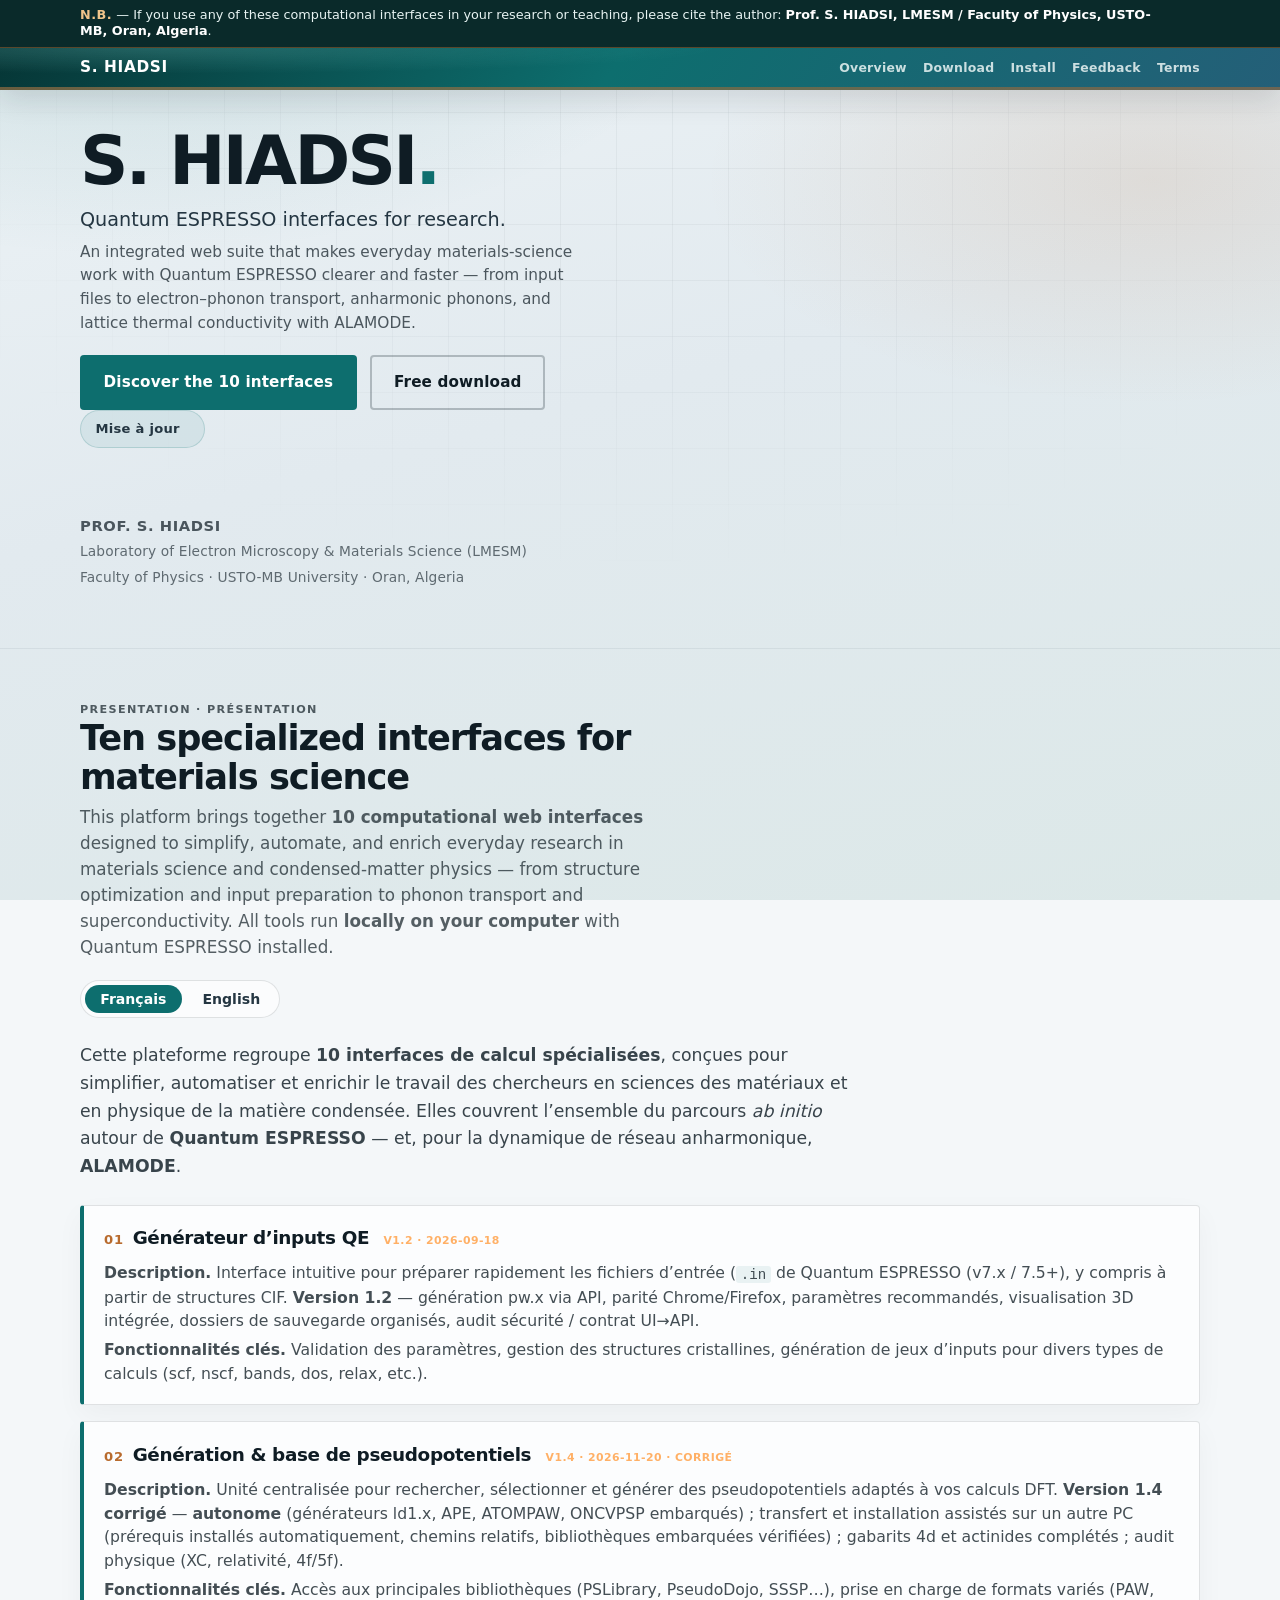
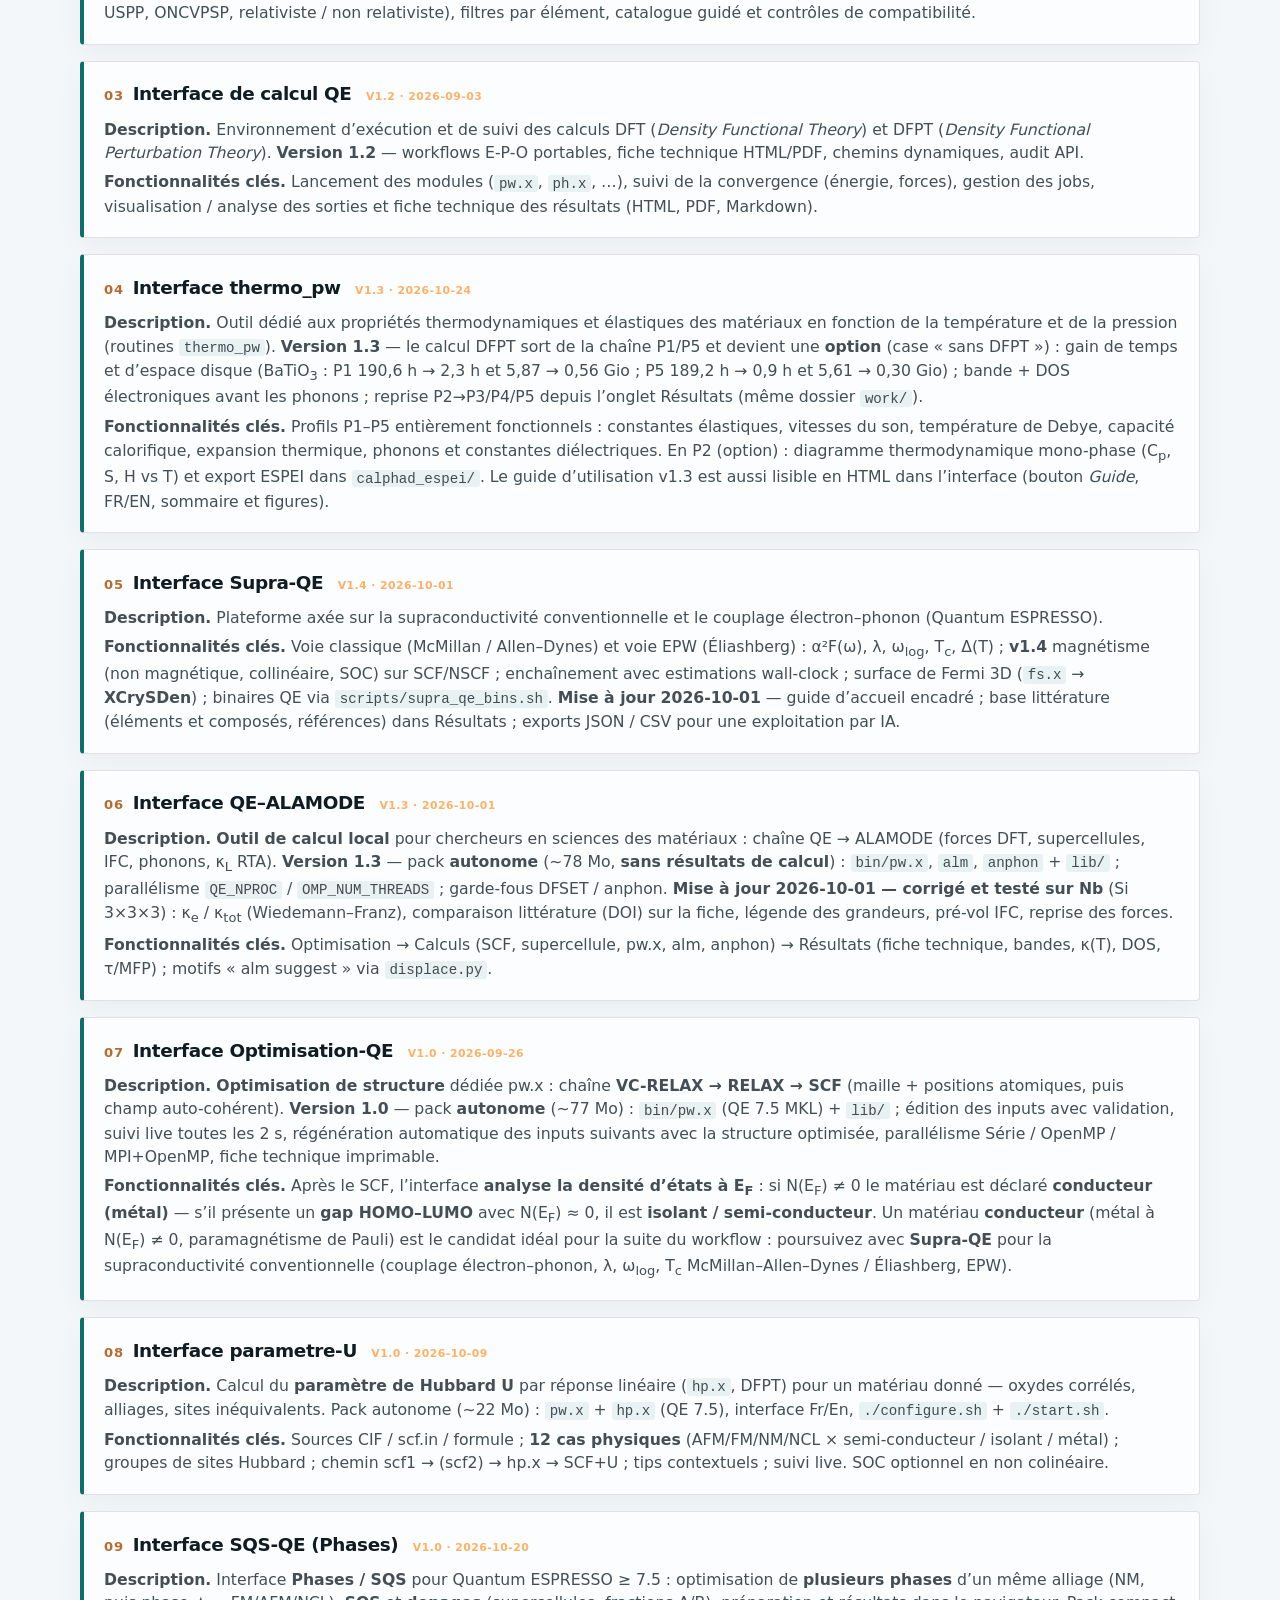
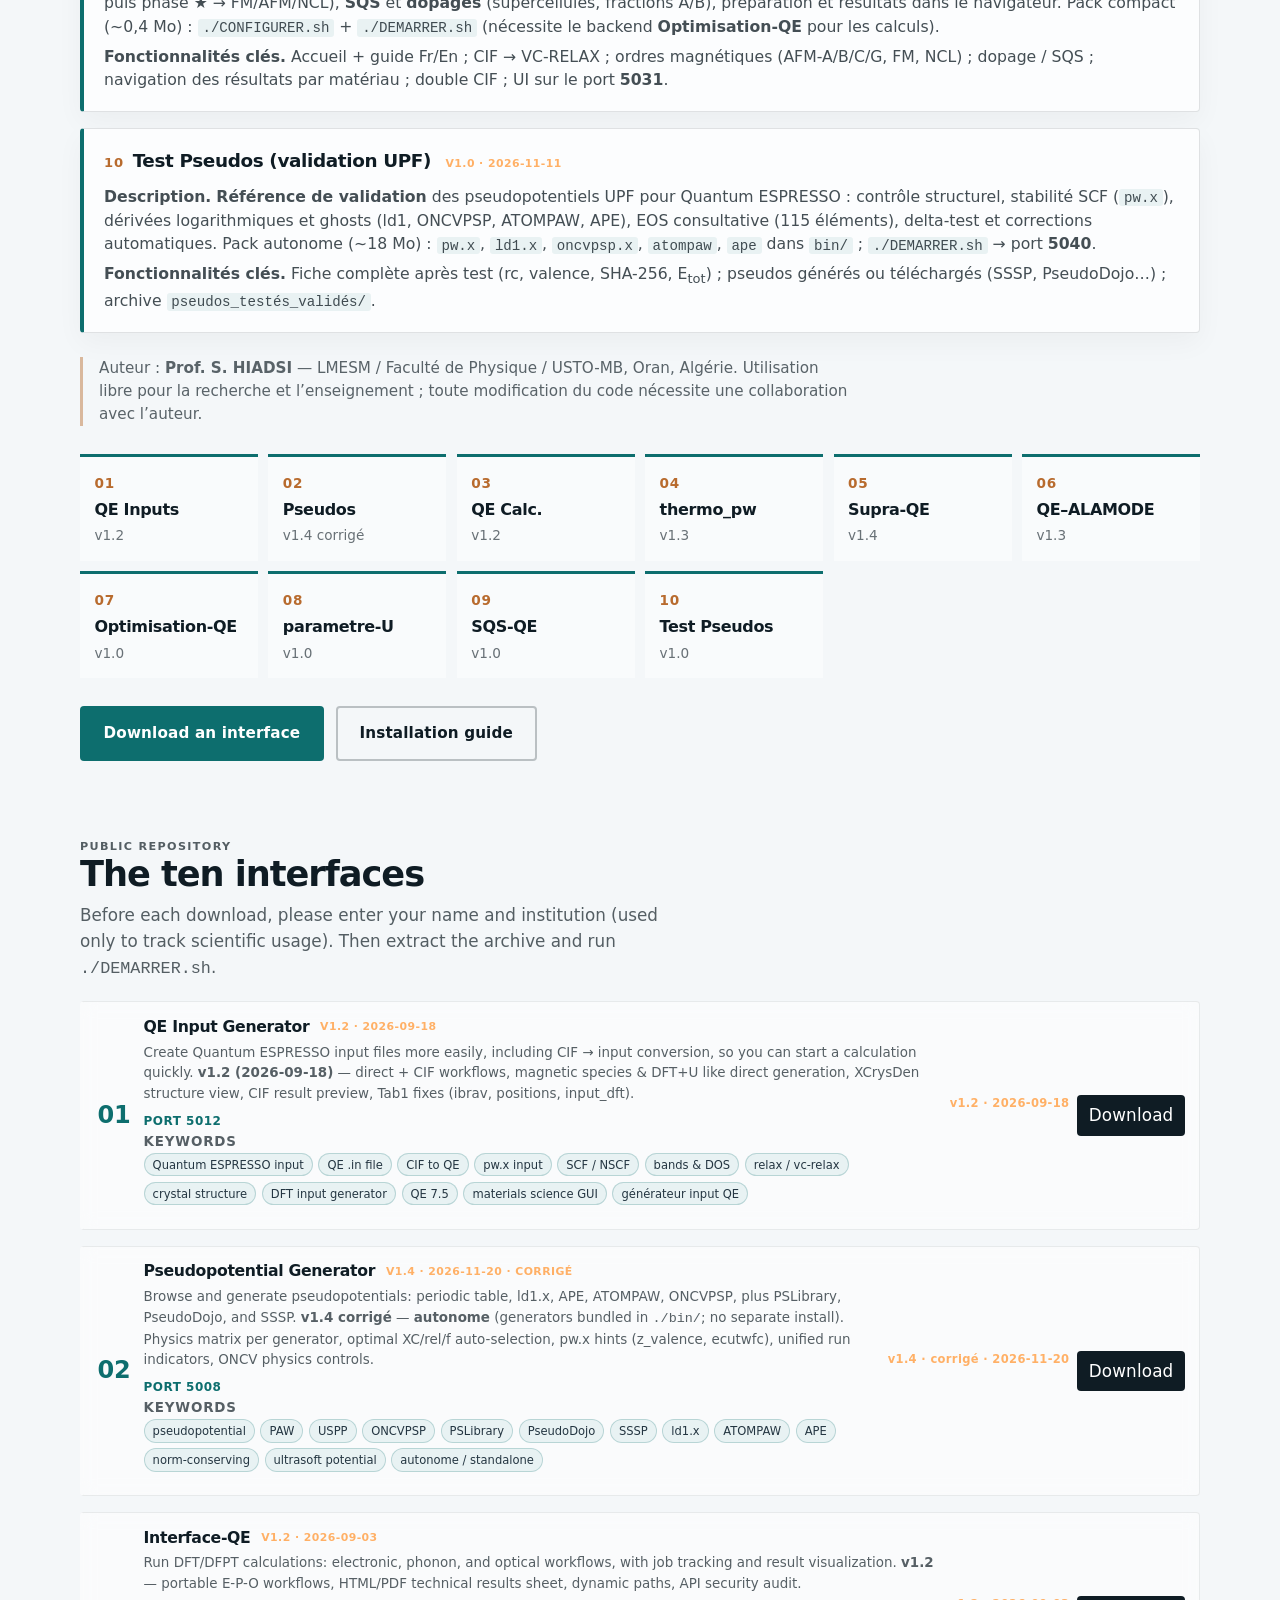
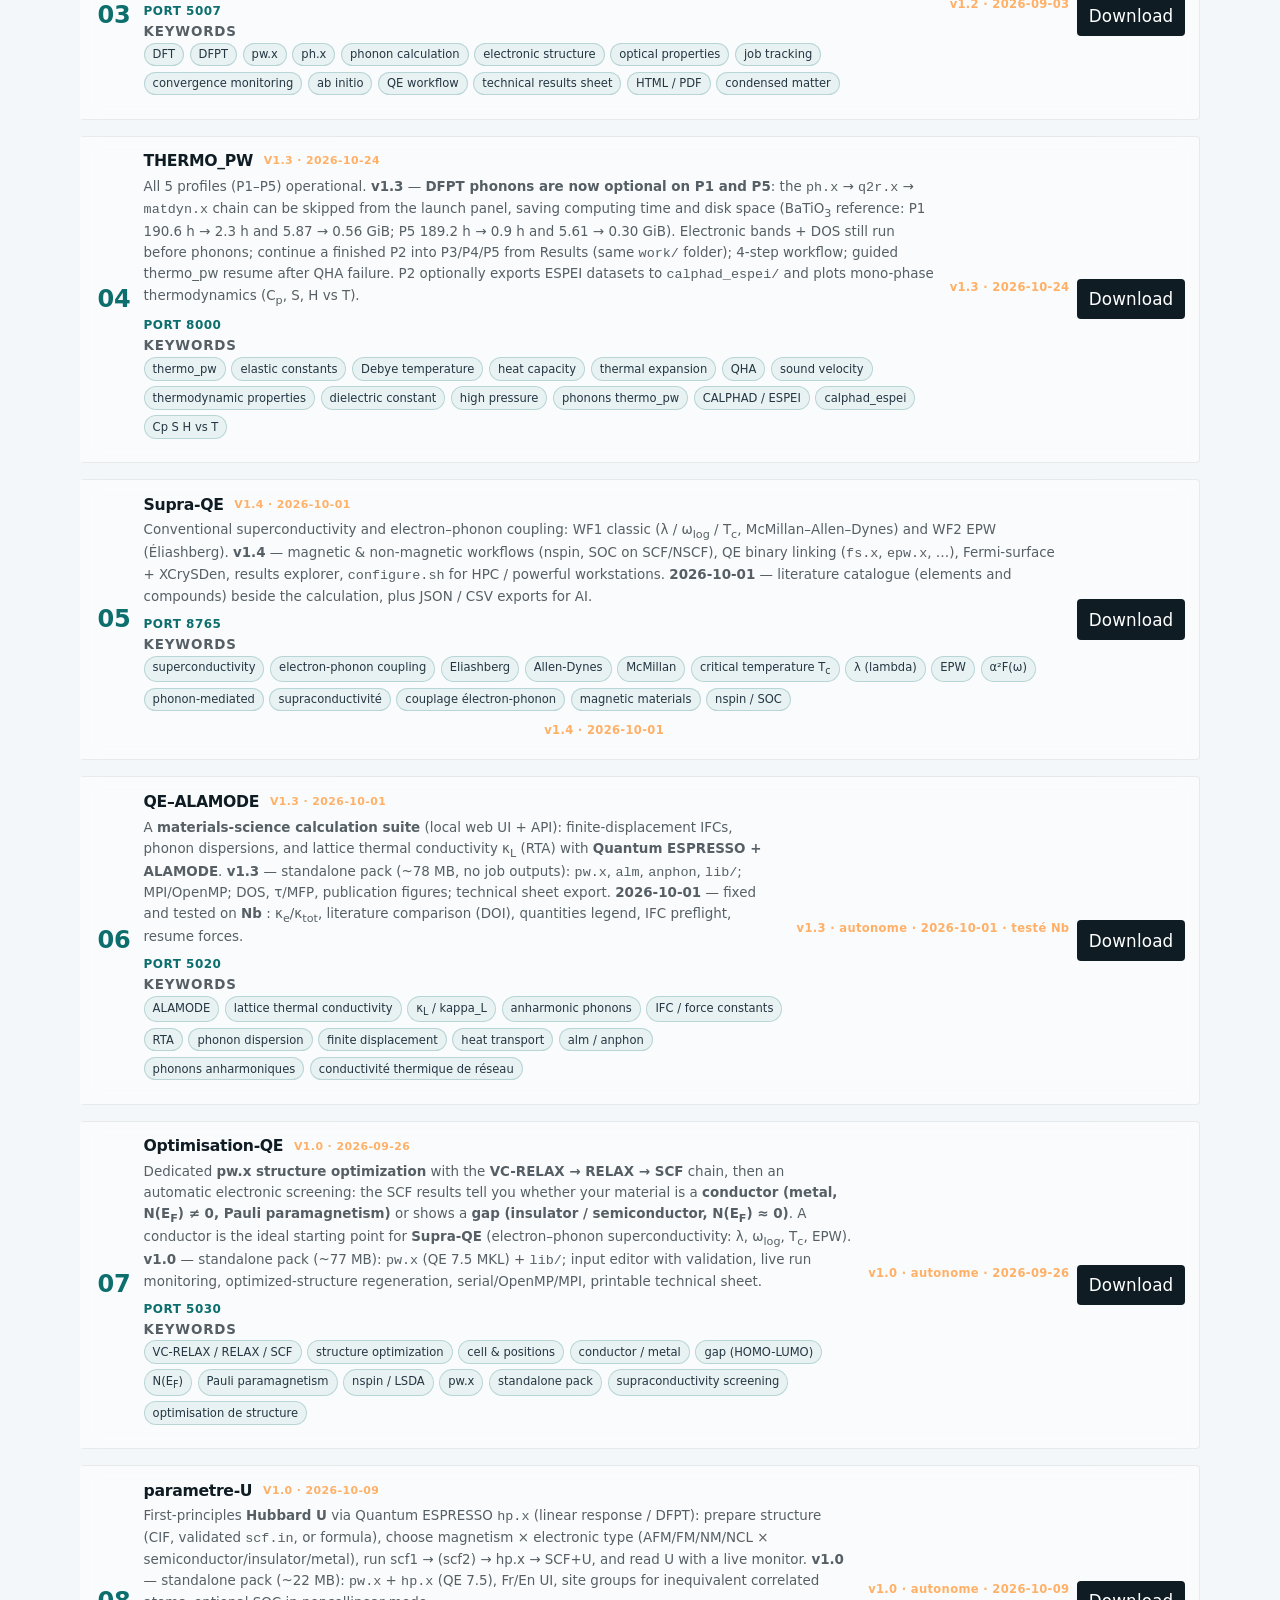
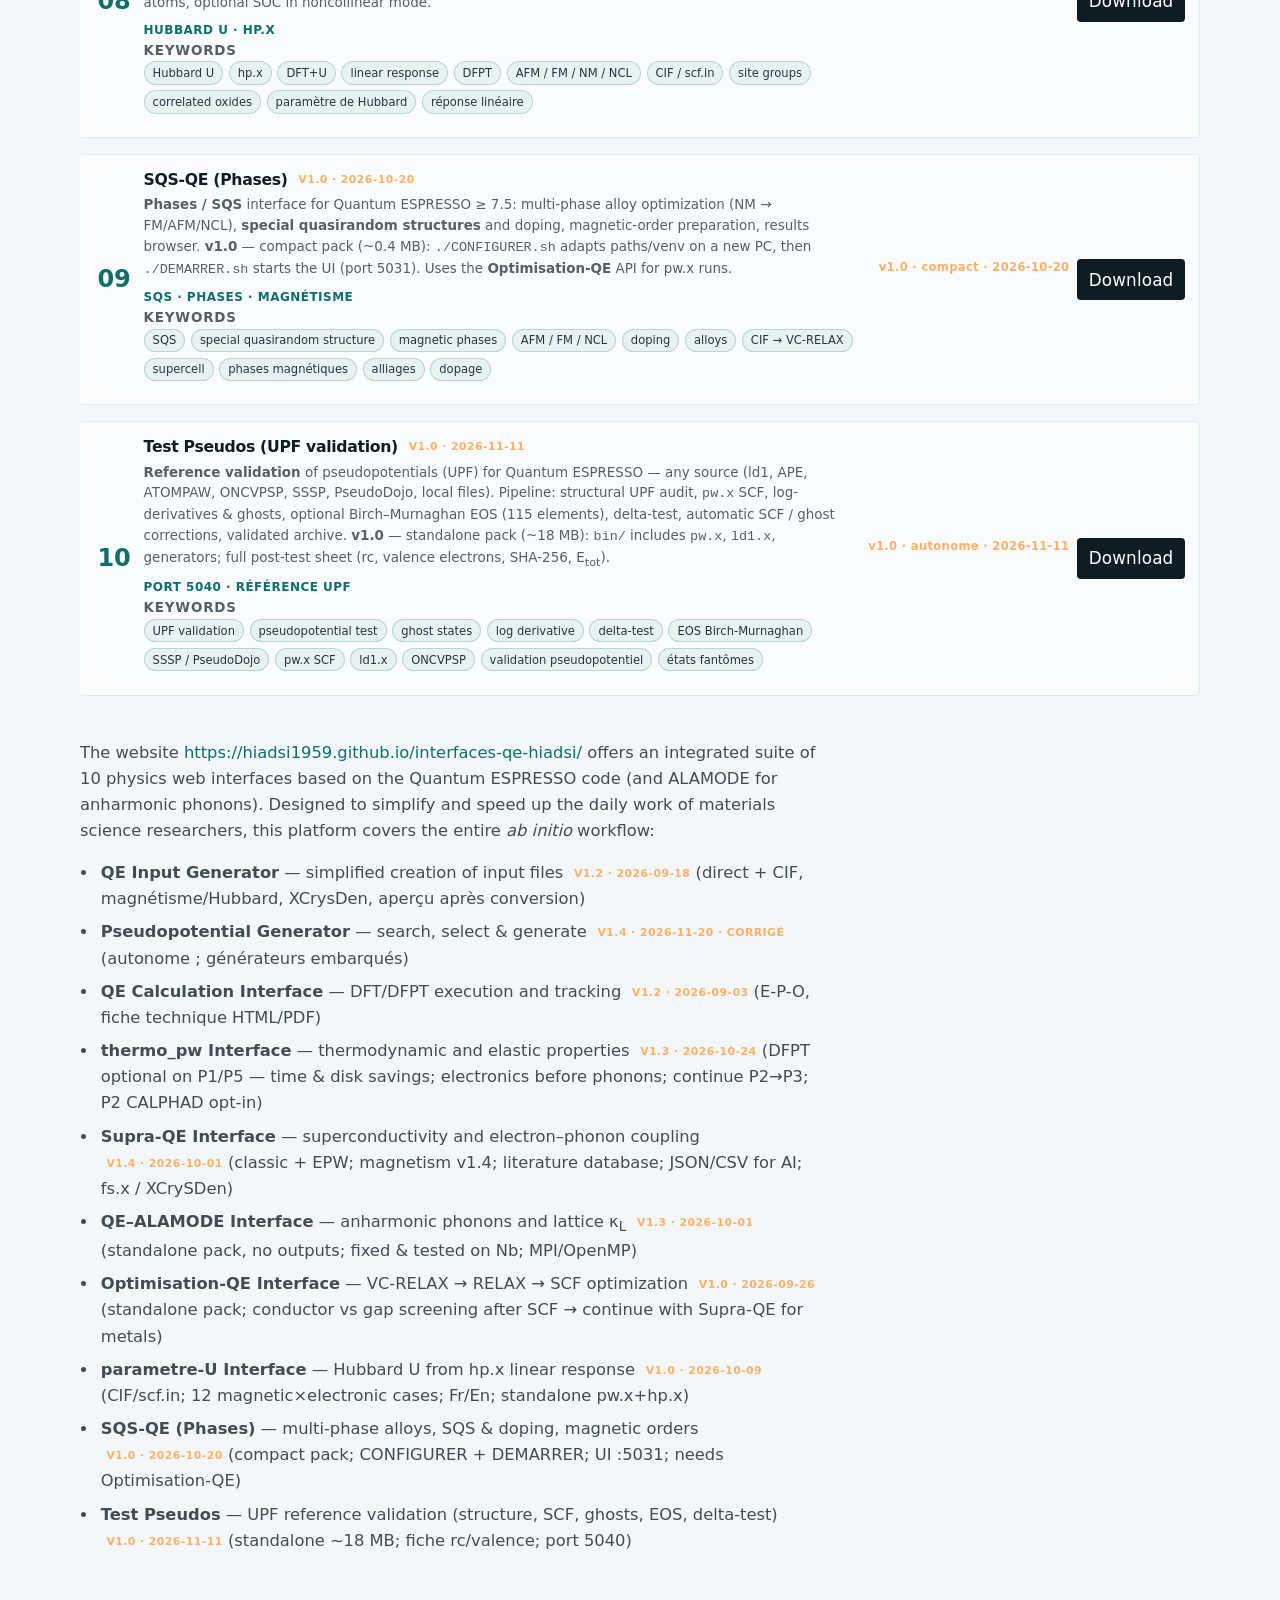
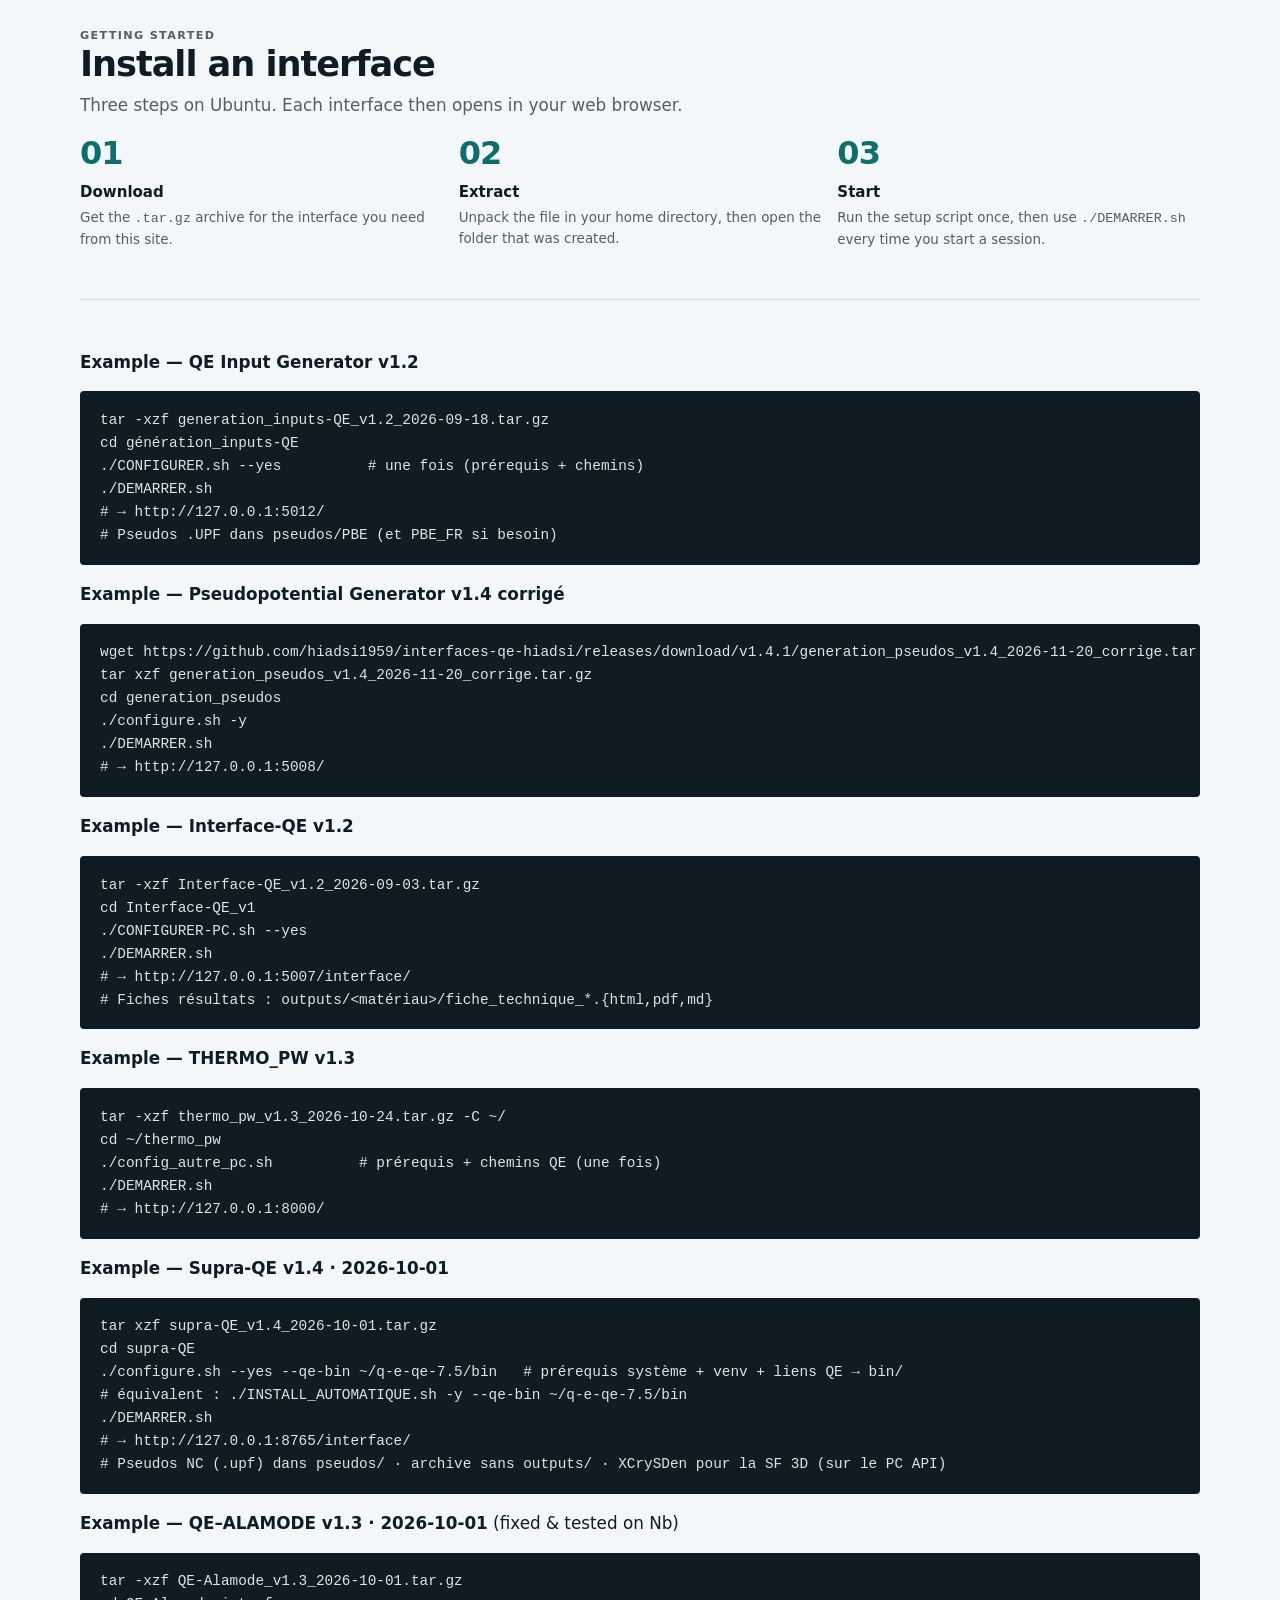
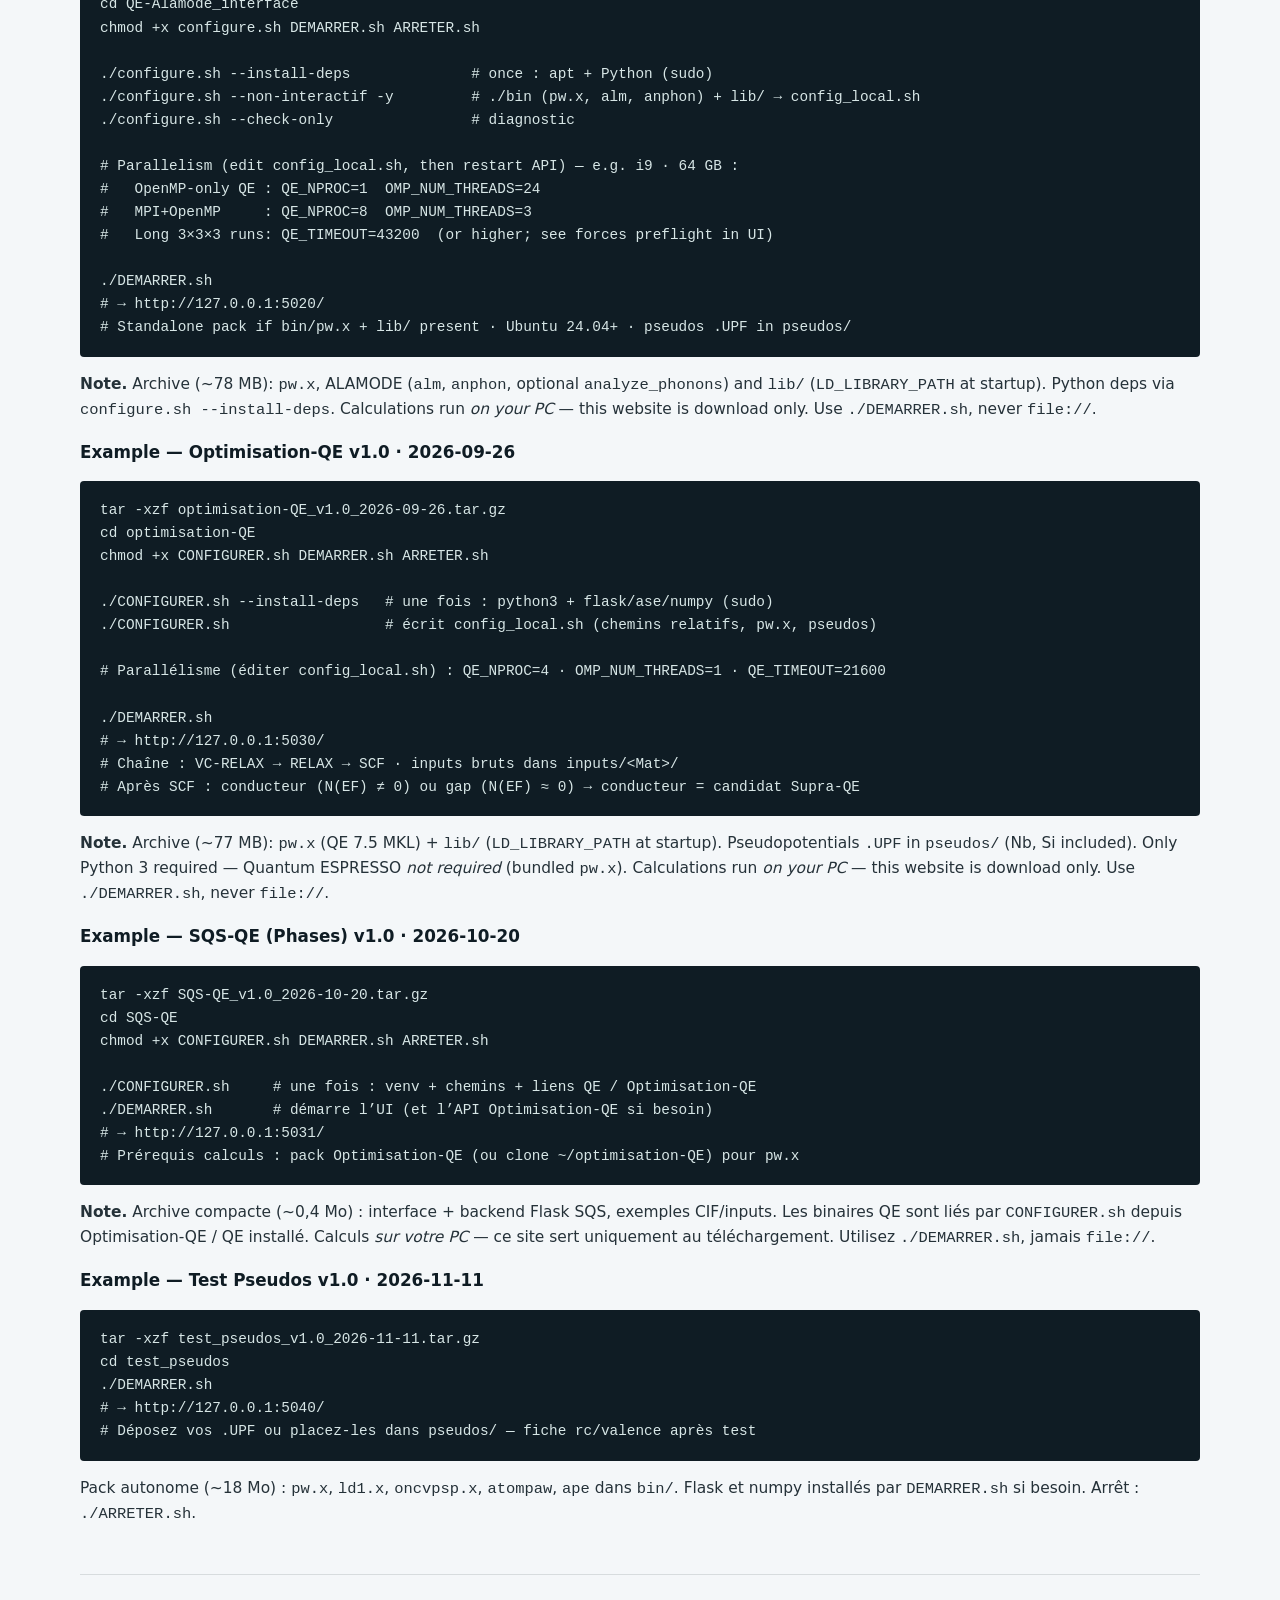
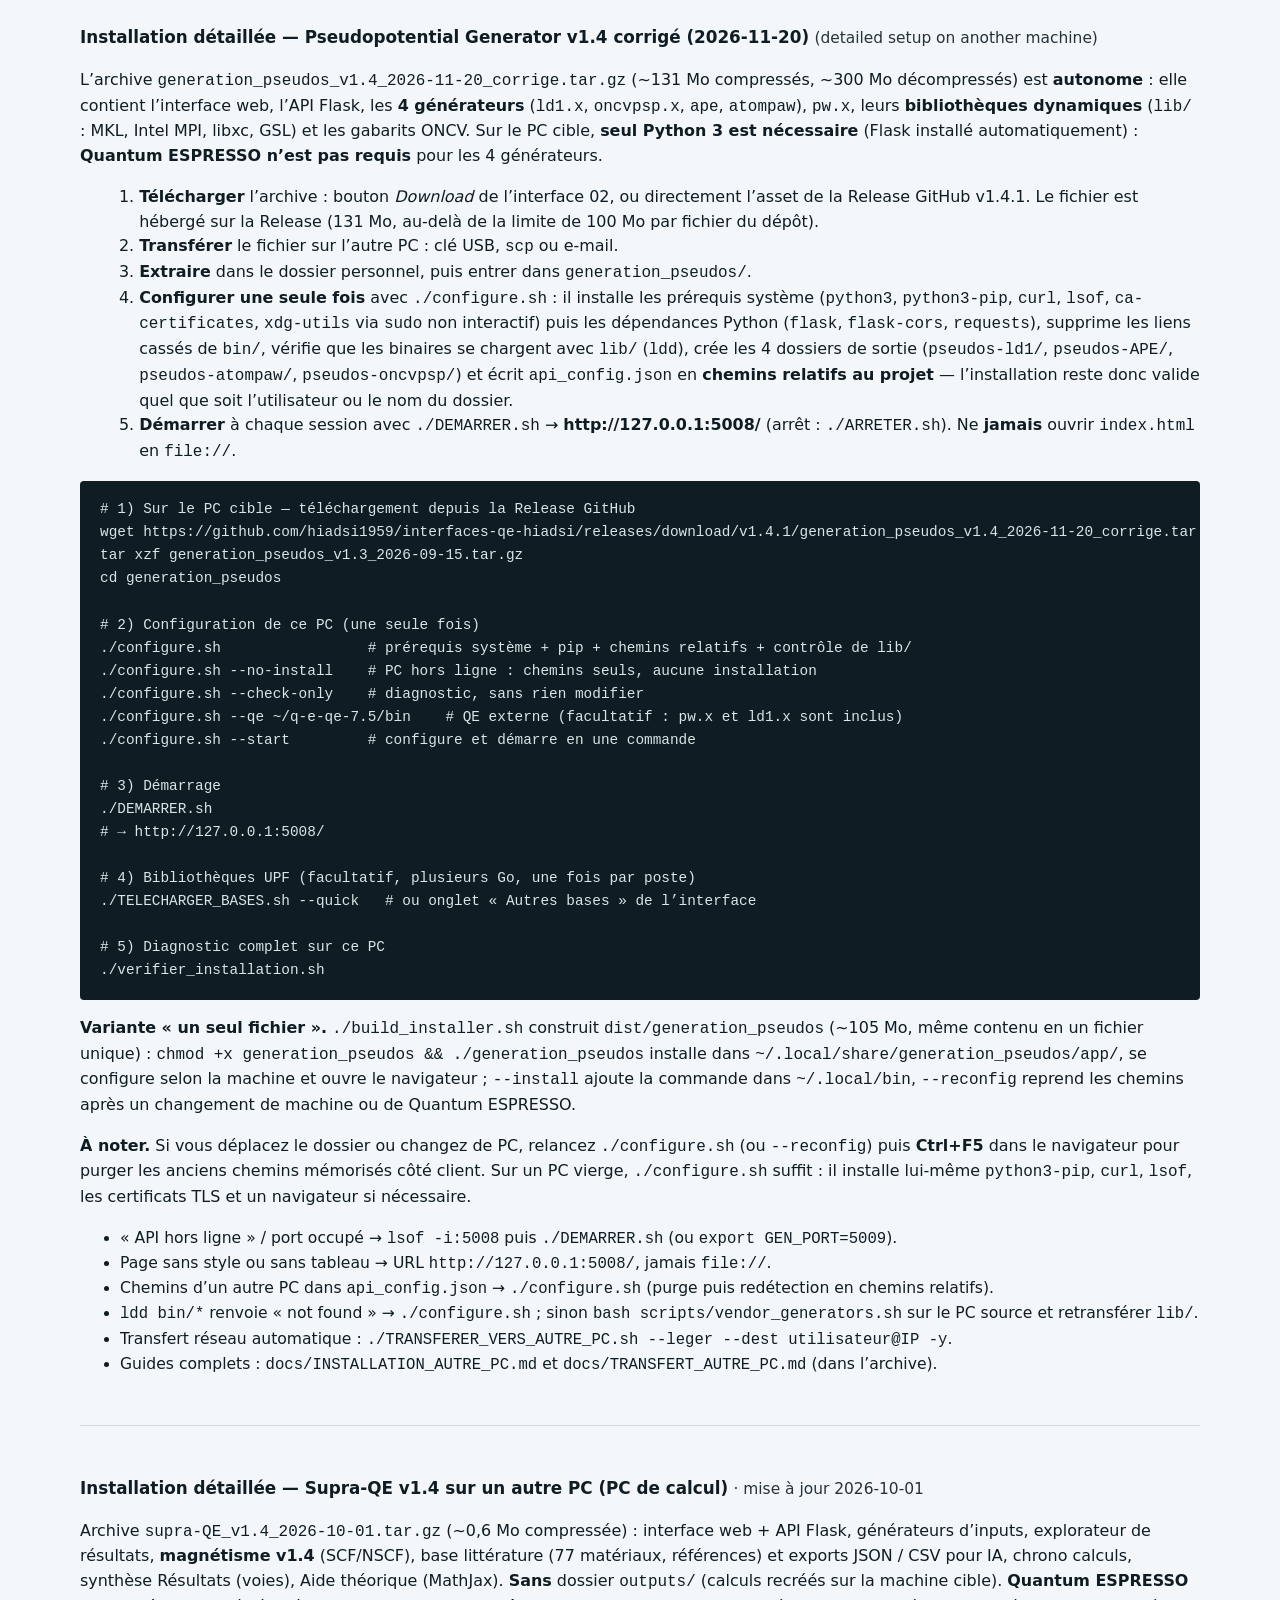
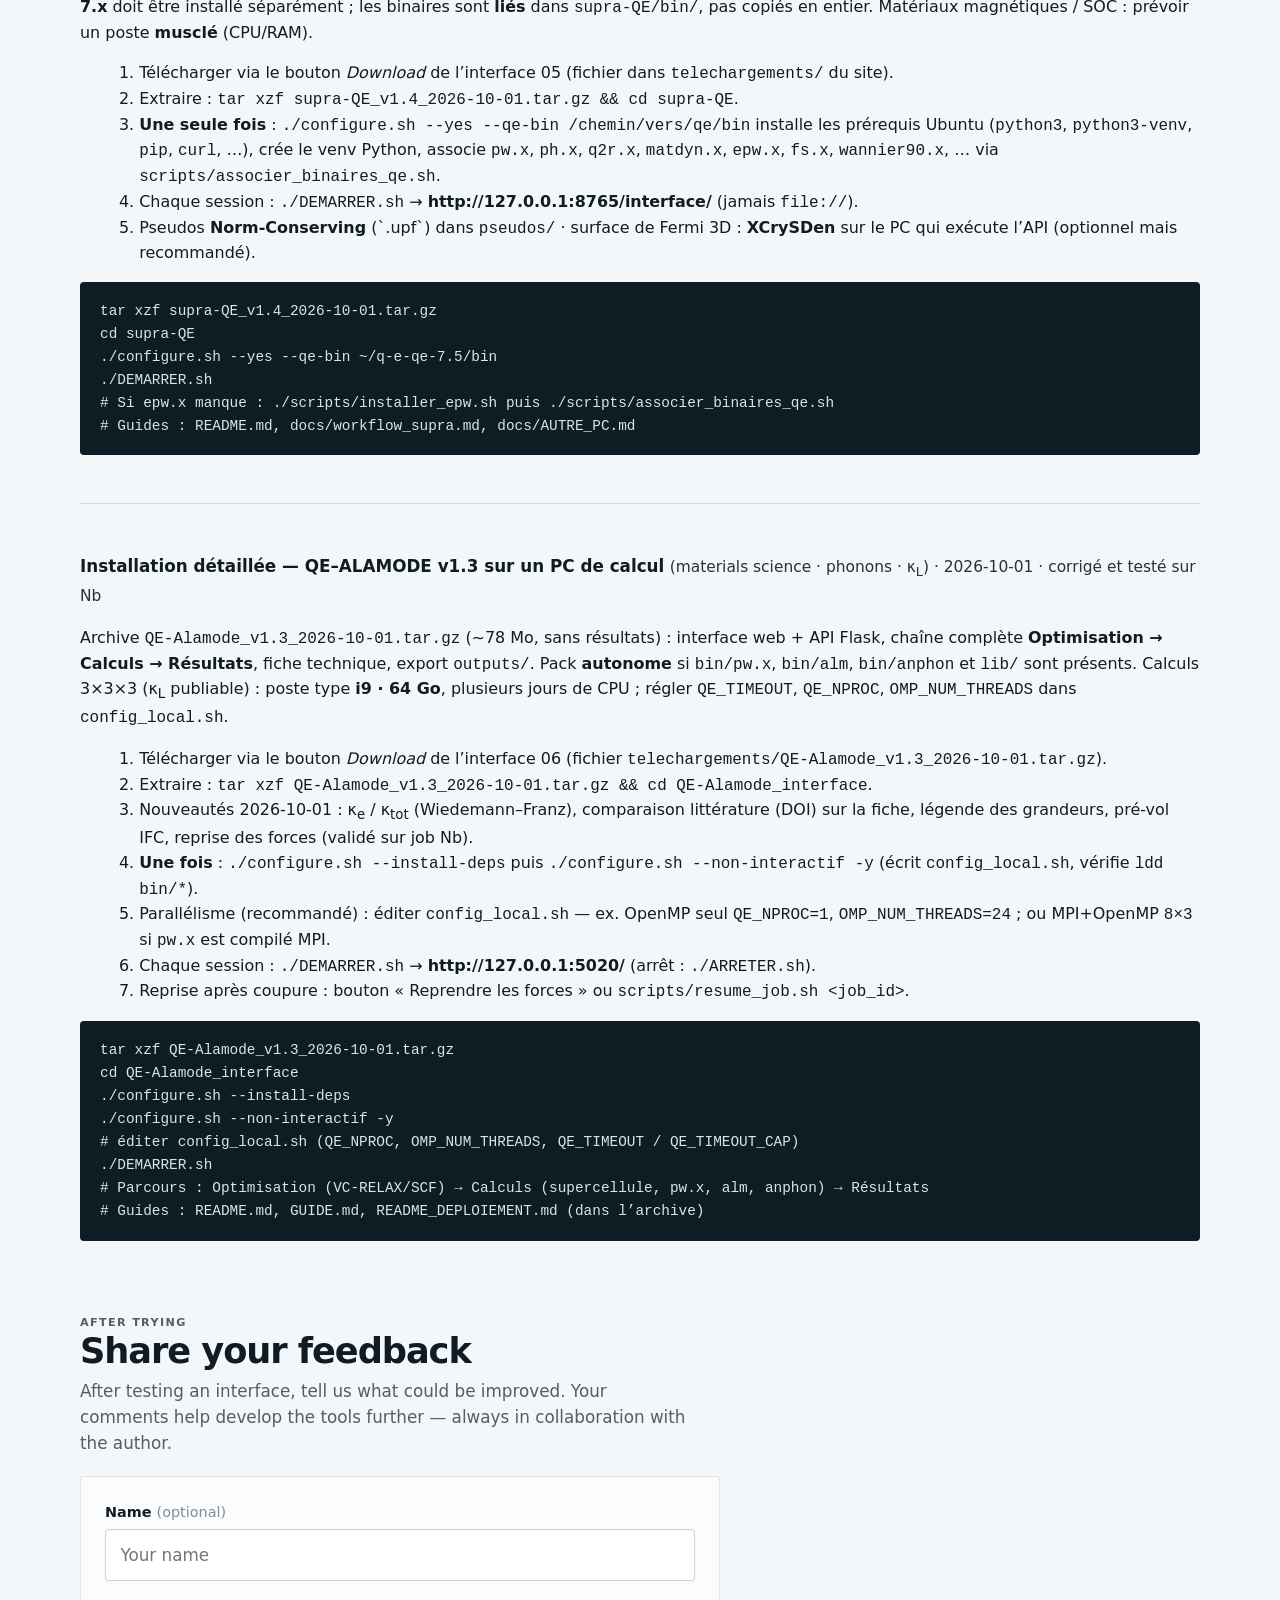
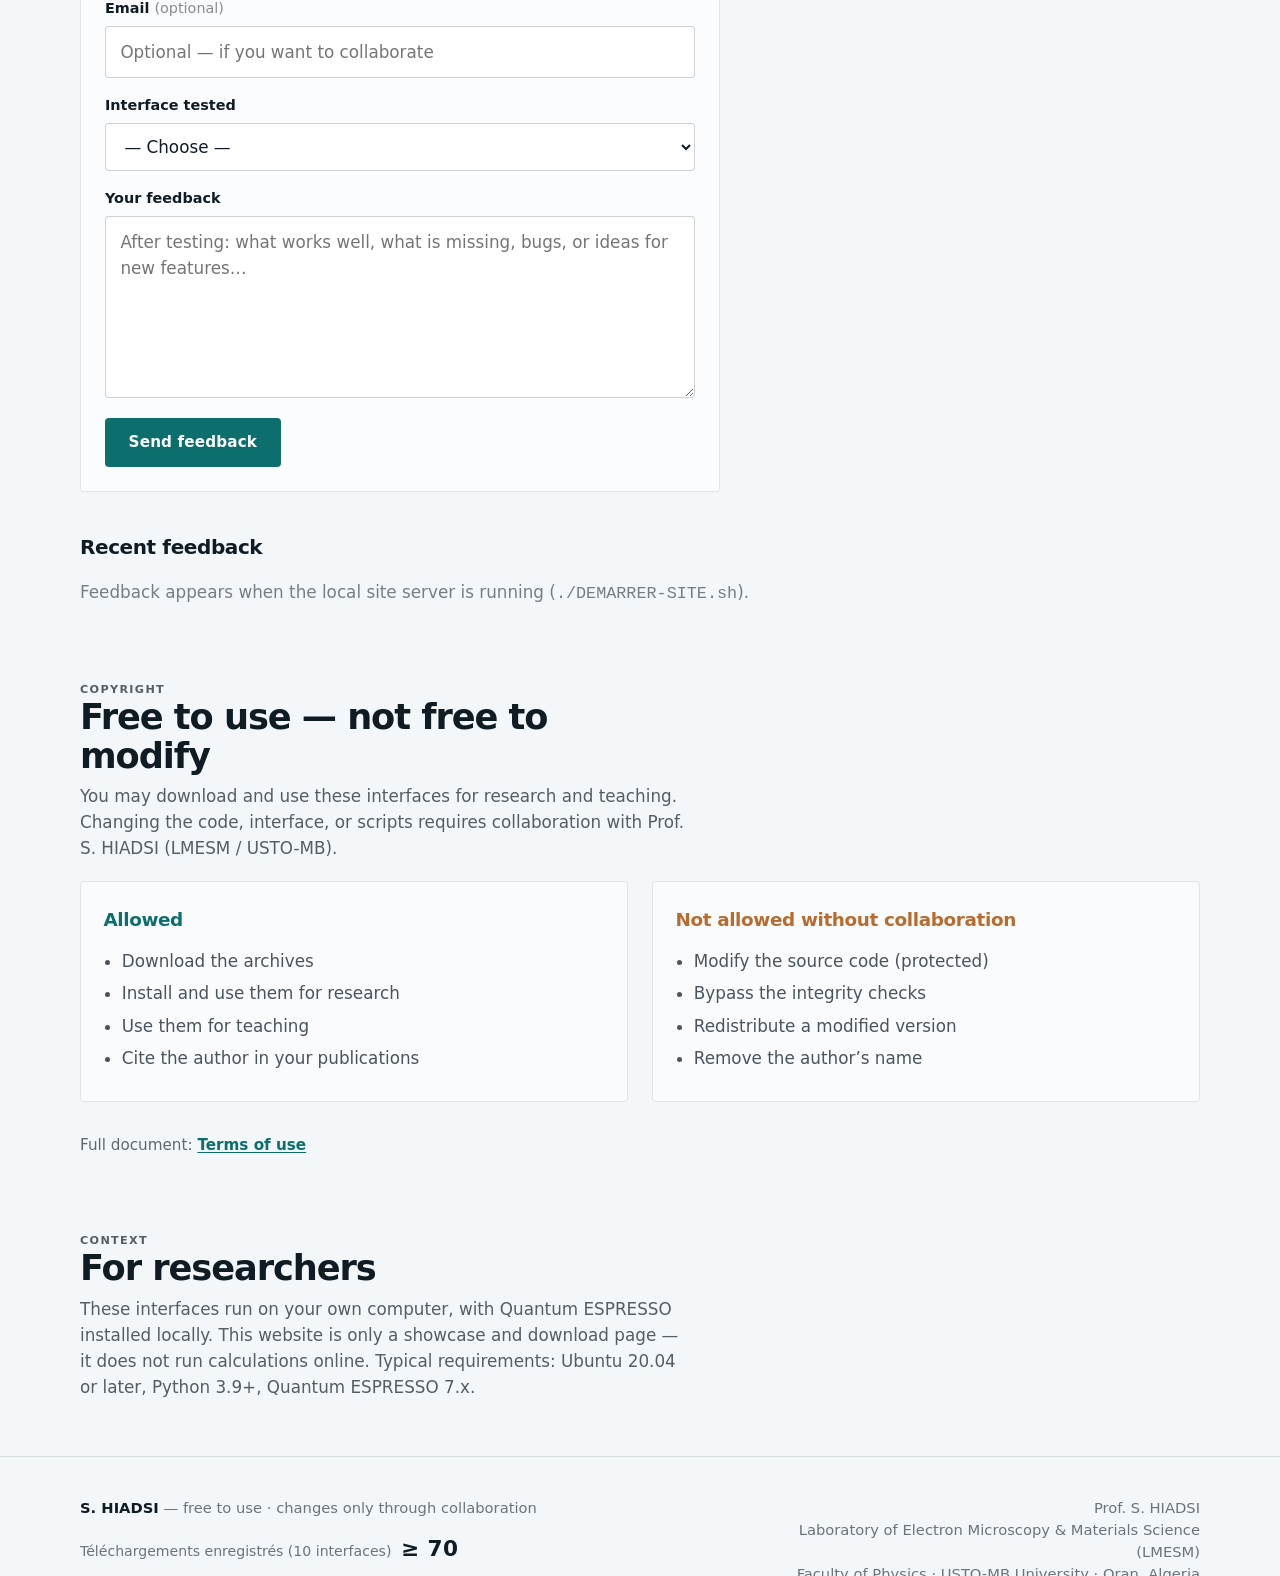
==== commit de7c68ed: "Site: bandeau parcours Pseudos v1.4 corrigé Co-authored-by: Cursor <cursoragent@cursor.com>" ====
--- a/index.html
+++ b/index.html
@@ -417,7 +417,7 @@
 
         <ol class="suite-flow reveal" aria-hidden="true">
           <li><span class="flow-n">01</span><strong>QE Inputs</strong><span>v1.2</span></li>
-          <li><span class="flow-n">02</span><strong>Pseudos</strong><span>v1.3</span></li>
+          <li><span class="flow-n">02</span><strong>Pseudos</strong><span>v1.4 corrigé</span></li>
           <li><span class="flow-n">03</span><strong>QE Calc.</strong><span>v1.2</span></li>
           <li><span class="flow-n">04</span><strong>thermo_pw</strong><span>v1.3</span></li>
           <li><span class="flow-n">05</span><strong>Supra-QE</strong><span>v1.4</span></li>
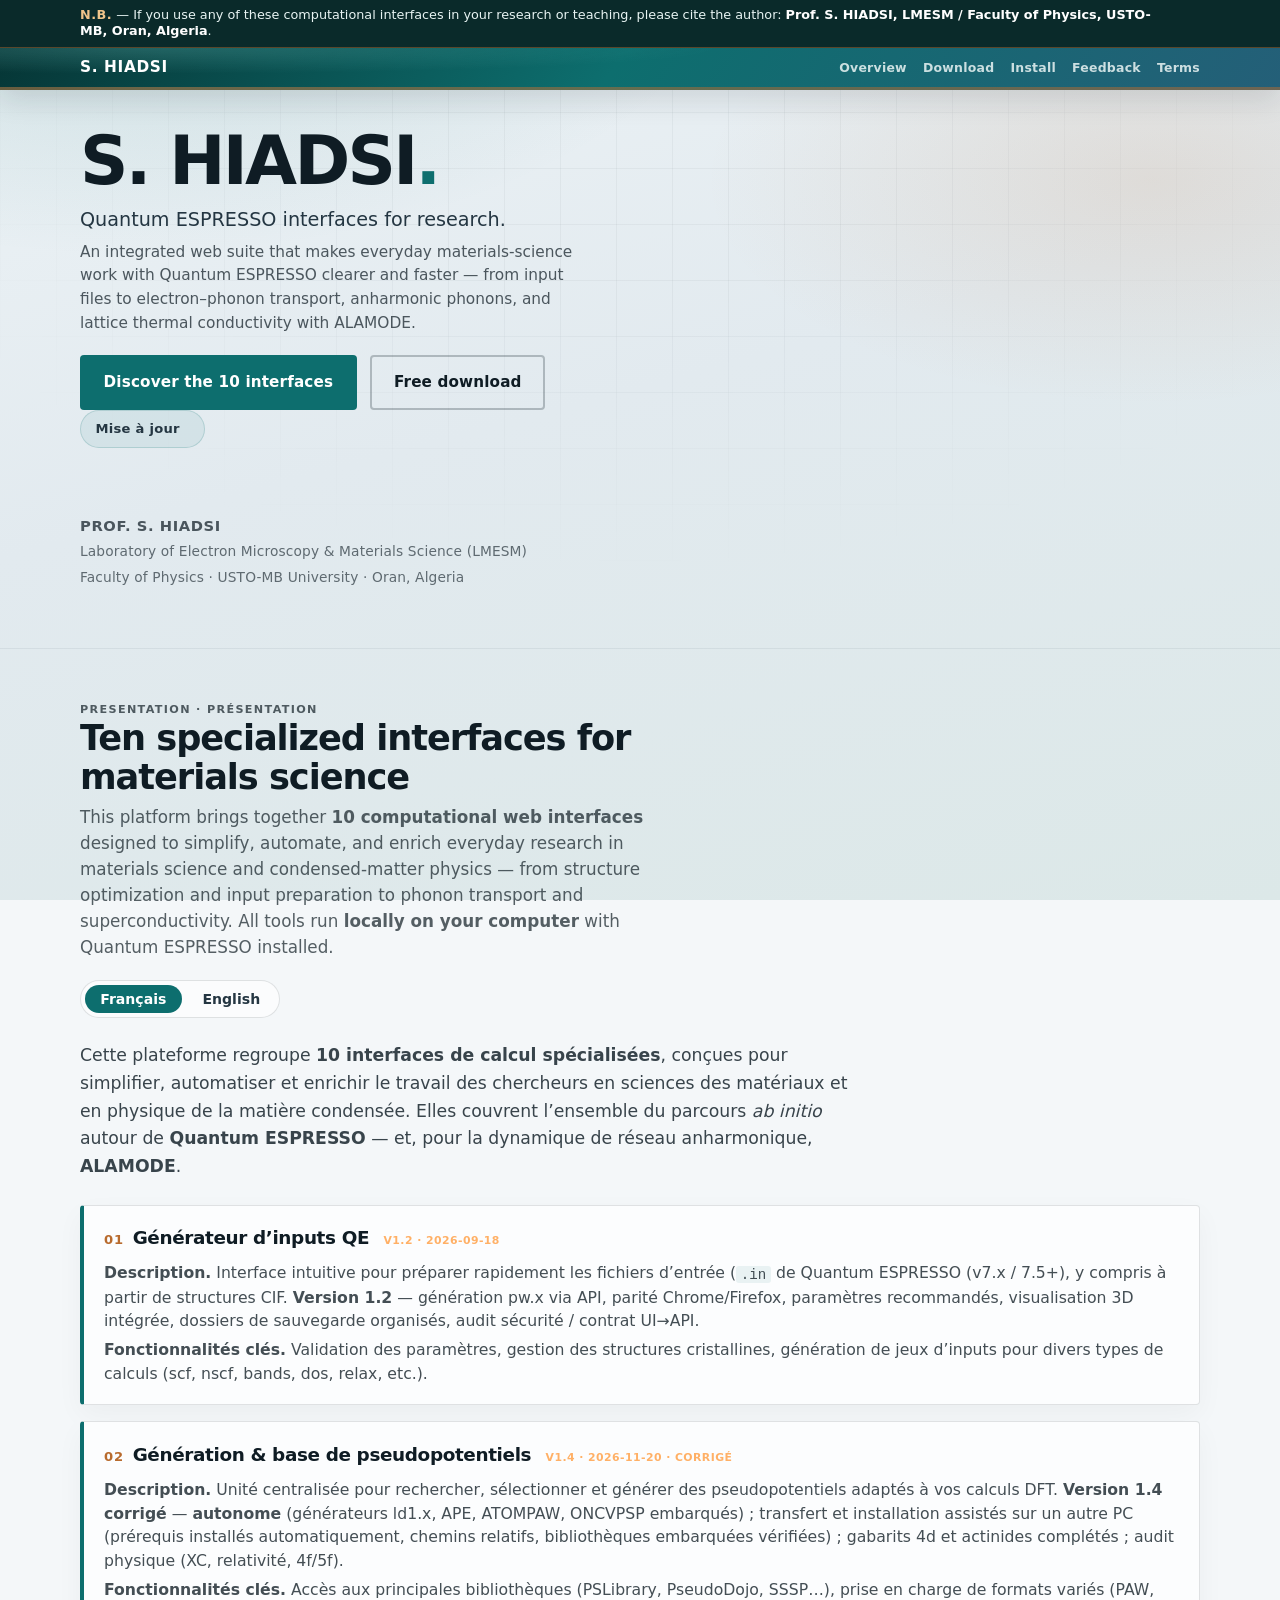
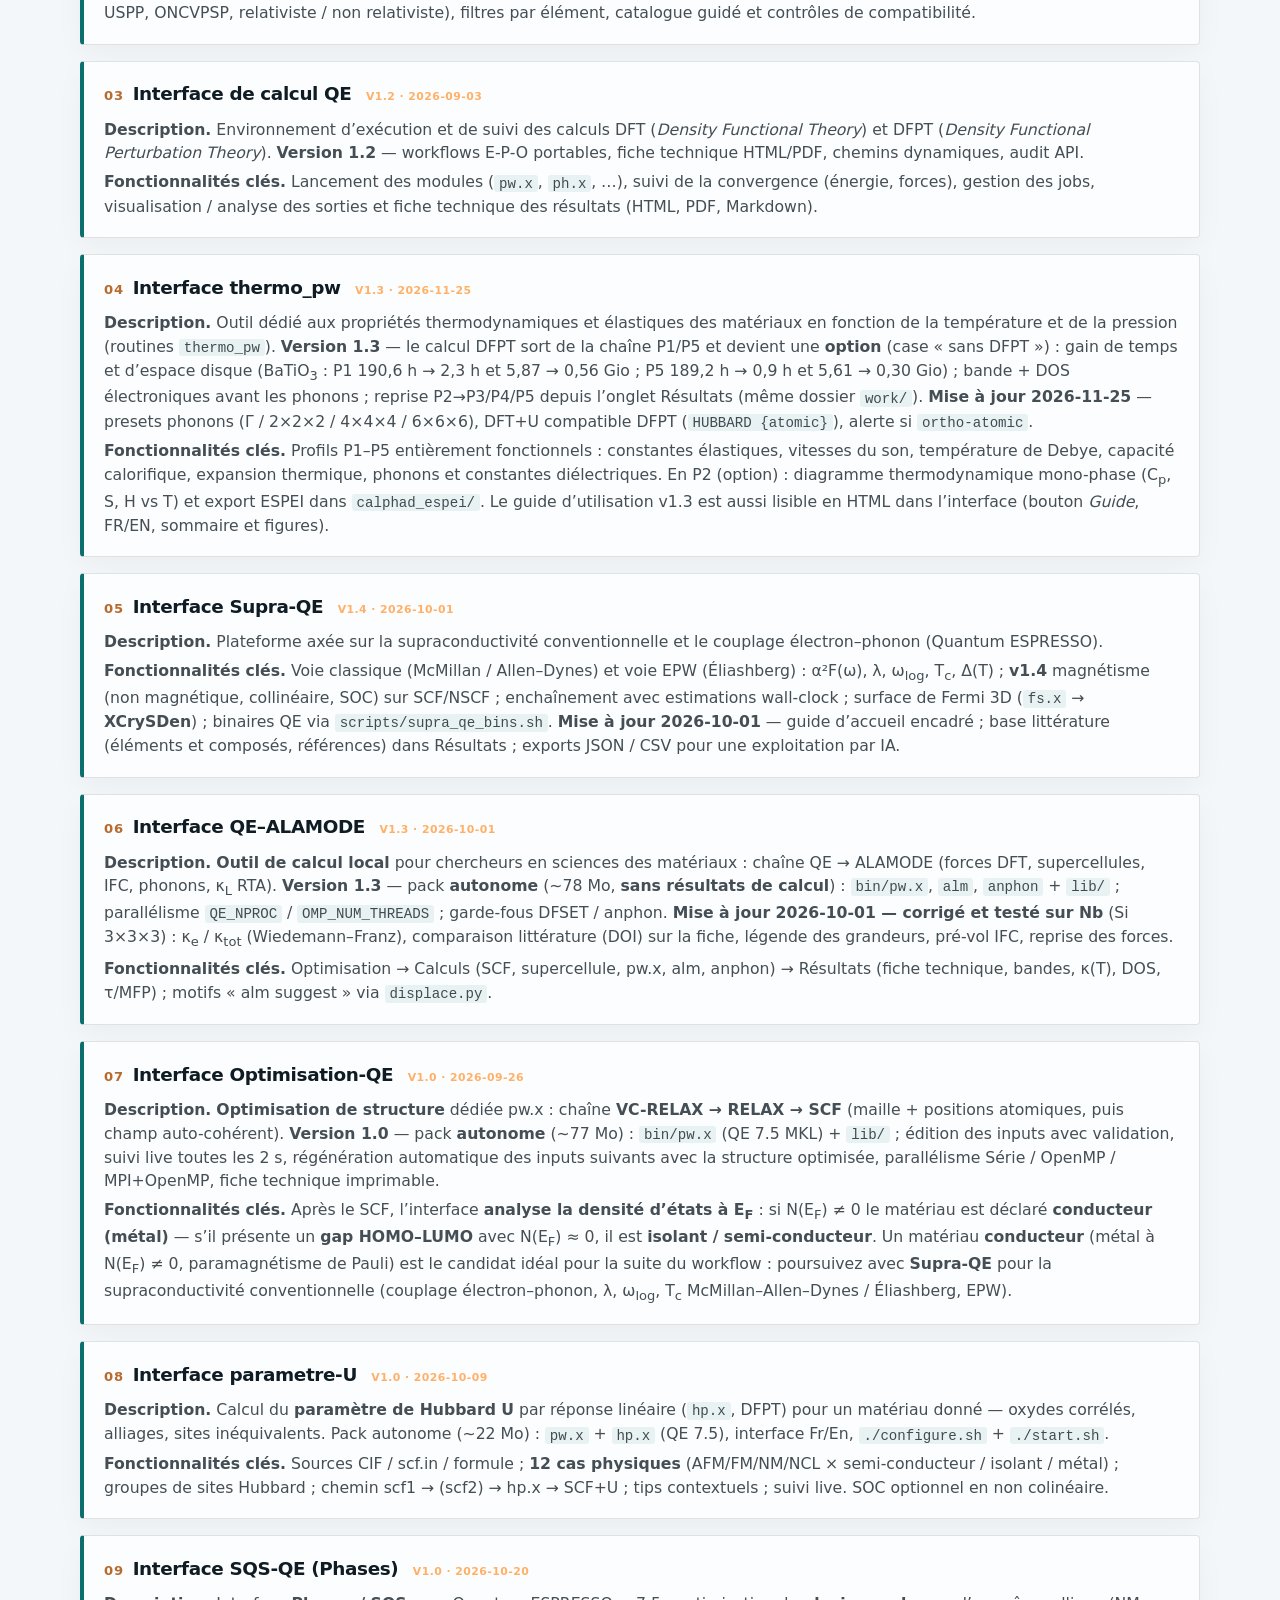
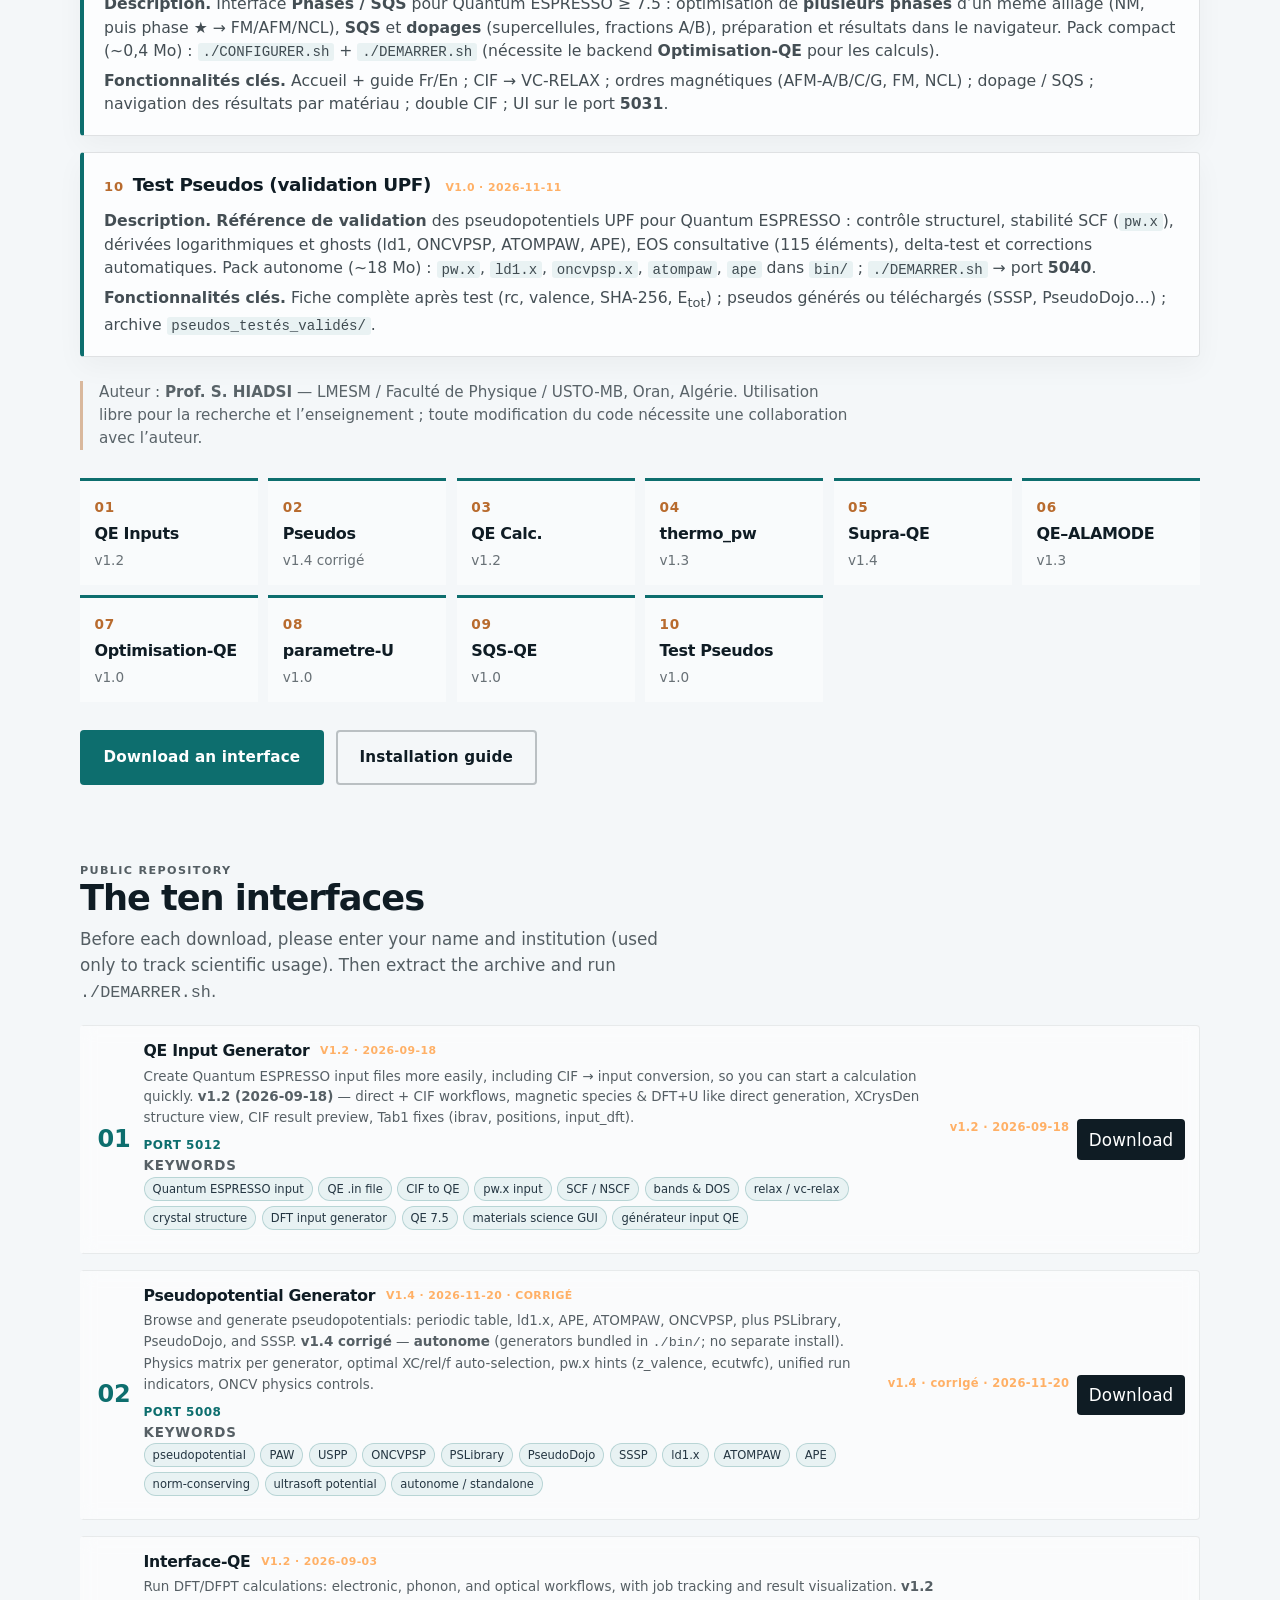
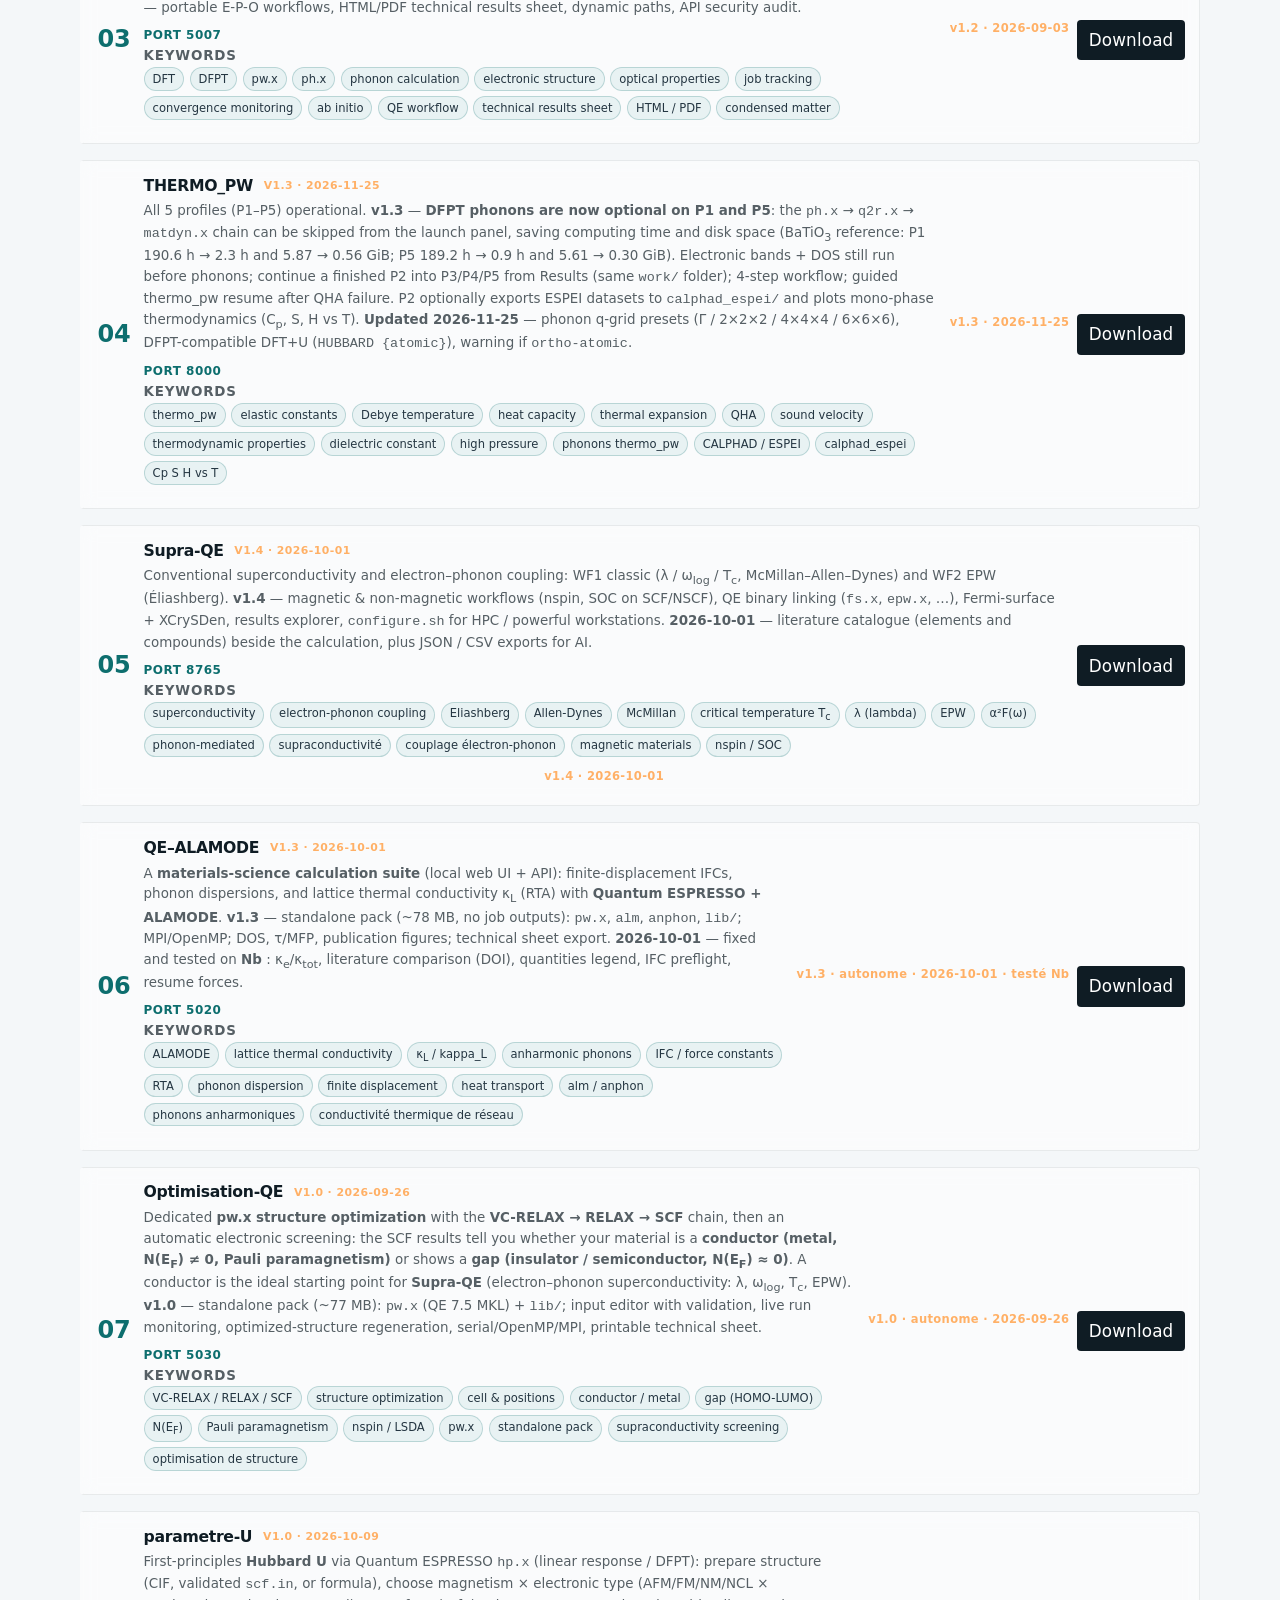
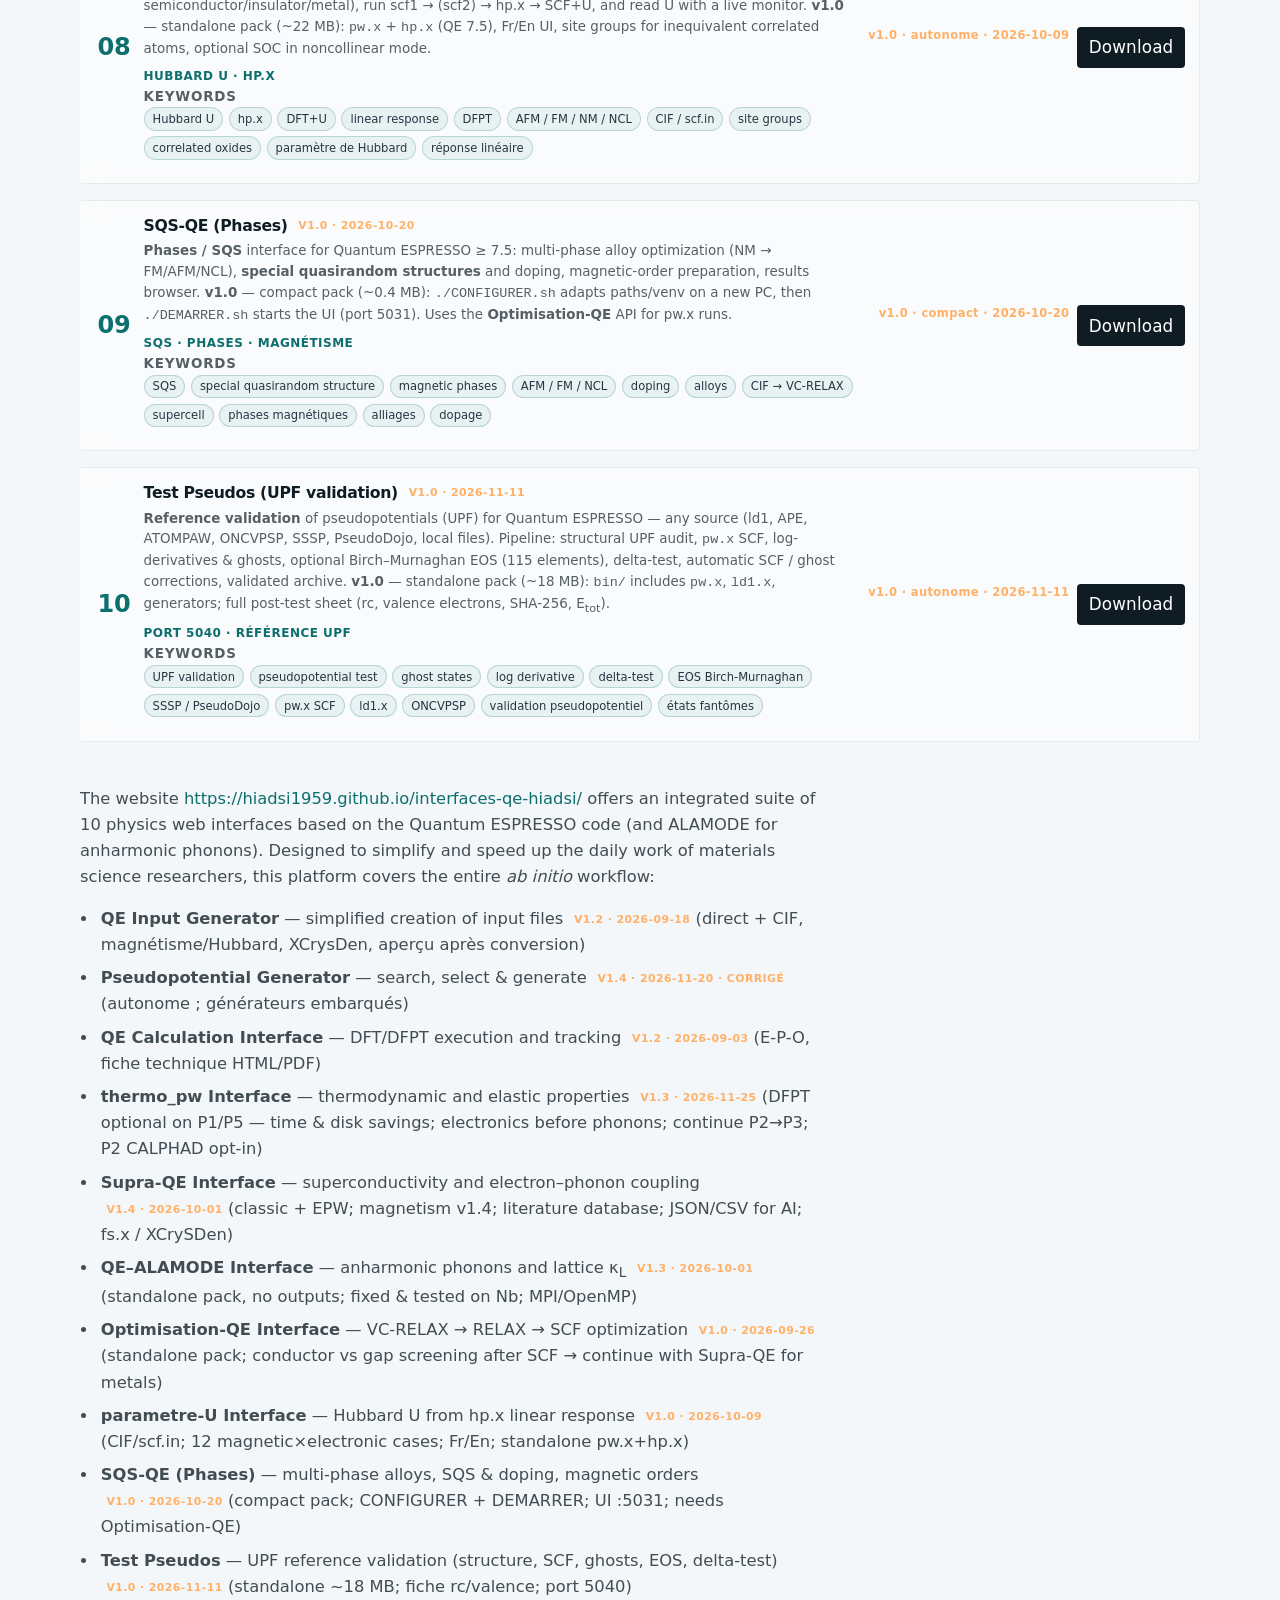
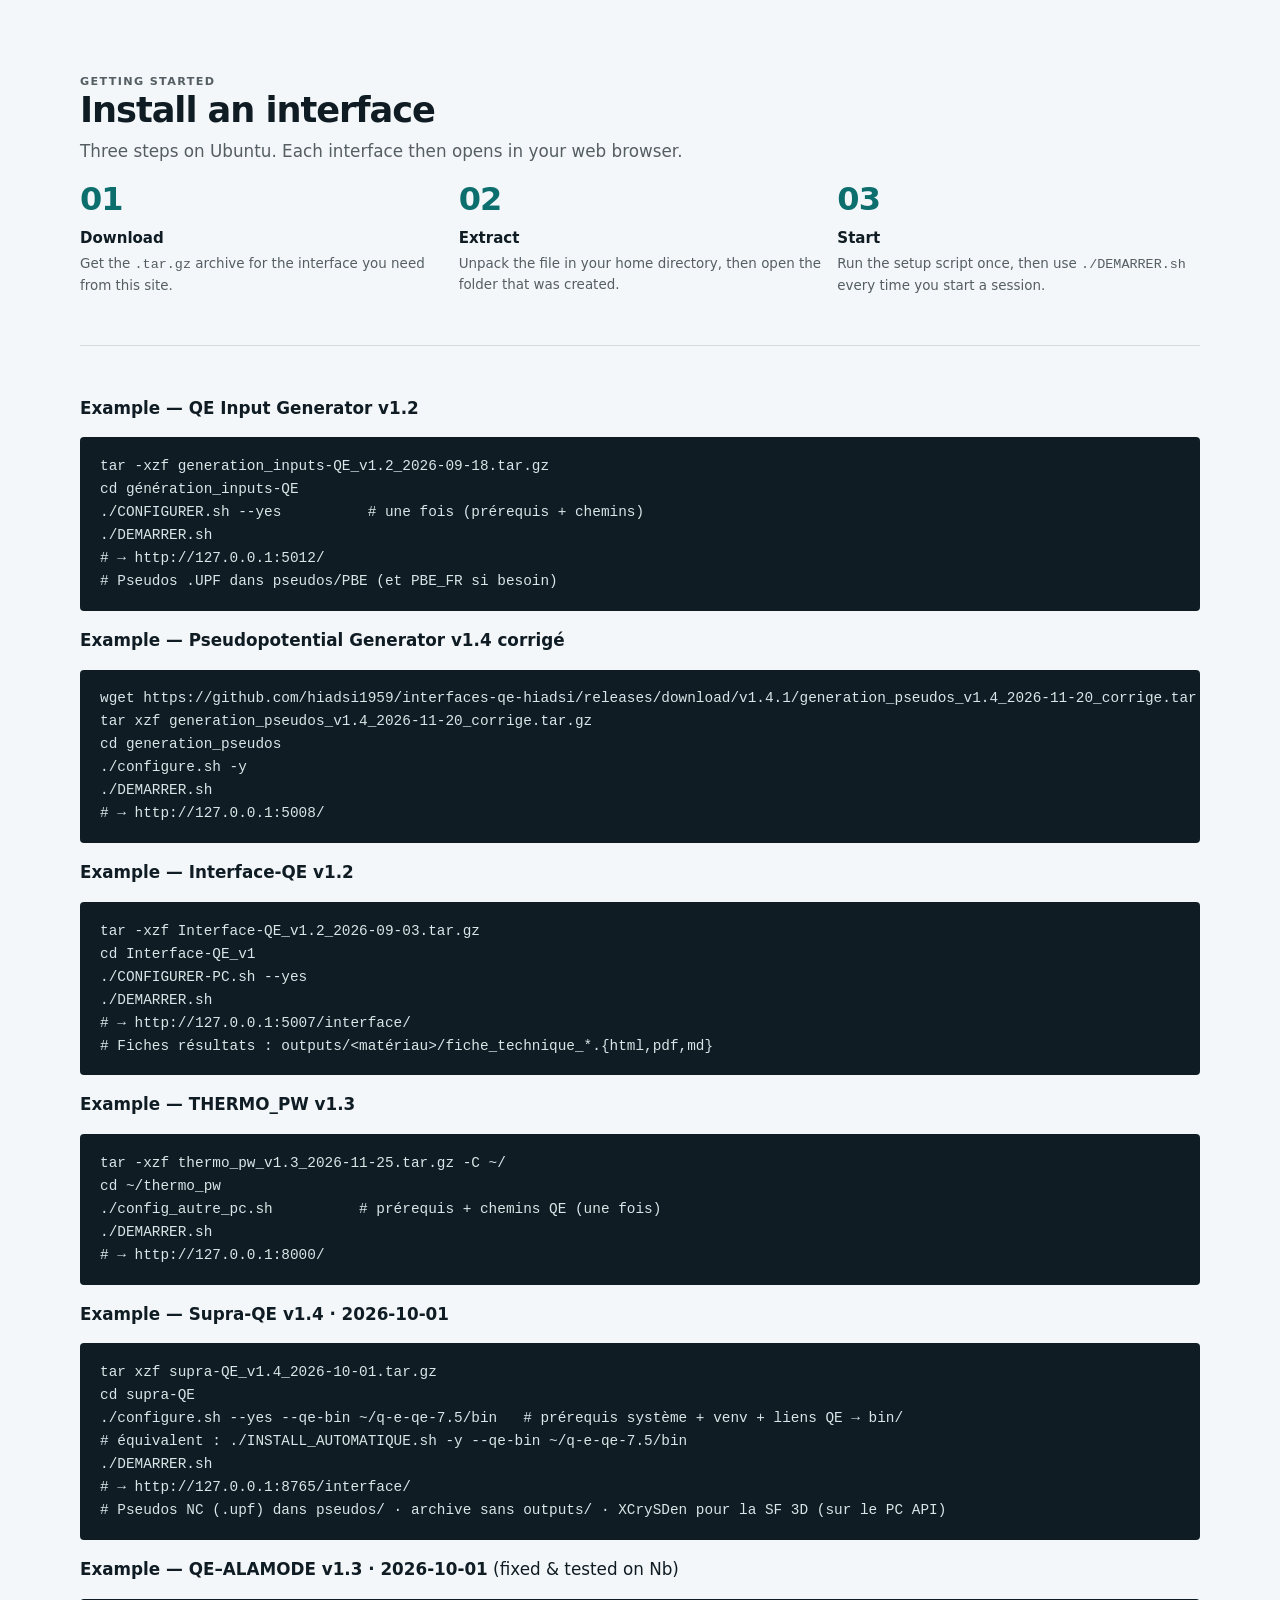
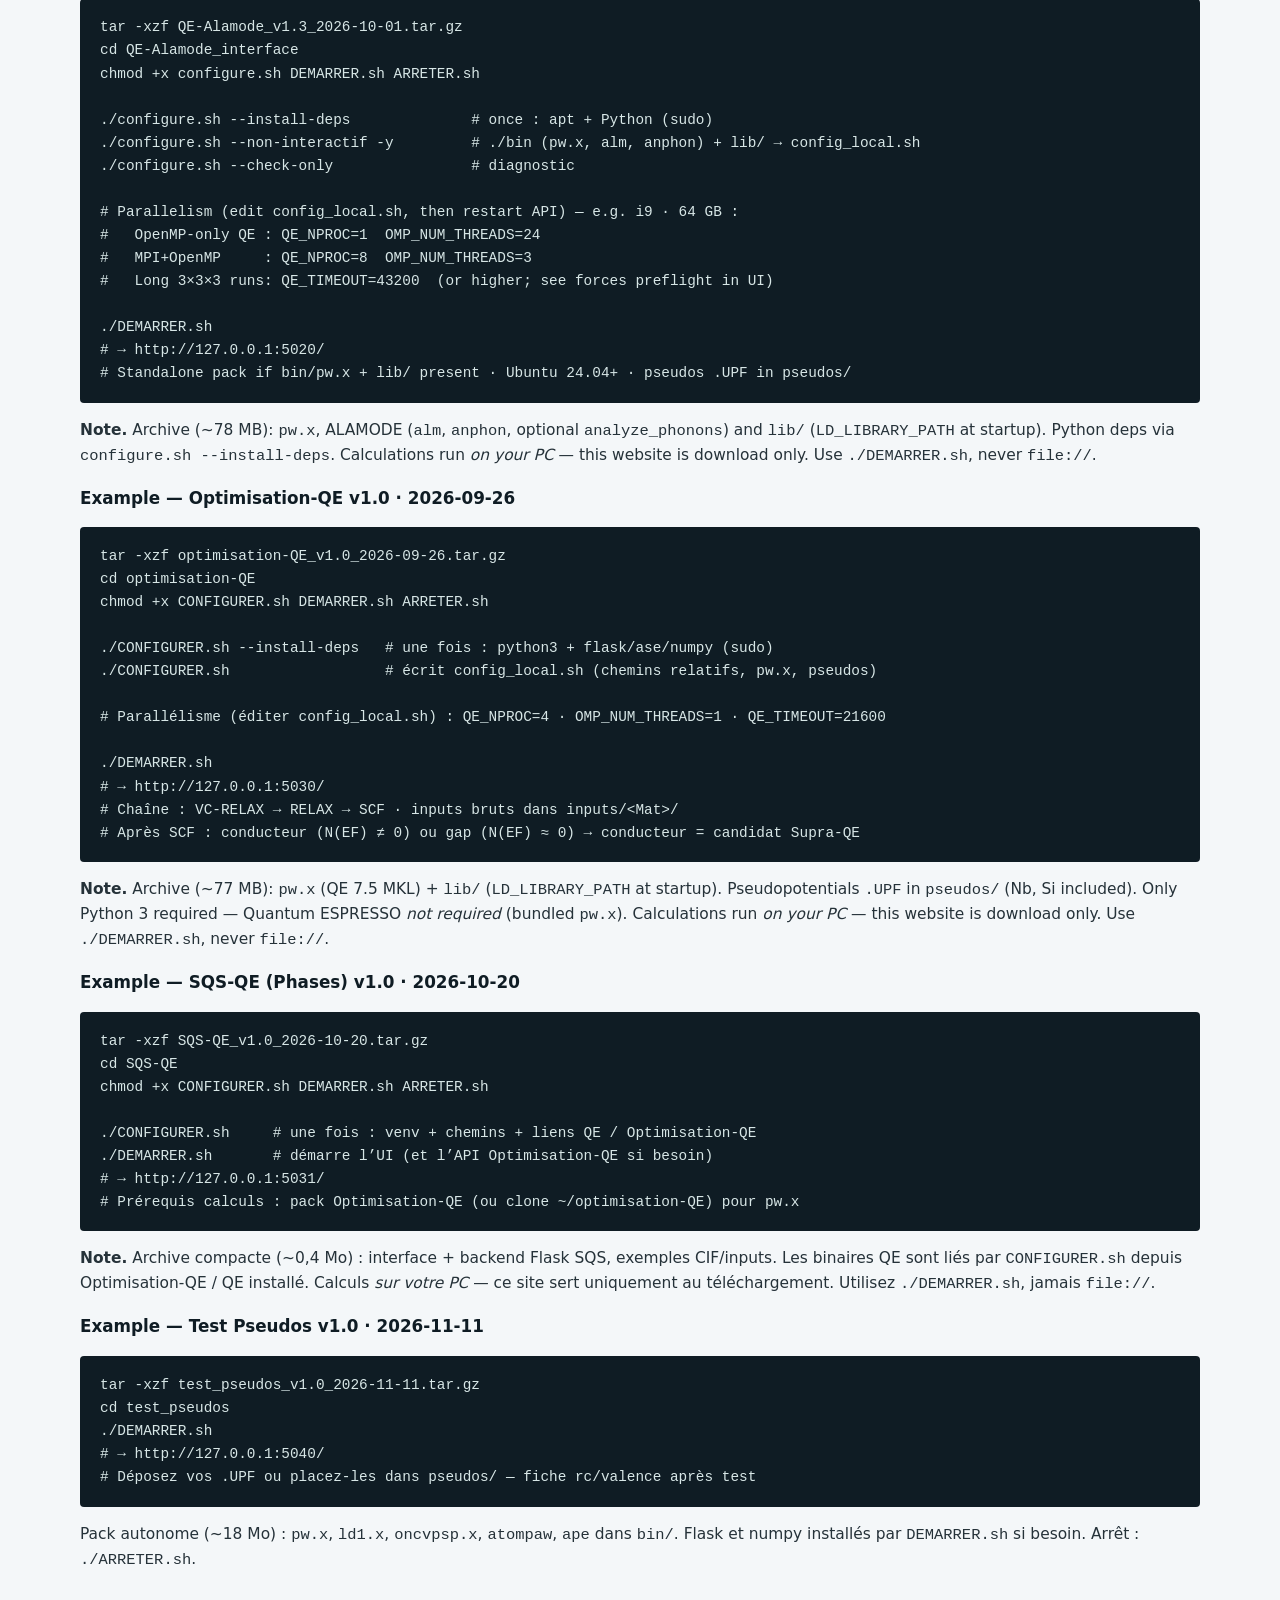
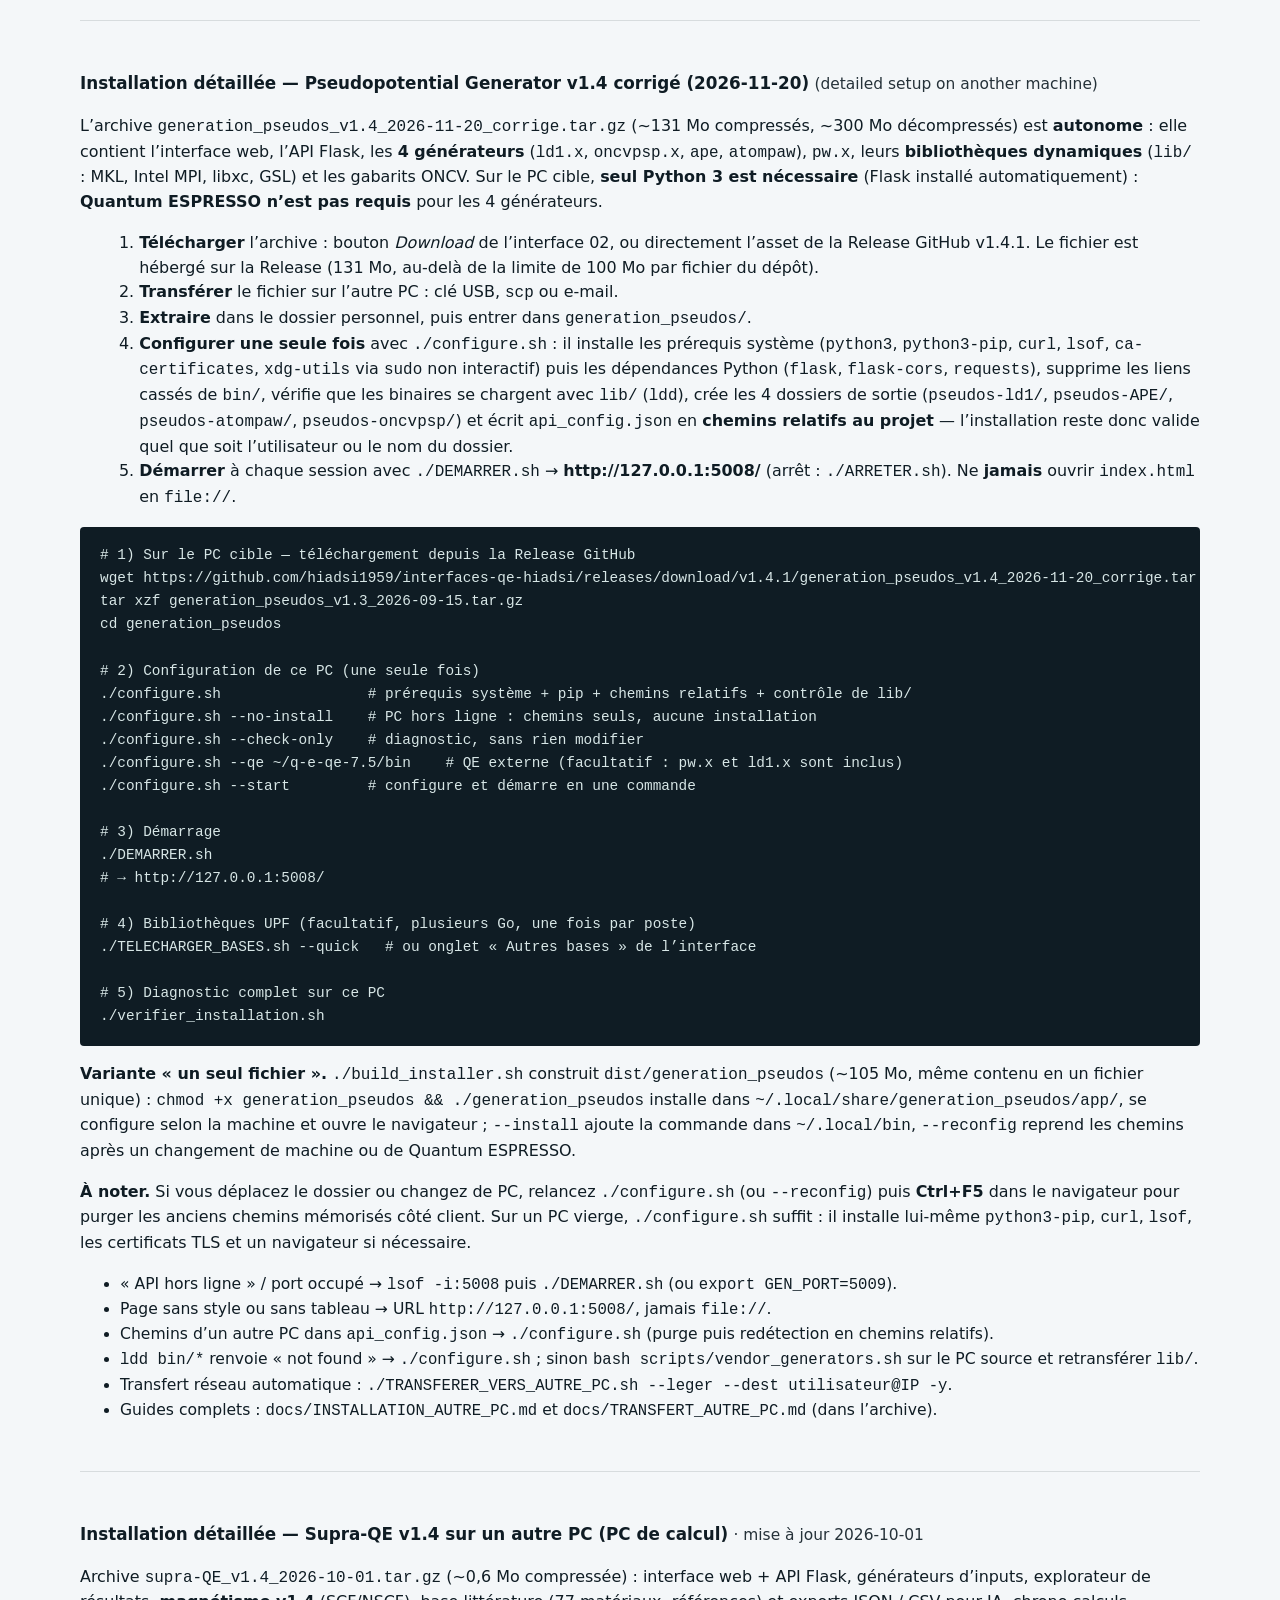
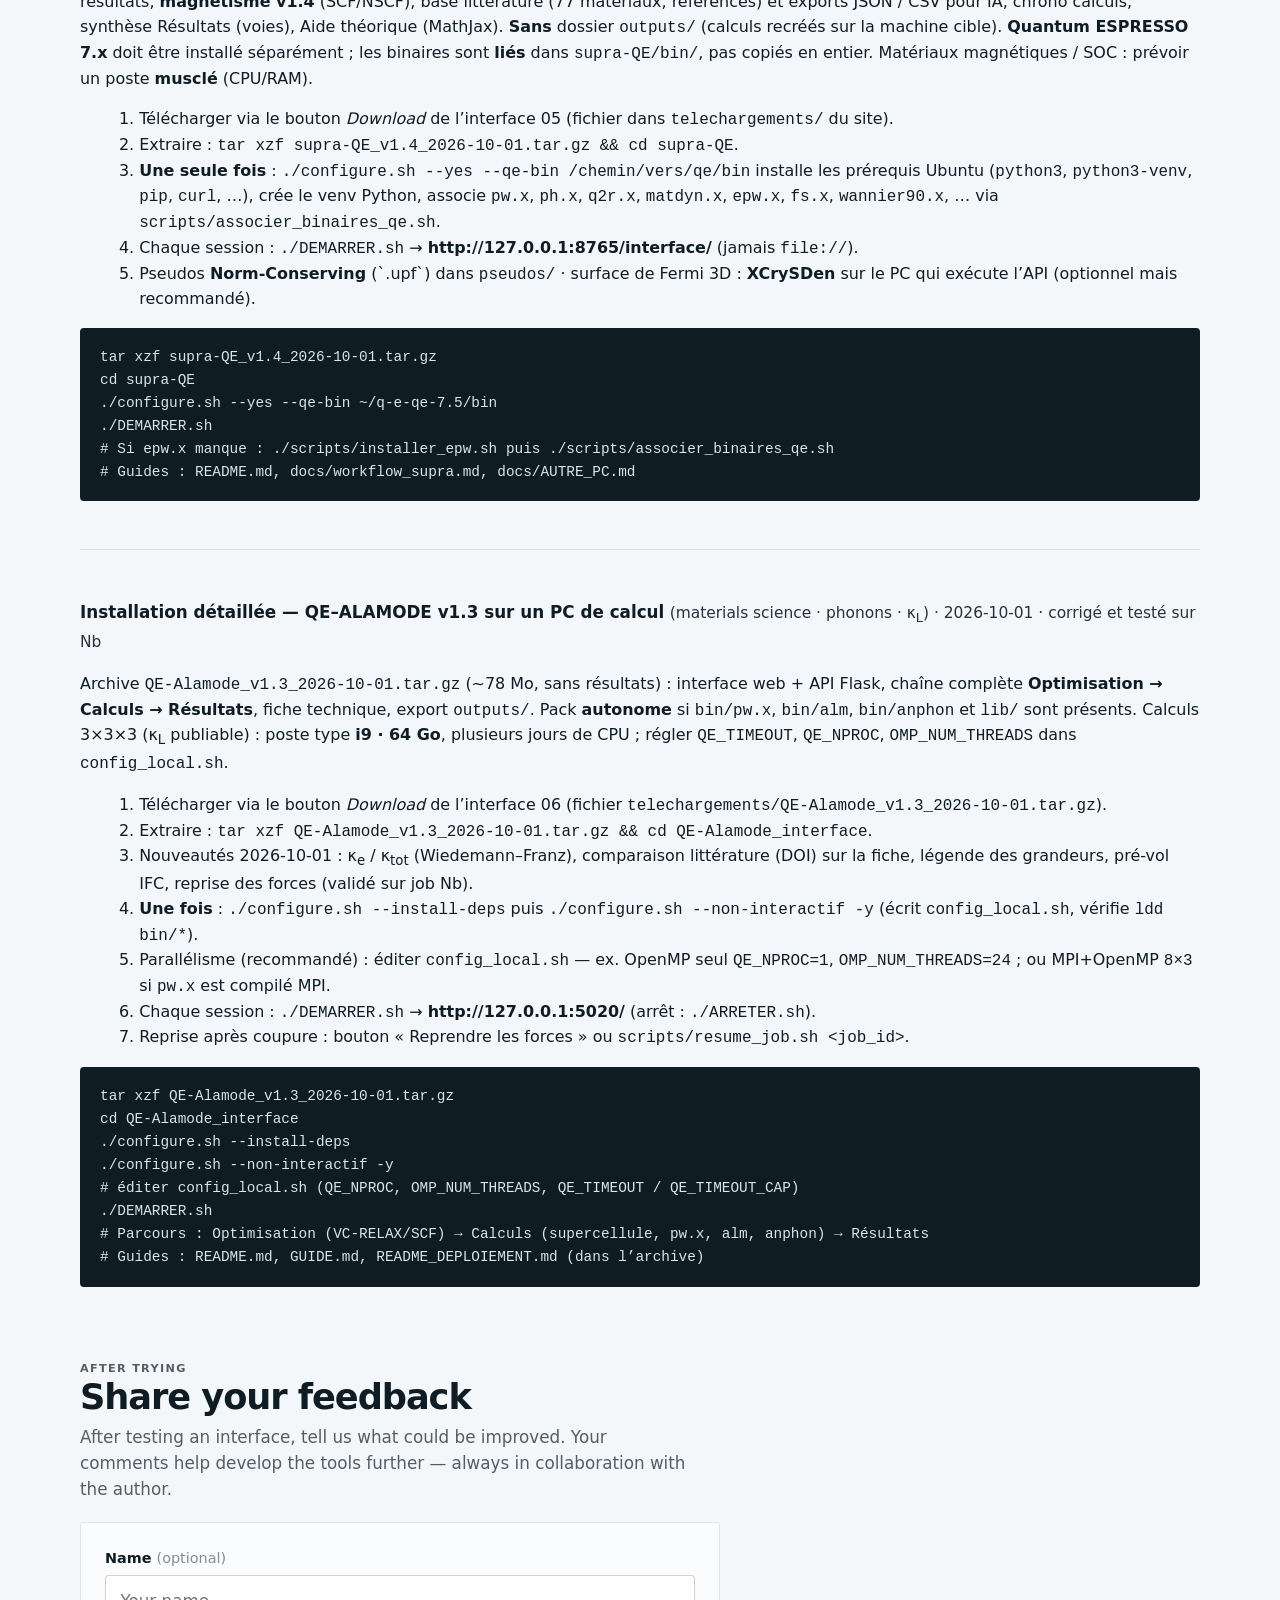
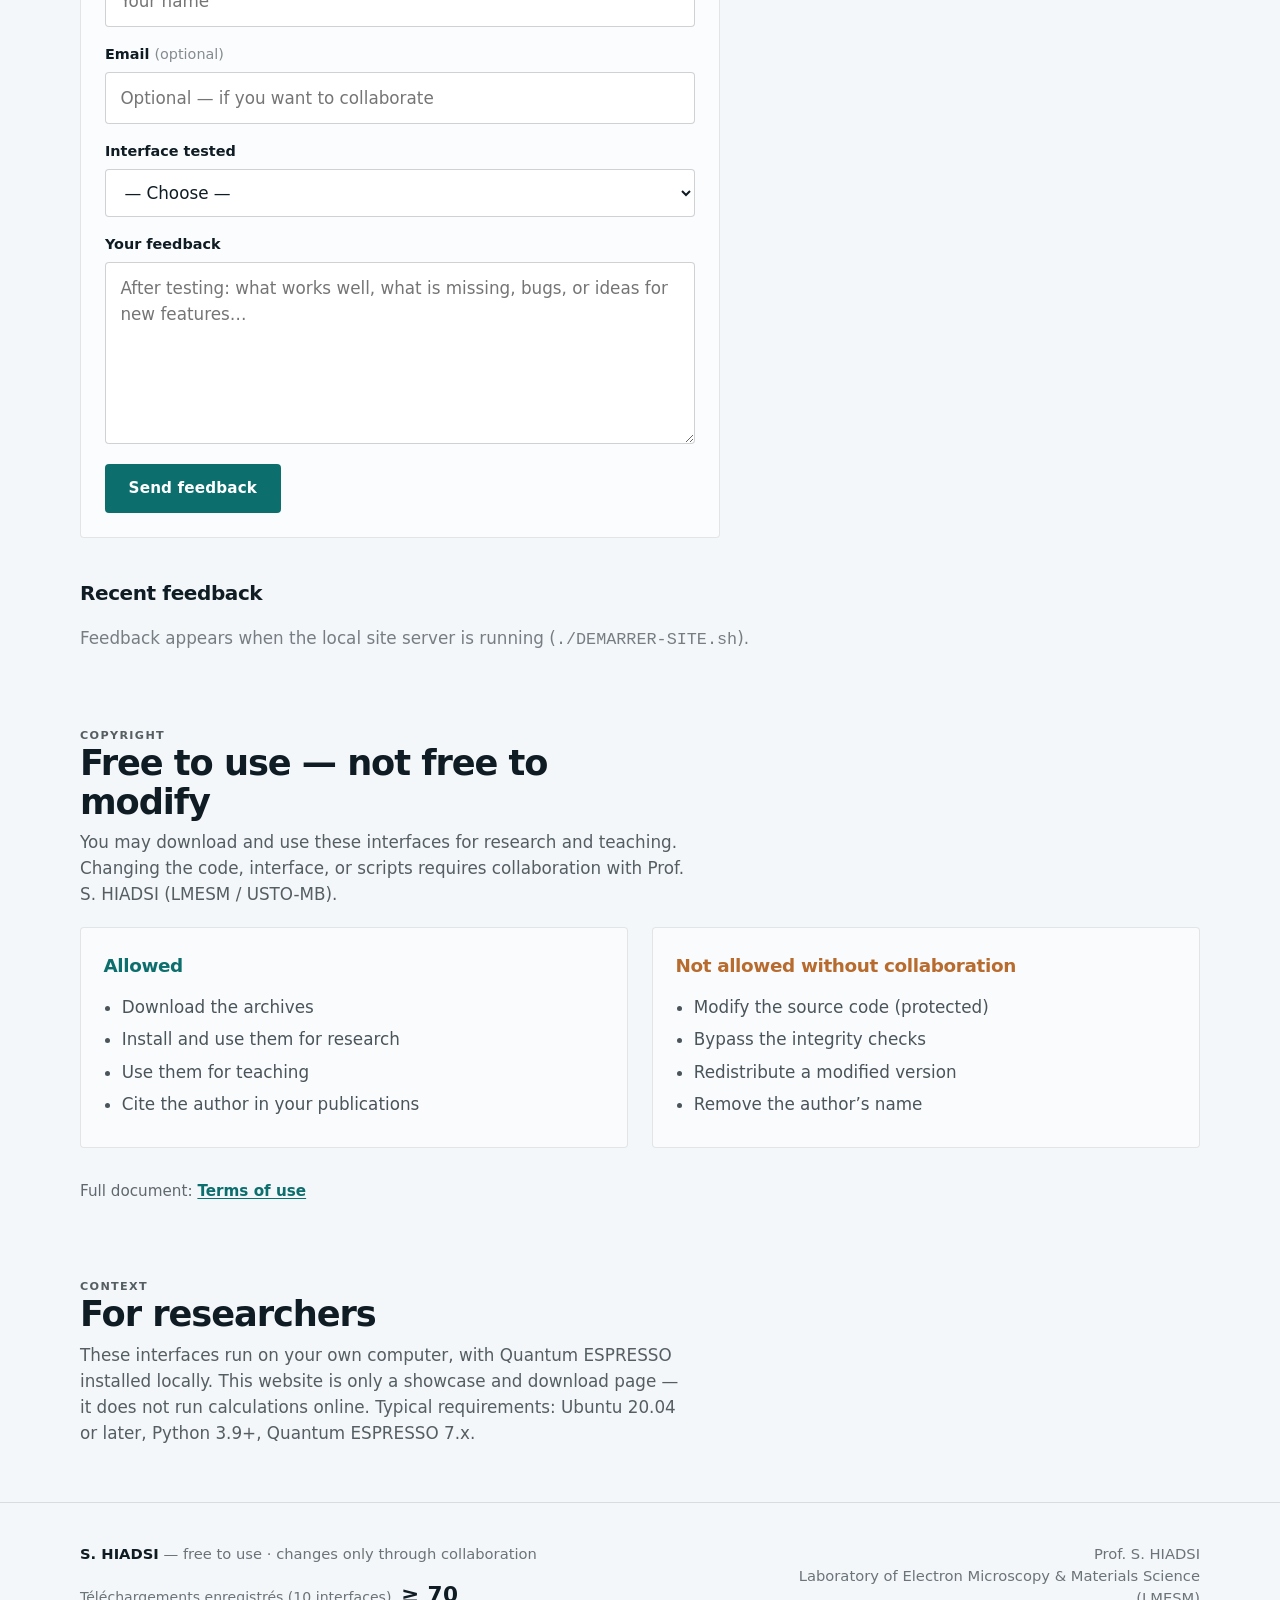
==== commit b3daa4f5: "Publish thermo_pw v1.3 (2026-11-25): phonon presets + DFT+U atomic. Replace the 2026-10-24 archive, " ====
--- a/index.html
+++ b/index.html
@@ -210,13 +210,13 @@
               et fiche technique des résultats (HTML, PDF, Markdown).</p>
             </li>
             <li>
-              <h3><span class="pres-n">04</span> Interface thermo_pw <span class="tag tag-version">v1.3 · 2026-10-24</span></h3>
+              <h3><span class="pres-n">04</span> Interface thermo_pw <span class="tag tag-version">v1.3 · 2026-11-25</span></h3>
               <p><strong>Description.</strong> Outil dédié aux propriétés thermodynamiques et élastiques
               des matériaux en fonction de la température et de la pression (routines <code>thermo_pw</code>).
               <strong>Version 1.3</strong> — le calcul DFPT sort de la chaîne P1/P5 et devient une
               <strong>option</strong> (case « sans DFPT ») : gain de temps et d’espace disque
               (BaTiO<sub>3</sub> : P1 190,6 h → 2,3 h et 5,87 → 0,56 Gio ; P5 189,2 h → 0,9 h et 5,61 → 0,30 Gio) ;
-              bande + DOS électroniques avant les phonons ; reprise P2→P3/P4/P5 depuis l’onglet Résultats (même dossier <code>work/</code>).</p>
+              bande + DOS électroniques avant les phonons ; reprise P2→P3/P4/P5 depuis l’onglet Résultats (même dossier <code>work/</code>). <strong>Mise à jour 2026-11-25</strong> — presets phonons (Γ / 2×2×2 / 4×4×4 / 6×6×6), DFT+U compatible DFPT (<code>HUBBARD {atomic}</code>), alerte si <code>ortho-atomic</code>.</p>
               <p><strong>Fonctionnalités clés.</strong> Profils P1–P5 entièrement fonctionnels : constantes élastiques,
               vitesses du son, température de Debye, capacité calorifique, expansion thermique, phonons et constantes
               diélectriques. En P2 (option) : diagramme thermodynamique mono-phase (C<sub>p</sub>, S, H vs T) et export
@@ -330,13 +330,13 @@
               and a technical results sheet (HTML, PDF, Markdown).</p>
             </li>
             <li>
-              <h3><span class="pres-n">04</span> thermo_pw Interface <span class="tag tag-version">v1.3 · 2026-10-24</span></h3>
+              <h3><span class="pres-n">04</span> thermo_pw Interface <span class="tag tag-version">v1.3 · 2026-11-25</span></h3>
               <p><strong>Description.</strong> A dedicated workflow for thermodynamic and elastic properties
               under varying temperature and pressure, driven by <code>thermo_pw</code>.
               <strong>Version 1.3</strong> — DFPT phonons are now <strong>optional</strong> in the P1/P5 chain
               (“without DFPT” checkbox): saves computing time and disk space
               (BaTiO<sub>3</sub>: P1 190.6 h → 2.3 h and 5.87 → 0.56 GiB ; P5 189.2 h → 0.9 h and 5.61 → 0.30 GiB) ;
-              electronic bands + DOS still run before phonons; continue P2→P3/P4/P5 from the Results tab (same <code>work/</code> folder).</p>
+              electronic bands + DOS still run before phonons; continue P2→P3/P4/P5 from the Results tab (same <code>work/</code> folder). <strong>Updated 2026-11-25</strong> — phonon q-grid presets (Γ / 2×2×2 / 4×4×4 / 6×6×6), DFPT-compatible DFT+U (<code>HUBBARD {atomic}</code>), warning if <code>ortho-atomic</code>.</p>
               <p><strong>Key features.</strong> All P1–P5 profiles fully operational: elastic constants, sound velocities,
               Debye temperature, heat capacity, thermal expansion, phonons, and dielectric constants. P2 optionally adds
               a mono-phase thermodynamic plot (C<sub>p</sub>, S, H vs T) and ESPEI export to <code>calphad_espei/</code>.
@@ -553,8 +553,8 @@
           <article class="interface-item reveal" itemscope itemtype="https://schema.org/SoftwareApplication">
             <div class="iface-num">04</div>
             <div class="iface-body">
-              <h3 itemprop="name">THERMO_PW <span class="tag tag-version">v1.3 · 2026-10-24</span></h3>
-              <p itemprop="description">All 5 profiles (P1–P5) operational. <strong>v1.3</strong> — <strong>DFPT phonons are now optional on P1 and P5</strong>: the <code>ph.x</code> → <code>q2r.x</code> → <code>matdyn.x</code> chain can be skipped from the launch panel, saving computing time and disk space (BaTiO<sub>3</sub> reference: P1 190.6 h → 2.3 h and 5.87 → 0.56 GiB; P5 189.2 h → 0.9 h and 5.61 → 0.30 GiB). Electronic bands + DOS still run before phonons; continue a finished P2 into P3/P4/P5 from Results (same <code>work/</code> folder); 4-step workflow; guided thermo_pw resume after QHA failure. P2 optionally exports ESPEI datasets to <code>calphad_espei/</code> and plots mono-phase thermodynamics (C<sub>p</sub>, S, H vs T).</p>
+              <h3 itemprop="name">THERMO_PW <span class="tag tag-version">v1.3 · 2026-11-25</span></h3>
+              <p itemprop="description">All 5 profiles (P1–P5) operational. <strong>v1.3</strong> — <strong>DFPT phonons are now optional on P1 and P5</strong>: the <code>ph.x</code> → <code>q2r.x</code> → <code>matdyn.x</code> chain can be skipped from the launch panel, saving computing time and disk space (BaTiO<sub>3</sub> reference: P1 190.6 h → 2.3 h and 5.87 → 0.56 GiB; P5 189.2 h → 0.9 h and 5.61 → 0.30 GiB). Electronic bands + DOS still run before phonons; continue a finished P2 into P3/P4/P5 from Results (same <code>work/</code> folder); 4-step workflow; guided thermo_pw resume after QHA failure. P2 optionally exports ESPEI datasets to <code>calphad_espei/</code> and plots mono-phase thermodynamics (C<sub>p</sub>, S, H vs T). <strong>Updated 2026-11-25</strong> — phonon q-grid presets (Γ / 2×2×2 / 4×4×4 / 6×6×6), DFPT-compatible DFT+U (<code>HUBBARD {atomic}</code>), warning if <code>ortho-atomic</code>.</p>
               <span class="tag">Port 8000</span>
               <p class="kw-label">Keywords</p>
               <ul class="iface-keywords" aria-label="Keywords for THERMO_PW">
@@ -575,11 +575,11 @@
               </ul>
             </div>
             <div class="iface-actions">
-              <span class="iface-release-date" title="Release date">v1.3 · 2026-10-24</span>
+              <span class="iface-release-date" title="Release date">v1.3 · 2026-11-25</span>
               <button type="button" class="btn btn-sm btn-download"
                 data-interface="thermo_pw"
                 data-label="THERMO_PW v1.3"
-                data-file="telechargements/thermo_pw_v1.3_2026-10-24.tar.gz">Download</button>
+                data-file="telechargements/thermo_pw_v1.3_2026-11-25.tar.gz">Download</button>
             </div>
           </article>
 
@@ -825,7 +825,7 @@
             <li><strong>QE Input Generator</strong> — simplified creation of input files <span class="tag tag-version">v1.2 · 2026-09-18</span> (direct + CIF, magnétisme/Hubbard, XCrysDen, aperçu après conversion)</li>
             <li><strong>Pseudopotential Generator</strong> — search, select &amp; generate <span class="tag tag-version">v1.4 · 2026-11-20 · corrigé</span> (autonome ; générateurs embarqués)</li>
             <li><strong>QE Calculation Interface</strong> — DFT/DFPT execution and tracking <span class="tag tag-version">v1.2 · 2026-09-03</span> (E-P-O, fiche technique HTML/PDF)</li>
-            <li><strong>thermo_pw Interface</strong> — thermodynamic and elastic properties <span class="tag tag-version">v1.3 · 2026-10-24</span> (DFPT optional on P1/P5 — time &amp; disk savings; electronics before phonons; continue P2→P3; P2 CALPHAD opt-in)</li>
+            <li><strong>thermo_pw Interface</strong> — thermodynamic and elastic properties <span class="tag tag-version">v1.3 · 2026-11-25</span> (DFPT optional on P1/P5 — time &amp; disk savings; electronics before phonons; continue P2→P3; P2 CALPHAD opt-in)</li>
             <li><strong>Supra-QE Interface</strong> — superconductivity and electron–phonon coupling <span class="tag tag-version">v1.4 · 2026-10-01</span> (classic + EPW; magnetism v1.4; literature database; JSON/CSV for AI; fs.x / XCrySDen)</li>
             <li><strong>QE–ALAMODE Interface</strong> — anharmonic phonons and lattice κ<sub>L</sub> <span class="tag tag-version">v1.3 · 2026-10-01</span> (standalone pack, no outputs; fixed &amp; tested on Nb; MPI/OpenMP)</li>
             <li><strong>Optimisation-QE Interface</strong> — VC-RELAX → RELAX → SCF optimization <span class="tag tag-version">v1.0 · 2026-09-26</span> (standalone pack; conductor vs gap screening after SCF → continue with Supra-QE for metals)</li>
@@ -883,7 +883,7 @@
 # → http://127.0.0.1:5007/interface/
 # Fiches résultats : outputs/&lt;matériau&gt;/fiche_technique_*.{html,pdf,md}</pre>
           <p style="margin-top:1rem"><strong>Example — THERMO_PW v1.3</strong></p>
-          <pre>tar -xzf thermo_pw_v1.3_2026-10-24.tar.gz -C ~/
+          <pre>tar -xzf thermo_pw_v1.3_2026-11-25.tar.gz -C ~/
 cd ~/thermo_pw
 ./config_autre_pc.sh          # prérequis + chemins QE (une fois)
 ./DEMARRER.sh
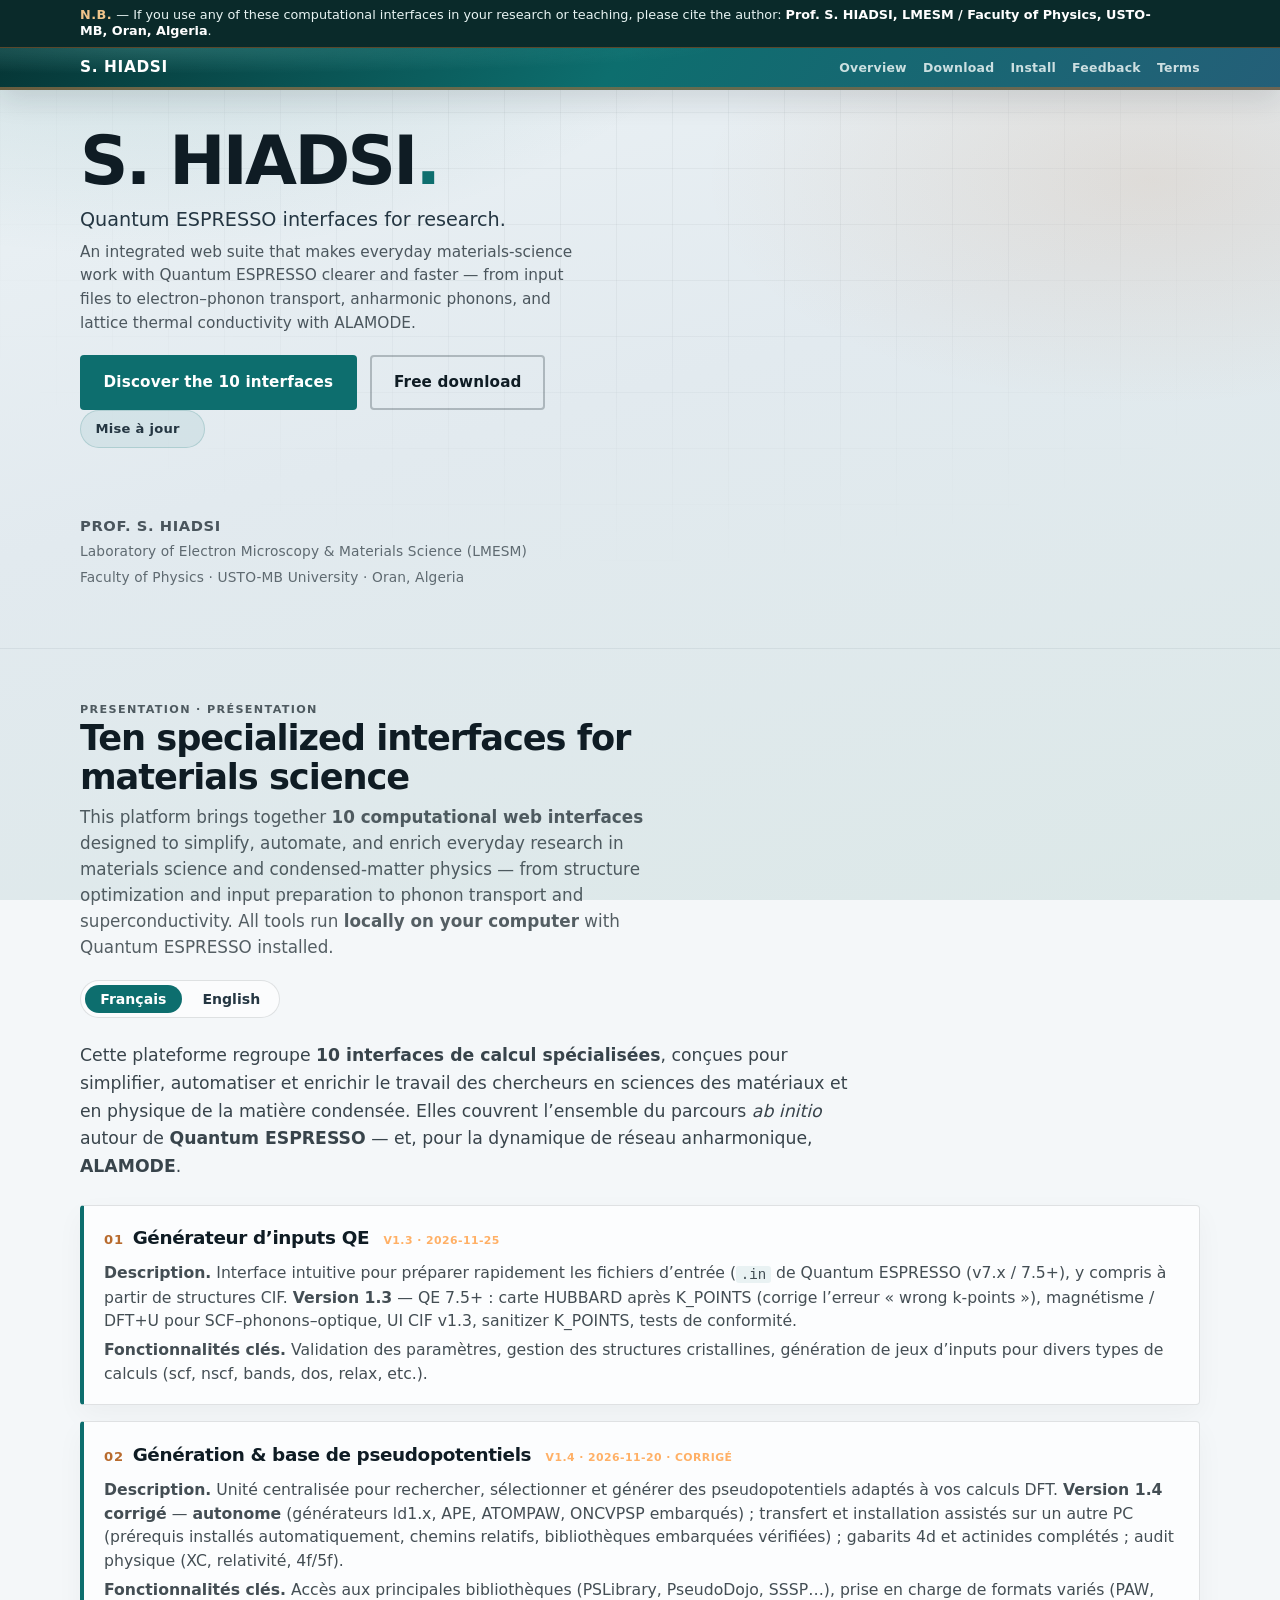
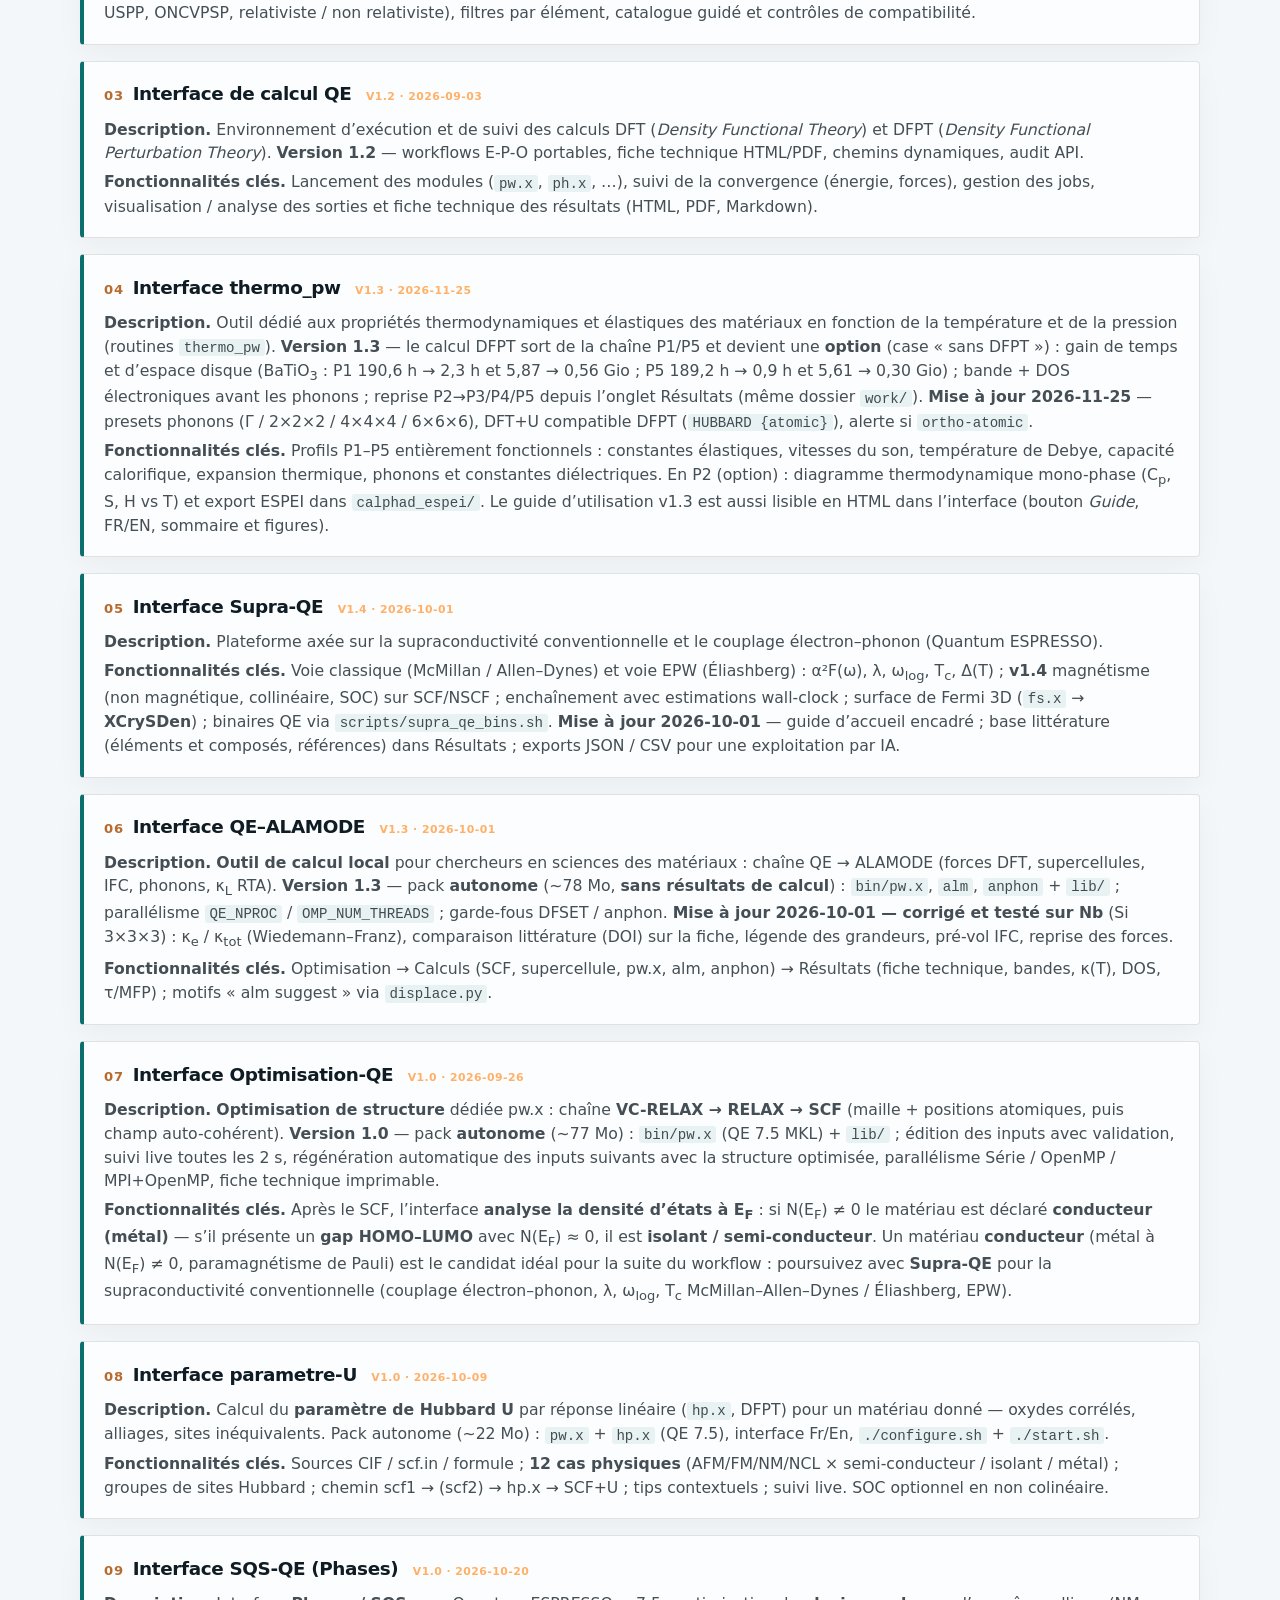
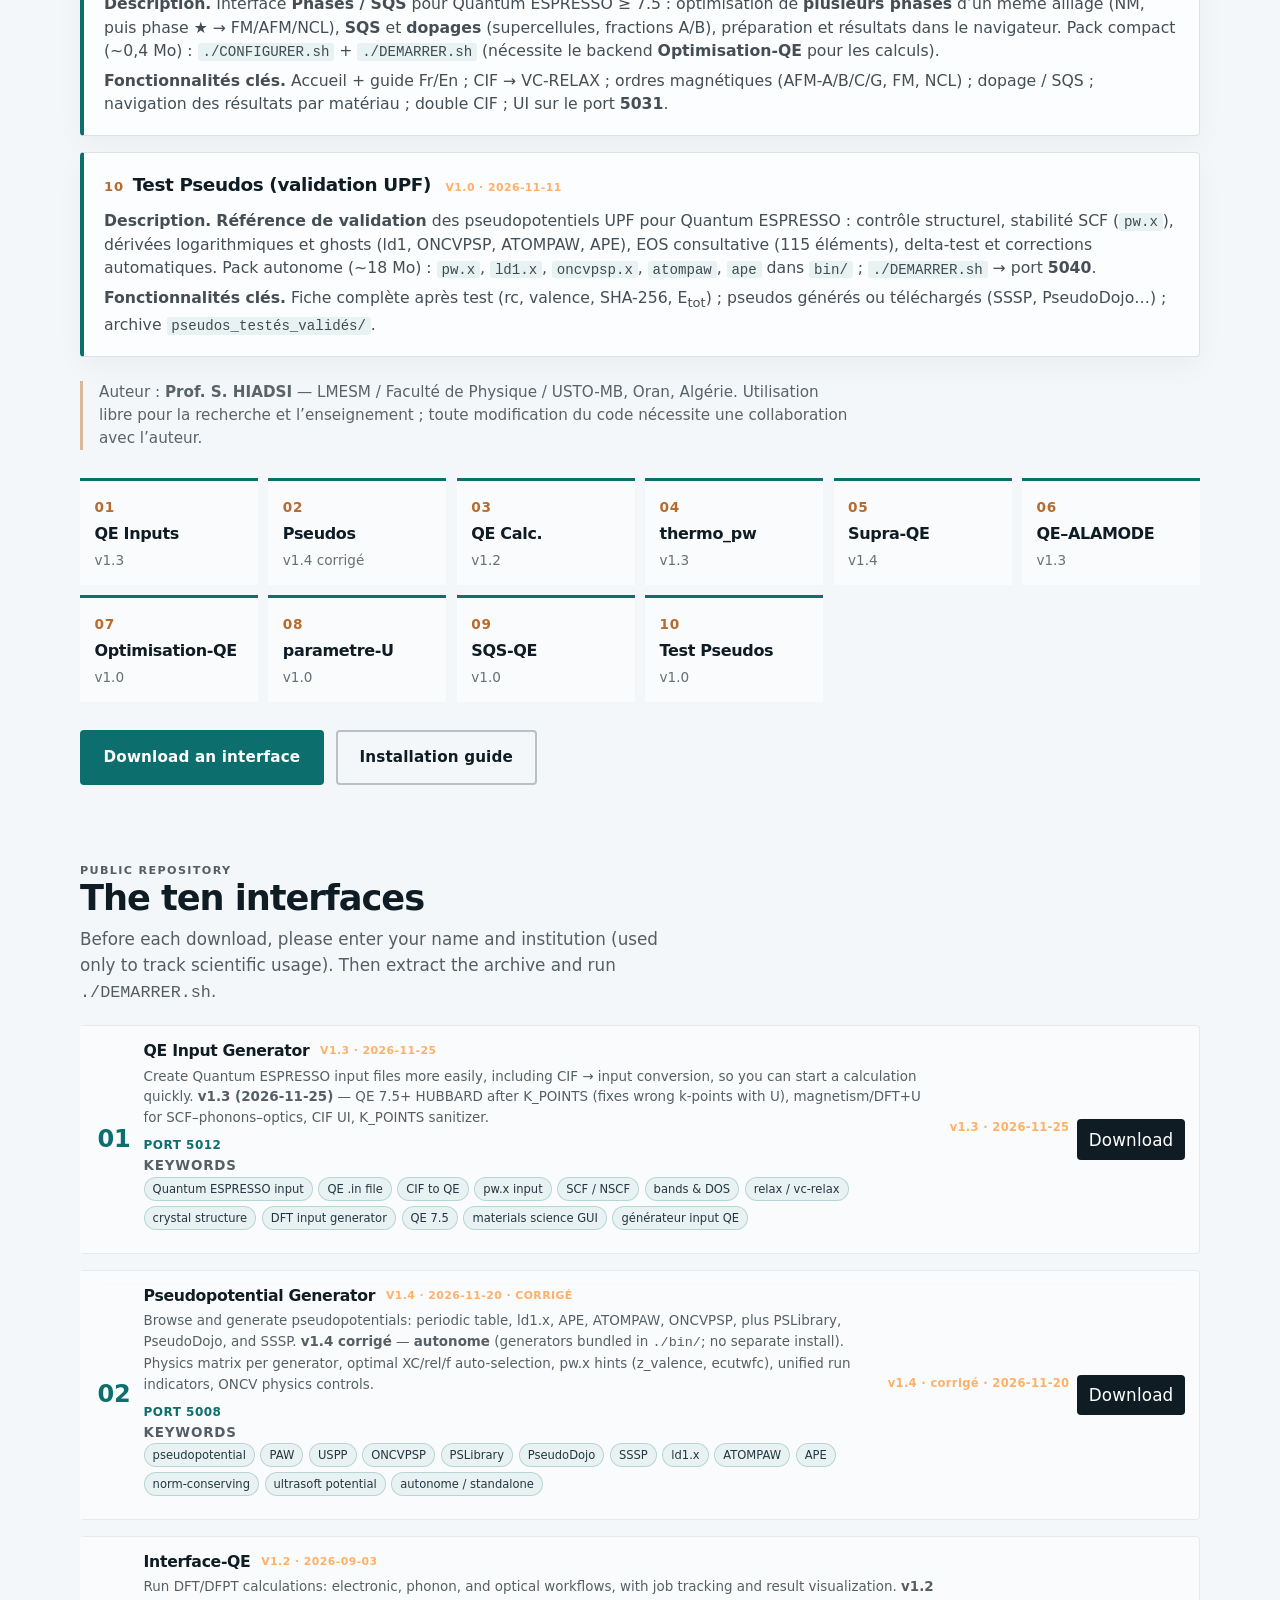
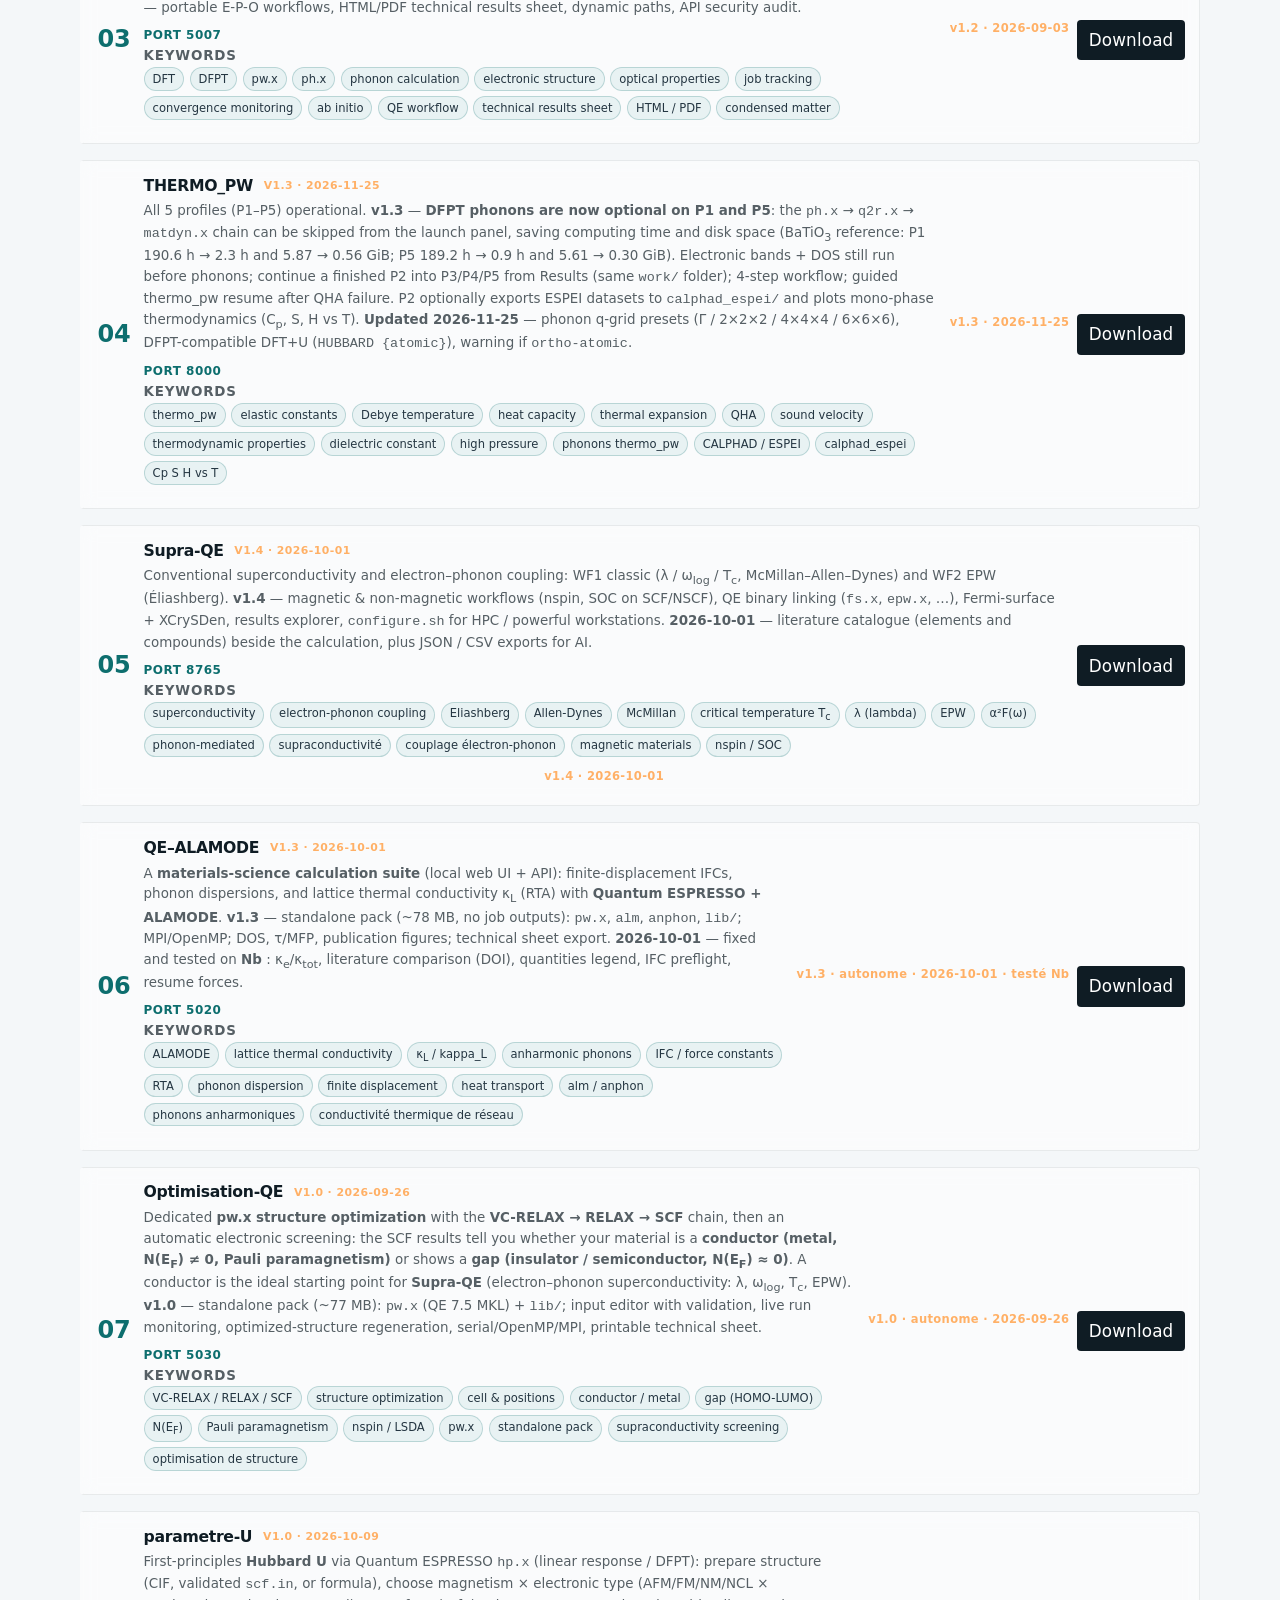
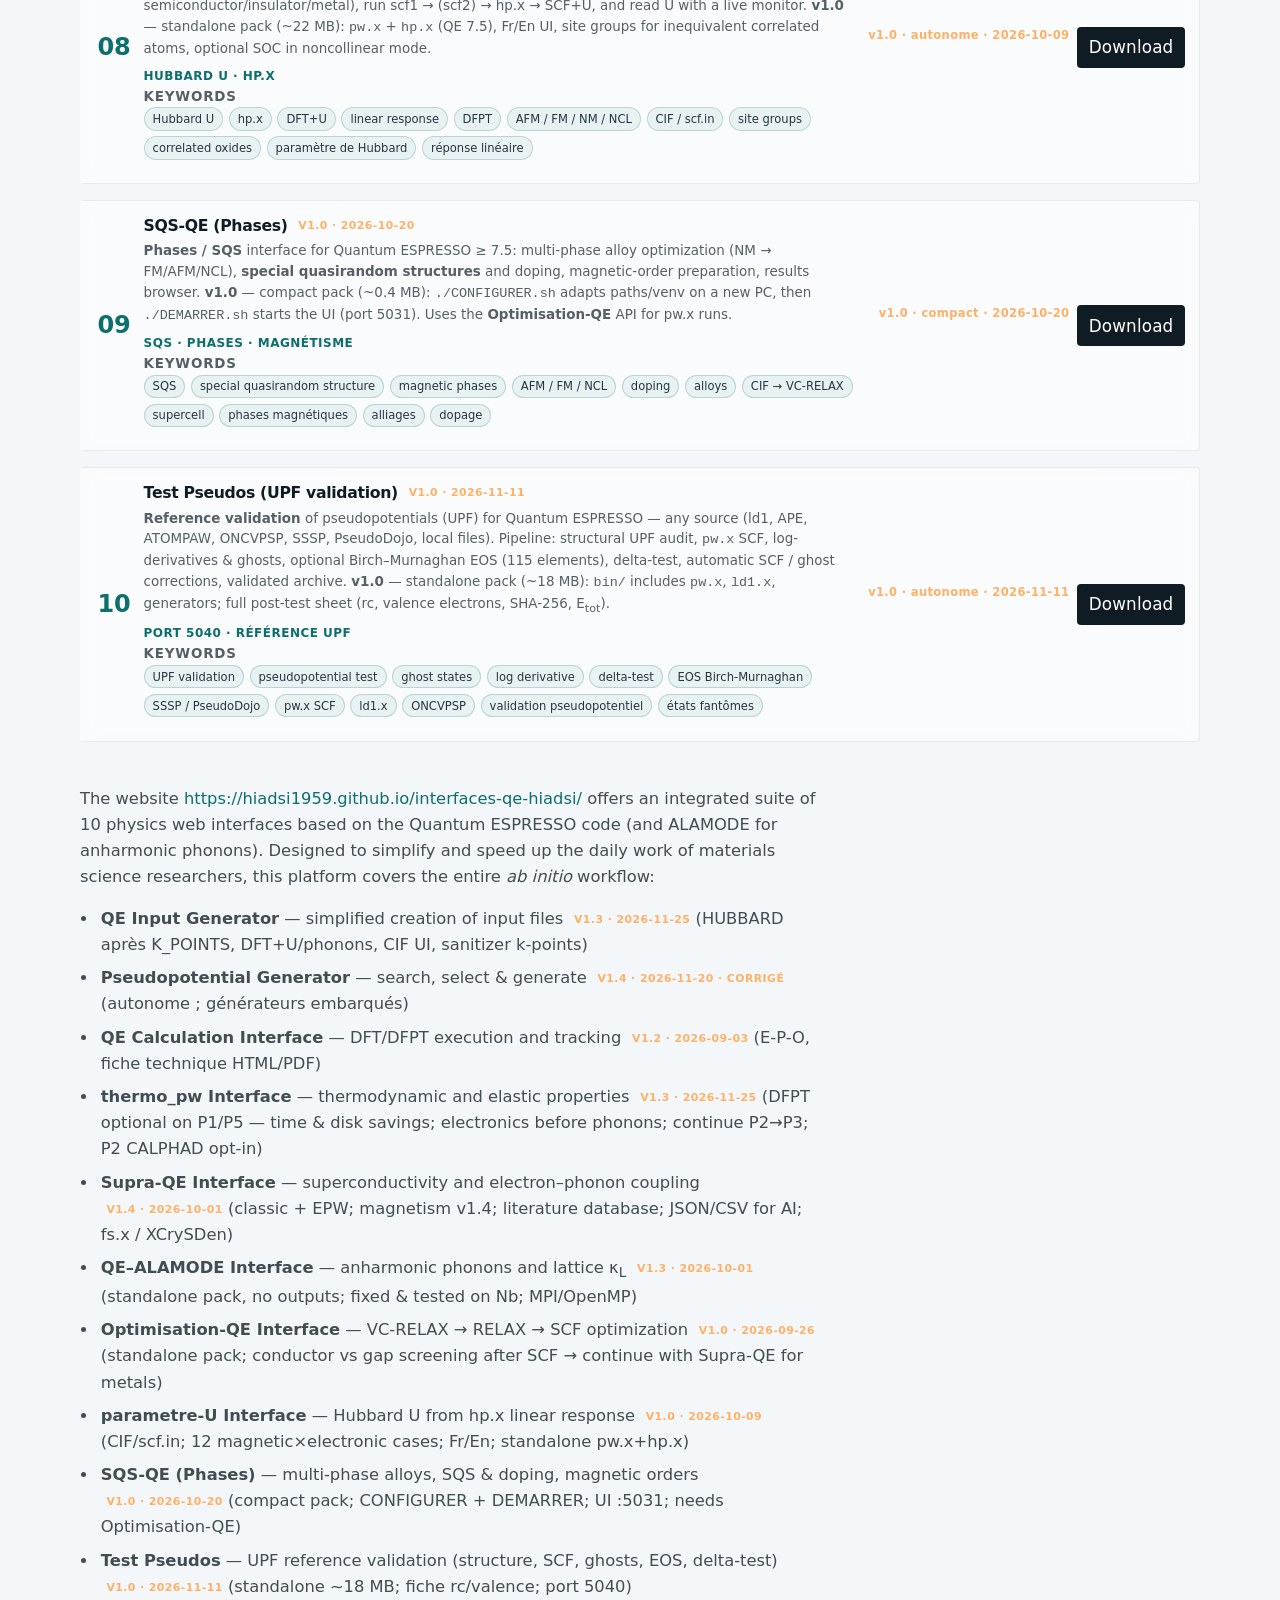
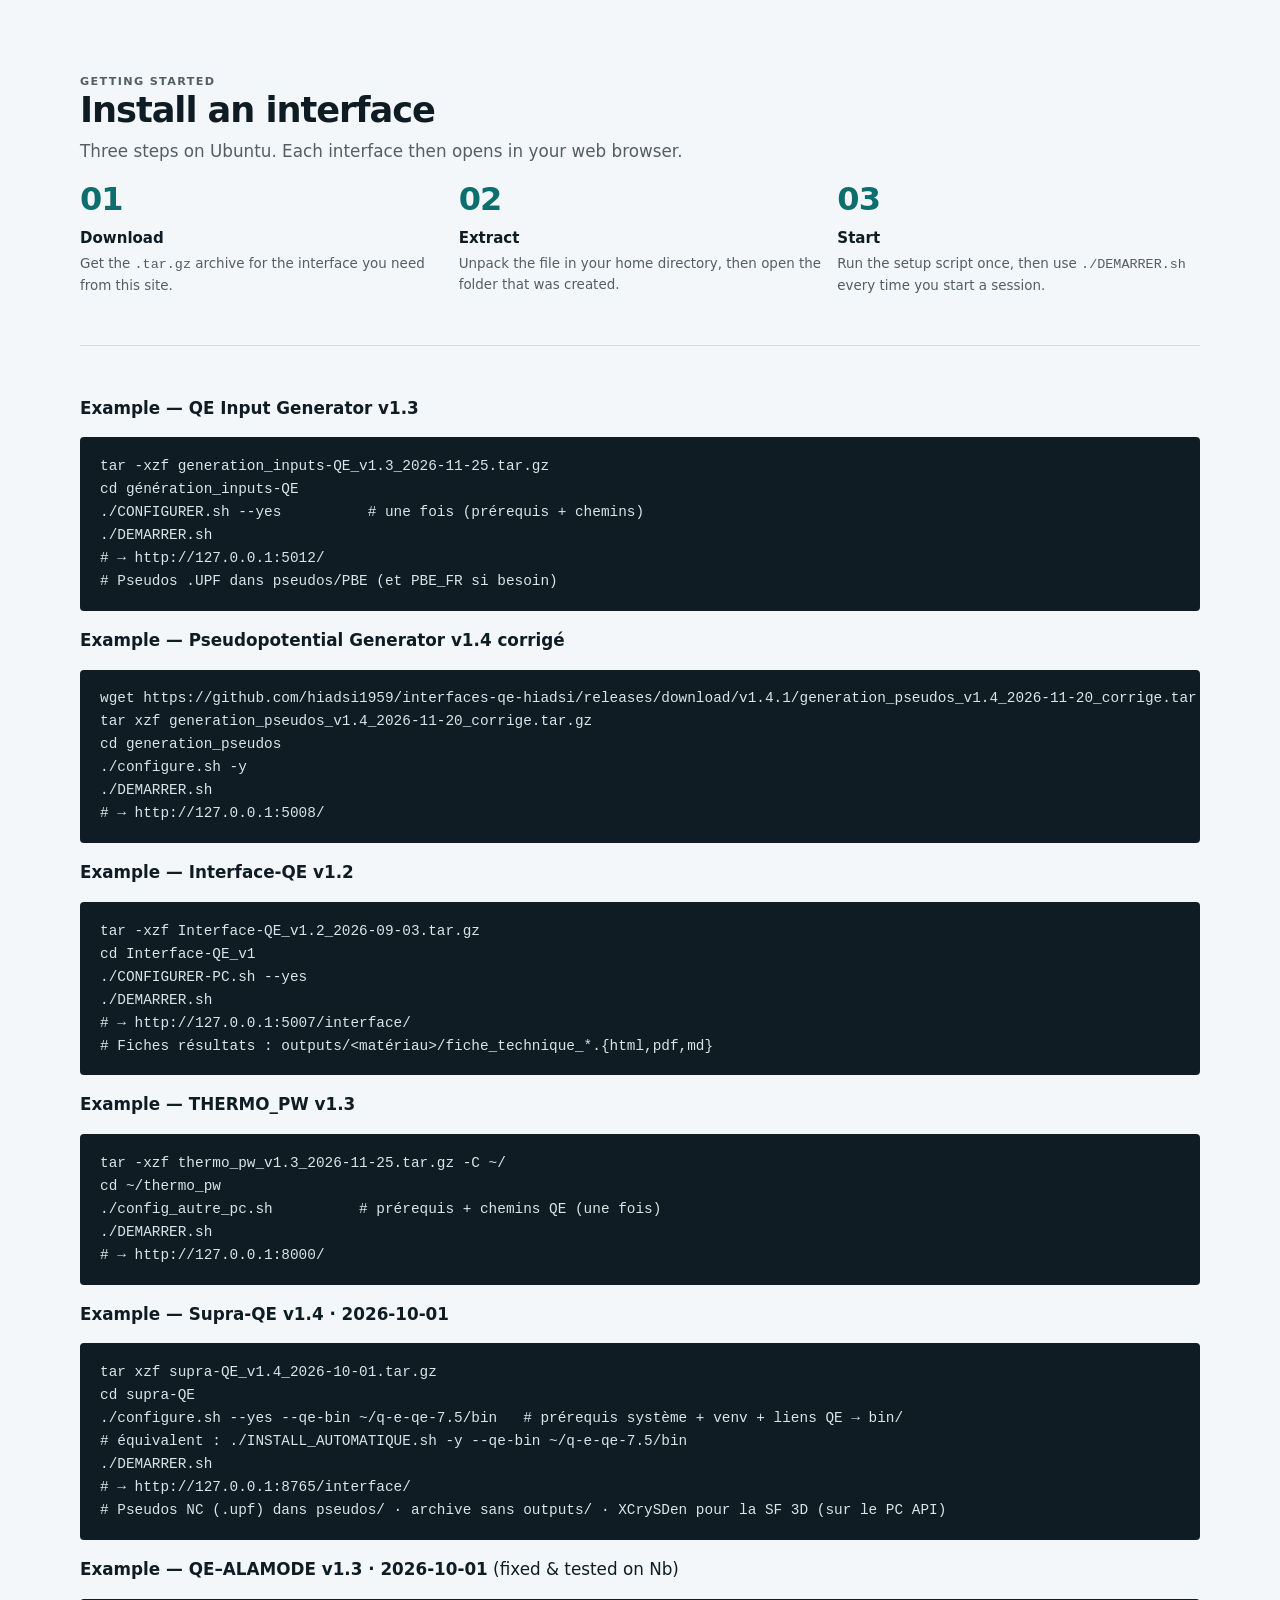
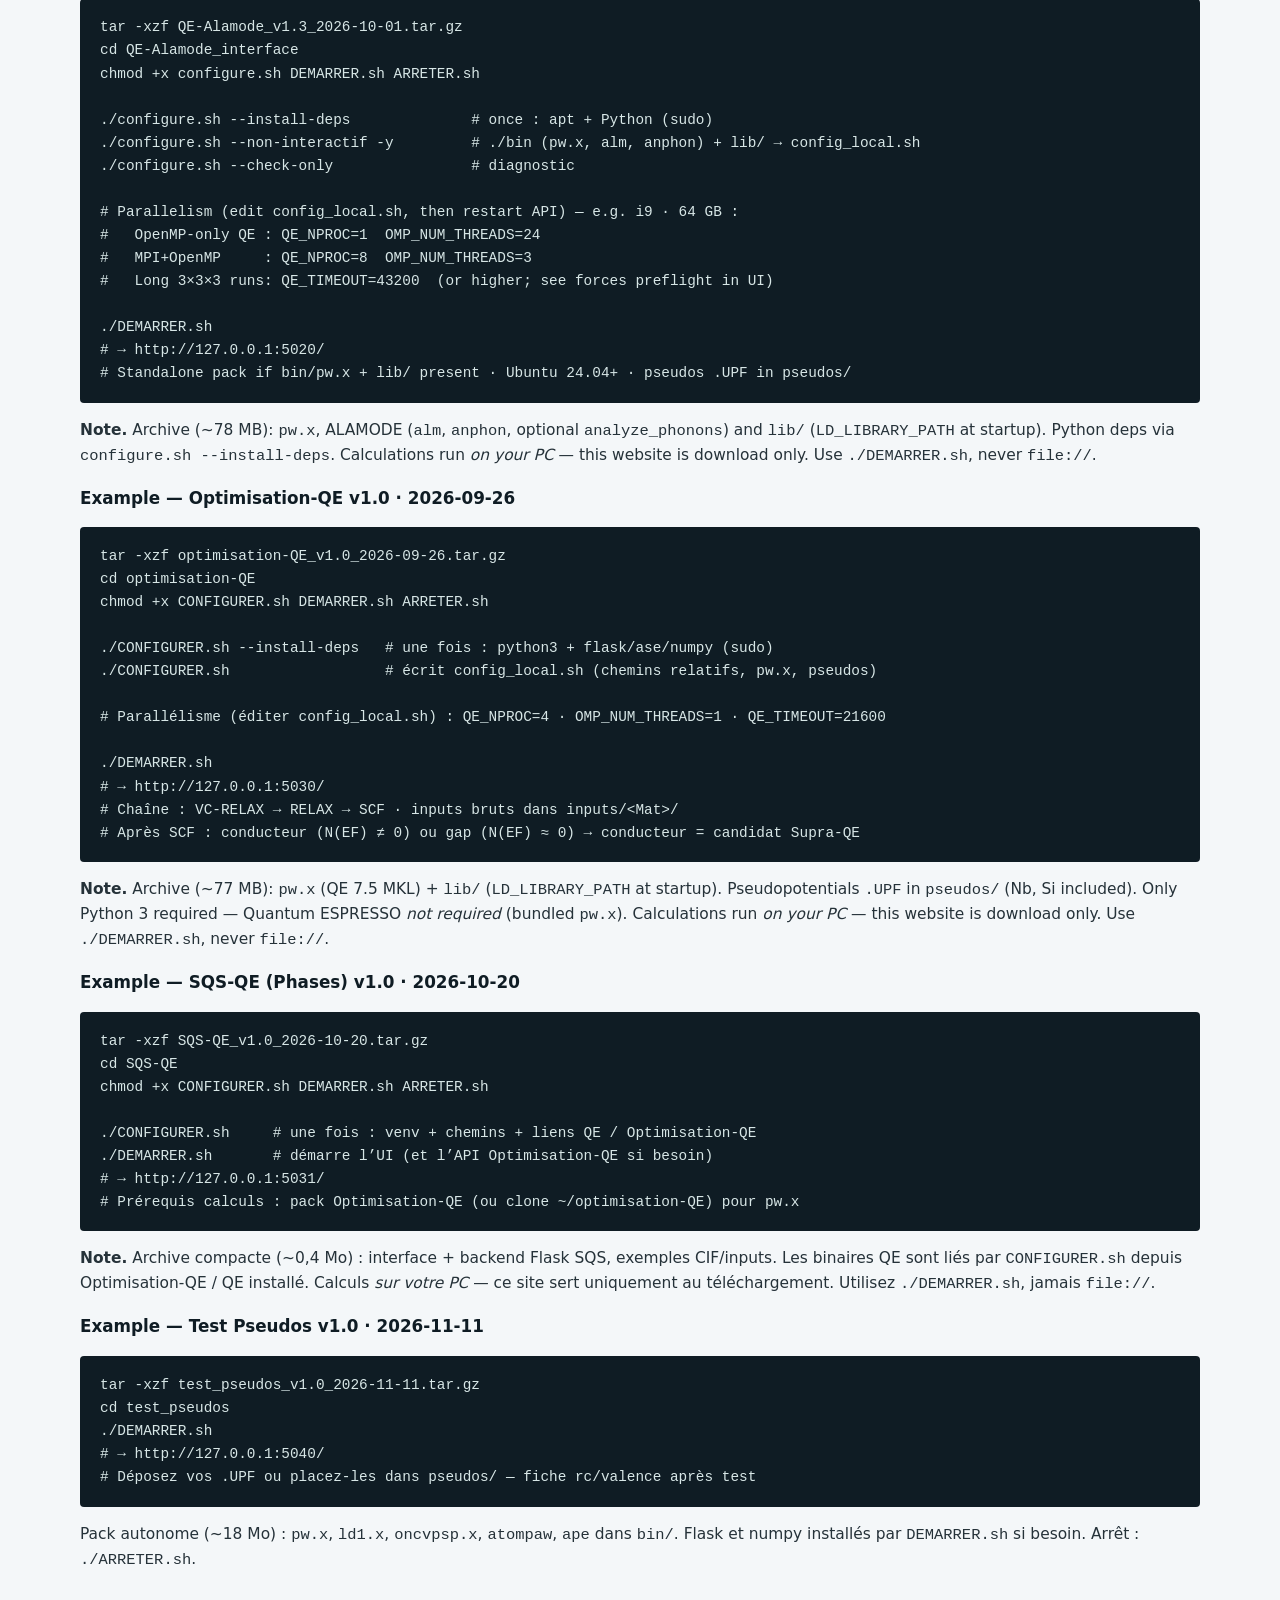
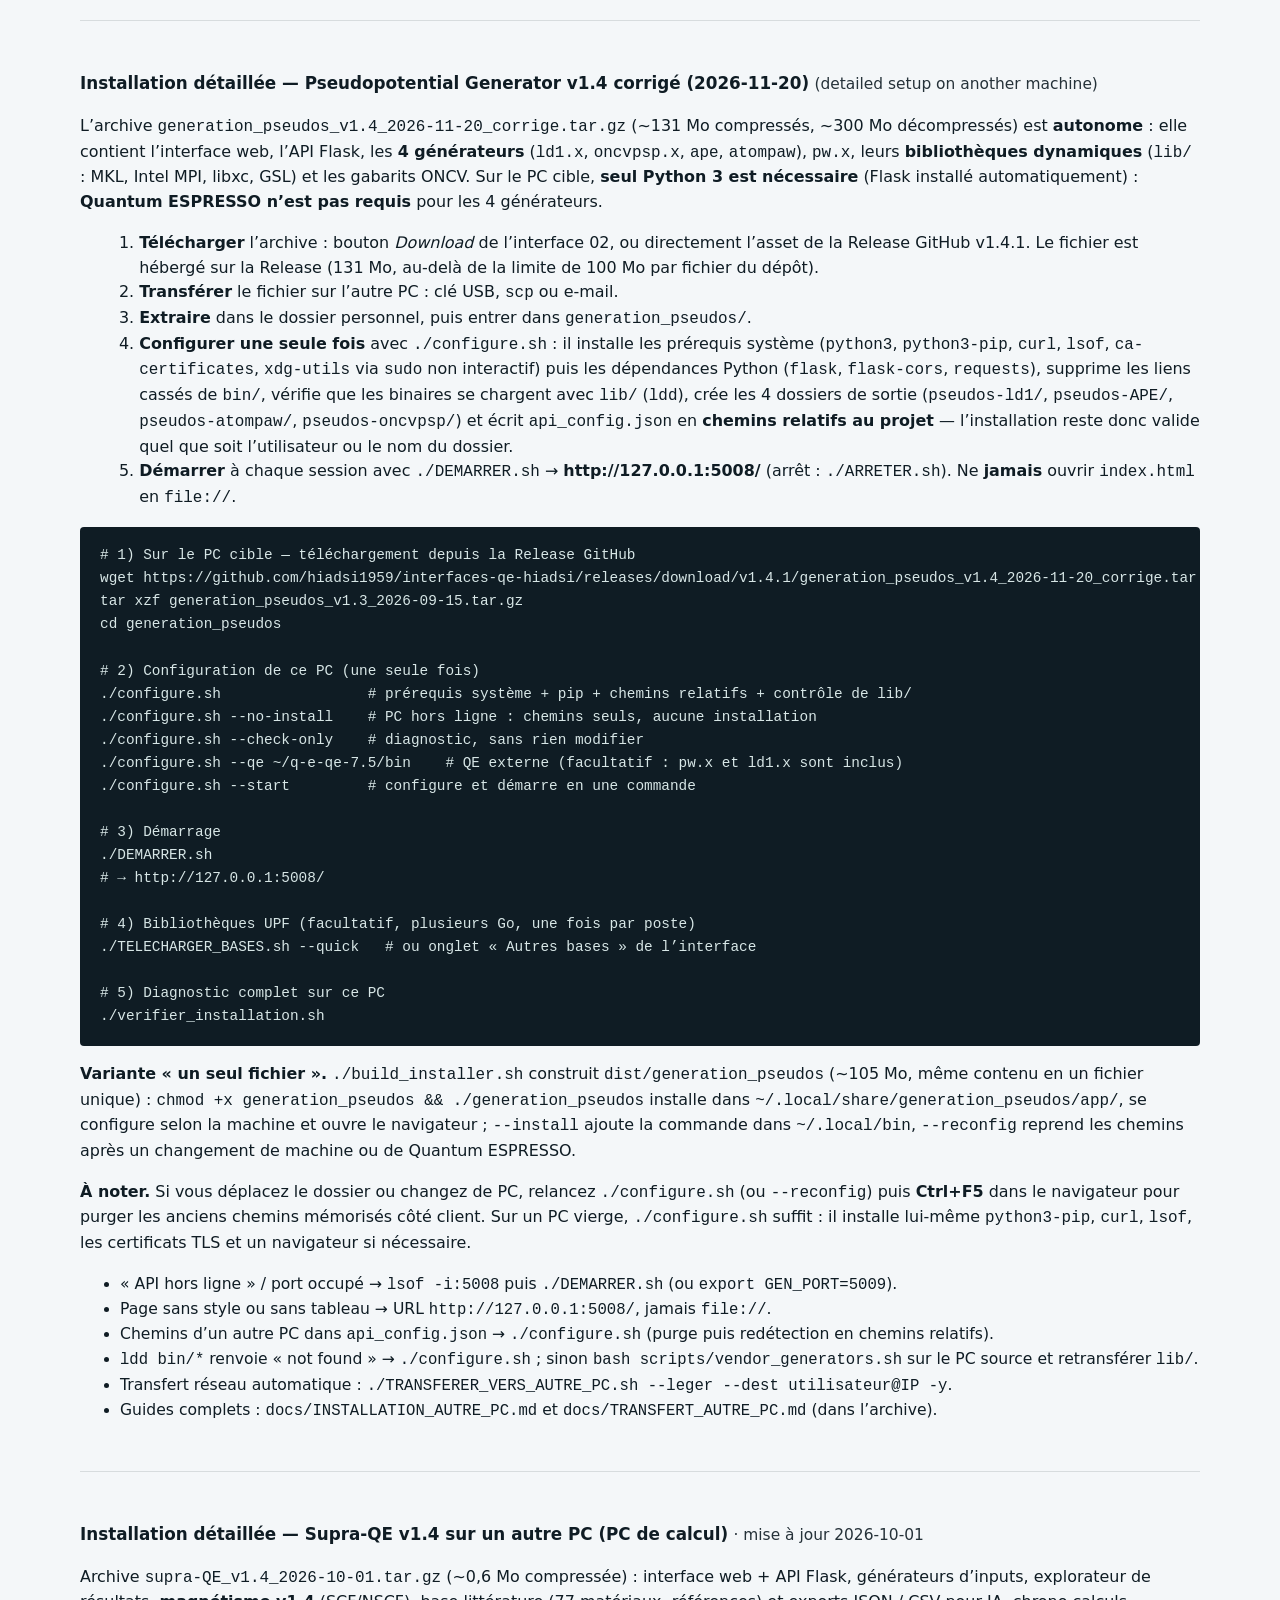
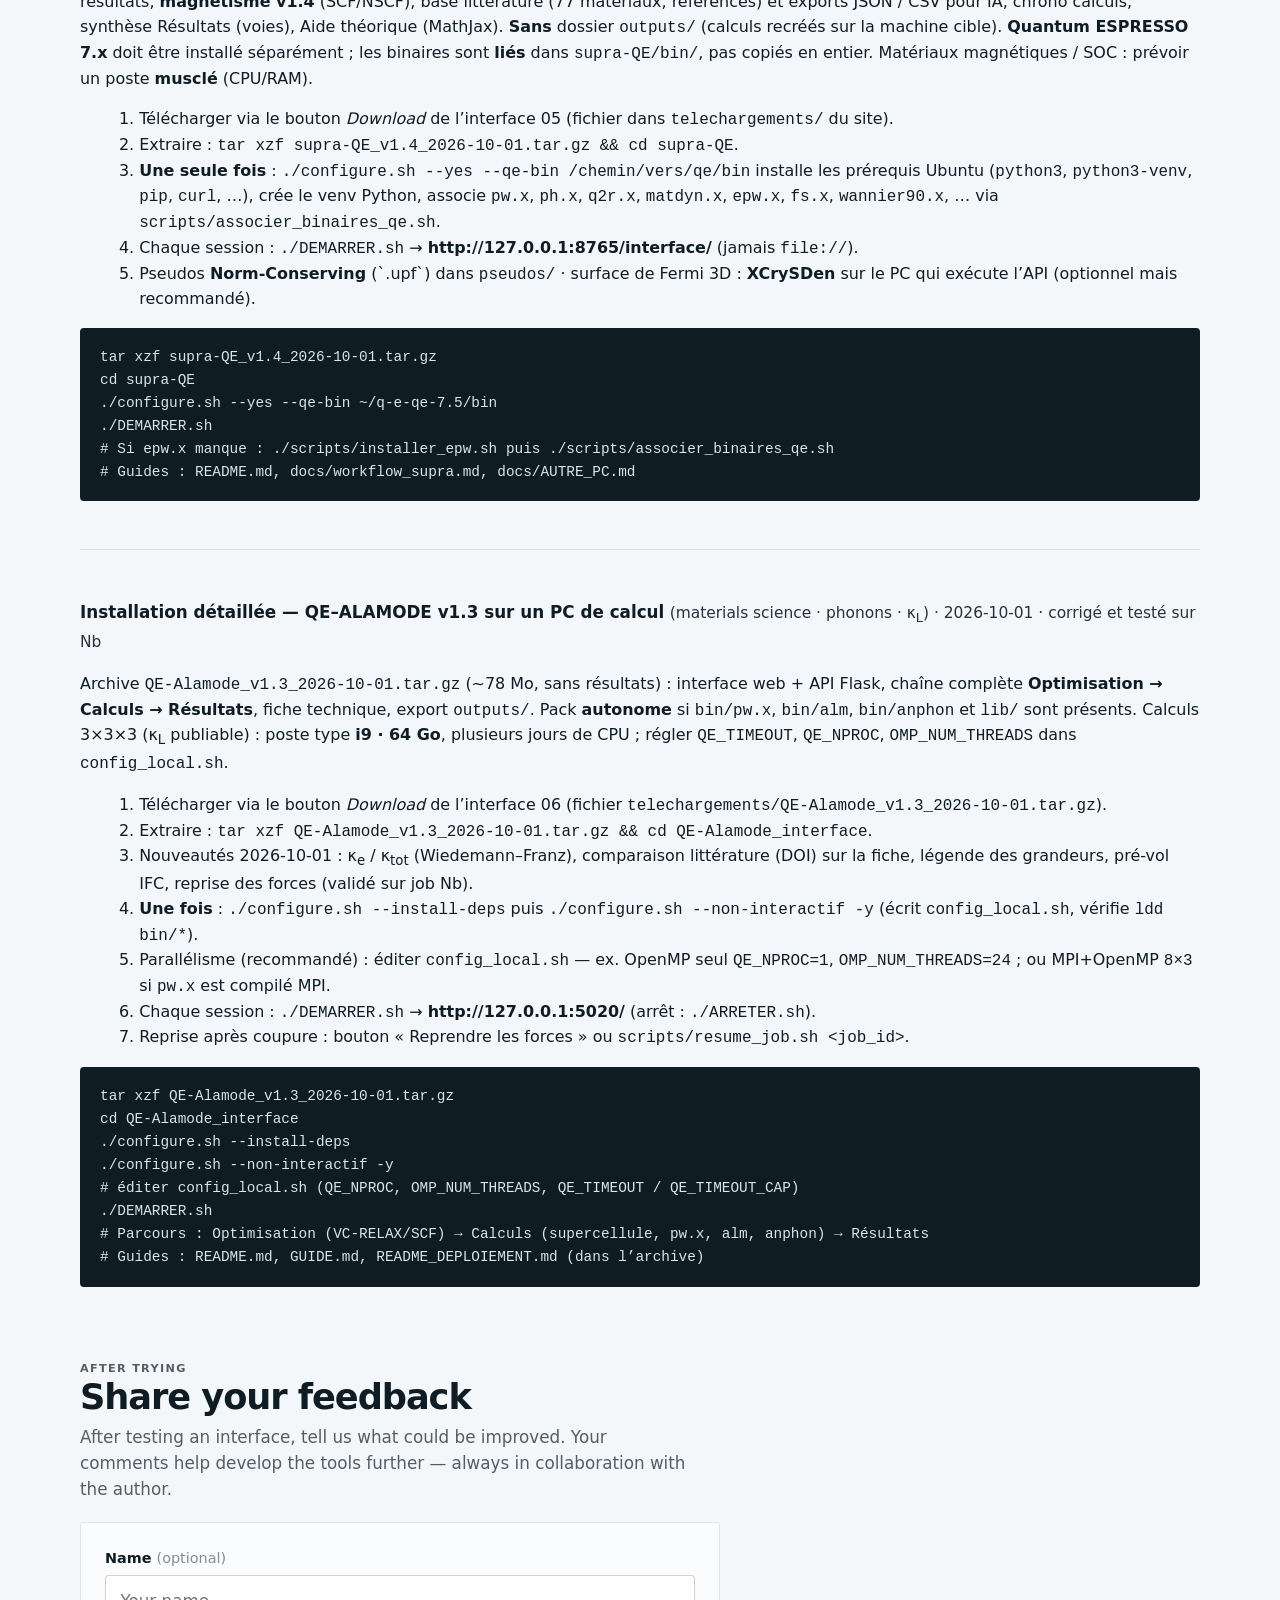
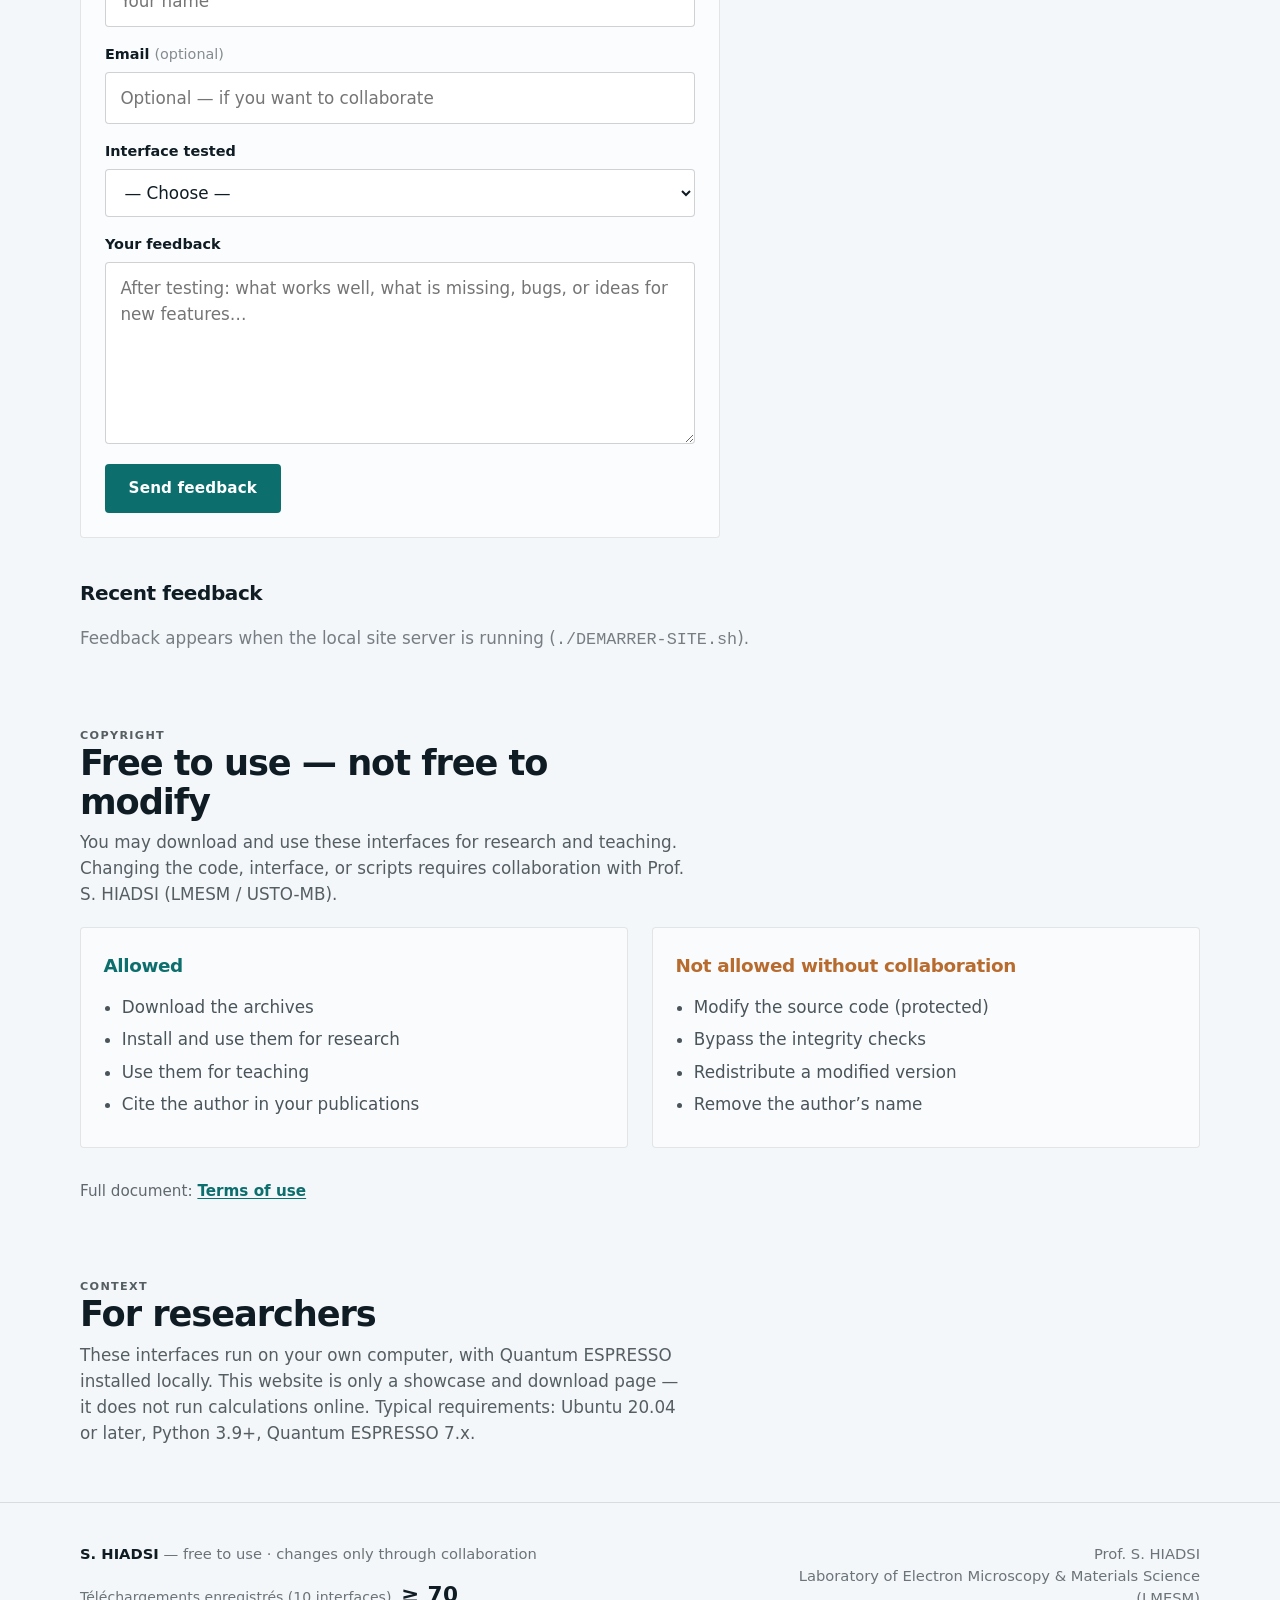
==== commit 67f00985: "Publish QE Input Generator v1.3 (2026-11-25): HUBBARD after K_POINTS. Replace the 2026-09-18 archive" ====
--- a/index.html
+++ b/index.html
@@ -38,9 +38,9 @@
     "hasPart": [
       {
         "@type": "SoftwareApplication",
-        "name": "QE Input Generator v1.2",
+        "name": "QE Input Generator v1.3",
         "applicationCategory": "ScientificApplication",
-        "keywords": "Quantum ESPRESSO input, QE .in file, CIF to QE, pw.x input, SCF, NSCF, bands, DOS, relax, crystal structure, DFT input generator, QE 7.5, materials science GUI, QE Input Generator v1.2, génération inputs QE"
+        "keywords": "Quantum ESPRESSO input, QE .in file, CIF to QE, pw.x input, SCF, NSCF, bands, DOS, relax, crystal structure, DFT input generator, QE 7.5, materials science GUI, QE Input Generator v1.3, génération inputs QE"
       },
       {
         "@type": "SoftwareApplication",
@@ -182,11 +182,11 @@
           </p>
           <ol class="pres-list">
             <li>
-              <h3><span class="pres-n">01</span> Générateur d’inputs QE <span class="tag tag-version">v1.2 · 2026-09-18</span></h3>
+              <h3><span class="pres-n">01</span> Générateur d’inputs QE <span class="tag tag-version">v1.3 · 2026-11-25</span></h3>
               <p><strong>Description.</strong> Interface intuitive pour préparer rapidement les fichiers d’entrée
               (<code>.in</code> de Quantum&nbsp;ESPRESSO (v7.x / 7.5+), y compris à partir de structures CIF.
-              <strong>Version 1.2</strong> — génération pw.x via API, parité Chrome/Firefox, paramètres recommandés,
-              visualisation 3D intégrée, dossiers de sauvegarde organisés, audit sécurité / contrat UI→API.</p>
+              <strong>Version 1.3</strong> — QE&nbsp;7.5+ : carte HUBBARD après K_POINTS (corrige l’erreur «&nbsp;wrong k-points&nbsp;»),
+              magnétisme / DFT+U pour SCF–phonons–optique, UI CIF v1.3, sanitizer K_POINTS, tests de conformité.</p>
               <p><strong>Fonctionnalités clés.</strong> Validation des paramètres, gestion des structures cristallines,
               génération de jeux d’inputs pour divers types de calculs (scf, nscf, bands, dos, relax, etc.).</p>
             </li>
@@ -306,9 +306,11 @@
           </p>
           <ol class="pres-list">
             <li>
-              <h3><span class="pres-n">01</span> QE Input Generator <span class="tag tag-version">v1.2 · 2026-09-18</span></h3>
+              <h3><span class="pres-n">01</span> QE Input Generator <span class="tag tag-version">v1.3 · 2026-11-25</span></h3>
               <p><strong>Description.</strong> An intuitive interface for the rapid setup of Quantum&nbsp;ESPRESSO
-              (v7.x / 7.5+) input files (<code>.in</code>), including CIF → input conversion.</p>
+              (v7.x / 7.5+) input files (<code>.in</code>), including CIF → input conversion.
+              <strong>Version 1.3</strong> — QE&nbsp;7.5+ HUBBARD card after K_POINTS (fixes «&nbsp;wrong k-points&nbsp;»),
+              magnetism / DFT+U for SCF–phonons–optics, CIF UI polish, K_POINTS sanitizer, conformity tests.</p>
               <p><strong>Key features.</strong> Parameter validation, crystal-structure handling, and fast generation
               of input sets for scf, nscf, bands, dos, relax, and related calculation types.</p>
             </li>
@@ -416,7 +418,7 @@
         </div>
 
         <ol class="suite-flow reveal" aria-hidden="true">
-          <li><span class="flow-n">01</span><strong>QE Inputs</strong><span>v1.2</span></li>
+          <li><span class="flow-n">01</span><strong>QE Inputs</strong><span>v1.3</span></li>
           <li><span class="flow-n">02</span><strong>Pseudos</strong><span>v1.4 corrigé</span></li>
           <li><span class="flow-n">03</span><strong>QE Calc.</strong><span>v1.2</span></li>
           <li><span class="flow-n">04</span><strong>thermo_pw</strong><span>v1.3</span></li>
@@ -451,8 +453,8 @@
           <article class="interface-item reveal" itemscope itemtype="https://schema.org/SoftwareApplication">
             <div class="iface-num">01</div>
             <div class="iface-body">
-              <h3 itemprop="name">QE Input Generator <span class="tag tag-version">v1.2 · 2026-09-18</span></h3>
-              <p itemprop="description">Create Quantum ESPRESSO input files more easily, including CIF → input conversion, so you can start a calculation quickly. <strong>v1.2 (2026-09-18)</strong> — direct + CIF workflows, magnetic species &amp; DFT+U like direct generation, XCrysDen structure view, CIF result preview, Tab1 fixes (ibrav, positions, input_dft).</p>
+              <h3 itemprop="name">QE Input Generator <span class="tag tag-version">v1.3 · 2026-11-25</span></h3>
+              <p itemprop="description">Create Quantum ESPRESSO input files more easily, including CIF → input conversion, so you can start a calculation quickly. <strong>v1.3 (2026-11-25)</strong> — QE&nbsp;7.5+ HUBBARD after K_POINTS (fixes wrong k-points with U), magnetism/DFT+U for SCF–phonons–optics, CIF UI, K_POINTS sanitizer.</p>
               <span class="tag">Port 5012</span>
               <p class="kw-label">Keywords</p>
               <ul class="iface-keywords" aria-label="Keywords for QE Input Generator">
@@ -471,11 +473,11 @@
               </ul>
             </div>
             <div class="iface-actions">
-              <span class="iface-release-date" title="Release date">v1.2 · 2026-09-18</span>
+              <span class="iface-release-date" title="Release date">v1.3 · 2026-11-25</span>
               <button type="button" class="btn btn-sm btn-download"
                 data-interface="generation_inputs-QE"
-                data-label="QE Input Generator v1.2"
-                data-file="telechargements/generation_inputs-QE_v1.2_2026-09-18.tar.gz">Download</button>
+                data-label="QE Input Generator v1.3"
+                data-file="telechargements/generation_inputs-QE_v1.3_2026-11-25.tar.gz">Download</button>
             </div>
           </article>
 
@@ -822,7 +824,7 @@
             <em>ab initio</em> workflow:
           </p>
           <ul>
-            <li><strong>QE Input Generator</strong> — simplified creation of input files <span class="tag tag-version">v1.2 · 2026-09-18</span> (direct + CIF, magnétisme/Hubbard, XCrysDen, aperçu après conversion)</li>
+            <li><strong>QE Input Generator</strong> — simplified creation of input files <span class="tag tag-version">v1.3 · 2026-11-25</span> (HUBBARD après K_POINTS, DFT+U/phonons, CIF UI, sanitizer k-points)</li>
             <li><strong>Pseudopotential Generator</strong> — search, select &amp; generate <span class="tag tag-version">v1.4 · 2026-11-20 · corrigé</span> (autonome ; générateurs embarqués)</li>
             <li><strong>QE Calculation Interface</strong> — DFT/DFPT execution and tracking <span class="tag tag-version">v1.2 · 2026-09-03</span> (E-P-O, fiche technique HTML/PDF)</li>
             <li><strong>thermo_pw Interface</strong> — thermodynamic and elastic properties <span class="tag tag-version">v1.3 · 2026-11-25</span> (DFPT optional on P1/P5 — time &amp; disk savings; electronics before phonons; continue P2→P3; P2 CALPHAD opt-in)</li>
@@ -861,8 +863,8 @@
         </div>
 
         <div class="note-panel reveal">
-          <p><strong>Example — QE Input Generator v1.2</strong></p>
-          <pre>tar -xzf generation_inputs-QE_v1.2_2026-09-18.tar.gz
+          <p><strong>Example — QE Input Generator v1.3</strong></p>
+          <pre>tar -xzf generation_inputs-QE_v1.3_2026-11-25.tar.gz
 cd génération_inputs-QE
 ./CONFIGURER.sh --yes          # une fois (prérequis + chemins)
 ./DEMARRER.sh
@@ -1142,7 +1144,7 @@
             <label for="sug-interface">Interface tested</label>
             <select id="sug-interface" name="interface" required>
               <option value="">— Choose —</option>
-              <option value="generation_inputs-QE">QE Input Generator v1.2</option>
+              <option value="generation_inputs-QE">QE Input Generator v1.3</option>
               <option value="generation_pseudos">Pseudopotential Generator v1.4 corrigé</option>
               <option value="Interface-QE_v1">Interface-QE v1.2</option>
               <option value="thermo_pw">THERMO_PW v1.3</option>
